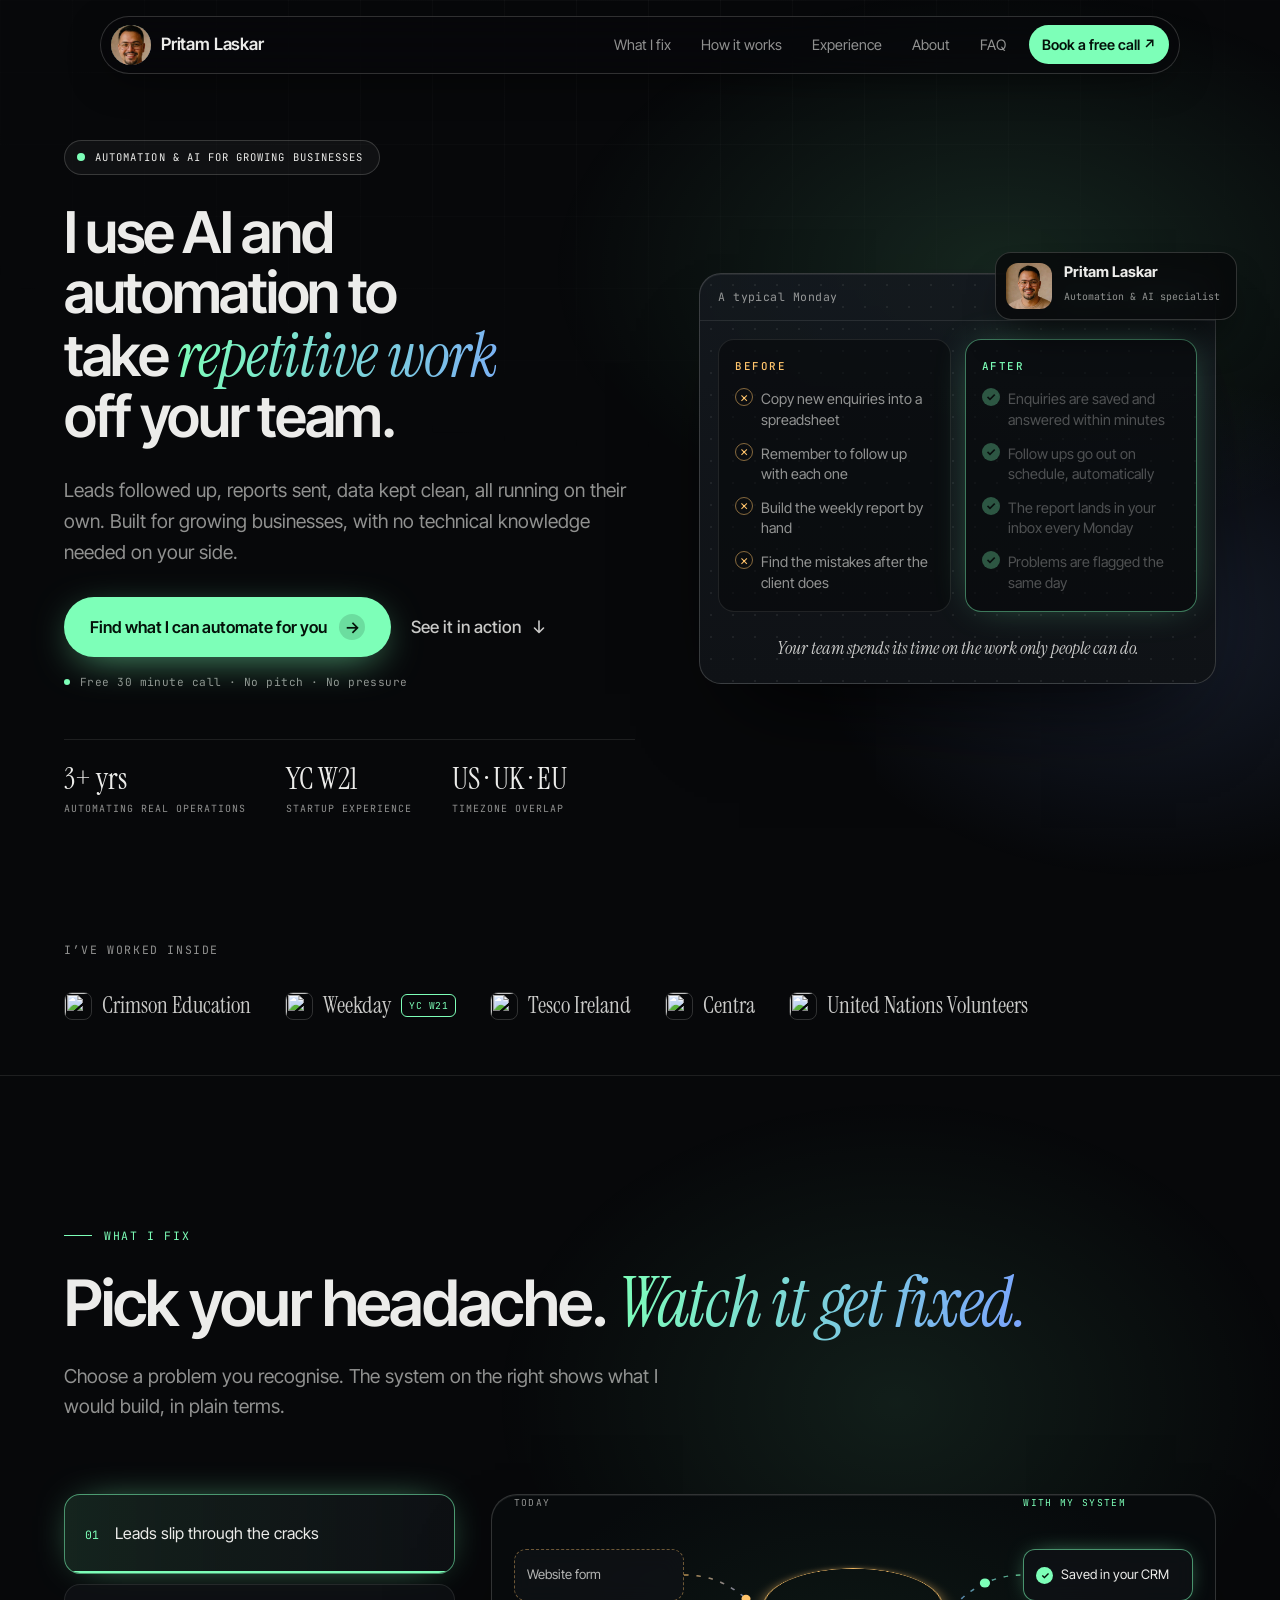
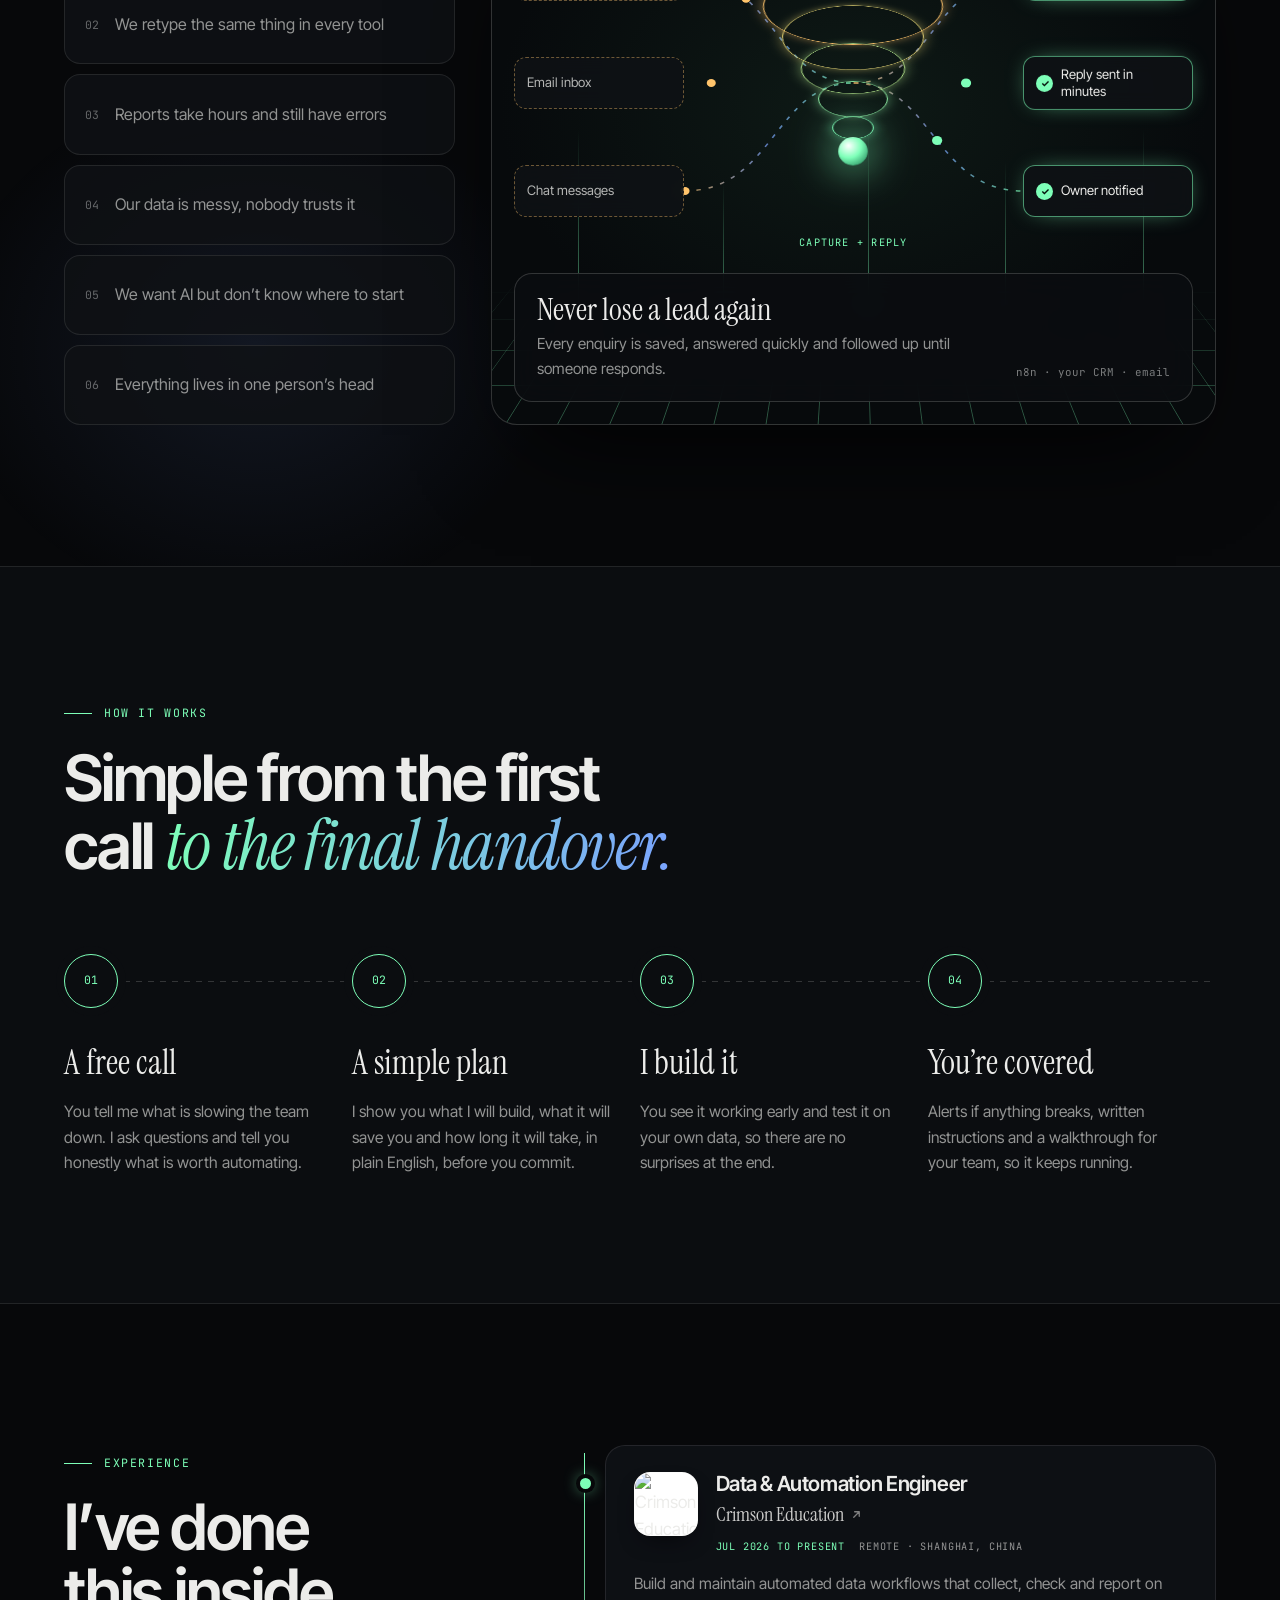
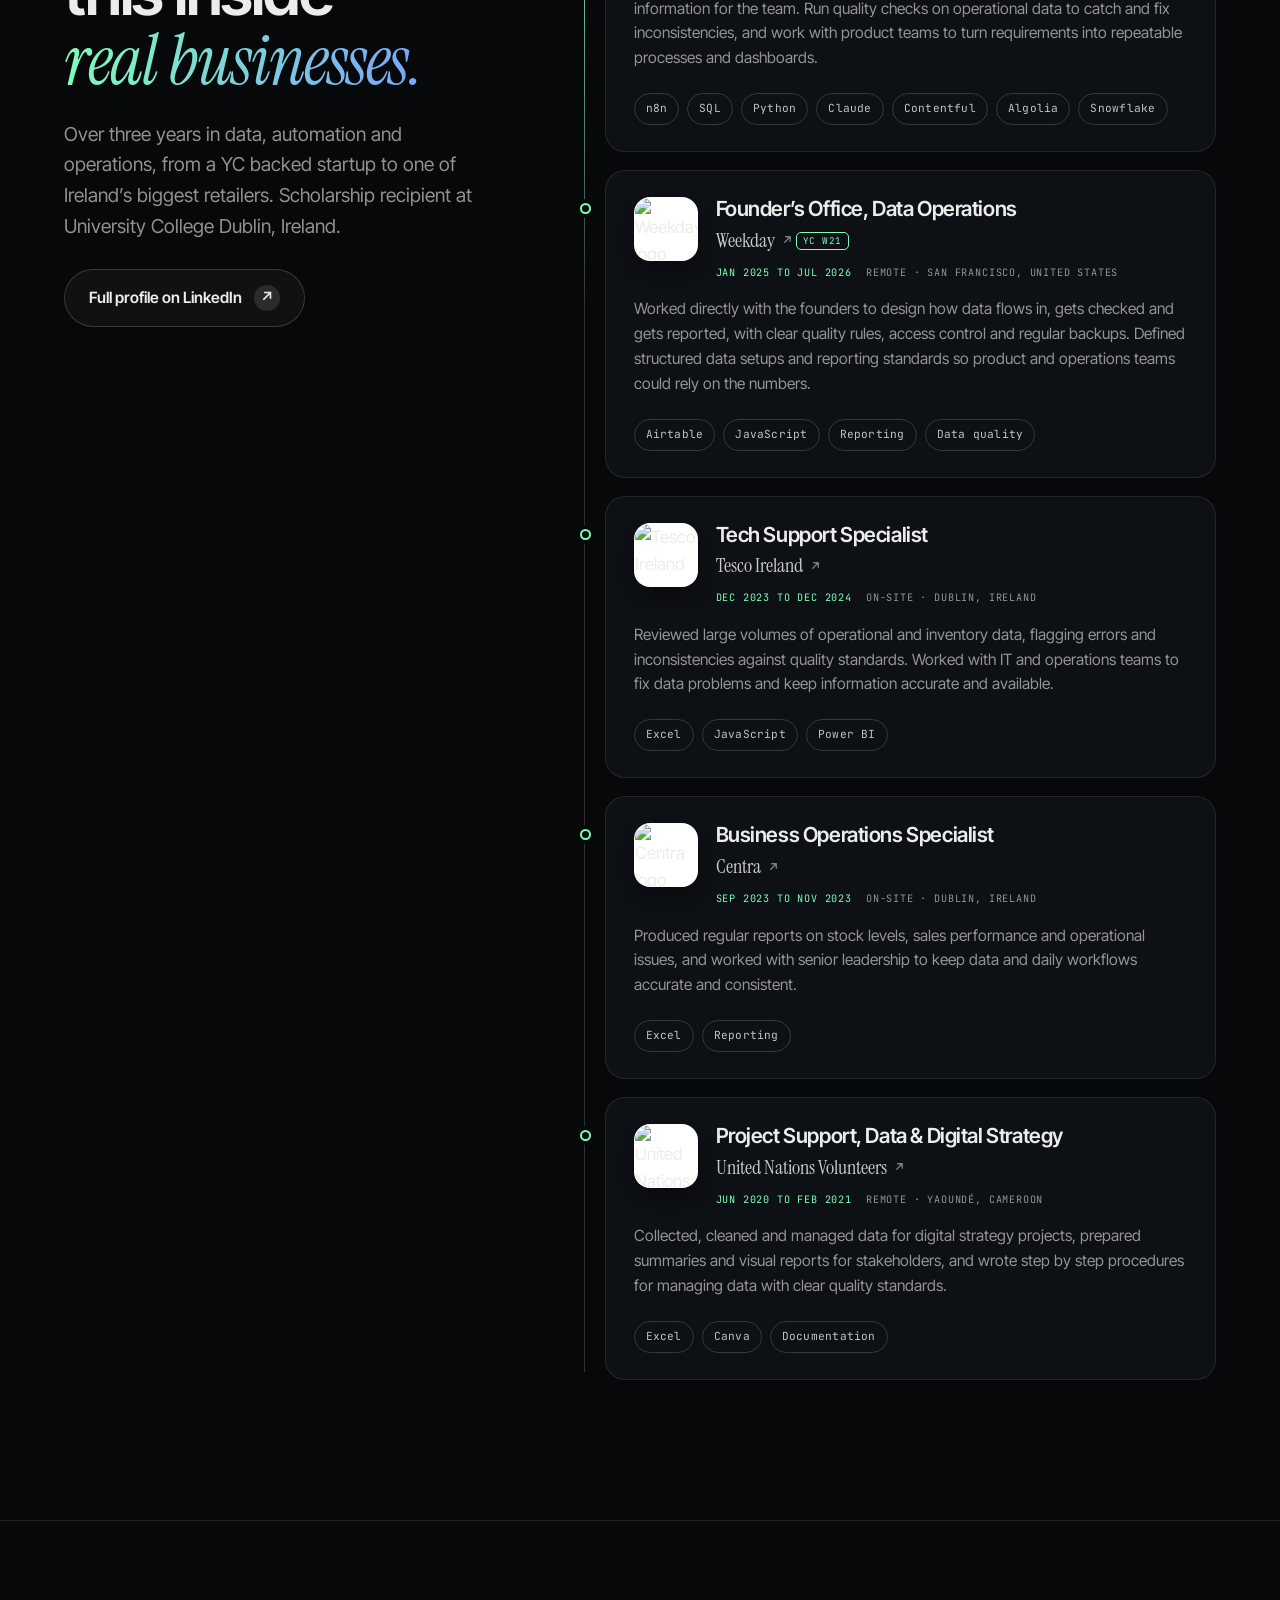
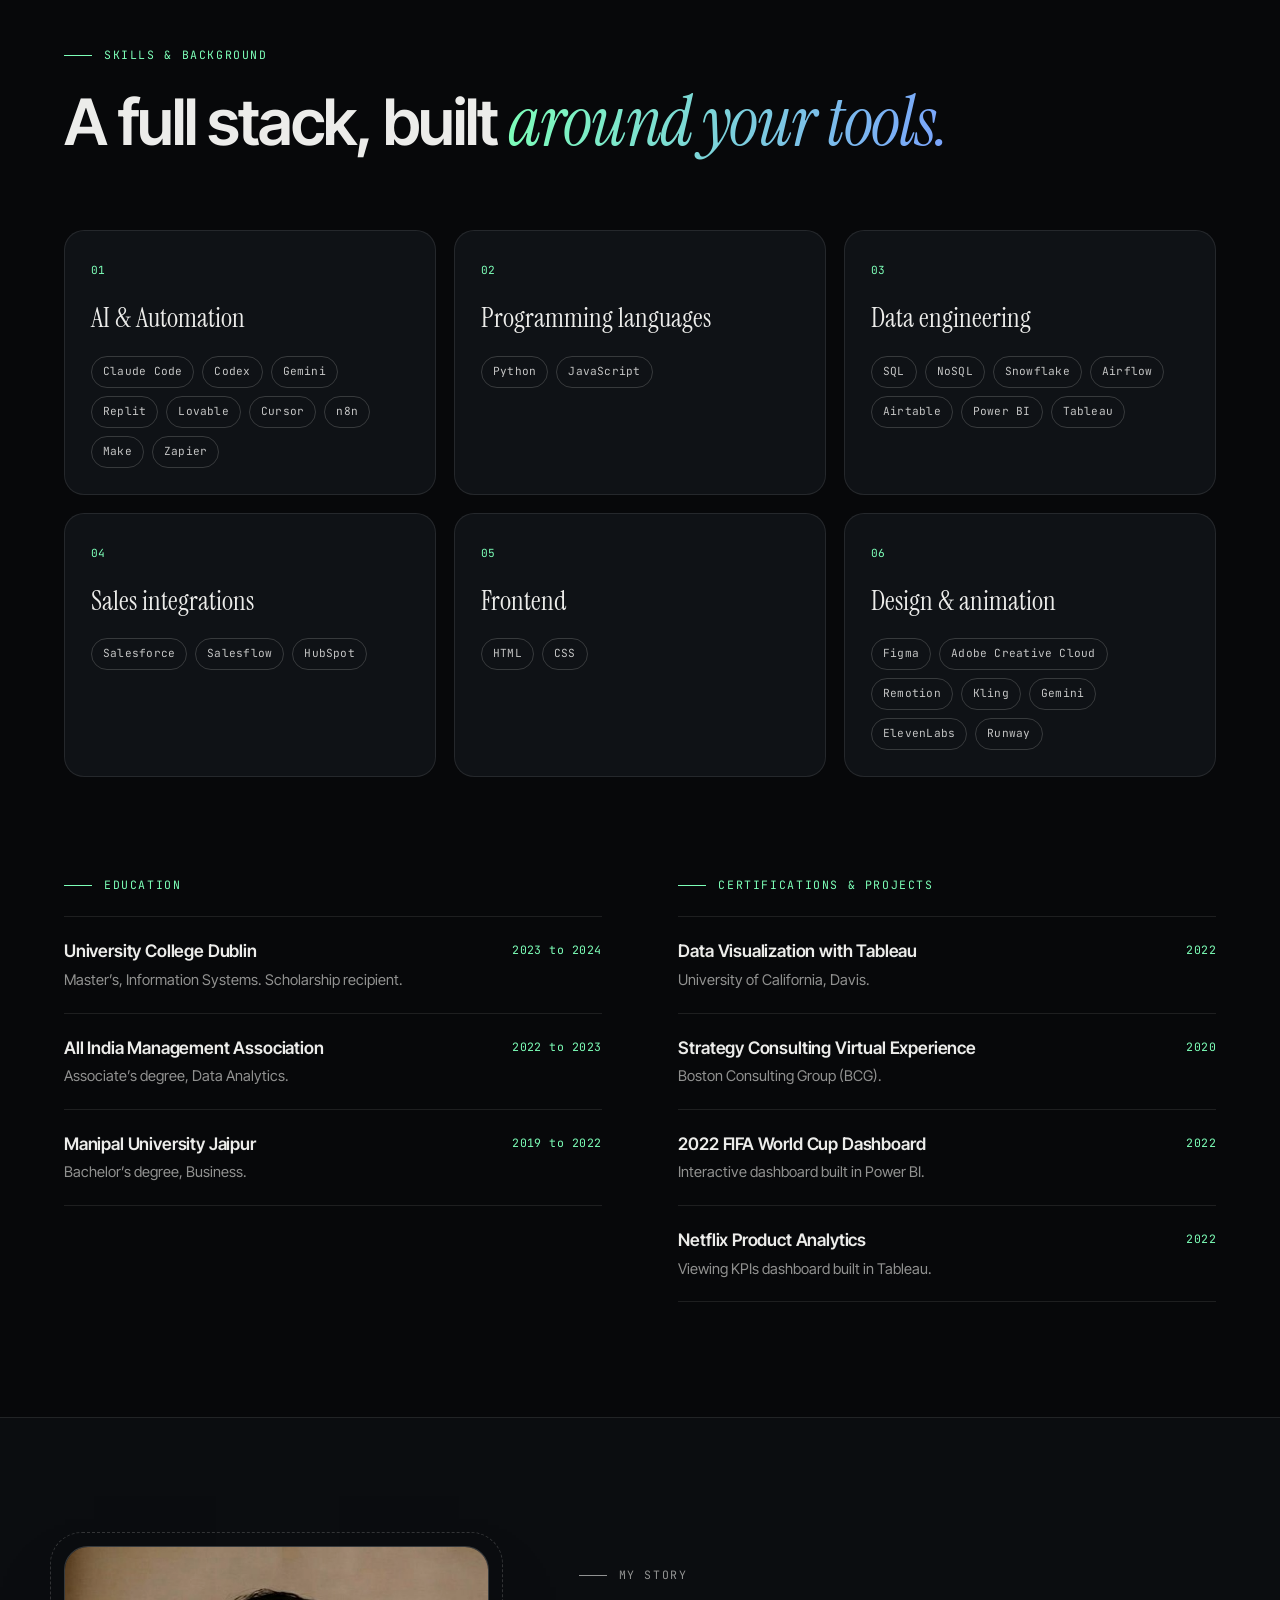
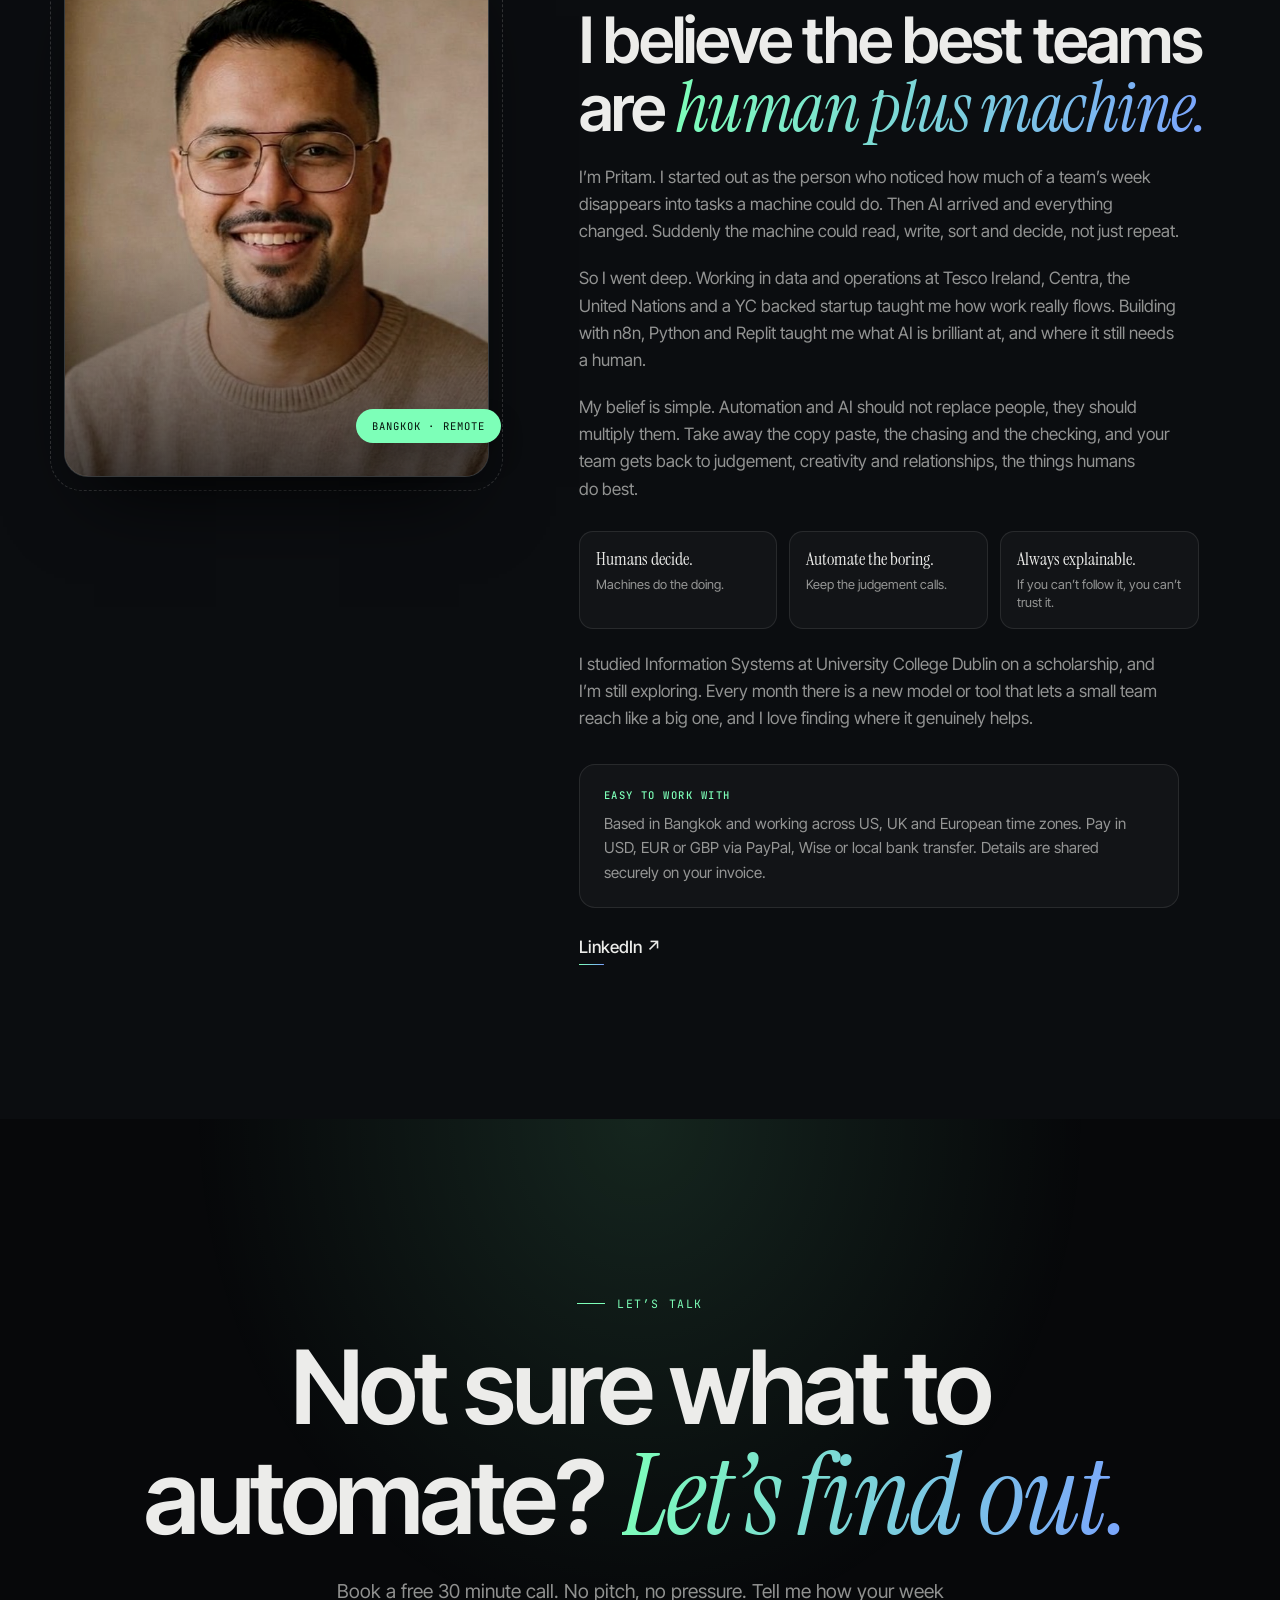
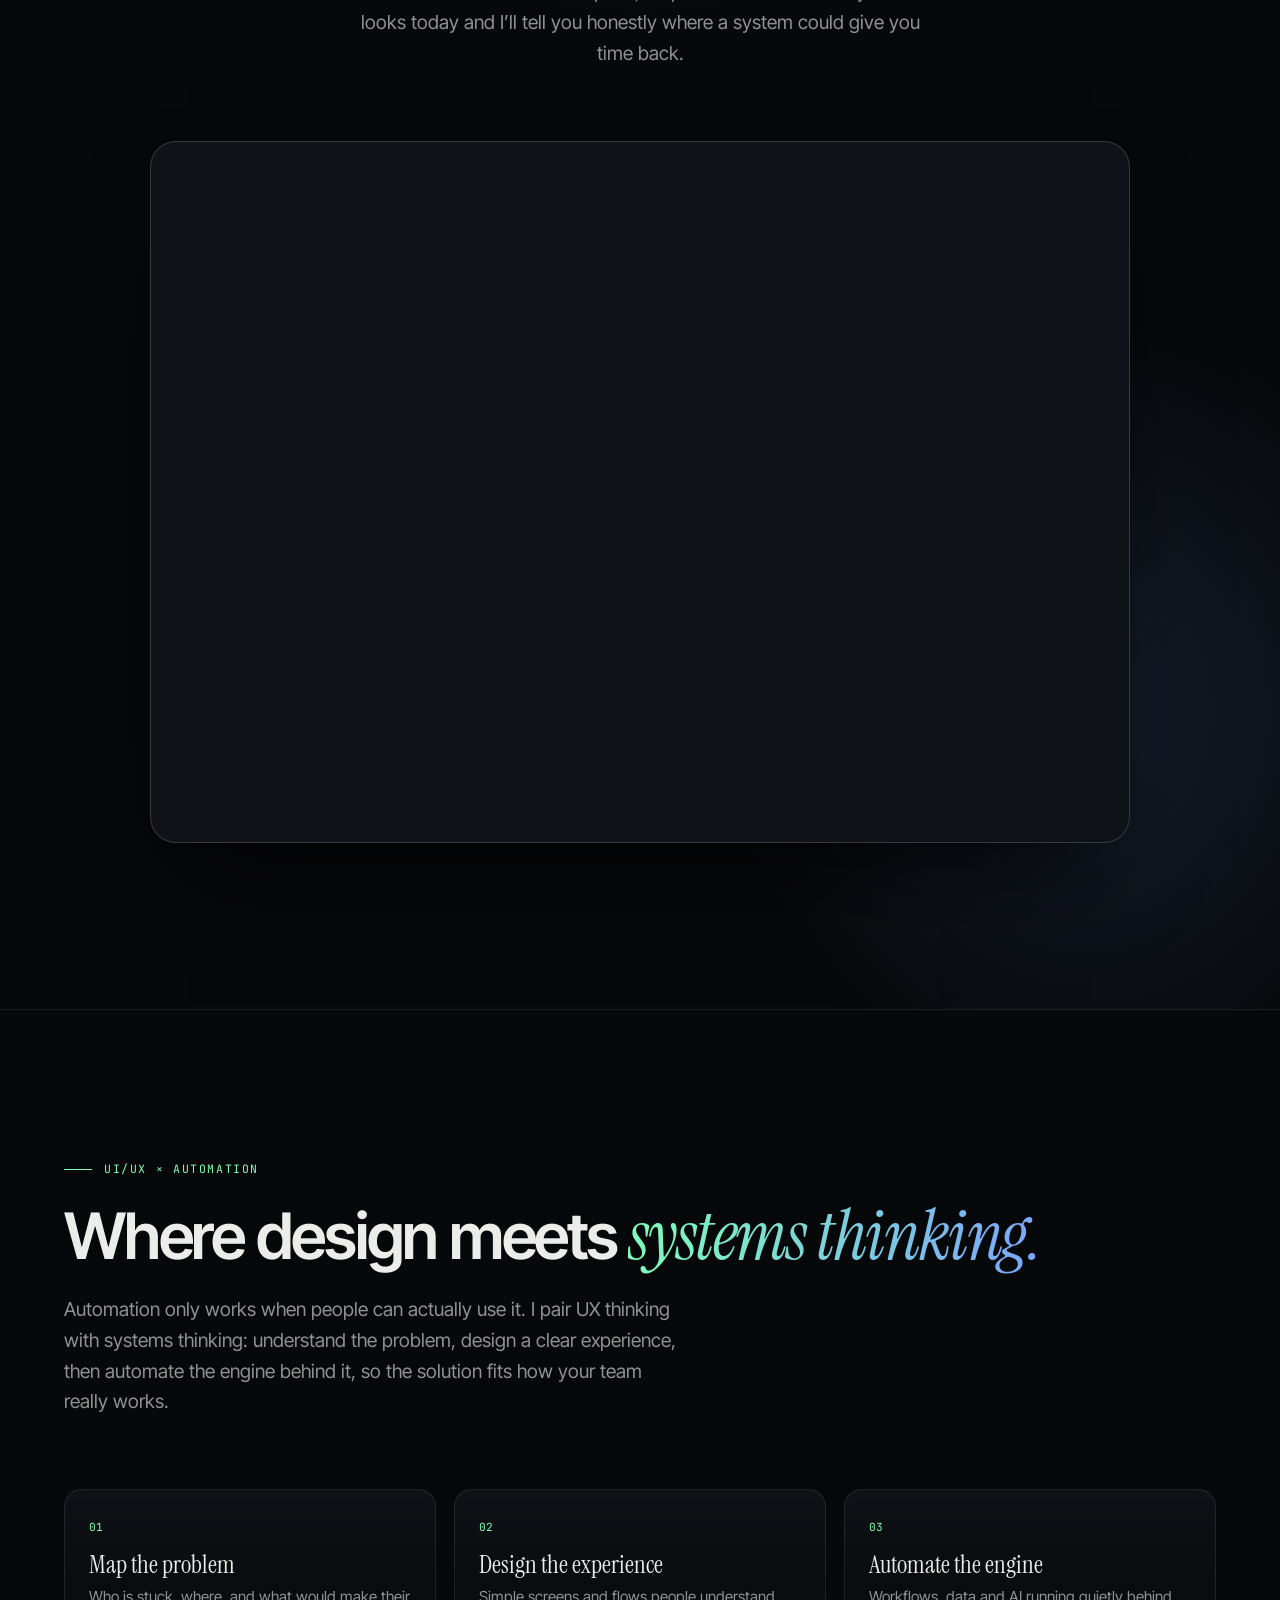
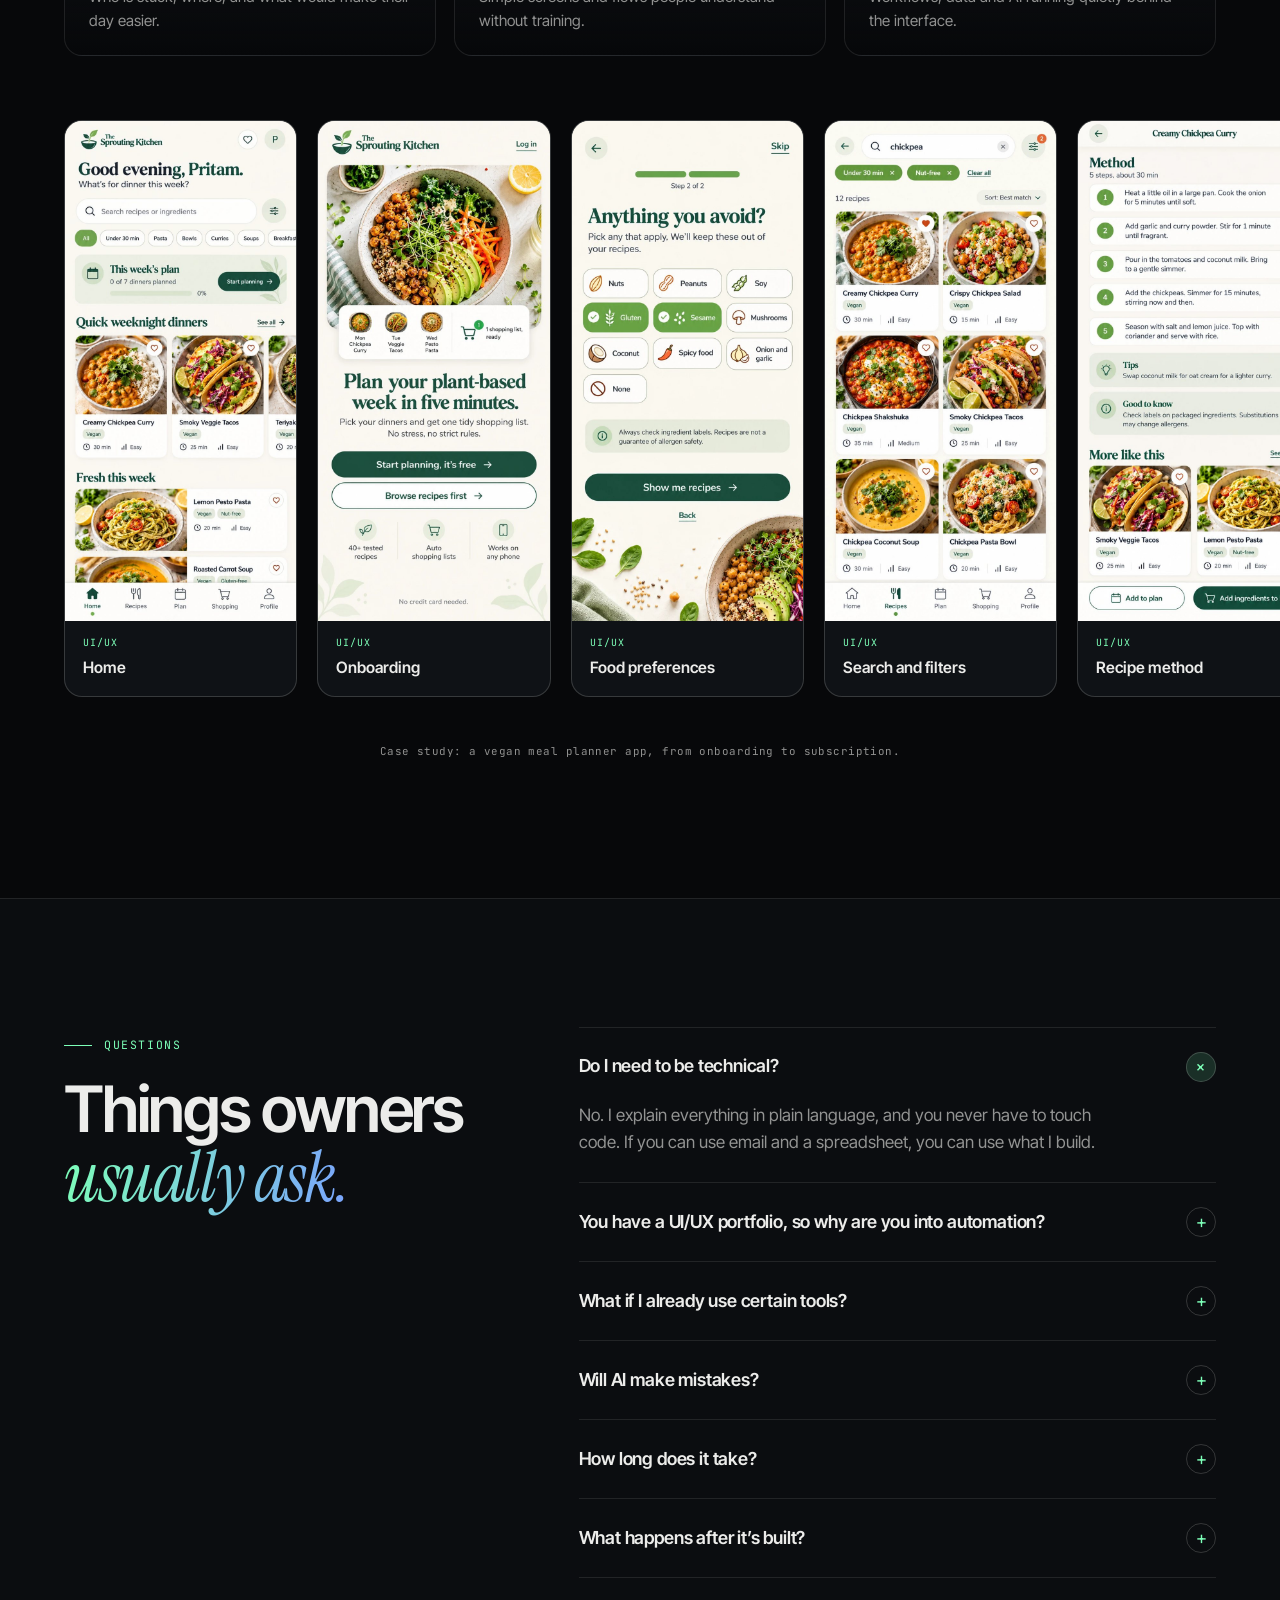
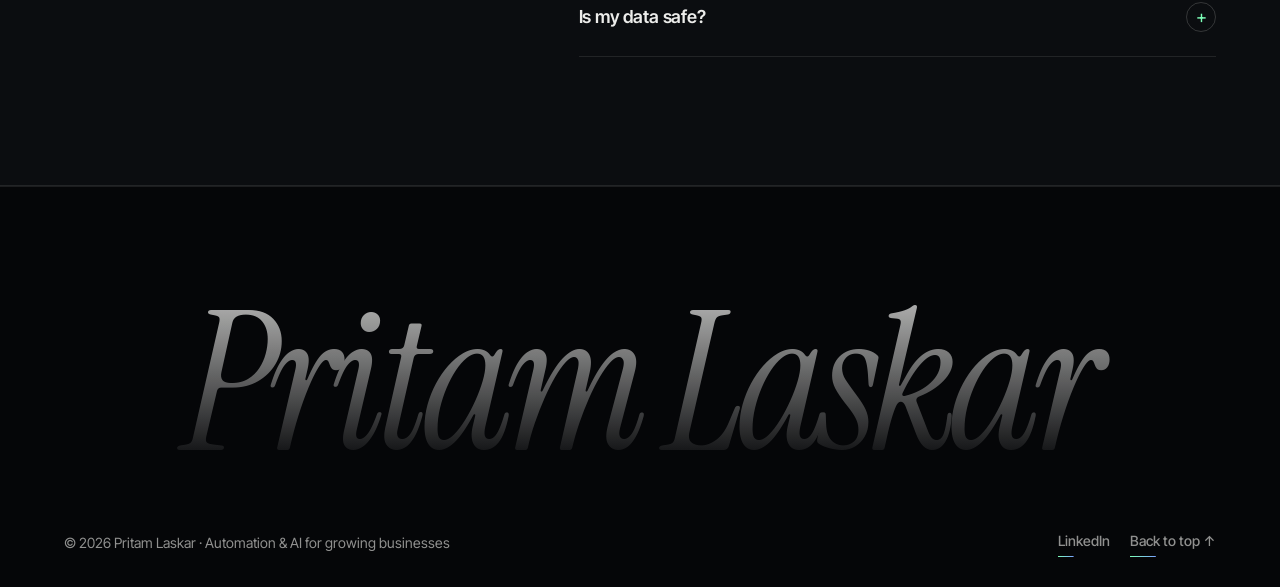
==== index.html @ dca5685d "Add files via upload Rebuild as AI & Automation portfolio" ====
<!DOCTYPE html>
<html lang="en">
<head>
<meta charset="UTF-8" />
<meta name="viewport" content="width=device-width, initial-scale=1.0" />
<title>Pritam Laskar | Automation & AI for Growing Businesses</title>
<meta name="description" content="I automate the repetitive work in your business so your team gets hours back every week. Leads followed up, reports sent on their own, data kept clean. No technical knowledge needed." />
<meta name="theme-color" content="#07080a" />
<meta property="og:type" content="website" />
<meta property="og:title" content="Pritam Laskar | Automation & AI for Growing Businesses" />
<meta property="og:description" content="Get hours back every week. I turn repetitive work into simple systems that run on their own." />
<meta property="og:image" content="https://pritamlaskar.github.io/facecard.jpeg" />
<meta name="twitter:card" content="summary" />
<link rel="icon" href="data:image/svg+xml,%3Csvg xmlns='http://www.w3.org/2000/svg' viewBox='0 0 64 64'%3E%3Crect width='64' height='64' rx='16' fill='%2307080a'/%3E%3Cpath d='M14 44V20h13a8 8 0 010 16H14' fill='none' stroke='%237dffb8' stroke-width='5' stroke-linecap='round' stroke-linejoin='round'/%3E%3Ccircle cx='46' cy='44' r='4' fill='%237dffb8'/%3E%3C/svg%3E" />
<link rel="preconnect" href="https://fonts.googleapis.com" />
<link rel="preconnect" href="https://fonts.gstatic.com" crossorigin />
<link href="https://fonts.googleapis.com/css2?family=Instrument+Serif:ital@0;1&family=Inter+Tight:wght@300;400;500;600;700&family=JetBrains+Mono:wght@400;500&display=swap" rel="stylesheet" />
<link rel="stylesheet" href="styles.css?v=ai6" />
</head>
<body>

<div class="grid-bg" aria-hidden="true"></div>
<div class="cursor-glow" aria-hidden="true"></div>
<div class="progress" aria-hidden="true"></div>

<!-- NAV -->
<header class="nav" id="nav">
  <a class="nav__logo" href="#top" aria-label="Pritam Laskar, home">
    <span class="nav__mark"><img src="facecard.jpeg" alt="" width="40" height="40" /></span>
    <span class="nav__name">Pritam Laskar</span>
  </a>
  <nav class="nav__links" id="navLinks" aria-label="Primary">
    <a href="#solutions">What I fix</a>
    <a href="#process">How it works</a>
    <a href="#experience">Experience</a>
    <a href="#about">About</a>
    <a href="#faq">FAQ</a>
    <a href="#book" class="nav__cta magnetic">Book a free call <span aria-hidden="true">↗</span></a>
  </nav>
  <button class="nav__toggle" id="navToggle" aria-label="Toggle menu" aria-expanded="false" aria-controls="navLinks"><span></span><span></span></button>
</header>

<main id="top">

<!-- HERO -->
<section class="hero" id="hero">
  <div class="hero__inner">
    <div class="hero__copy">
      <p class="eyebrow reveal"><span class="pip"></span> Automation &amp; AI for growing businesses</p>
      <h1 class="hero__h1" aria-label="I use AI and automation to take repetitive work off your team.">
        <span class="line"><span class="line__in">I use AI and automation to take <em>repetitive work</em> off your team.</span></span>
      </h1>
      <p class="hero__sub reveal d2">Leads followed up, reports sent, data kept clean, all running on their own. Built for growing businesses, with no technical knowledge needed on your side.</p>
      <div class="hero__actions reveal d3">
        <a href="#book" class="btn btn--solid btn--shine magnetic"><span>Find what I can automate for you</span><i aria-hidden="true">→</i></a>
        <a href="#solutions" class="link-arrow"><span>See it in action</span><svg viewBox="0 0 16 16" aria-hidden="true"><path d="M8 2v11M3.5 9L8 13.5 12.5 9" fill="none" stroke="currentColor" stroke-width="1.6" stroke-linecap="round" stroke-linejoin="round"/></svg></a>
      </div>
      <p class="hero__micro reveal d3"><span></span>Free 30 minute call · No pitch · No pressure</p>
      <dl class="hero__facts reveal d4">
        <div><dt>3+ yrs</dt><dd>automating real operations</dd></div>
        <div><dt>YC W21</dt><dd>startup experience</dd></div>
        <div><dt>US · UK · EU</dt><dd>timezone overlap</dd></div>
      </dl>
    </div>

    <div class="hero__stage" id="stage">
      <div class="stage__card">
        <div class="stage__bar">
          <span class="stage__title">A typical Monday</span>
          <span class="live"><i></i>after automation</span>
        </div>
        <div class="ba">
          <div class="ba__col ba__col--before">
            <h3>Before</h3>
            <ul>
              <li>Copy new enquiries into a spreadsheet</li>
              <li>Remember to follow up with each one</li>
              <li>Build the weekly report by hand</li>
              <li>Find the mistakes after the client does</li>
            </ul>
          </div>
          <div class="ba__col ba__col--after">
            <h3>After</h3>
            <ul>
              <li style="--i:0">Enquiries are saved and answered within minutes</li>
              <li style="--i:1">Follow ups go out on schedule, automatically</li>
              <li style="--i:2">The report lands in your inbox every Monday</li>
              <li style="--i:3">Problems are flagged the same day</li>
            </ul>
          </div>
        </div>
        <p class="ba__foot">Your team spends its time on the work only people can do.</p>
      </div>

      <div class="stage__id">
        <img src="facecard.jpeg" alt="Portrait of Pritam Laskar" width="52" height="52" />
        <div><strong>Pritam Laskar</strong><span>Automation &amp; AI specialist</span></div>
      </div>
    </div>
  </div>
</section>

<!-- TRUST -->
<section class="trust">
  <div class="wrap trust__in">
    <p class="mono reveal">I’ve worked inside</p>
    <ul class="trust__list reveal d1"><li><a href="https://www.crimsoneducation.org/" target="_blank" rel="noopener"><img src="assets/logos/crimson.jpg" alt="" width="28" height="28" />Crimson Education</a></li><li><a href="https://www.weekday.works/" target="_blank" rel="noopener"><img src="assets/logos/weekday.jpg" alt="" width="28" height="28" />Weekday <small>YC W21</small></a></li><li><a href="https://www.tesco.ie/" target="_blank" rel="noopener"><img src="assets/logos/tesco.jpg" alt="" width="28" height="28" />Tesco Ireland</a></li><li><a href="http://centra.ie/" target="_blank" rel="noopener"><img src="assets/logos/centra.jpg" alt="" width="28" height="28" />Centra</a></li><li><a href="https://www.unv.org/" target="_blank" rel="noopener"><img src="assets/logos/unv.svg" alt="" width="28" height="28" />United Nations Volunteers</a></li></ul>
  </div>
</section>

<!-- SOLUTIONS LAB -->
<section class="lab" id="solutions">
  <div class="wrap">
    <div class="head">
      <p class="kicker reveal">What I fix</p>
      <h2 class="h2 reveal d1">Pick your headache. <em>Watch it get fixed.</em></h2>
      <p class="lede reveal d2">Choose a problem you recognise. The system on the right shows what I would build, in plain terms.</p>
    </div>

    <div class="lab__grid">
      <div class="lab__list reveal" role="tablist" aria-label="Problems I solve">
        <button class="lab__item active" role="tab" aria-selected="true" data-i="0"><span class="lab__n">01</span><span class="lab__t">Leads slip through the cracks</span></button>
        <button class="lab__item" role="tab" aria-selected="false" data-i="1"><span class="lab__n">02</span><span class="lab__t">We retype the same thing in every tool</span></button>
        <button class="lab__item" role="tab" aria-selected="false" data-i="2"><span class="lab__n">03</span><span class="lab__t">Reports take hours and still have errors</span></button>
        <button class="lab__item" role="tab" aria-selected="false" data-i="3"><span class="lab__n">04</span><span class="lab__t">Our data is messy, nobody trusts it</span></button>
        <button class="lab__item" role="tab" aria-selected="false" data-i="4"><span class="lab__n">05</span><span class="lab__t">We want AI but don’t know where to start</span></button>
        <button class="lab__item" role="tab" aria-selected="false" data-i="5"><span class="lab__n">06</span><span class="lab__t">Everything lives in one person’s head</span></button>
      </div>

      <div class="lab__stage reveal d1" id="labStage" data-core="0" aria-live="polite">
        <div class="stage3d" aria-hidden="true">
          <div class="floor"></div>
          <div class="beams"><i></i><i></i><i></i><i></i><i></i></div>
        </div>

        <div class="diagram">
        <svg class="wires3" viewBox="0 0 600 340" preserveAspectRatio="none" aria-hidden="true">
          <defs><linearGradient id="lg" x1="0" x2="1"><stop offset="0" stop-color="#ffc46b"/><stop offset=".5" stop-color="#7aa2ff"/><stop offset="1" stop-color="#7dffb8"/></linearGradient></defs>
          <g fill="none" stroke="url(#lg)" stroke-width="1.5" stroke-dasharray="4 7" opacity=".7" class="wg">
            <path id="la" d="M150 62 C 230 62, 230 170, 300 170"/>
            <path id="lb" d="M150 170 L 300 170"/>
            <path id="lc" d="M150 278 C 230 278, 230 170, 300 170"/>
            <path id="ra" d="M300 170 C 370 170, 370 62, 450 62"/>
            <path id="rb" d="M300 170 L 450 170"/>
            <path id="rc" d="M300 170 C 370 170, 370 278, 450 278"/>
          </g>
          <g class="pl">
            <circle r="4" fill="#ffc46b"><animateMotion dur="3.2s" repeatCount="indefinite" begin="0s"><mpath href="#la"/></animateMotion></circle>
            <circle r="4" fill="#ffc46b"><animateMotion dur="3.2s" repeatCount="indefinite" begin=".5s"><mpath href="#lb"/></animateMotion></circle>
            <circle r="4" fill="#ffc46b"><animateMotion dur="3.2s" repeatCount="indefinite" begin="1s"><mpath href="#lc"/></animateMotion></circle>
            <circle r="4.5" fill="#7dffb8"><animateMotion dur="3.2s" repeatCount="indefinite" begin="1.6s"><mpath href="#ra"/></animateMotion></circle>
            <circle r="4.5" fill="#7dffb8"><animateMotion dur="3.2s" repeatCount="indefinite" begin="2.1s"><mpath href="#rb"/></animateMotion></circle>
            <circle r="4.5" fill="#7dffb8"><animateMotion dur="3.2s" repeatCount="indefinite" begin="2.6s"><mpath href="#rc"/></animateMotion></circle>
          </g>
        </svg>

        <div class="col col--in">
          <span class="colh">Today</span>
          <span class="pchip pchip--in" style="--y:18.2%;--k:0"></span>
          <span class="pchip pchip--in" style="--y:50%;--k:1"></span>
          <span class="pchip pchip--in" style="--y:81.8%;--k:2"></span>
        </div>

        <div class="core" aria-hidden="true">
          <div class="coreg coreg--0"><div class="funnel"><i></i><i></i><i></i><i></i><i></i><b></b><b></b><b></b><em></em></div></div>
          <div class="coreg coreg--1"><span class="hub__core"></span><div class="hub"></div></div>
          <div class="coreg coreg--2"><div class="bars3d"></div></div>
          <div class="coreg coreg--3"><div class="cube"><i></i><i></i><i></i><i></i><i></i><i></i><u></u></div></div>
          <div class="coreg coreg--4"><svg class="neural" viewBox="0 0 220 170"></svg></div>
          <div class="coreg coreg--5"><div class="sheets"><i style="--z:0px"></i><i style="--z:34px"></i><i style="--z:68px"><b>✓</b></i></div></div>
        </div>
        <p class="core__label" id="coreLabel">Capture + reply</p>

        <div class="col col--out">
          <span class="colh">With my system</span>
          <span class="pchip pchip--out" style="--y:18.2%;--k:0"></span>
          <span class="pchip pchip--out" style="--y:50%;--k:1"></span>
          <span class="pchip pchip--out" style="--y:81.8%;--k:2"></span>
        </div>

        </div>

        <div class="lab__result">
          <div>
            <h3 id="resTitle">Never lose a lead again</h3>
            <p id="resText">Every enquiry is saved, answered quickly and followed up until someone responds.</p>
          </div>
          <p class="lab__tools" id="resTools">n8n · your CRM · email</p>
        </div>
      </div>
    </div>
  </div>
</section>

<!-- PROCESS -->
<section class="process" id="process">
  <div class="wrap">
    <div class="head">
      <p class="kicker reveal">How it works</p>
      <h2 class="h2 reveal d1">Simple from the first call <em>to the final handover.</em></h2>
    </div>
    <ol class="steps">
      <li class="step reveal"><span class="step__n">01</span><h3>A free call</h3><p>You tell me what is slowing the team down. I ask questions and tell you honestly what is worth automating.</p></li>
      <li class="step reveal d1"><span class="step__n">02</span><h3>A simple plan</h3><p>I show you what I will build, what it will save you and how long it will take, in plain English, before you commit.</p></li>
      <li class="step reveal d2"><span class="step__n">03</span><h3>I build it</h3><p>You see it working early and test it on your own data, so there are no surprises at the end.</p></li>
      <li class="step reveal d3"><span class="step__n">04</span><h3>You’re covered</h3><p>Alerts if anything breaks, written instructions and a walkthrough for your team, so it keeps running.</p></li>
    </ol>
  </div>
</section>

<!-- EXPERIENCE -->
<section class="experience" id="experience">
  <div class="wrap exp__grid">
    <div class="exp__side">
      <p class="kicker reveal">Experience</p>
      <h2 class="h2 reveal d1">I’ve done this inside <em>real businesses.</em></h2>
      <p class="lede reveal d2">Over three years in data, automation and operations, from a YC backed startup to one of Ireland’s biggest retailers. Scholarship recipient at University College Dublin, Ireland.</p>
      <a href="https://www.linkedin.com/in/pritamlaskar/" target="_blank" rel="noopener" class="btn btn--ghost magnetic reveal d3"><span>Full profile on LinkedIn</span><i aria-hidden="true">↗</i></a>
    </div>
    <ol class="timeline">
      <li class="job reveal">
        <div class="job__head">
          <a class="logo" href="https://www.crimsoneducation.org/" target="_blank" rel="noopener" aria-label="Visit Crimson Education website" title="Visit Crimson Education"><img src="assets/logos/crimson.jpg" alt="Crimson Education logo" width="64" height="64" loading="lazy" /></a>
          <div class="job__id">
            <h3>Data &amp; Automation Engineer</h3>
            <p class="job__org"><a href="https://www.crimsoneducation.org/" target="_blank" rel="noopener">Crimson Education<svg class="ext" viewBox="0 0 12 12" aria-hidden="true"><path d="M3 9L9 3M4 3h5v5" fill="none" stroke="currentColor" stroke-width="1.4" stroke-linecap="round" stroke-linejoin="round"/></svg></a></p>
            <div class="job__meta"><span class="job__when">Jul 2026 to Present</span><span class="job__where">Remote · Shanghai, China</span></div>
          </div>
        </div>
        <p>Build and maintain automated data workflows that collect, check and report on information for the team. Run quality checks on operational data to catch and fix inconsistencies, and work with product teams to turn requirements into repeatable processes and dashboards.</p>
        <ul class="chips"><li>n8n</li><li>SQL</li><li>Python</li><li>Claude</li><li>Contentful</li><li>Algolia</li><li>Snowflake</li></ul>
      </li>
      <li class="job reveal">
        <div class="job__head">
          <a class="logo" href="https://www.weekday.works/" target="_blank" rel="noopener" aria-label="Visit Weekday website" title="Visit Weekday"><img src="assets/logos/weekday.jpg" alt="Weekday logo" width="64" height="64" loading="lazy" /></a>
          <div class="job__id">
            <h3>Founder’s Office, Data Operations</h3>
            <p class="job__org"><a href="https://www.weekday.works/" target="_blank" rel="noopener">Weekday<svg class="ext" viewBox="0 0 12 12" aria-hidden="true"><path d="M3 9L9 3M4 3h5v5" fill="none" stroke="currentColor" stroke-width="1.4" stroke-linecap="round" stroke-linejoin="round"/></svg></a> <small>YC W21</small></p>
            <div class="job__meta"><span class="job__when">Jan 2025 to Jul 2026</span><span class="job__where">Remote · San Francisco, United States</span></div>
          </div>
        </div>
        <p>Worked directly with the founders to design how data flows in, gets checked and gets reported, with clear quality rules, access control and regular backups. Defined structured data setups and reporting standards so product and operations teams could rely on the numbers.</p>
        <ul class="chips"><li>Airtable</li><li>JavaScript</li><li>Reporting</li><li>Data quality</li></ul>
      </li>
      <li class="job reveal">
        <div class="job__head">
          <a class="logo" href="https://www.tesco.ie/" target="_blank" rel="noopener" aria-label="Visit Tesco Ireland website" title="Visit Tesco Ireland"><img src="assets/logos/tesco.jpg" alt="Tesco Ireland logo" width="64" height="64" loading="lazy" /></a>
          <div class="job__id">
            <h3>Tech Support Specialist</h3>
            <p class="job__org"><a href="https://www.tesco.ie/" target="_blank" rel="noopener">Tesco Ireland<svg class="ext" viewBox="0 0 12 12" aria-hidden="true"><path d="M3 9L9 3M4 3h5v5" fill="none" stroke="currentColor" stroke-width="1.4" stroke-linecap="round" stroke-linejoin="round"/></svg></a></p>
            <div class="job__meta"><span class="job__when">Dec 2023 to Dec 2024</span><span class="job__where">On-site · Dublin, Ireland</span></div>
          </div>
        </div>
        <p>Reviewed large volumes of operational and inventory data, flagging errors and inconsistencies against quality standards. Worked with IT and operations teams to fix data problems and keep information accurate and available.</p>
        <ul class="chips"><li>Excel</li><li>JavaScript</li><li>Power BI</li></ul>
      </li>
      <li class="job reveal">
        <div class="job__head">
          <a class="logo" href="http://centra.ie/" target="_blank" rel="noopener" aria-label="Visit Centra website" title="Visit Centra"><img src="assets/logos/centra.jpg" alt="Centra logo" width="64" height="64" loading="lazy" /></a>
          <div class="job__id">
            <h3>Business Operations Specialist</h3>
            <p class="job__org"><a href="http://centra.ie/" target="_blank" rel="noopener">Centra<svg class="ext" viewBox="0 0 12 12" aria-hidden="true"><path d="M3 9L9 3M4 3h5v5" fill="none" stroke="currentColor" stroke-width="1.4" stroke-linecap="round" stroke-linejoin="round"/></svg></a></p>
            <div class="job__meta"><span class="job__when">Sep 2023 to Nov 2023</span><span class="job__where">On-site · Dublin, Ireland</span></div>
          </div>
        </div>
        <p>Produced regular reports on stock levels, sales performance and operational issues, and worked with senior leadership to keep data and daily workflows accurate and consistent.</p>
        <ul class="chips"><li>Excel</li><li>Reporting</li></ul>
      </li>
      <li class="job reveal">
        <div class="job__head">
          <a class="logo" href="https://www.unv.org/" target="_blank" rel="noopener" aria-label="Visit United Nations Volunteers website" title="Visit United Nations Volunteers"><img src="assets/logos/unv.svg" alt="United Nations Volunteers logo" width="64" height="64" loading="lazy" /></a>
          <div class="job__id">
            <h3>Project Support, Data &amp; Digital Strategy</h3>
            <p class="job__org"><a href="https://www.unv.org/" target="_blank" rel="noopener">United Nations Volunteers<svg class="ext" viewBox="0 0 12 12" aria-hidden="true"><path d="M3 9L9 3M4 3h5v5" fill="none" stroke="currentColor" stroke-width="1.4" stroke-linecap="round" stroke-linejoin="round"/></svg></a></p>
            <div class="job__meta"><span class="job__when">Jun 2020 to Feb 2021</span><span class="job__where">Remote · Yaoundé, Cameroon</span></div>
          </div>
        </div>
        <p>Collected, cleaned and managed data for digital strategy projects, prepared summaries and visual reports for stakeholders, and wrote step by step procedures for managing data with clear quality standards.</p>
        <ul class="chips"><li>Excel</li><li>Canva</li><li>Documentation</li></ul>
      </li>
    </ol>
  </div>
</section>

<!-- STACK + CREDENTIALS -->
<section class="cred" id="stack">
  <div class="wrap">
    <div class="head">
      <p class="kicker reveal">Skills &amp; background</p>
      <h2 class="h2 reveal d1">A full stack, built <em>around your tools.</em></h2>
    </div>
    <div class="stack__grid">
      <div class="stack__box reveal"><span class="stack__n">01</span><h4>AI &amp; Automation</h4><ul class="chips"><li>Claude Code</li><li>Codex</li><li>Gemini</li><li>Replit</li><li>Lovable</li><li>Cursor</li><li>n8n</li><li>Make</li><li>Zapier</li></ul></div>
      <div class="stack__box reveal d1"><span class="stack__n">02</span><h4>Programming languages</h4><ul class="chips"><li>Python</li><li>JavaScript</li></ul></div>
      <div class="stack__box reveal d2"><span class="stack__n">03</span><h4>Data engineering</h4><ul class="chips"><li>SQL</li><li>NoSQL</li><li>Snowflake</li><li>Airflow</li><li>Airtable</li><li>Power BI</li><li>Tableau</li></ul></div>
      <div class="stack__box reveal"><span class="stack__n">04</span><h4>Sales integrations</h4><ul class="chips"><li>Salesforce</li><li>Salesflow</li><li>HubSpot</li></ul></div>
      <div class="stack__box reveal d1"><span class="stack__n">05</span><h4>Frontend</h4><ul class="chips"><li>HTML</li><li>CSS</li></ul></div>
      <div class="stack__box reveal d2"><span class="stack__n">06</span><h4>Design &amp; animation</h4><ul class="chips"><li>Figma</li><li>Adobe Creative Cloud</li><li>Remotion</li><li>Kling</li><li>Gemini</li><li>ElevenLabs</li><li>Runway</li></ul></div>
    </div>

    <div class="cred__grid">
      <div>
        <p class="kicker reveal">Education</p>
        <ul class="plist plist--edu">
          <li class="reveal"><div><h3>University College Dublin</h3><p>Master’s, Information Systems. Scholarship recipient.</p></div><span>2023 to 2024</span></li>
          <li class="reveal d1"><div><h3>All India Management Association</h3><p>Associate’s degree, Data Analytics.</p></div><span>2022 to 2023</span></li>
          <li class="reveal d1"><div><h3>Manipal University Jaipur</h3><p>Bachelor’s degree, Business.</p></div><span>2019 to 2022</span></li>
        </ul>
      </div>
      <div>
        <p class="kicker reveal">Certifications &amp; projects</p>
        <ul class="plist">
          <li class="reveal"><div><h3>Data Visualization with Tableau</h3><p>University of California, Davis.</p></div><span>2022</span></li>
          <li class="reveal d1"><div><h3>Strategy Consulting Virtual Experience</h3><p>Boston Consulting Group (BCG).</p></div><span>2020</span></li>
          <li class="reveal d1"><div><h3>2022 FIFA World Cup Dashboard</h3><p>Interactive dashboard built in Power BI.</p></div><span>2022</span></li>
          <li class="reveal d2"><div><h3>Netflix Product Analytics</h3><p>Viewing KPIs dashboard built in Tableau.</p></div><span>2022</span></li>
        </ul>
      </div>
    </div>
  </div>
</section>

<!-- ABOUT -->
<section class="about" id="about">
  <div class="wrap about__grid">
    <div class="about__photo reveal">
      <div class="about__frame"><img src="facecard.jpeg" alt="Pritam Laskar" loading="lazy" /></div>
      <span class="about__tag">Bangkok · Remote</span>
    </div>
    <div class="about__copy">
      <p class="kicker reveal">My story</p>
      <h2 class="h2 reveal d1">I believe the best teams are <em>human plus machine.</em></h2>
      <p class="reveal d2">I’m Pritam. I started out as the person who noticed how much of a team’s week disappears into tasks a machine could do. Then AI arrived and everything changed. Suddenly the machine could read, write, sort and decide, not just repeat.</p>
      <p class="reveal d3">So I went deep. Working in data and operations at Tesco Ireland, Centra, the United Nations and a YC backed startup taught me how work really flows. Building with n8n, Python and Replit taught me what AI is brilliant at, and where it still needs a human.</p>
      <p class="reveal d3">My belief is simple. Automation and AI should not replace people, they should multiply them. Take away the copy paste, the chasing and the checking, and your team gets back to judgement, creativity and relationships, the things humans do best.</p>
      <div class="principles reveal d4">
        <div><b>Humans decide.</b><span>Machines do the doing.</span></div>
        <div><b>Automate the boring.</b><span>Keep the judgement calls.</span></div>
        <div><b>Always explainable.</b><span>If you can’t follow it, you can’t trust it.</span></div>
      </div>
      <p class="reveal d4">I studied Information Systems at University College Dublin on a scholarship, and I’m still exploring. Every month there is a new model or tool that lets a small team reach like a big one, and I love finding where it genuinely helps.</p>
      <div class="about__note reveal d4">
        <h4>Easy to work with</h4>
        <p>Based in Bangkok and working across US, UK and European time zones. Pay in USD, EUR or GBP via PayPal, Wise or local bank transfer. Details are shared securely on your invoice.</p>
      </div>
      <div class="socials reveal d4">
        <a href="https://www.linkedin.com/in/pritamlaskar/" target="_blank" rel="noopener">LinkedIn ↗</a>
      </div>
    </div>
  </div>
</section>

<!-- BOOK -->
<section class="book" id="book">
  <div class="wrap">
    <div class="head center">
      <p class="kicker reveal">Let’s talk</p>
      <h2 class="h2 h2--xl reveal d1">Not sure what to automate? <em>Let’s find out.</em></h2>
      <p class="lede reveal d2">Book a free 30 minute call. No pitch, no pressure. Tell me how your week looks today and I’ll tell you honestly where a system could give you time back.</p>
    </div>
    <div class="cal reveal d2">
      <div class="calendly-inline-widget" data-url="https://calendly.com/itspmlaskar/get-to-know-call?hide_gdpr_banner=1&background_color=0d0f12&text_color=ececea&primary_color=7dffb8" style="min-width:320px;height:700px;"></div>
    </div>
  </div>
</section>

<!-- DESIGN (UI/UX) -->
<section class="design" id="design">
  <div class="wrap">
    <div class="head">
      <p class="kicker reveal">UI/UX × automation</p>
      <h2 class="h2 reveal d1">Where design meets <em>systems thinking.</em></h2>
      <p class="lede reveal d2">Automation only works when people can actually use it. I pair UX thinking with systems thinking: understand the problem, design a clear experience, then automate the engine behind it, so the solution fits how your team really works.</p>
    </div>
    <ol class="trio">
      <li class="reveal"><span>01</span><h3>Map the problem</h3><p>Who is stuck, where, and what would make their day easier.</p></li>
      <li class="reveal d1"><span>02</span><h3>Design the experience</h3><p>Simple screens and flows people understand without training.</p></li>
      <li class="reveal d2"><span>03</span><h3>Automate the engine</h3><p>Workflows, data and AI running quietly behind the interface.</p></li>
    </ol>
  </div>
  <div class="slider" tabindex="0" aria-label="UI/UX case study screens, scroll horizontally">
    <figure class="slide slide--ui"><img src="assets/ui-ux/home.jpg" alt="Vegan Meal Planner app screen: Home" loading="lazy" /><figcaption><span>UI/UX</span>Home</figcaption></figure>
    <figure class="slide slide--ui"><img src="assets/ui-ux/onboarding.jpg" alt="Vegan Meal Planner app screen: Onboarding" loading="lazy" /><figcaption><span>UI/UX</span>Onboarding</figcaption></figure>
    <figure class="slide slide--ui"><img src="assets/ui-ux/preferences.jpg" alt="Vegan Meal Planner app screen: Food preferences" loading="lazy" /><figcaption><span>UI/UX</span>Food preferences</figcaption></figure>
    <figure class="slide slide--ui"><img src="assets/ui-ux/search.jpg" alt="Vegan Meal Planner app screen: Search and filters" loading="lazy" /><figcaption><span>UI/UX</span>Search and filters</figcaption></figure>
    <figure class="slide slide--ui"><img src="assets/ui-ux/recipe-method.jpg" alt="Vegan Meal Planner app screen: Recipe method" loading="lazy" /><figcaption><span>UI/UX</span>Recipe method</figcaption></figure>
    <figure class="slide slide--ui"><img src="assets/ui-ux/add-to-plan.jpg" alt="Vegan Meal Planner app screen: Add to plan" loading="lazy" /><figcaption><span>UI/UX</span>Add to plan</figcaption></figure>
    <figure class="slide slide--ui"><img src="assets/ui-ux/weekly-plan.jpg" alt="Vegan Meal Planner app screen: Weekly plan" loading="lazy" /><figcaption><span>UI/UX</span>Weekly plan</figcaption></figure>
    <figure class="slide slide--ui"><img src="assets/ui-ux/shopping-list.jpg" alt="Vegan Meal Planner app screen: Shopping list" loading="lazy" /><figcaption><span>UI/UX</span>Shopping list</figcaption></figure>
    <figure class="slide slide--ui"><img src="assets/ui-ux/profile.jpg" alt="Vegan Meal Planner app screen: Profile and settings" loading="lazy" /><figcaption><span>UI/UX</span>Profile and settings</figcaption></figure>
    <figure class="slide slide--ui"><img src="assets/ui-ux/premium.jpg" alt="Vegan Meal Planner app screen: Premium upsell" loading="lazy" /><figcaption><span>UI/UX</span>Premium upsell</figcaption></figure>
    <figure class="slide slide--ui"><img src="assets/ui-ux/subscription.jpg" alt="Vegan Meal Planner app screen: Subscription" loading="lazy" /><figcaption><span>UI/UX</span>Subscription</figcaption></figure>
    <figure class="slide slide--ui"><img src="assets/ui-ux/splash.jpg" alt="Vegan Meal Planner app screen: Splash screen" loading="lazy" /><figcaption><span>UI/UX</span>Splash screen</figcaption></figure>
  </div>
  <p class="wrap fine center">Case study: a vegan meal planner app, from onboarding to subscription.</p>
</section>

<!-- FAQ -->
<section class="faq" id="faq">
  <div class="wrap faq__grid">
    <div>
      <p class="kicker reveal">Questions</p>
      <h2 class="h2 reveal d1">Things owners <em>usually ask.</em></h2>
    </div>
    <div class="faq__list">
      <details class="reveal" open><summary>Do I need to be technical?</summary><p>No. I explain everything in plain language, and you never have to touch code. If you can use email and a spreadsheet, you can use what I build.</p></details>
      <details class="reveal d1"><summary>You have a UI/UX portfolio, so why are you into automation?</summary><p>Because they solve the same problem from two ends. UI/UX taught me to start with the person who is stuck. Automation lets me remove the friction behind the screen, not just make it look better. Together I can design the experience and build the engine, so the whole solution actually works for your team.</p></details>
      <details class="reveal d1"><summary>What if I already use certain tools?</summary><p>That’s the usual case. I connect the tools you already have, such as your CRM, spreadsheets, email, website and chat, rather than asking you to switch.</p></details>
      <details class="reveal d1"><summary>Will AI make mistakes?</summary><p>Sometimes, which is why I design every AI step with checks and a person approving anything important. You get the speed without the risk.</p></details>
      <details class="reveal d2"><summary>How long does it take?</summary><p>It depends on the size of the job. After our first call I give you a clear timeline and scope in writing, so you know what to expect before you commit.</p></details>
      <details class="reveal d2"><summary>What happens after it’s built?</summary><p>You get written instructions, a walkthrough for your team and alerts if anything stops working, so it doesn’t depend on me being around.</p></details>
      <details class="reveal d3"><summary>Is my data safe?</summary><p>I work with the access you give me and no more, follow clear data handling rules and keep backups. I’m happy to sign an NDA before we start.</p></details>
    </div>
  </div>
</section>

</main>

<footer class="footer">
  <div class="wrap footer__in">
    <div class="footer__big" aria-hidden="true">Pritam&nbsp;Laskar</div>
    <div class="footer__row">
      <span>© <span id="year">2026</span> Pritam Laskar · Automation &amp; AI for growing businesses</span>
      <span class="socials">
        <a href="https://www.linkedin.com/in/pritamlaskar/" target="_blank" rel="noopener">LinkedIn</a>
        <a href="#top">Back to top ↑</a>
      </span>
    </div>
  </div>
</footer>

<script src="https://assets.calendly.com/assets/external/widget.js" async></script>
<script src="main.js?v=ai6" defer></script>
</body>
</html>
---- styles.css ----
/* ==========================================================================
   Pritam Laskar | AI & Automation Specialist
   Precision / signal theme
   ========================================================================== */

@property --angle { syntax: "<angle>"; initial-value: 0deg; inherits: false; }

:root {
  --bg:      #07080a;
  --bg-2:    #0b0d10;
  --panel:   #0f1216;
  --panel-2: #151a20;
  --text:    #ececea;
  --muted:   color-mix(in oklab, var(--text) 60%, transparent);
  --line:    color-mix(in oklab, var(--text) 10%, transparent);
  --line-2:  color-mix(in oklab, var(--text) 18%, transparent);
  --accent:  #7dffb8;
  --blue:    #7aa2ff;
  --warn:    #ffc46b;

  --serif: "Instrument Serif", "Times New Roman", serif;
  --sans:  "Inter Tight", system-ui, -apple-system, "Segoe UI", sans-serif;
  --mono:  "JetBrains Mono", ui-monospace, Menlo, monospace;

  --gutter: clamp(20px, 5vw, 64px);
  --max: 1240px;
  --ease: cubic-bezier(.2,.8,.2,1);
}

*, *::before, *::after { box-sizing: border-box; }
html { overflow-x: clip; scroll-behavior: smooth; scroll-padding-top: 84px; -webkit-text-size-adjust: 100%; }
body { margin: 0; background: var(--bg); color: var(--text); font-family: var(--sans); font-size: 17px; line-height: 1.6; overflow-x: hidden; -webkit-font-smoothing: antialiased; text-rendering: optimizeLegibility; }
img { max-width: 100%; display: block; }
a { color: inherit; text-decoration: none; }
h1, h2, h3, h4, p, ol, ul, dl, dd, figure { margin: 0; padding: 0; }
ul, ol { list-style: none; }
em { font-family: var(--serif); font-style: italic; font-weight: 400; }
::selection { background: var(--accent); color: #04120a; }
:focus-visible { outline: 2px solid var(--accent); outline-offset: 4px; border-radius: 6px; }
.wrap { width: min(100% - 2 * var(--gutter), var(--max)); margin-inline: auto; }
.center { text-align: center; }
.mono, .kicker, .eyebrow, .card__n, .step__n, .job__meta, .chips li, .flowchips span, .stage__bar, .stage__log, .fine, .plist span, .slide figcaption span, .about__tag { font-family: var(--mono); font-size: .72rem; letter-spacing: .04em; }

/* ----- background grid + glow ----- */
.grid-bg { position: fixed; inset: 0; z-index: -2; pointer-events: none;
  background-image: linear-gradient(var(--line) 1px, transparent 1px), linear-gradient(90deg, var(--line) 1px, transparent 1px);
  background-size: 72px 72px; opacity: .35;
  -webkit-mask-image: radial-gradient(70% 55% at 50% 0%, #000, transparent); mask-image: radial-gradient(70% 55% at 50% 0%, #000, transparent); }
.cursor-glow { position: fixed; top: 0; left: 0; z-index: -1; width: 600px; height: 600px; margin: -300px 0 0 -300px; border-radius: 50%; pointer-events: none; opacity: 0; transition: opacity .6s;
  background: radial-gradient(closest-side, color-mix(in oklab, var(--accent) 14%, transparent), transparent); filter: blur(30px); will-change: transform; }
body.has-pointer .cursor-glow { opacity: 1; }
.progress { position: fixed; top: 0; left: 0; height: 2px; width: 100%; z-index: 100; background: linear-gradient(90deg, var(--accent), var(--blue)); transform-origin: 0 50%; transform: scaleX(0); }
@supports (animation-timeline: scroll()) {
  .progress { animation: grow linear both; animation-timeline: scroll(root); }
  @keyframes grow { to { transform: scaleX(1); } }
}

/* ----- type helpers ----- */
.kicker { display: inline-flex; align-items: center; gap: 12px; color: var(--accent); text-transform: uppercase; letter-spacing: .14em; margin-bottom: 22px; }
.kicker::before { content: ""; width: 28px; height: 1px; background: currentColor; }
.h2 { font-weight: 600; font-size: clamp(2.1rem, 5vw, 4.2rem); line-height: 1.02; letter-spacing: -.035em; text-wrap: balance; }
.h2 em { font-size: 1.1em; letter-spacing: -.02em; background: linear-gradient(100deg, var(--accent), var(--blue)); -webkit-background-clip: text; background-clip: text; color: transparent; padding-right: .06em; }
.h2--xl { font-size: clamp(2.8rem, 8vw, 7rem); }
.lede { color: var(--muted); font-size: clamp(1.05rem, 1.5vw, 1.22rem); max-width: 58ch; margin-top: 22px; text-wrap: pretty; }
.head { margin-bottom: clamp(36px, 6vw, 72px); }
.head.center .lede { margin-inline: auto; }
.fine { color: var(--muted); font-size: .68rem; margin-bottom: 22px; }

/* ----- buttons ----- */
.btn { position: relative; display: inline-flex; align-items: center; gap: 12px; padding: 15px 24px; border-radius: 999px; font-weight: 600; font-size: .97rem; transition: transform .35s var(--ease), box-shadow .35s var(--ease), background .35s, border-color .35s; }
.btn i { font-style: normal; display: grid; place-items: center; width: 26px; height: 26px; border-radius: 50%; transition: transform .4s var(--ease); }
.btn:hover i { transform: rotate(45deg); }
.btn--solid { color: #04120a; background: var(--accent); box-shadow: 0 10px 40px -12px color-mix(in oklab, var(--accent) 70%, transparent); }
.btn--solid i { background: rgba(4,18,10,.14); }
.btn--solid:hover { box-shadow: 0 16px 52px -8px color-mix(in oklab, var(--accent) 80%, transparent); }
.btn--ghost { border: 1px solid var(--line-2); background: color-mix(in oklab, var(--text) 4%, transparent); backdrop-filter: blur(10px); }
.btn--ghost i { background: color-mix(in oklab, var(--text) 12%, transparent); }
.btn--ghost:hover { border-color: var(--accent); background: color-mix(in oklab, var(--accent) 8%, transparent); }
.magnetic { will-change: transform; }

/* ----- reveal ----- */
.reveal { opacity: 0; transform: translateY(28px); filter: blur(5px); transition: opacity .85s var(--ease), transform .85s var(--ease), filter .85s var(--ease); }
.reveal.in { opacity: 1; transform: none; filter: none; }
.d1 { transition-delay: .08s; } .d2 { transition-delay: .16s; } .d3 { transition-delay: .24s; } .d4 { transition-delay: .32s; }

/* ==========================================================================
   NAV
   ========================================================================== */
.nav { position: fixed; z-index: 80; top: 16px; left: 50%; translate: -50% 0; width: min(100% - 28px, 1080px); display: flex; align-items: center; justify-content: space-between; gap: 20px; padding: 8px 10px 8px 10px; border-radius: 999px;
  background: color-mix(in oklab, var(--bg) 62%, transparent); backdrop-filter: blur(18px) saturate(1.4); border: 1px solid var(--line-2); box-shadow: 0 10px 40px -12px rgba(0,0,0,.7); transition: transform .5s var(--ease); }
.nav.hide { transform: translateY(-140%); }
.nav__logo { display: flex; align-items: center; gap: 10px; font-weight: 600; letter-spacing: -.01em; }
.nav__mark { display: block; width: 40px; height: 40px; border-radius: 50%; overflow: hidden; padding: 2px; background: linear-gradient(135deg, var(--accent), var(--blue)); }
.nav__mark img { width: 100%; height: 100%; border-radius: 50%; object-fit: cover; object-position: 50% 20%; transform: scale(1.5); transform-origin: 50% 32%; background: var(--panel); }
.nav__links { display: flex; align-items: center; gap: 4px; }
.nav__links a { padding: 8px 13px; border-radius: 999px; font-size: .9rem; color: var(--muted); transition: color .3s, background .3s; }
.nav__links a:hover { color: var(--text); background: color-mix(in oklab, var(--text) 8%, transparent); }
.nav__links .nav__cta { color: #04120a; background: var(--accent); font-weight: 600; margin-left: 6px; }
.nav__links .nav__cta:hover { background: #fff; color: #04120a; }
.nav__toggle { display: none; width: 42px; height: 42px; border-radius: 50%; border: 1px solid var(--line-2); background: transparent; position: relative; cursor: pointer; }
.nav__toggle span { position: absolute; left: 12px; right: 12px; height: 2px; background: var(--text); transition: transform .35s var(--ease), top .35s var(--ease); }
.nav__toggle span:first-child { top: 17px; } .nav__toggle span:last-child { top: 23px; }
.nav__toggle[aria-expanded="true"] span:first-child { top: 20px; transform: rotate(45deg); }
.nav__toggle[aria-expanded="true"] span:last-child { top: 20px; transform: rotate(-45deg); }

/* ==========================================================================
   HERO
   ========================================================================== */
.hero { position: relative; padding: 140px 0 80px; overflow: clip; isolation: isolate; }
.hero::before { content: ""; position: absolute; z-index: -1; inset: 0; background:
  radial-gradient(50% 45% at 78% 30%, color-mix(in oklab, var(--accent) 12%, transparent), transparent 70%),
  radial-gradient(40% 40% at 90% 70%, color-mix(in oklab, var(--blue) 14%, transparent), transparent 70%); }
.hero__inner { width: min(100% - 2 * var(--gutter), var(--max)); margin-inline: auto; display: grid; grid-template-columns: 1.05fr .95fr; gap: clamp(28px, 5vw, 72px); align-items: center; }
.eyebrow { display: inline-flex; align-items: center; gap: 10px; padding: 8px 16px 8px 12px; border-radius: 999px; border: 1px solid var(--line-2); background: color-mix(in oklab, var(--text) 4%, transparent); text-transform: uppercase; letter-spacing: .1em; font-size: .66rem; }
.pip { width: 8px; height: 8px; border-radius: 50%; background: var(--accent); box-shadow: 0 0 0 0 var(--accent); animation: ping 2s infinite; }
@keyframes ping { 70% { box-shadow: 0 0 0 10px transparent; } 100% { box-shadow: 0 0 0 0 transparent; } }
.hero__h1 { font-weight: 600; font-size: clamp(2.2rem, 4.5vw, 4.3rem); line-height: 1.04; text-wrap: balance; letter-spacing: -.04em; margin: 28px 0; }
.hero__h1 .line { display: block; overflow: hidden; padding-bottom: .16em; margin-bottom: -.16em; }
.hero__h1 .line__in { display: block; transform: translateY(110%) rotate(2deg); transform-origin: 0 100%; animation: rise 1.1s var(--ease) forwards; }
.hero__h1 .line:nth-child(2) .line__in { animation-delay: .12s; }
@keyframes rise { to { transform: none; } }
.hero__h1 em { font-size: 1.08em; letter-spacing: -.02em; background: linear-gradient(100deg, var(--accent), var(--blue) 60%, var(--accent)); background-size: 200% 100%; -webkit-background-clip: text; background-clip: text; color: transparent; animation: shimmer 7s linear infinite; padding-right: .06em; }
@keyframes shimmer { to { background-position: -200% 0; } }
.hero__sub { color: var(--muted); font-size: clamp(1.05rem, 1.5vw, 1.25rem); max-width: 52ch; text-wrap: pretty; }
.hero__actions { display: flex; flex-wrap: wrap; gap: 14px; margin-top: 34px; }
.hero__facts { display: flex; flex-wrap: wrap; gap: 14px 40px; margin-top: 48px; padding-top: 24px; border-top: 1px solid var(--line); }
.hero__facts dt { font-family: var(--serif); font-size: 1.9rem; line-height: 1; }
.hero__facts dd { font-family: var(--mono); text-transform: uppercase; letter-spacing: .1em; font-size: .62rem; color: var(--muted); margin-top: 6px; }

/* stage: workflow canvas */
.hero__stage { position: relative; width: 100%; max-width: 560px; margin-inline: auto; }
.stage__card { position: relative; border-radius: 22px; border: 1px solid var(--line-2); background: linear-gradient(180deg, color-mix(in oklab, var(--panel-2) 90%, transparent), var(--panel));
  box-shadow: 0 50px 90px -40px rgba(0,0,0,.9), inset 0 1px 0 color-mix(in oklab, var(--text) 8%, transparent); overflow: hidden; }
.stage__card::before { content: ""; position: absolute; inset: 0; opacity: .5; pointer-events: none; background-image: radial-gradient(color-mix(in oklab, var(--text) 14%, transparent) 1px, transparent 1px); background-size: 22px 22px; }
.stage__bar { position: relative; display: flex; align-items: center; justify-content: space-between; gap: 12px; padding: 14px 18px; border-bottom: 1px solid var(--line); color: var(--muted); }
.dots { display: flex; gap: 6px; } .dots i { width: 9px; height: 9px; border-radius: 50%; background: var(--line-2); }
.live { display: inline-flex; align-items: center; gap: 8px; color: var(--accent); } .live i { width: 7px; height: 7px; border-radius: 50%; background: var(--accent); animation: blink 1.4s infinite; }
@keyframes blink { 50% { opacity: .25; } }
.stage__id { position: absolute; right: -4%; top: -5%; display: flex; align-items: center; gap: 12px; padding: 10px 16px 10px 10px; border-radius: 16px; background: color-mix(in oklab, var(--bg) 78%, transparent); border: 1px solid var(--line-2); backdrop-filter: blur(14px); box-shadow: 0 24px 40px -16px rgba(0,0,0,.8); animation: floaty 6s ease-in-out infinite; }
.stage__id img { width: 46px; height: 46px; border-radius: 12px; object-fit: cover; object-position: 50% 20%; }
.stage__id strong { display: block; font-size: .92rem; line-height: 1.2; } .stage__id span { font-family: var(--mono); font-size: .62rem; color: var(--muted); }
@keyframes floaty { 50% { transform: translateY(-10px); } }

/* ==========================================================================
   MARQUEE + TRUST
   ========================================================================== */
.marquee { overflow: hidden; border-block: 1px solid var(--line); background: var(--bg-2); padding: 22px 0; }
.marquee__track { display: flex; width: max-content; gap: 34px; align-items: center; animation: marquee 40s linear infinite; font-family: var(--mono); font-size: .95rem; letter-spacing: .04em; text-transform: uppercase; color: color-mix(in oklab, var(--text) 70%, transparent); white-space: nowrap; }
.marquee__track i { width: 5px; height: 5px; border-radius: 50%; background: var(--accent); }
.marquee:hover .marquee__track { animation-play-state: paused; }
@keyframes marquee { to { transform: translateX(-50%); } }
.trust { padding: 44px 0; border-bottom: 1px solid var(--line); }
.trust__in { display: flex; align-items: center; gap: 28px 44px; flex-wrap: wrap; }
.trust .mono { color: var(--muted); text-transform: uppercase; letter-spacing: .14em; }
.trust__list { display: flex; flex-wrap: wrap; gap: 14px 34px; font-family: var(--serif); font-size: clamp(1.15rem, 1.8vw, 1.5rem); color: color-mix(in oklab, var(--text) 85%, transparent); }
.trust__list a { display: inline-flex; align-items: center; gap: 10px; transition: color .3s; }
.trust__list a:hover { color: var(--accent); }
.trust__list img { width: 28px; height: 28px; border-radius: 8px; object-fit: cover; border: 1px solid var(--line-2); }
.trust__list small { font-family: var(--mono); font-size: .6rem; padding: 3px 7px; border-radius: 6px; border: 1px solid var(--accent); color: var(--accent); vertical-align: middle; letter-spacing: .06em; }

/* ==========================================================================
   STATEMENT
   ========================================================================== */
.statement { padding: clamp(90px, 13vw, 170px) 0; }
.statement__h { font-weight: 600; font-size: clamp(2.2rem, 6vw, 5rem); line-height: 1; letter-spacing: -.04em; max-width: 16ch; text-wrap: balance; }
.statement__h em { font-size: 1.1em; background: linear-gradient(100deg, var(--accent), var(--blue)); -webkit-background-clip: text; background-clip: text; color: transparent; }
.statement__cols { display: grid; grid-template-columns: 1fr 1fr; gap: clamp(24px, 6vw, 90px); margin-top: clamp(40px, 6vw, 76px); max-width: 960px; color: var(--muted); font-size: 1.08rem; }

/* ==========================================================================
   SERVICES BENTO
   ========================================================================== */
.services { padding: clamp(70px, 10vw, 140px) 0; background: linear-gradient(180deg, transparent, var(--bg-2) 20%, var(--bg-2) 80%, transparent); }
.bento { display: grid; grid-template-columns: repeat(3, 1fr); gap: 18px; }
.card { --mx: 50%; --my: 50%; position: relative; padding: 30px 28px 28px; border-radius: 22px; overflow: hidden; isolation: isolate; border: 1px solid var(--line); background: color-mix(in oklab, var(--panel) 90%, transparent); transition: border-color .4s, transform .25s ease-out, opacity .85s var(--ease), filter .85s var(--ease); transform-style: preserve-3d; }
.card::before { content: ""; position: absolute; inset: 0; z-index: -1; opacity: 0; transition: opacity .4s; background: radial-gradient(380px circle at var(--mx) var(--my), color-mix(in oklab, var(--accent) 16%, transparent), transparent 70%); }
.card:hover::before { opacity: 1; }
.card:hover { border-color: color-mix(in oklab, var(--accent) 40%, var(--line)); }
.card__n { color: var(--accent); }
.card h3 { font-family: var(--serif); font-weight: 400; font-size: clamp(1.7rem, 2.3vw, 2.15rem); line-height: 1.05; margin: 36px 0 12px; letter-spacing: -.01em; }
.card p { color: var(--muted); font-size: .98rem; max-width: 52ch; }
.chips { display: flex; flex-wrap: wrap; gap: 8px; margin-top: 22px; }
.chips li { padding: 6px 11px; border-radius: 999px; border: 1px solid var(--line-2); color: color-mix(in oklab, var(--text) 82%, transparent); text-transform: none; letter-spacing: .02em; font-size: .7rem; transition: background .3s, color .3s, border-color .3s, transform .3s var(--ease); }
.chips li:hover { background: var(--accent); color: #04120a; border-color: var(--accent); transform: translateY(-2px); }

/* ==========================================================================
   EXAMPLES
   ========================================================================== */
.examples { padding: clamp(70px, 10vw, 140px) 0; }
.ex-grid { display: grid; grid-template-columns: repeat(3, 1fr); gap: 18px; }
.ex { padding: 26px; border-radius: 20px; border: 1px solid var(--line); background: linear-gradient(180deg, var(--panel), transparent); transition: border-color .4s, transform .5s var(--ease), opacity .85s var(--ease), filter .85s var(--ease); }
.ex:hover { border-color: color-mix(in oklab, var(--blue) 50%, var(--line)); transform: translateY(-4px); }
.ex h3 { font-weight: 600; font-size: 1.12rem; letter-spacing: -.01em; }
.flowchips { display: flex; flex-wrap: wrap; align-items: center; gap: 6px; margin: 18px 0; }
.flowchips span { padding: 6px 10px; border-radius: 8px; background: var(--panel-2); border: 1px solid var(--line-2); }
.flowchips span.ai { border-color: color-mix(in oklab, var(--accent) 55%, transparent); color: var(--accent); }
.flowchips b { color: color-mix(in oklab, var(--text) 40%, transparent); font-weight: 400; }
.ex p { color: var(--muted); font-size: .95rem; }

/* ==========================================================================
   PROCESS
   ========================================================================== */
.process { padding: clamp(70px, 10vw, 140px) 0; background: var(--bg-2); border-block: 1px solid var(--line); }
.steps { display: grid; grid-template-columns: repeat(4, 1fr); gap: 0; position: relative; }
.steps::before { content: ""; position: absolute; left: 0; right: 0; top: 27px; height: 1px; background: repeating-linear-gradient(90deg, var(--line-2) 0 6px, transparent 6px 12px); }
.step { position: relative; padding-right: 28px; }
.step__n { display: grid; place-items: center; width: 54px; height: 54px; border-radius: 50%; background: var(--bg-2); border: 1px solid var(--accent); color: var(--accent); position: relative; box-shadow: 0 0 0 8px var(--bg-2); }
.step h3 { font-family: var(--serif); font-weight: 400; font-size: 2.1rem; margin: 28px 0 10px; }
.step p { color: var(--muted); font-size: .98rem; }


/* before / after panel */
.stage__card { padding-bottom: 20px; }
.ba { position: relative; display: grid; grid-template-columns: 1fr 1fr; gap: 14px; padding: 18px; }
.ba__col { padding: 18px 16px; border-radius: 16px; border: 1px solid var(--line); background: color-mix(in oklab, var(--bg) 55%, transparent); }
.ba__col h3 { font-family: var(--mono); font-weight: 500; font-size: .68rem; text-transform: uppercase; letter-spacing: .14em; margin-bottom: 14px; }
.ba__col--before h3 { color: var(--warn); }
.ba__col--after { border-color: color-mix(in oklab, var(--accent) 45%, transparent); box-shadow: 0 0 40px -14px color-mix(in oklab, var(--accent) 45%, transparent); }
.ba__col--after h3 { color: var(--accent); }
.ba__col li { position: relative; padding-left: 26px; font-size: .9rem; line-height: 1.4; margin-bottom: 14px; }
.ba__col li:last-child { margin-bottom: 0; }
.ba__col--before li { color: var(--muted); }
.ba__col--before li::before { content: "×"; position: absolute; left: 0; top: -1px; width: 18px; height: 18px; border-radius: 50%; display: grid; place-items: center; font-size: .85rem; line-height: 1; color: var(--warn); border: 1px solid color-mix(in oklab, var(--warn) 50%, transparent); }
.ba__col--after li { color: var(--text); opacity: .3; animation: tick 9s infinite; animation-delay: calc(var(--i) * .8s); }
.ba__col--after li::before { content: "✓"; position: absolute; left: 0; top: -1px; width: 18px; height: 18px; border-radius: 50%; display: grid; place-items: center; font-size: .72rem; font-weight: 700; color: #04120a; background: var(--accent); }
@keyframes tick { 0%, 4% { opacity: .3; transform: translateX(-6px); } 12%, 90% { opacity: 1; transform: none; } 97%, 100% { opacity: .3; } }
.ba__foot { position: relative; padding: 4px 20px 0; text-align: center; font-family: var(--serif); font-style: italic; font-size: 1.15rem; color: color-mix(in oklab, var(--text) 85%, transparent); }

/* problems */
.problems { padding: clamp(80px, 11vw, 150px) 0 clamp(50px, 7vw, 90px); }
.pains { display: grid; grid-template-columns: repeat(3, 1fr); gap: 18px; }
.pain { padding: 28px; border-radius: 20px; border: 1px solid var(--line); background: linear-gradient(180deg, var(--panel), transparent); transition: border-color .4s, transform .5s var(--ease), opacity .85s var(--ease), filter .85s var(--ease); }
.pain:hover { border-color: color-mix(in oklab, var(--accent) 40%, var(--line)); transform: translateY(-4px); }
.pain__q { font-family: var(--serif); font-size: clamp(1.35rem, 1.9vw, 1.6rem); line-height: 1.2; color: var(--text); }
.pain__a { margin-top: 18px; padding-top: 18px; border-top: 1px dashed var(--line-2); color: var(--muted); font-size: .97rem; }
.pain__a span { display: block; font-family: var(--mono); text-transform: uppercase; letter-spacing: .12em; font-size: .64rem; color: var(--accent); margin-bottom: 6px; }

/* outcome cards */
.card__tools { margin-top: 22px !important; font-family: var(--mono); font-size: .68rem !important; letter-spacing: .02em; color: color-mix(in oklab, var(--text) 45%, transparent) !important; }
.ex__flow { margin-top: 12px; }

/* faq */
.faq { padding: clamp(70px, 10vw, 140px) 0; background: var(--bg-2); border-block: 1px solid var(--line); }
.faq__grid { display: grid; grid-template-columns: .8fr 1.2fr; gap: clamp(30px, 7vw, 100px); align-items: start; }
.faq__grid > div:first-child { position: sticky; top: 120px; }
.faq__list details { border-bottom: 1px solid var(--line); padding: 4px 0; }
.faq__list details:first-child { border-top: 1px solid var(--line); }
.faq__list summary { cursor: pointer; list-style: none; display: flex; justify-content: space-between; align-items: center; gap: 20px; padding: 20px 0; font-weight: 600; font-size: 1.12rem; letter-spacing: -.01em; }
.faq__list summary::-webkit-details-marker { display: none; }
.faq__list summary::after { content: "+"; flex: none; width: 30px; height: 30px; border-radius: 50%; display: grid; place-items: center; border: 1px solid var(--line-2); color: var(--accent); font-weight: 400; transition: transform .35s var(--ease), background .3s; }
.faq__list details[open] summary::after { transform: rotate(45deg); background: color-mix(in oklab, var(--accent) 14%, transparent); }
.faq__list p { color: var(--muted); padding: 0 50px 22px 0; max-width: 60ch; }

/* tools + credentials block */
.cred .stack__grid { margin-bottom: clamp(50px, 7vw, 90px); }


/* hero CTA */
.hero__h1 { max-width: 14ch; }
.btn--shine { position: relative; overflow: hidden; padding: 17px 26px; font-size: 1.02rem; }
.btn--shine::after { content: ""; position: absolute; inset: 0; background: linear-gradient(110deg, transparent 35%, rgba(255,255,255,.55) 50%, transparent 65%); transform: translateX(-120%); animation: shine 4.5s ease-in-out infinite; }
@keyframes shine { 0%, 55% { transform: translateX(-120%); } 85%, 100% { transform: translateX(120%); } }
.btn--shine:hover i { transform: translateX(4px); }
.link-arrow { display: inline-flex; align-items: center; gap: 10px; padding: 12px 6px; font-weight: 500; color: color-mix(in oklab, var(--text) 85%, transparent); transition: color .3s; }
.link-arrow svg { width: 16px; height: 16px; animation: bob 1.8s ease-in-out infinite; }
.link-arrow:hover { color: var(--accent); }
@keyframes bob { 50% { transform: translateY(4px); } }
.hero__micro { display: flex; align-items: center; gap: 10px; margin-top: 16px; font-family: var(--mono); font-size: .7rem; letter-spacing: .04em; color: var(--muted); }
.hero__micro span { width: 6px; height: 6px; border-radius: 50%; background: var(--accent); }
.hero__actions { align-items: center; margin-top: 30px; }

/* solutions lab */
.lab { position: relative; padding: clamp(80px, 11vw, 150px) 0; overflow: hidden; }
.lab::before { content: ""; position: absolute; inset: 0; z-index: -1; background: radial-gradient(45% 40% at 70% 30%, color-mix(in oklab, var(--accent) 9%, transparent), transparent 70%), radial-gradient(35% 35% at 20% 80%, color-mix(in oklab, var(--blue) 10%, transparent), transparent 70%); }
.lab__grid { display: grid; grid-template-columns: .7fr 1.3fr; gap: clamp(18px, 3vw, 36px); align-items: stretch; }
.lab__list { display: flex; flex-direction: column; gap: 10px; }
.lab__item { position: relative; overflow: hidden; flex: 1; display: flex; align-items: center; gap: 16px; text-align: left; padding: 18px 20px; border-radius: 16px; border: 1px solid var(--line); background: color-mix(in oklab, var(--panel) 80%, transparent); color: var(--muted); font: inherit; font-size: 1rem; line-height: 1.35; cursor: pointer; transition: color .3s, border-color .3s, background .3s, transform .3s var(--ease); }
.lab__item:hover { color: var(--text); transform: translateX(4px); }
.lab__n { font-family: var(--mono); font-size: .72rem; color: color-mix(in oklab, var(--text) 40%, transparent); transition: color .3s; }
.lab__item.active { color: var(--text); border-color: color-mix(in oklab, var(--accent) 55%, transparent); background: linear-gradient(90deg, color-mix(in oklab, var(--accent) 12%, transparent), color-mix(in oklab, var(--panel) 85%, transparent)); box-shadow: 0 0 44px -20px var(--accent); }
.lab__item.active .lab__n { color: var(--accent); }
.lab__item::after { content: ""; position: absolute; left: 0; bottom: 0; height: 2px; width: 0; background: var(--accent); }
.lab__item.active.playing::after { animation: fill var(--dur, 6s) linear forwards; }
@keyframes fill { to { width: 100%; } }

.lab__stage { --tx: 0px; --ty: 0px; position: relative; display: flex; flex-direction: column; border-radius: 26px; border: 1px solid var(--line-2); overflow: hidden; background: radial-gradient(70% 70% at 50% 40%, #0e1a16, #070a0c 70%); box-shadow: 0 50px 100px -40px rgba(0,0,0,.9), inset 0 1px 0 color-mix(in oklab, var(--text) 8%, transparent); }
.stage3d { position: absolute; inset: 0; perspective: 600px; pointer-events: none; }
.floor { position: absolute; left: -25%; right: -25%; bottom: -8%; height: 62%; transform-origin: 50% 100%; transform: rotateX(64deg) translate3d(calc(var(--tx) * -1), 0, 0);
  background-image: linear-gradient(color-mix(in oklab, var(--accent) 35%, transparent) 1px, transparent 1px), linear-gradient(90deg, color-mix(in oklab, var(--accent) 35%, transparent) 1px, transparent 1px);
  background-size: 56px 56px; animation: floor 3s linear infinite; -webkit-mask-image: linear-gradient(to top, #000 10%, transparent 90%); mask-image: linear-gradient(to top, #000 10%, transparent 90%); }
@keyframes floor { to { background-position: 0 56px; } }
.beams i { position: absolute; bottom: 20%; width: 1px; height: 36%; background: linear-gradient(to top, var(--accent), transparent); opacity: .5; animation: beam 4s ease-in-out infinite; }
.beams i:nth-child(1) { left: 12%; animation-delay: 0s; } .beams i:nth-child(2) { left: 32%; animation-delay: -1s; height: 26%; } .beams i:nth-child(3) { left: 52%; animation-delay: -2s; } .beams i:nth-child(4) { left: 71%; animation-delay: -.5s; height: 30%; } .beams i:nth-child(5) { left: 90%; animation-delay: -3s; }
@keyframes beam { 0%, 100% { opacity: .1; transform: scaleY(.6); transform-origin: bottom; } 50% { opacity: .6; transform: scaleY(1); } }

.diagram { position: relative; height: 340px; margin: 18px 22px 0; perspective: 900px; z-index: 1; }
.wires3 { position: absolute; inset: 0; width: 100%; height: 100%; }
.wg path { animation: dash 12s linear infinite; }
.col { position: absolute; top: 0; bottom: 0; width: 25%; }
.col--in { left: 0; } .col--out { right: 0; }
.colh { position: absolute; top: -18px; left: 0; right: 0; font-family: var(--mono); font-size: .6rem; text-transform: uppercase; letter-spacing: .14em; color: var(--muted); }
.col--out .colh { color: var(--accent); }
.pchip { position: absolute; left: 0; right: 0; top: var(--y); transform: translateY(-50%); display: flex; align-items: center; min-height: 52px; padding: 9px 12px; border-radius: 12px; font-size: .82rem; line-height: 1.3; backdrop-filter: blur(10px); background: color-mix(in oklab, #0f1216 85%, transparent); border: 1px solid var(--line-2); }
.pchip--in { color: color-mix(in oklab, var(--text) 75%, transparent); border-color: color-mix(in oklab, var(--warn) 40%, transparent); border-style: dashed; }
.pchip--out { color: var(--text); border-color: color-mix(in oklab, var(--accent) 55%, transparent); box-shadow: 0 0 26px -12px var(--accent); }
.pchip--out::before { content: "✓"; flex: none; width: 17px; height: 17px; margin-right: 8px; border-radius: 50%; display: grid; place-items: center; font-size: .62rem; font-weight: 700; color: #04120a; background: var(--accent); }
.pchip.pop { animation: pop .55s var(--ease) both; animation-delay: calc(var(--k) * 90ms); }
@keyframes pop { from { opacity: 0; transform: translateY(-50%) scale(.9); filter: blur(4px); } }

.core { position: absolute; left: 50%; top: 50%; width: 0; height: 0; transform-style: preserve-3d; transform: translate3d(var(--tx), var(--ty), 0); }
.core__orb { position: absolute; inset: 0; border-radius: 50%; background: radial-gradient(circle at 34% 30%, #ffffff, var(--accent) 30%, #1d7a52 68%, #04120a); box-shadow: 0 0 60px 6px color-mix(in oklab, var(--accent) 55%, transparent), inset -8px -10px 20px rgba(0,0,0,.45); animation: orb 3s ease-in-out infinite; }
@keyframes orb { 50% { transform: scale(1.08); } }
.core__ring { position: absolute; inset: -34px; border-radius: 50%; border: 1.5px solid color-mix(in oklab, var(--accent) 80%, transparent); box-shadow: 0 0 12px color-mix(in oklab, var(--accent) 40%, transparent); }
.core__ring.r1 { animation: spin1 7s linear infinite; }
.core__ring.r2 { inset: -52px; border-color: color-mix(in oklab, var(--blue) 80%, transparent); box-shadow: 0 0 12px color-mix(in oklab, var(--blue) 40%, transparent); animation: spin2 9s linear infinite; }
.core__ring.r3 { inset: -70px; border-style: dashed; border-color: color-mix(in oklab, var(--text) 35%, transparent); box-shadow: none; animation: spin3 14s linear infinite; }
@keyframes spin1 { from { transform: rotateX(72deg) rotateZ(0); } to { transform: rotateX(72deg) rotateZ(360deg); } }
@keyframes spin2 { from { transform: rotateY(72deg) rotateZ(0); } to { transform: rotateY(72deg) rotateZ(-360deg); } }
@keyframes spin3 { from { transform: rotateX(58deg) rotateY(30deg) rotateZ(0); } to { transform: rotateX(58deg) rotateY(30deg) rotateZ(360deg); } }
.core__label { position: absolute; left: 50%; bottom: 14px; transform: translateX(-50%); z-index: 2; font-family: var(--mono); font-size: .64rem; text-transform: uppercase; letter-spacing: .12em; color: var(--accent); white-space: nowrap; }
.diagram .core__label { bottom: 2px; }

.lab__result { position: relative; z-index: 2; margin: 20px 22px 22px; padding: 20px 22px; display: flex; flex-wrap: wrap; justify-content: space-between; align-items: flex-end; gap: 12px 24px; border-radius: 18px; border: 1px solid var(--line-2); background: color-mix(in oklab, #0b0d10 88%, transparent); backdrop-filter: blur(14px); }
.lab__result h3 { font-family: var(--serif); font-weight: 400; font-size: clamp(1.5rem, 2.4vw, 2rem); line-height: 1.05; }
.lab__result p { color: var(--muted); font-size: .95rem; margin-top: 6px; max-width: 46ch; }
.lab__result .lab__tools { margin: 0; font-family: var(--mono); font-size: .68rem; color: color-mix(in oklab, var(--text) 50%, transparent); }
.lab__result.swap > div, .lab__result.swap > .lab__tools { animation: fadeup .5s var(--ease); }
@keyframes fadeup { from { opacity: 0; transform: translateY(8px); } }

/* about principles */
.principles { display: grid; grid-template-columns: repeat(3, 1fr); gap: 12px; margin: 28px 0 8px; max-width: 62ch; }
.principles div { padding: 16px; border-radius: 14px; border: 1px solid var(--line); background: color-mix(in oklab, var(--text) 3%, transparent); }
.principles b { display: block; font-family: var(--serif); font-weight: 400; font-size: 1.15rem; color: var(--text); line-height: 1.2; }
.principles span { display: block; margin-top: 6px; font-size: .8rem; color: var(--muted); line-height: 1.4; }
.about__copy .principles + p { margin-top: 22px; }


/* six core graphics, one per problem */
.coreg { position: absolute; left: 0; top: 0; width: 0; height: 0; transform-style: preserve-3d; opacity: 0; transform: scale(.55); transition: opacity .45s, transform .7s var(--ease); pointer-events: none; }
.lab__stage[data-core="0"] .coreg--0, .lab__stage[data-core="1"] .coreg--1, .lab__stage[data-core="2"] .coreg--2, .lab__stage[data-core="3"] .coreg--3, .lab__stage[data-core="4"] .coreg--4, .lab__stage[data-core="5"] .coreg--5 { opacity: 1; transform: none; }

/* 01 funnel: leads get caught and sorted */
.funnel { position: absolute; left: 0; top: 0; transform-style: preserve-3d; transform: rotateX(-12deg); animation: fsway 7s ease-in-out infinite alternate; }
@keyframes fsway { to { transform: rotateX(-12deg) rotateY(24deg); } }
.funnel i { position: absolute; left: calc(var(--w) / -2); top: calc(var(--y) - var(--w) / 2); width: var(--w); height: var(--w); border-radius: 50%; border: 1.5px solid var(--c); transform: rotateX(72deg); box-shadow: 0 0 14px color-mix(in oklab, var(--c) 45%, transparent); }
.funnel i:nth-child(1) { --w: 176px; --y: -80px; --c: #ffc46b; } .funnel i:nth-child(2) { --w: 140px; --y: -48px; --c: #e2d273; } .funnel i:nth-child(3) { --w: 104px; --y: -16px; --c: #b4e58c; } .funnel i:nth-child(4) { --w: 70px; --y: 16px; --c: #90f0a6; } .funnel i:nth-child(5) { --w: 42px; --y: 46px; --c: #7dffb8; }
.funnel b { position: absolute; left: 0; top: -92px; width: 9px; height: 9px; margin-left: var(--x); border-radius: 50%; background: #ffc46b; box-shadow: 0 0 10px #ffc46b; animation: drop 2.6s ease-in infinite; animation-delay: var(--d); opacity: 0; }
.funnel b:nth-of-type(1) { --x: -52px; --d: 0s; } .funnel b:nth-of-type(2) { --x: 6px; --d: .9s; } .funnel b:nth-of-type(3) { --x: 48px; --d: 1.7s; }
@keyframes drop { 0% { opacity: 0; transform: translate(0, 0); } 12% { opacity: 1; } 85% { opacity: 1; background: #7dffb8; box-shadow: 0 0 12px #7dffb8; transform: translate(calc(var(--x) * -1), 138px) scale(.7); } 100% { opacity: 0; transform: translate(calc(var(--x) * -1), 150px) scale(.4); } }
.funnel em { position: absolute; left: -15px; top: 56px; width: 30px; height: 30px; border-radius: 50%; background: radial-gradient(circle at 35% 30%, #fff, var(--accent) 45%, #14724a); box-shadow: 0 0 40px 6px color-mix(in oklab, var(--accent) 60%, transparent); animation: orb 2.2s ease-in-out infinite; }

/* 02 hub: tools connected into one network */
.hub { position: absolute; left: 0; top: 0; transform-style: preserve-3d; animation: hspin 16s linear infinite; }
@keyframes hspin { from { transform: rotateX(58deg) rotateZ(0); } to { transform: rotateX(58deg) rotateZ(360deg); } }
.hub .spoke { position: absolute; left: 0; top: 0; width: 86px; height: 1.5px; transform-origin: 0 50%; transform: rotate(var(--a)); background: linear-gradient(90deg, var(--accent), color-mix(in oklab, var(--blue) 70%, transparent)); opacity: .8; }
.hub .sat { position: absolute; left: -9px; top: -9px; width: 18px; height: 18px; border-radius: 50%; background: var(--blue); border: 2px solid #0b0d10; box-shadow: 0 0 16px var(--blue); transform: rotate(var(--a)) translateX(86px) rotate(calc(var(--a) * -1)); animation: satp 2.4s ease-in-out infinite; animation-delay: var(--d); }
@keyframes satp { 50% { background: var(--accent); box-shadow: 0 0 22px var(--accent); } }
.hub__core { position: absolute; left: -22px; top: -22px; width: 44px; height: 44px; border-radius: 50%; background: radial-gradient(circle at 34% 30%, #fff, var(--accent) 32%, #1d7a52 70%, #04120a); box-shadow: 0 0 50px 4px color-mix(in oklab, var(--accent) 55%, transparent); animation: orb 3s ease-in-out infinite; z-index: 3; }

/* 03 bars: reports that build themselves */
.bars3d { position: absolute; left: 0; top: -34px; transform-style: preserve-3d; transform: rotateX(-22deg) rotateY(-32deg); animation: bspin 9s ease-in-out infinite alternate; }
@keyframes bspin { to { transform: rotateX(-22deg) rotateY(14deg); } }
.bars3d .plate { position: absolute; left: -92px; top: 26px; width: 184px; height: 120px; border: 1px solid color-mix(in oklab, var(--accent) 50%, transparent); background-image: linear-gradient(color-mix(in oklab, var(--accent) 22%, transparent) 1px, transparent 1px), linear-gradient(90deg, color-mix(in oklab, var(--accent) 22%, transparent) 1px, transparent 1px); background-size: 20px 20px; transform: rotateX(90deg); }
.bars3d .bar { position: absolute; left: calc(var(--x) - 11px); top: calc(86px - var(--h)); width: 22px; height: var(--h); transform-style: preserve-3d; transform-origin: 50% 100%; animation: grow 3.2s ease-in-out infinite alternate; animation-delay: var(--d); }
@keyframes grow { from { transform: scaleY(.3); } to { transform: scaleY(1); } }
.bars3d .bar > i { position: absolute; display: block; }
.bars3d .f, .bars3d .k { left: 0; top: 0; width: 22px; height: 100%; }
.bars3d .f { transform: translateZ(11px); background: linear-gradient(180deg, var(--accent), #1c8a5c); }
.bars3d .k { transform: translateZ(-11px) rotateY(180deg); background: #14724a; }
.bars3d .l, .bars3d .r { top: 0; width: 22px; height: 100%; }
.bars3d .l { left: -11px; transform: rotateY(-90deg); background: #1a9a68; }
.bars3d .r { left: 11px; transform: rotateY(90deg); background: #17835a; }
.bars3d .t { left: 0; top: -11px; width: 22px; height: 22px; transform: rotateX(90deg); background: #b8ffd9; box-shadow: 0 0 14px var(--accent); }

/* 04 cube: data scanned and cleaned */
.cube { position: absolute; left: -48px; top: -48px; width: 96px; height: 96px; transform-style: preserve-3d; animation: cspin 12s linear infinite; }
@keyframes cspin { from { transform: rotateX(-24deg) rotateY(0); } to { transform: rotateX(-24deg) rotateY(360deg); } }
.cube i { position: absolute; inset: 0; border: 1.5px solid color-mix(in oklab, var(--accent) 75%, transparent); background: color-mix(in oklab, var(--accent) 6%, transparent); }
.cube i:nth-child(1) { transform: translateZ(48px); } .cube i:nth-child(2) { transform: rotateY(180deg) translateZ(48px); } .cube i:nth-child(3) { transform: rotateY(90deg) translateZ(48px); } .cube i:nth-child(4) { transform: rotateY(-90deg) translateZ(48px); } .cube i:nth-child(5) { transform: rotateX(90deg) translateZ(48px); } .cube i:nth-child(6) { transform: rotateX(-90deg) translateZ(48px); }
.cube u { position: absolute; inset: -6px; border-radius: 6px; background: linear-gradient(color-mix(in oklab, var(--accent) 40%, transparent), color-mix(in oklab, var(--accent) 10%, transparent)); border: 1.5px solid var(--accent); box-shadow: 0 0 24px var(--accent); transform: rotateX(90deg) translateZ(-48px); animation: scan 3s ease-in-out infinite alternate; }
@keyframes scan { from { transform: rotateX(90deg) translateZ(-48px); } to { transform: rotateX(90deg) translateZ(48px); } }

/* 05 neural net: AI with a human in the loop */
.neural { position: absolute; left: -110px; top: -85px; width: 220px; height: 170px; overflow: visible; transform: rotateY(-16deg) rotateX(8deg); }
.neural line { stroke: color-mix(in oklab, var(--accent) 45%, transparent); stroke-width: 1; stroke-dasharray: 3 5; animation: dash 9s linear infinite; }
.neural circle { fill: #0b1210; stroke: var(--accent); stroke-width: 1.6; animation: nodep 2.4s ease-in-out infinite; animation-delay: var(--d); }
@keyframes nodep { 50% { fill: var(--accent); filter: drop-shadow(0 0 8px var(--accent)); } }
.neural .human { stroke: var(--warn); }

/* 06 sheets: process written down */
.sheets { position: absolute; left: 0; top: 0; transform-style: preserve-3d; transform: rotateX(58deg) rotateZ(-32deg); animation: shfloat 5s ease-in-out infinite alternate; }
@keyframes shfloat { to { transform: rotateX(58deg) rotateZ(-14deg) translateZ(10px); } }
.sheets i { position: absolute; left: -56px; top: -72px; width: 112px; height: 144px; border-radius: 8px; font-style: normal; border: 1.5px solid color-mix(in oklab, var(--accent) 65%, transparent); background: repeating-linear-gradient(transparent 0 16px, color-mix(in oklab, var(--text) 16%, transparent) 16px 17px), #0d1412; box-shadow: 0 0 22px color-mix(in oklab, var(--accent) 22%, transparent); transform: translateZ(var(--z)); }
.sheets i b { position: absolute; right: -12px; top: -12px; width: 34px; height: 34px; border-radius: 50%; display: grid; place-items: center; background: var(--accent); color: #04120a; font-weight: 700; box-shadow: 0 0 20px var(--accent); }

/* ui/ux x automation */
.trio { display: grid; grid-template-columns: repeat(3, 1fr); gap: 18px; margin: 0 0 clamp(36px, 5vw, 56px); counter-reset: t; }
.trio li { padding: 22px 24px; border-radius: 18px; border: 1px solid var(--line); background: linear-gradient(180deg, var(--panel), transparent); }
.trio span { font-family: var(--mono); font-size: .7rem; color: var(--accent); }
.trio h3 { font-family: var(--serif); font-weight: 400; font-size: 1.55rem; margin: 12px 0 6px; line-height: 1.1; }
.trio p { color: var(--muted); font-size: .95rem; }
.design { border-top: 1px solid var(--line); }

/* ==========================================================================
   EXPERIENCE
   ========================================================================== */
.experience { padding: clamp(80px, 11vw, 160px) 0; }
.exp__grid { display: grid; grid-template-columns: .8fr 1.2fr; gap: clamp(30px, 7vw, 100px); align-items: start; }
.exp__side { position: sticky; top: 120px; }
.exp__side .btn { margin-top: 28px; }
.timeline { position: relative; display: grid; gap: 18px; padding-left: 26px; }
.timeline::before { content: ""; position: absolute; left: 5px; top: 8px; bottom: 8px; width: 1px; background: linear-gradient(180deg, var(--accent), var(--line-2) 30%, var(--line-2)); }
.job { position: relative; padding: 26px 28px; border-radius: 20px; border: 1px solid var(--line); background: color-mix(in oklab, var(--panel) 88%, transparent); transition: border-color .4s, opacity .85s var(--ease), transform .85s var(--ease), filter .85s var(--ease); }
.job::before { content: ""; position: absolute; left: -26px; top: 32px; width: 11px; height: 11px; border-radius: 50%; background: var(--bg); border: 2px solid var(--accent); box-shadow: 0 0 0 4px var(--bg); }
.job:first-child::before { background: var(--accent); box-shadow: 0 0 0 4px var(--bg), 0 0 16px var(--accent); }
.job:hover { border-color: color-mix(in oklab, var(--accent) 35%, var(--line)); }
.job__meta { display: flex; flex-wrap: wrap; gap: 4px 14px; margin-top: 8px; color: var(--muted); text-transform: uppercase; letter-spacing: .08em; font-size: .64rem; }
.job__when { color: var(--accent); }
.job__head { display: flex; gap: 18px; align-items: flex-start; margin-bottom: 16px; }
.logo { position: relative; flex: none; width: 64px; height: 64px; border-radius: 16px; overflow: hidden; border: 1px solid var(--line-2); background: #fff; box-shadow: 0 10px 24px -12px rgba(0,0,0,.8); transition: transform .35s var(--ease), box-shadow .35s var(--ease), border-color .35s; }
.logo img { width: 100%; height: 100%; object-fit: cover; }
.logo:hover { transform: translateY(-3px) rotate(-2deg); border-color: var(--accent); box-shadow: 0 0 0 4px color-mix(in oklab, var(--accent) 18%, transparent), 0 16px 30px -12px rgba(0,0,0,.9); }
.job__id { min-width: 0; }
.job h3 { font-weight: 600; font-size: 1.3rem; letter-spacing: -.02em; line-height: 1.2; }
.job__org { font-family: var(--serif); font-size: 1.25rem; color: color-mix(in oklab, var(--text) 85%, transparent); margin: 2px 0 0; }
.job__org a { display: inline-flex; align-items: center; gap: 7px; border-bottom: 1px solid transparent; transition: color .3s, border-color .3s; }
.job__org a:hover { color: var(--accent); border-color: var(--accent); }
.ext { width: 11px; height: 11px; opacity: .6; transition: transform .3s var(--ease), opacity .3s; }
.job__org a:hover .ext { transform: translate(2px,-2px); opacity: 1; }
.job__org small { font-family: var(--mono); font-size: .58rem; padding: 2px 6px; border-radius: 5px; border: 1px solid var(--accent); color: var(--accent); vertical-align: middle; letter-spacing: .06em; }
.job > p { color: var(--muted); font-size: .97rem; }

/* ==========================================================================
   STACK
   ========================================================================== */
.stack { padding: clamp(70px, 10vw, 130px) 0; background: var(--bg-2); border-block: 1px solid var(--line); }
.stack__grid { display: grid; grid-template-columns: repeat(3, 1fr); gap: 18px; }
.stack__n { font-family: var(--mono); font-size: .7rem; color: var(--accent); }
.stack__box { position: relative; padding: 24px 26px 26px; border-radius: 20px; border: 1px solid var(--line); background: var(--panel); transition: border-color .4s, transform .5s var(--ease), opacity .85s var(--ease), filter .85s var(--ease); }
.stack__box:hover { border-color: color-mix(in oklab, var(--accent) 40%, var(--line)); transform: translateY(-4px); }
.stack__box h4 { font-family: var(--serif); font-weight: 400; font-size: 1.7rem; margin-top: 14px; }
.stack__box .chips { margin-top: 16px; }

/* ==========================================================================
   DESIGN SLIDER
   ========================================================================== */
.design { padding: clamp(80px, 11vw, 150px) 0 clamp(70px, 9vw, 120px); overflow: hidden; }
.slider { display: flex; gap: 20px; overflow-x: auto; padding: 8px var(--gutter) 40px; scroll-snap-type: x proximity; scrollbar-width: thin; scrollbar-color: var(--accent) transparent; cursor: grab; }
.slider.drag { cursor: grabbing; scroll-snap-type: none; }
.slide { flex: 0 0 auto; scroll-snap-align: center; border-radius: 18px; overflow: hidden; border: 1px solid var(--line-2); background: var(--panel); transition: transform .5s var(--ease), border-color .4s; }
.slide:hover { transform: translateY(-8px); border-color: var(--accent); }
.slide img { height: min(62vh, 500px); width: auto; user-select: none; -webkit-user-drag: none; object-fit: cover; }
.slide--ui img { object-fit: contain; background: #f3efe6; }
.slide--web img { height: min(62vh, 500px); aspect-ratio: 16 / 10; object-position: top; }
.slide figcaption { padding: 14px 18px 16px; font-weight: 600; font-size: .98rem; }
.slide figcaption span { display: block; color: var(--accent); margin-bottom: 4px; font-weight: 400; text-transform: uppercase; letter-spacing: .1em; font-size: .62rem; }
.design .center { margin-top: 6px; }

/* ==========================================================================
   CREDENTIALS
   ========================================================================== */
.cred { padding: clamp(60px, 9vw, 120px) 0; border-top: 1px solid var(--line); }
.cred__grid { display: grid; grid-template-columns: 1fr 1fr; gap: clamp(30px, 6vw, 90px); }
.plist li { display: flex; justify-content: space-between; align-items: flex-start; gap: 20px; padding: 20px 0; border-bottom: 1px solid var(--line); }
.plist li:first-child { border-top: 1px solid var(--line); }
.plist h3 { font-weight: 600; font-size: 1.08rem; letter-spacing: -.01em; }
.plist p { color: var(--muted); font-size: .92rem; margin-top: 4px; }
.plist span { flex: none; color: var(--accent); padding-top: 4px; white-space: nowrap; }

/* ==========================================================================
   ABOUT
   ========================================================================== */
.about { padding: clamp(70px, 10vw, 140px) 0 clamp(90px, 12vw, 180px); background: var(--bg-2); border-top: 1px solid var(--line); }
.about__grid { display: grid; grid-template-columns: .8fr 1.2fr; gap: clamp(30px, 7vw, 110px); align-items: start; }
.about__photo { position: sticky; top: 110px; align-self: start; max-width: 440px; }
.about__frame { position: relative; border-radius: 24px; overflow: hidden; aspect-ratio: 4 / 5; border: 1px solid var(--line-2); background: var(--panel); box-shadow: 0 40px 80px -30px rgba(0,0,0,.9); }
.about__frame img { width: 100%; height: 100%; object-fit: cover; object-position: 50% 20%; filter: grayscale(.25) contrast(1.05); transition: filter .8s var(--ease); }
.about__frame:hover img { filter: none; }
.about__frame::after { content: ""; position: absolute; inset: 0; background: linear-gradient(180deg, transparent 55%, color-mix(in oklab, var(--bg) 70%, transparent)); pointer-events: none; }
.about__photo::before { content: ""; position: absolute; inset: -14px; border-radius: 32px; border: 1px dashed var(--line-2); z-index: -1; }
.about__tag { position: absolute; right: -12px; bottom: 34px; padding: 9px 16px; border-radius: 999px; background: var(--accent); color: #04120a; text-transform: uppercase; letter-spacing: .1em; font-size: .66rem; box-shadow: 0 14px 30px -10px rgba(0,0,0,.7); }
.about__copy p { color: var(--muted); margin-top: 20px; max-width: 60ch; text-wrap: pretty; }
.about__note { margin-top: 32px; padding: 22px 24px; border-radius: 16px; border: 1px solid var(--line); background: color-mix(in oklab, var(--text) 3%, transparent); max-width: 60ch; }
.about__note h4 { font-family: var(--mono); font-weight: 500; text-transform: uppercase; letter-spacing: .14em; font-size: .66rem; color: var(--accent); }
.about__note p { margin-top: 8px; font-size: .95rem; }
.socials { display: flex; gap: 22px; margin-top: 26px; flex-wrap: wrap; }
.socials a { position: relative; font-weight: 500; padding-bottom: 4px; }
.socials a::after { content: ""; position: absolute; left: 0; right: 0; bottom: 0; height: 1px; background: linear-gradient(90deg, var(--accent), var(--blue)); transform: scaleX(.3); transform-origin: left; transition: transform .4s var(--ease); }
.socials a:hover::after { transform: scaleX(1); }

/* ==========================================================================
   BOOK + FOOTER
   ========================================================================== */
.book { position: relative; padding: clamp(100px, 13vw, 180px) 0; text-align: center; isolation: isolate; overflow: hidden; }
.book::before { content: ""; position: absolute; z-index: -1; inset: 0; background: radial-gradient(50% 50% at 50% 0%, color-mix(in oklab, var(--accent) 12%, transparent), transparent 70%), radial-gradient(40% 40% at 85% 80%, color-mix(in oklab, var(--blue) 14%, transparent), transparent 70%); }
.book .kicker { justify-content: center; }
.cal { margin: clamp(36px, 6vw, 64px) auto 0; max-width: 980px; border-radius: 26px; overflow: hidden; border: 1px solid var(--line-2); background: var(--panel); box-shadow: 0 50px 100px -40px rgba(0,0,0,.9); }
.footer { background: #050608; padding: clamp(50px, 8vw, 100px) 0 30px; overflow: hidden; border-top: 1px solid var(--line); }
.footer__big { font-family: var(--serif); font-style: italic; font-size: clamp(3.2rem, 15vw, 14rem); line-height: .85; letter-spacing: -.04em; white-space: nowrap; text-align: center; background: linear-gradient(180deg, color-mix(in oklab, var(--text) 80%, transparent), transparent 85%); -webkit-background-clip: text; background-clip: text; color: transparent; margin-bottom: 30px; padding: .08em .05em .18em; }
.footer__row { display: flex; justify-content: space-between; align-items: center; flex-wrap: wrap; gap: 14px; color: var(--muted); font-size: .88rem; }
.footer__row .socials { margin: 0; gap: 20px; }

/* ==========================================================================
   RESPONSIVE
   ========================================================================== */
@media (max-width: 1000px) {
  .hero__inner { grid-template-columns: 1fr; }
  .hero__stage { max-width: 500px; margin-top: 20px; }
  .stage__id { right: 0; }
  .bento, .pains { grid-template-columns: repeat(2, 1fr); }
  .faq__grid { grid-template-columns: 1fr; } .faq__grid > div:first-child { position: static; }
  .ex-grid { grid-template-columns: repeat(2, 1fr); }
  .steps { grid-template-columns: repeat(2, 1fr); row-gap: 48px; } .steps::before { display: none; }
  .exp__grid, .about__grid, .cred__grid { grid-template-columns: 1fr; }
  .exp__side { position: static; }
  .stack__grid { grid-template-columns: repeat(2, 1fr); }
  .about__photo { max-width: 360px; position: relative; top: 0; }
}
@media (max-width: 1100px) {
  .nav { border-radius: 26px; flex-wrap: wrap; }
  .nav__toggle { display: block; }
  .nav__links { display: none; width: 100%; flex-direction: column; align-items: stretch; padding: 10px 0 8px; gap: 2px; }
  .nav__links.open { display: flex; }
  .nav__links a { padding: 14px 16px; font-size: 1.05rem; }
  .nav__links .nav__cta { margin: 6px 0 0; text-align: center; }
}
@media (max-width: 1000px) { .lab__grid { grid-template-columns: 1fr; } .lab__list { display: grid; grid-template-columns: 1fr 1fr; } }
@media (max-width: 760px) {
  body { font-size: 16px; }
  .lab__list { grid-template-columns: 1fr; } .diagram { margin-inline: 12px; height: 320px; } .pchip { font-size: .68rem; padding: 6px 7px; min-height: 46px; } .pchip--out::before { display: none; } .colh { font-size: .52rem; } .lab__result { margin-inline: 12px; } .principles { grid-template-columns: 1fr; }
  .hero { padding-top: 110px; }
  .bento, .pains, .ex-grid, .stack__grid, .steps, .ba, .trio { grid-template-columns: 1fr; }
  .stage__id { top: -3%; }
  .plist li { flex-direction: column; gap: 6px; }
  .cursor-glow { display: none; }
  .timeline { padding-left: 18px; } .job::before { left: -18px; }
  .logo { width: 52px; height: 52px; border-radius: 13px; } .job__head { gap: 14px; }
  .faq__list p { padding-right: 0; }
}
@media (prefers-reduced-motion: reduce) {
  html { scroll-behavior: auto; }
  *, *::before, *::after { animation-duration: .001ms !important; animation-iteration-count: 1 !important; transition-duration: .001ms !important; }
  .reveal { opacity: 1; transform: none; filter: none; }
  .hero__h1 .line__in { transform: none; }
  .ba__col--after li { opacity: 1; }
}
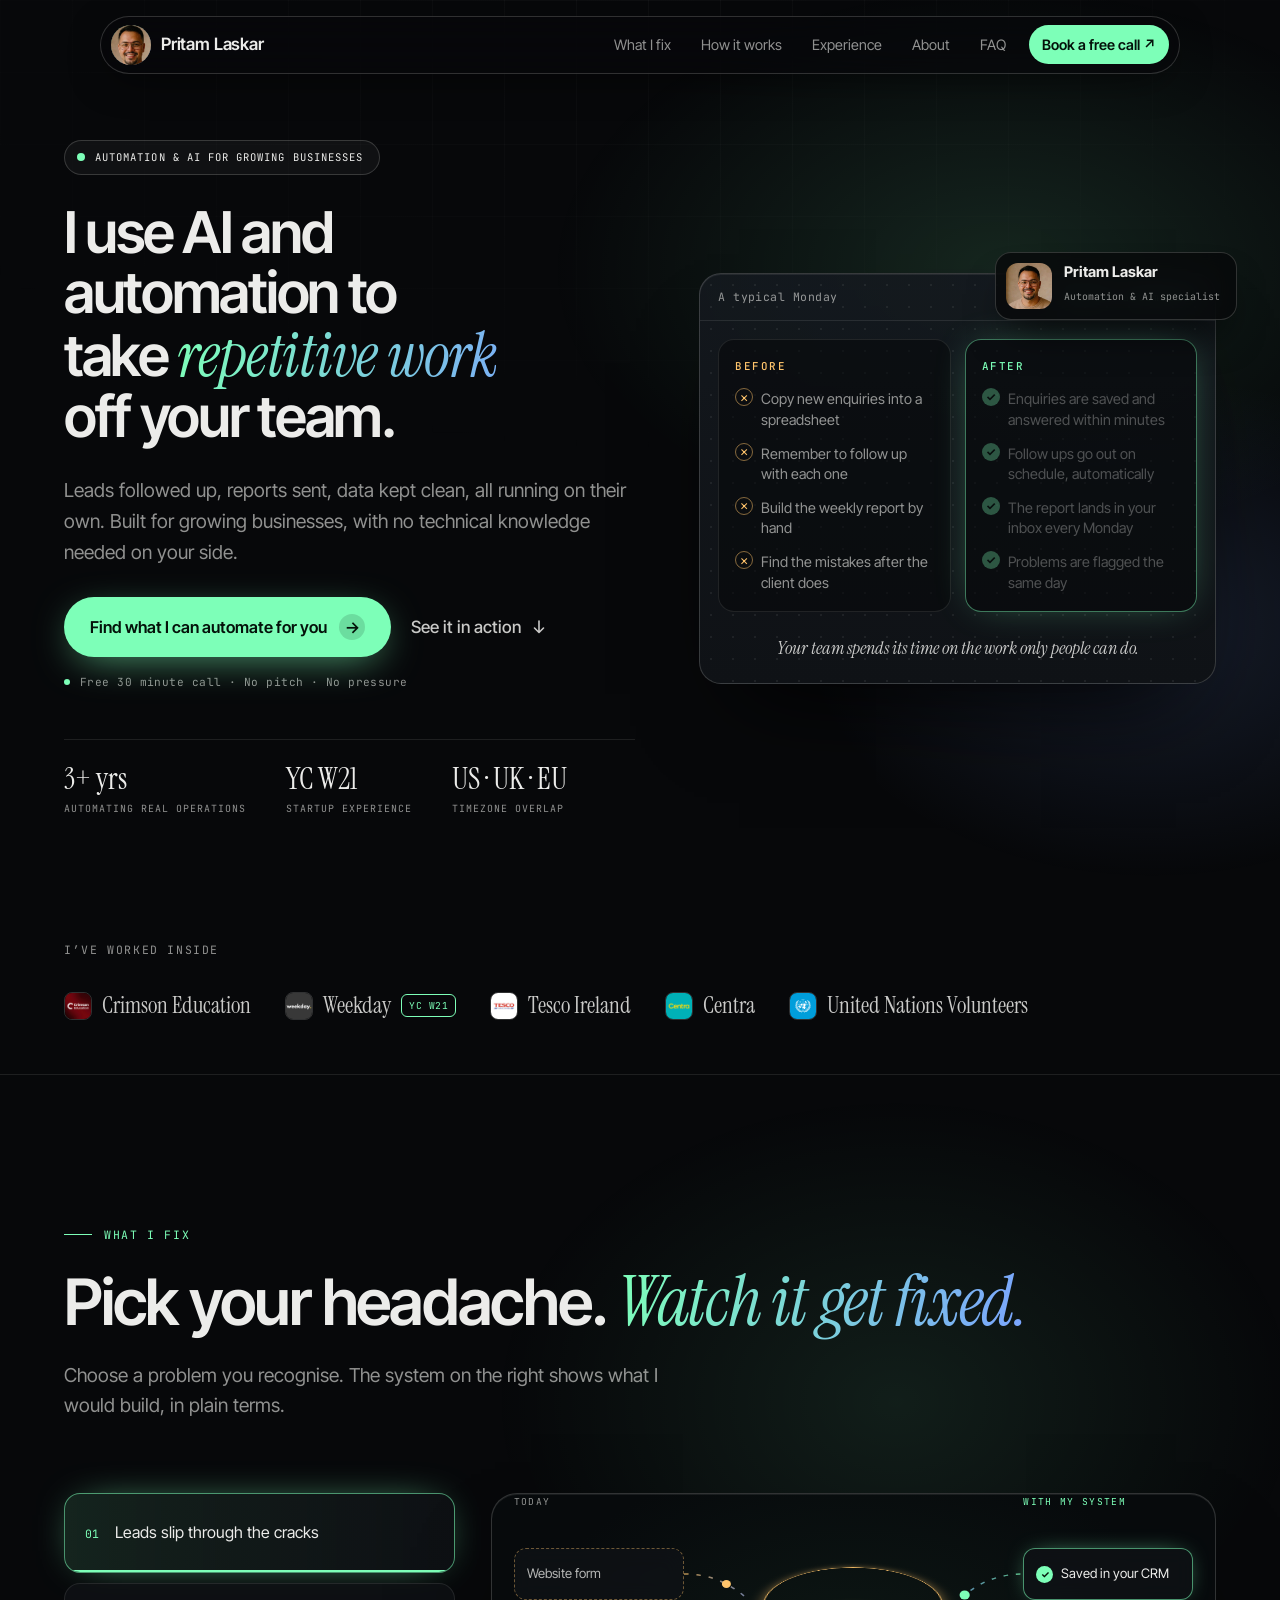
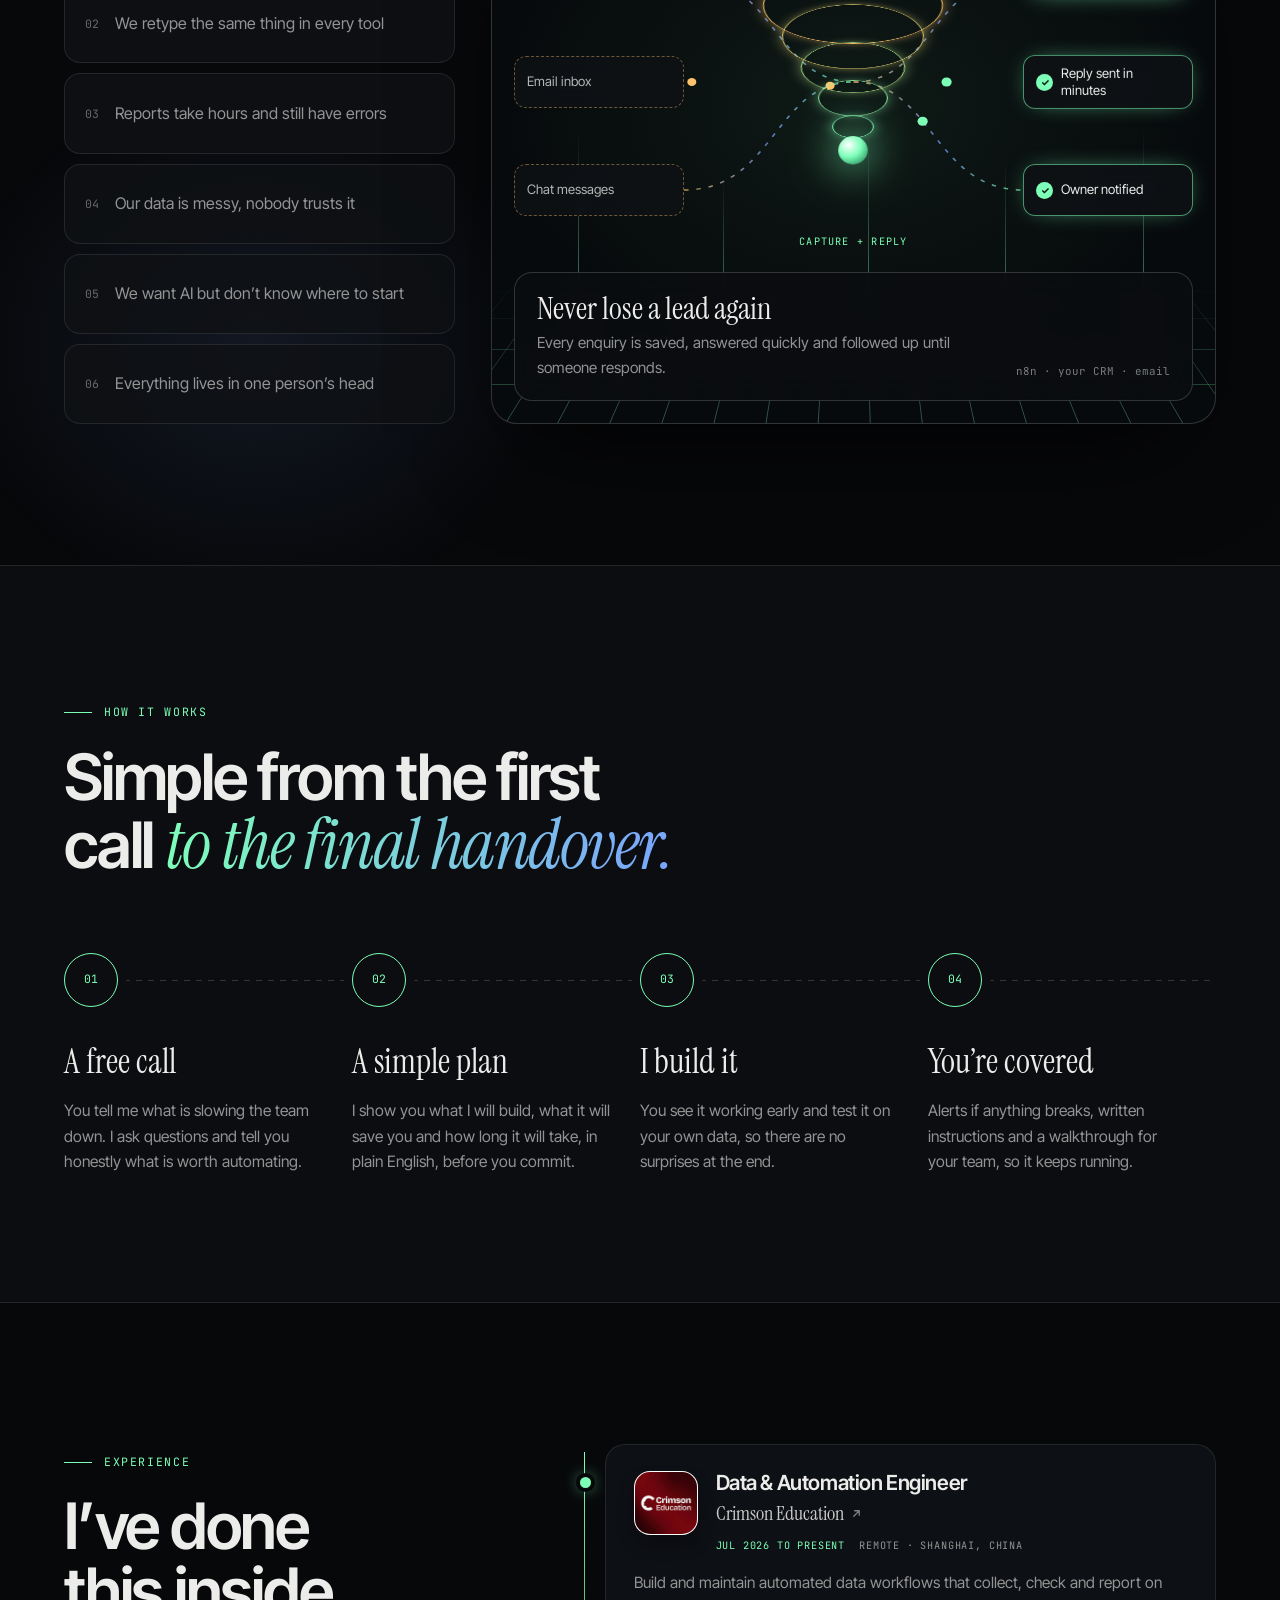
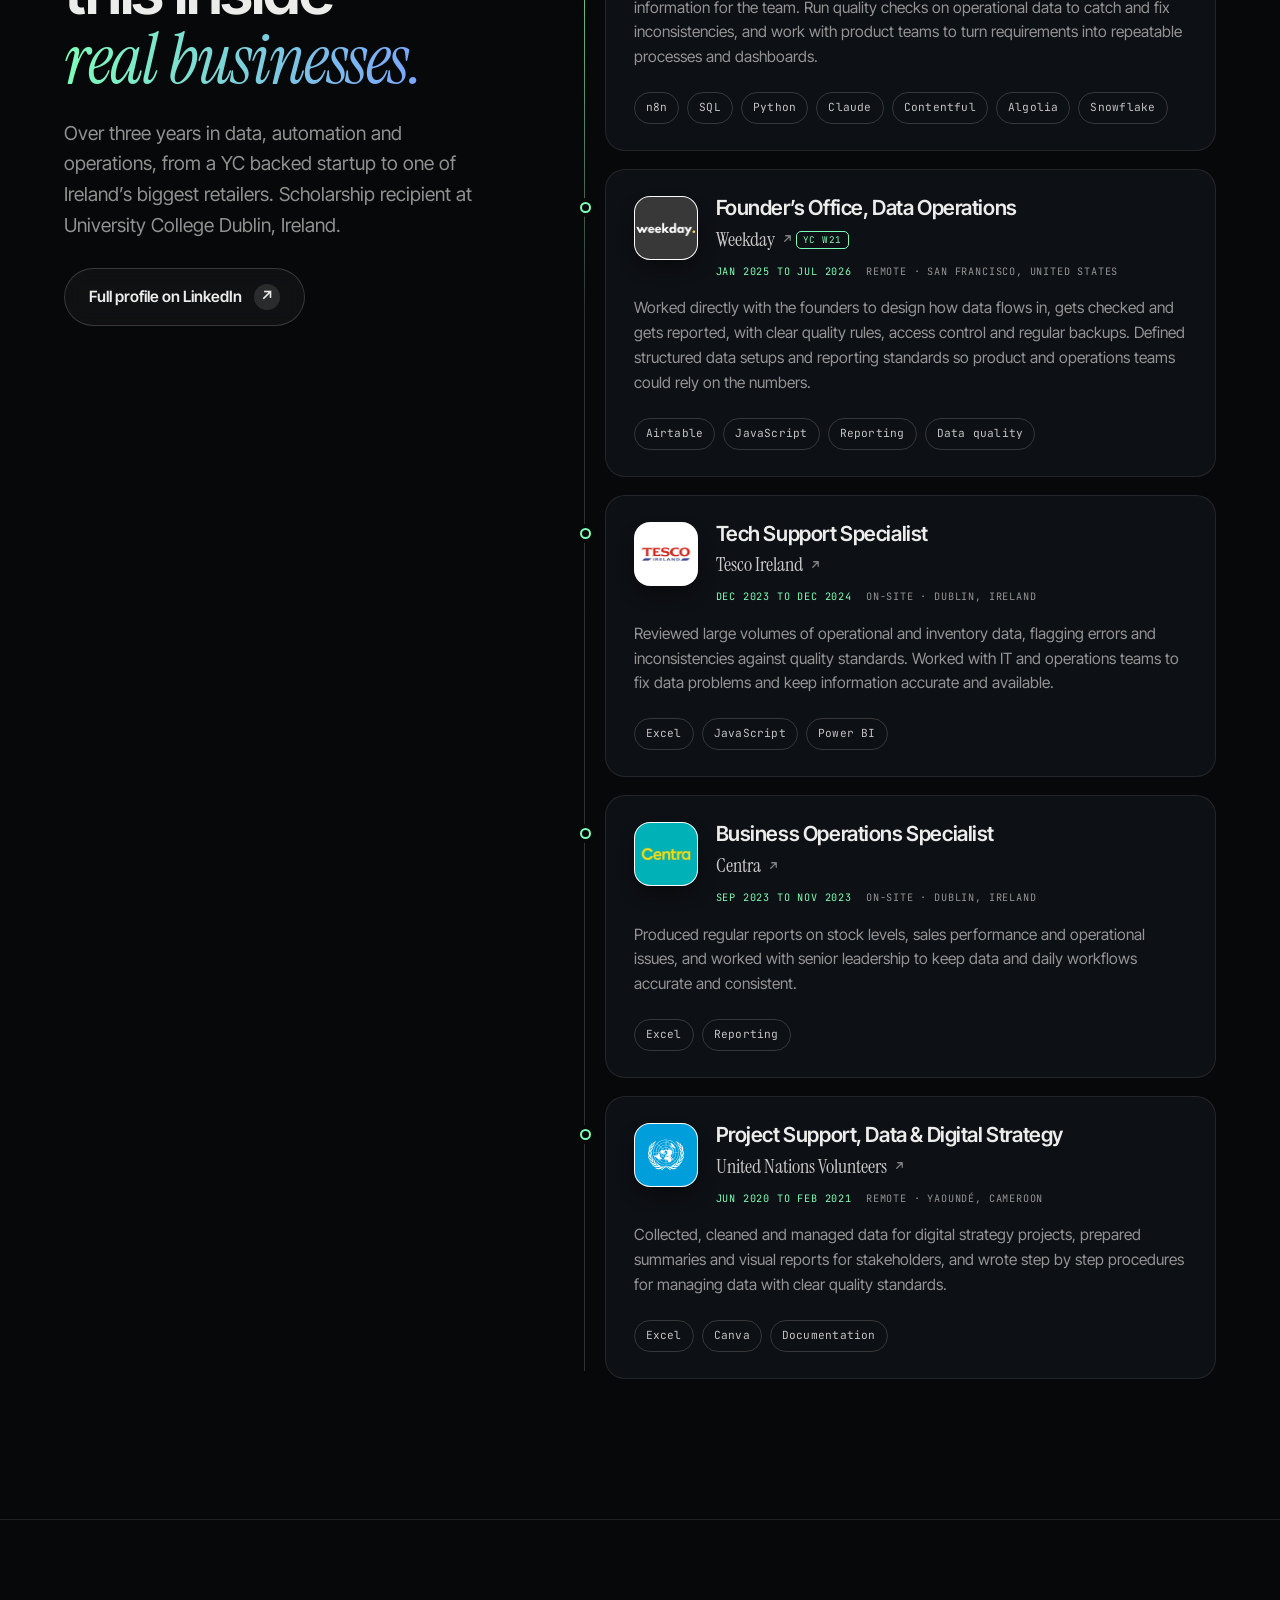
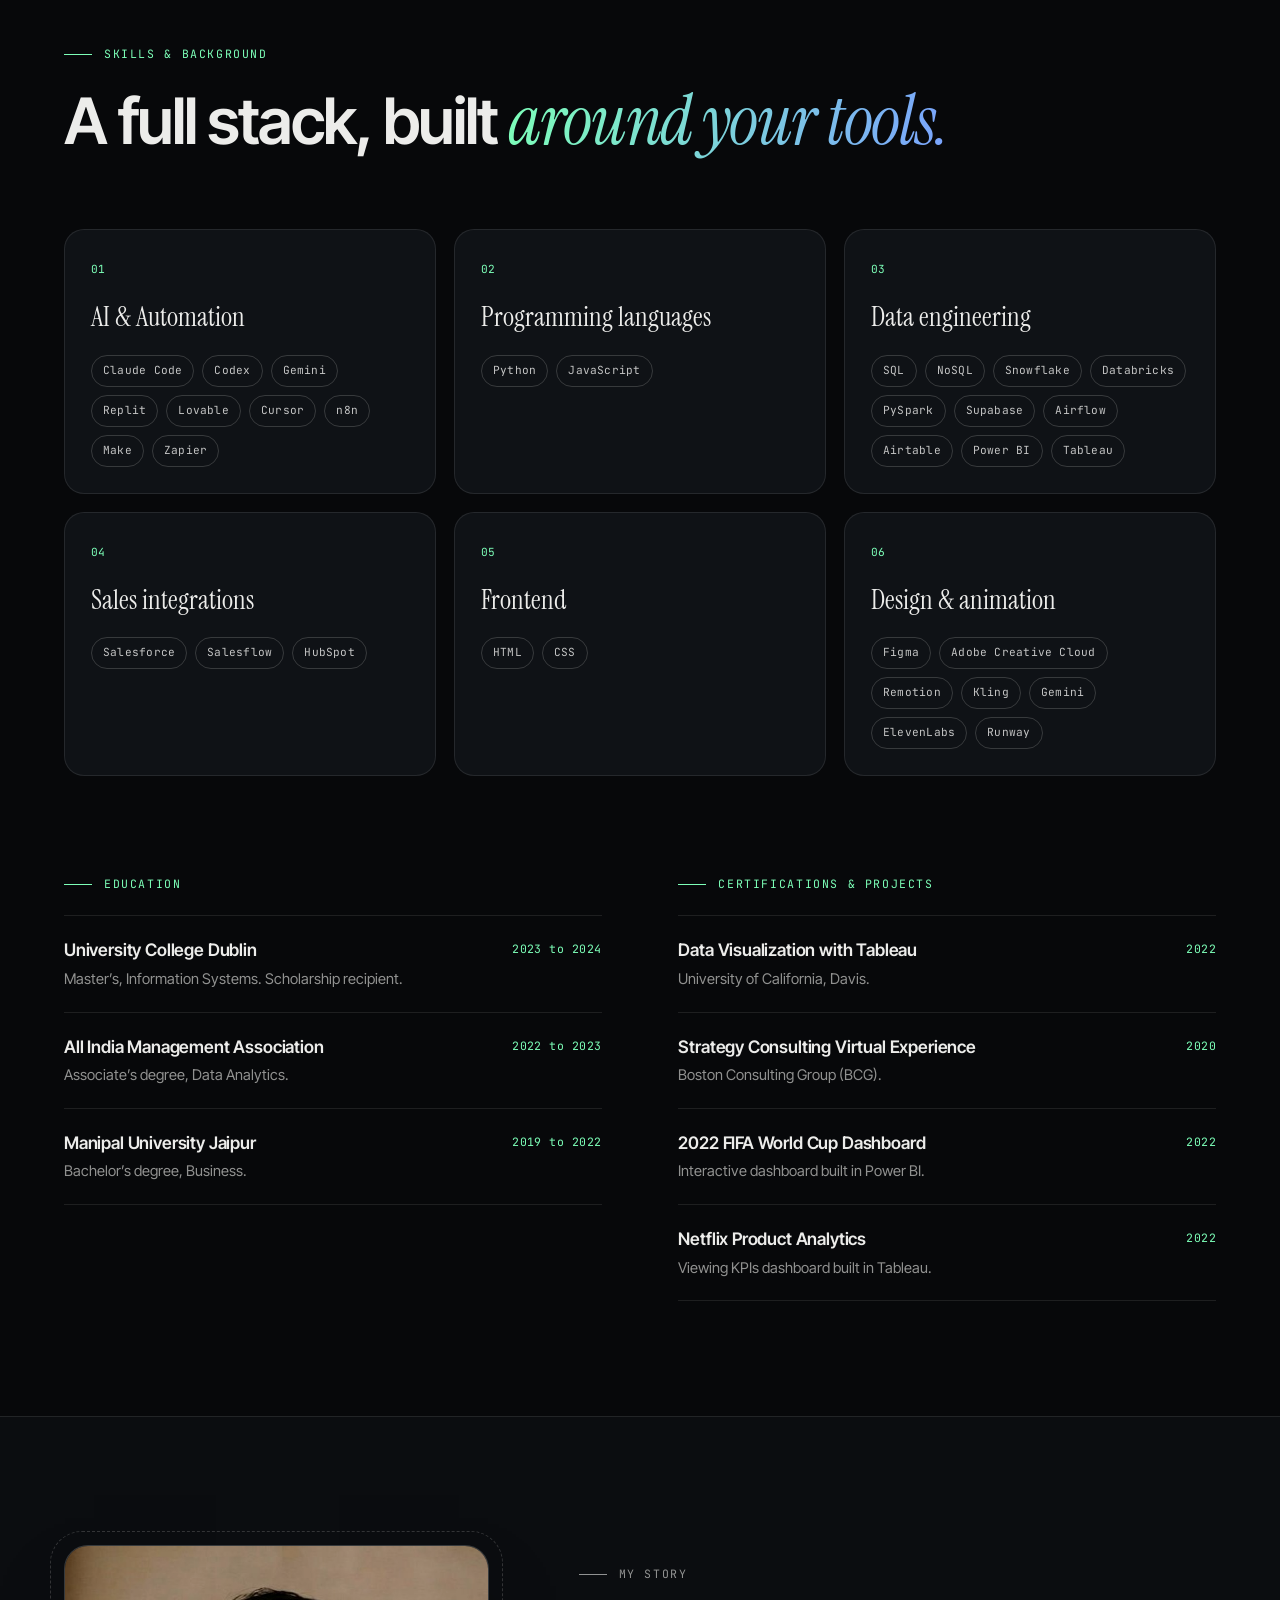
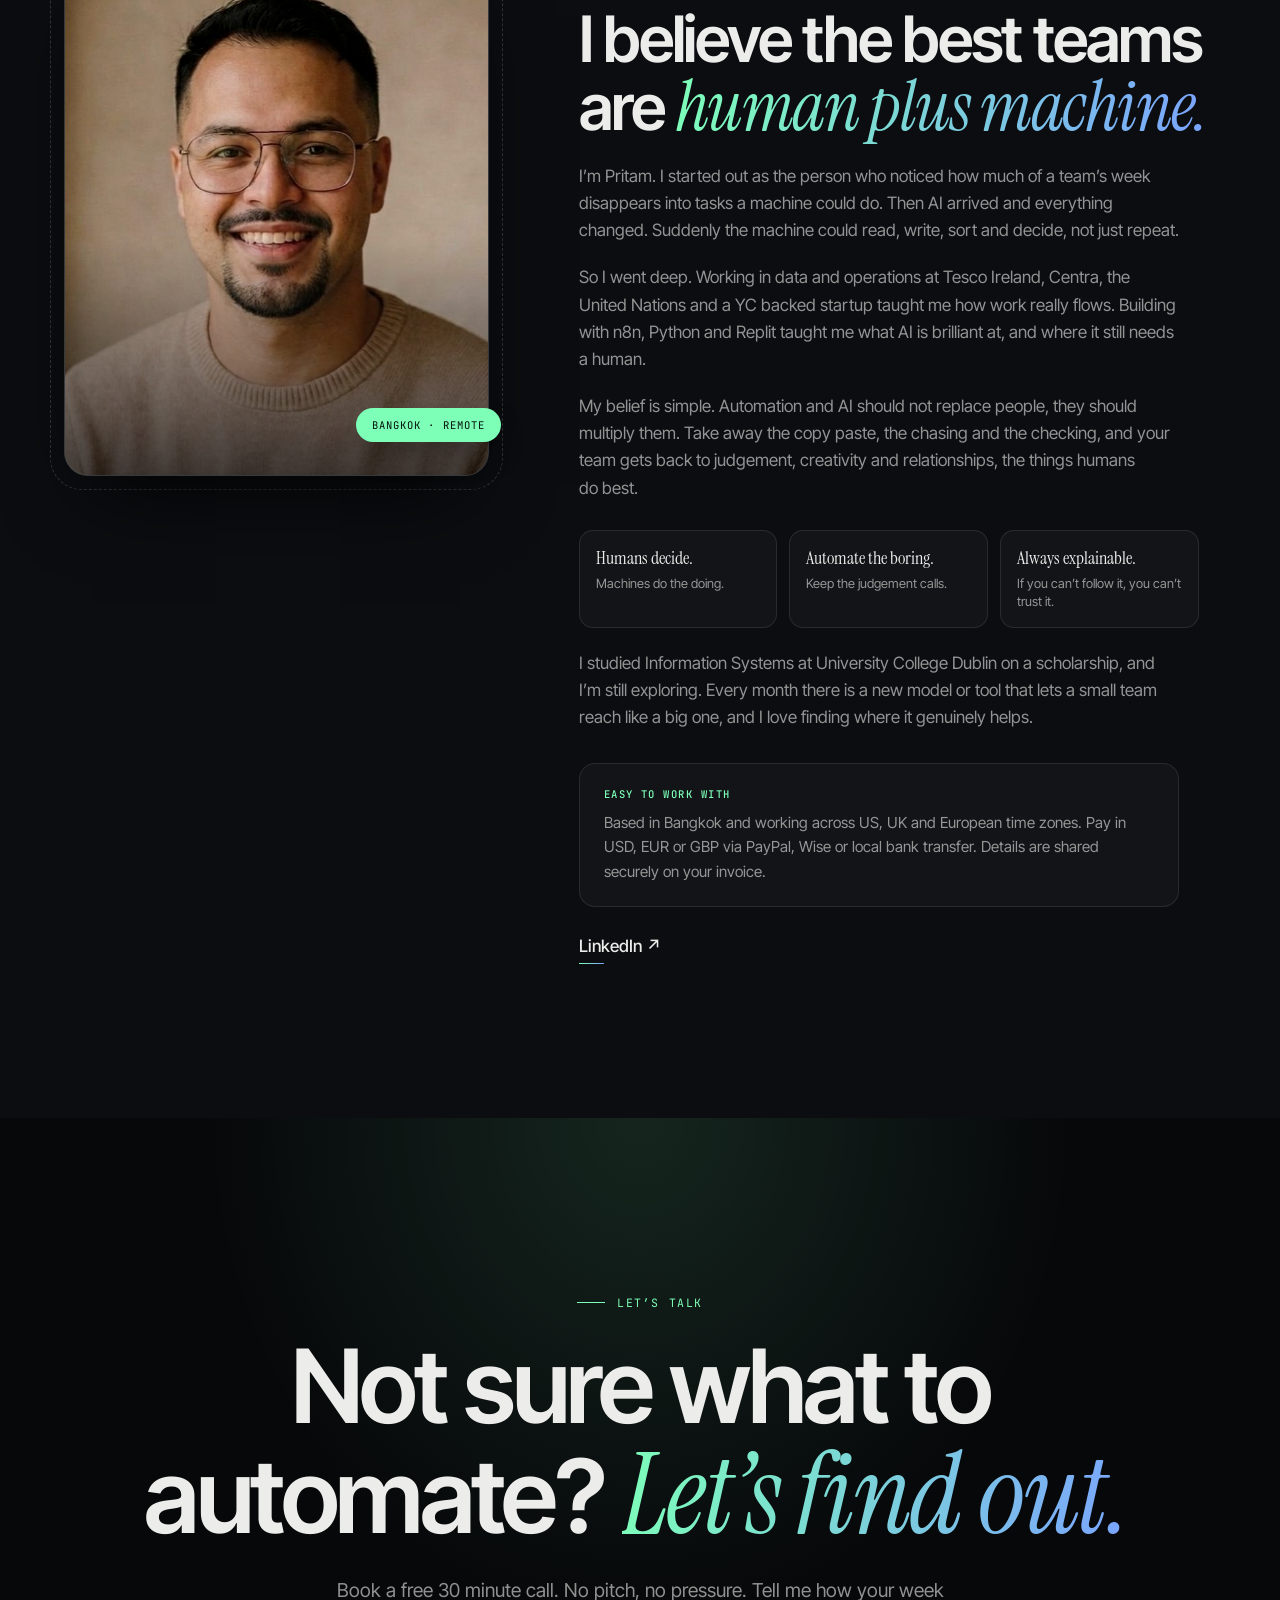
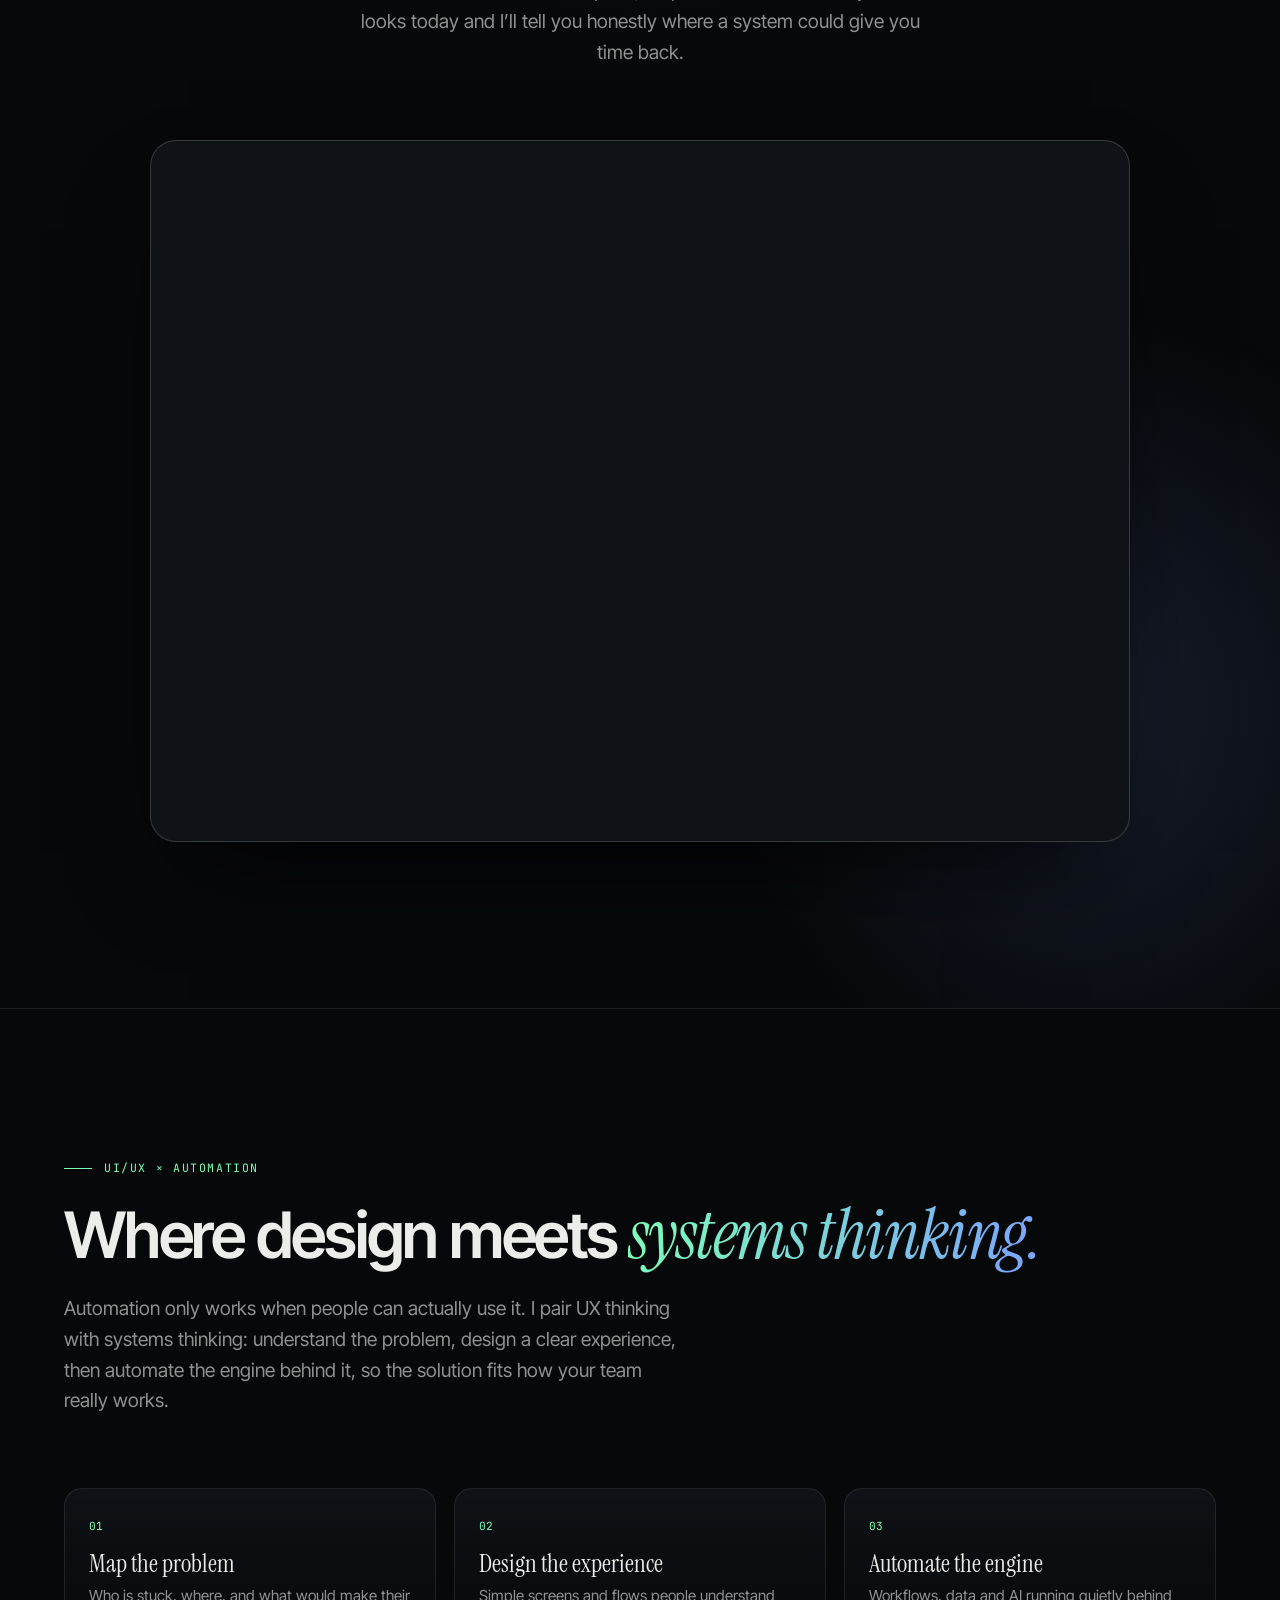
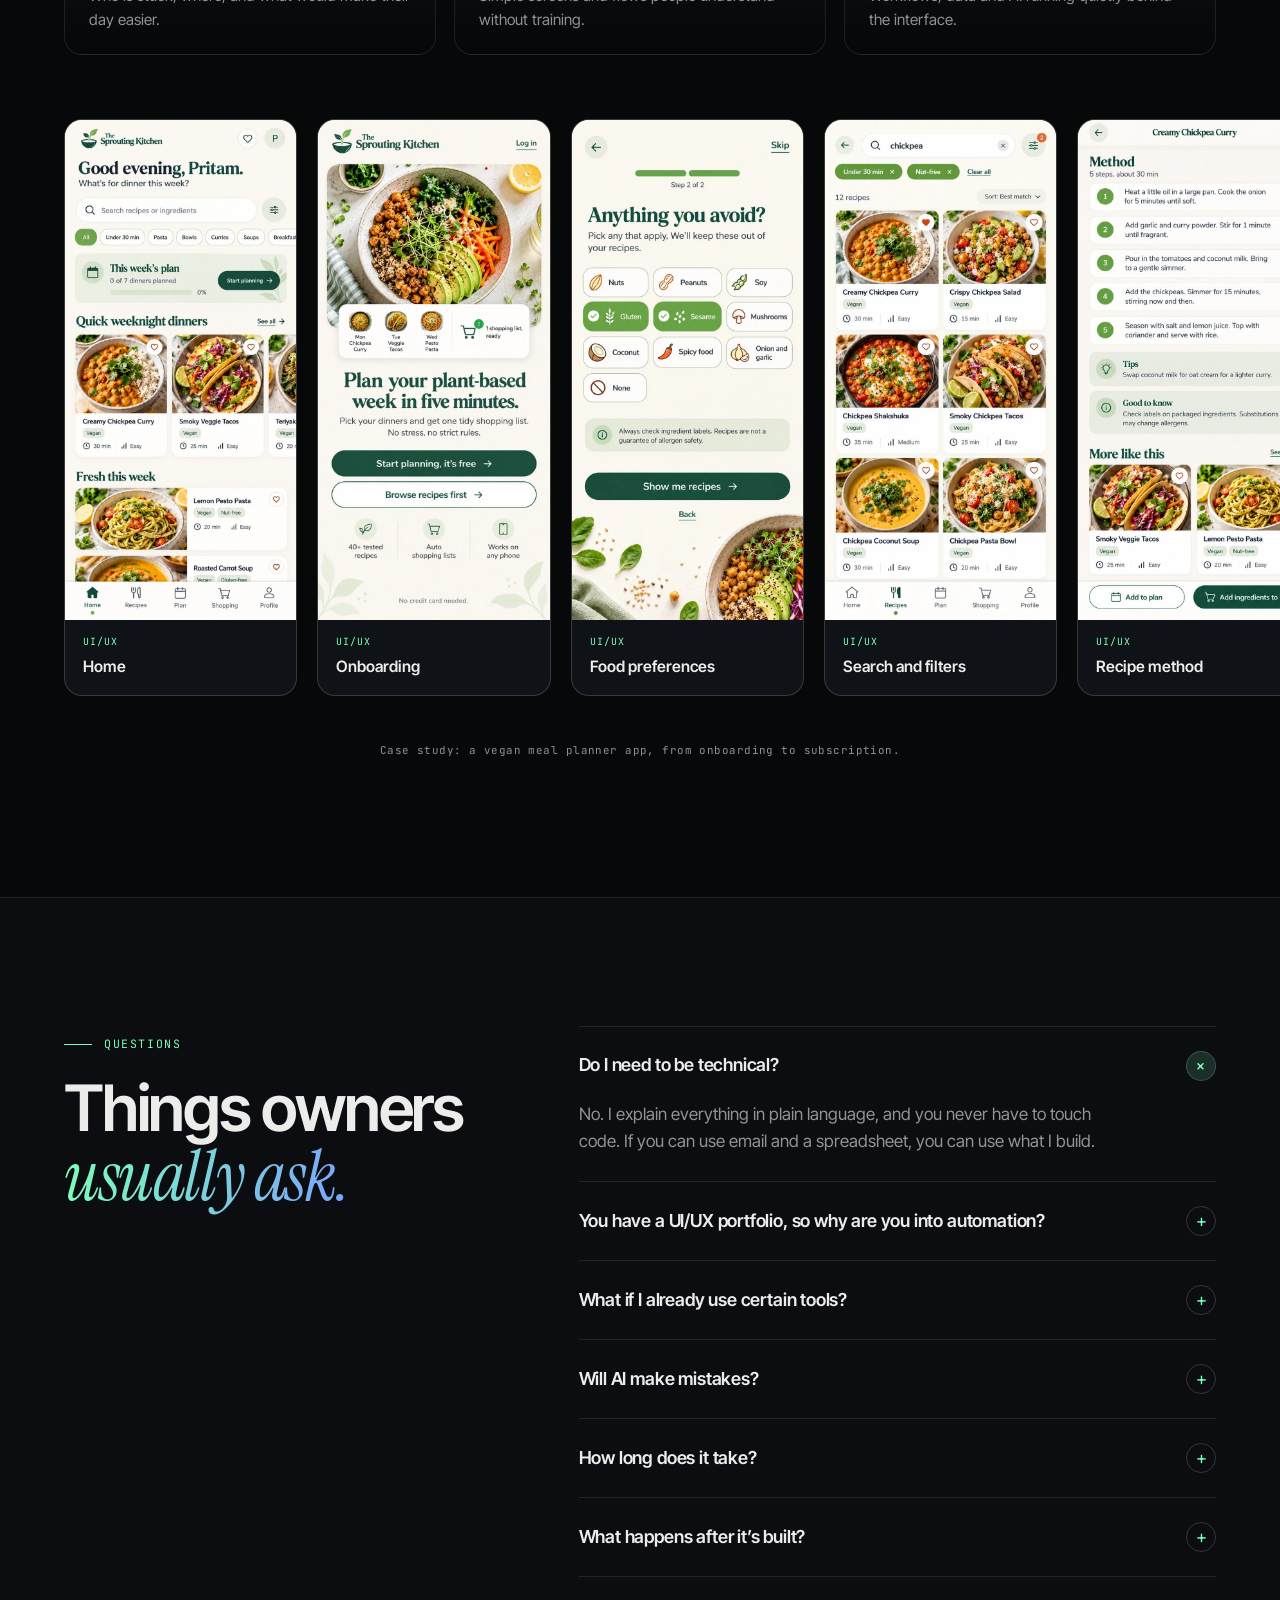
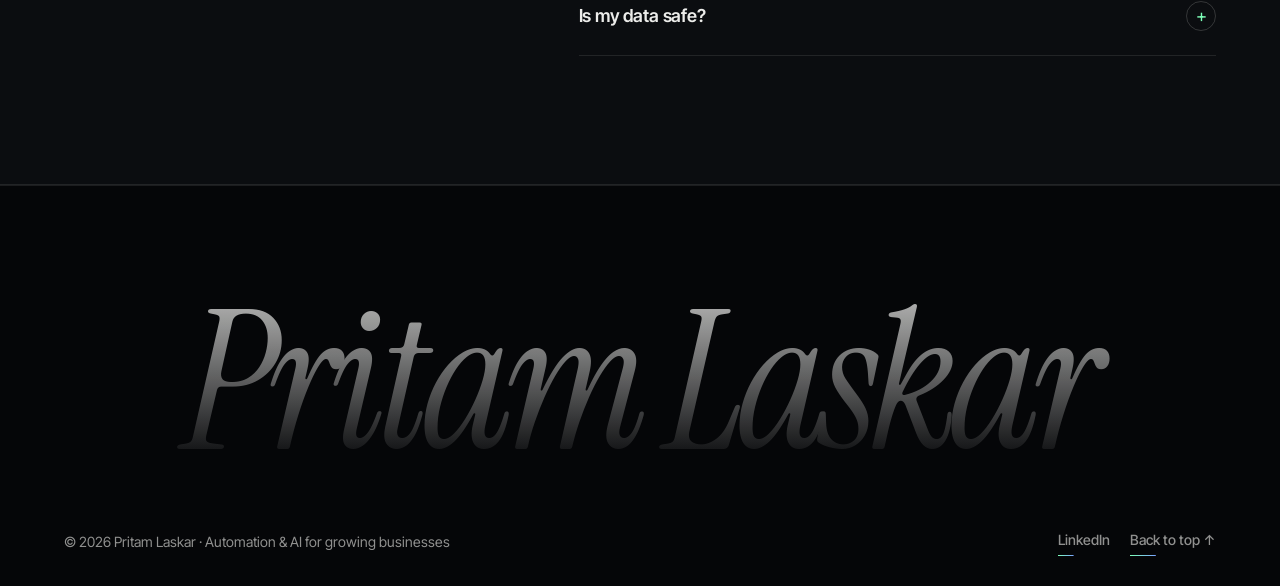
==== commit c38cdfcf: "Add Databricks, PySpark and Supabase to Data engineering skills Co-Authored-By: Claude Sonnet 5.5 <n" ====
--- a/index.html
+++ b/index.html
@@ -292,7 +292,7 @@
     <div class="stack__grid">
       <div class="stack__box reveal"><span class="stack__n">01</span><h4>AI &amp; Automation</h4><ul class="chips"><li>Claude Code</li><li>Codex</li><li>Gemini</li><li>Replit</li><li>Lovable</li><li>Cursor</li><li>n8n</li><li>Make</li><li>Zapier</li></ul></div>
       <div class="stack__box reveal d1"><span class="stack__n">02</span><h4>Programming languages</h4><ul class="chips"><li>Python</li><li>JavaScript</li></ul></div>
-      <div class="stack__box reveal d2"><span class="stack__n">03</span><h4>Data engineering</h4><ul class="chips"><li>SQL</li><li>NoSQL</li><li>Snowflake</li><li>Airflow</li><li>Airtable</li><li>Power BI</li><li>Tableau</li></ul></div>
+      <div class="stack__box reveal d2"><span class="stack__n">03</span><h4>Data engineering</h4><ul class="chips"><li>SQL</li><li>NoSQL</li><li>Snowflake</li><li>Databricks</li><li>PySpark</li><li>Supabase</li><li>Airflow</li><li>Airtable</li><li>Power BI</li><li>Tableau</li></ul></div>
       <div class="stack__box reveal"><span class="stack__n">04</span><h4>Sales integrations</h4><ul class="chips"><li>Salesforce</li><li>Salesflow</li><li>HubSpot</li></ul></div>
       <div class="stack__box reveal d1"><span class="stack__n">05</span><h4>Frontend</h4><ul class="chips"><li>HTML</li><li>CSS</li></ul></div>
       <div class="stack__box reveal d2"><span class="stack__n">06</span><h4>Design &amp; animation</h4><ul class="chips"><li>Figma</li><li>Adobe Creative Cloud</li><li>Remotion</li><li>Kling</li><li>Gemini</li><li>ElevenLabs</li><li>Runway</li></ul></div>
--- a/styles.css
+++ b/styles.css
@@ -529,7 +529,8 @@
   .lab__list { grid-template-columns: 1fr; } .diagram { margin-inline: 12px; height: 320px; } .pchip { font-size: .68rem; padding: 6px 7px; min-height: 46px; } .pchip--out::before { display: none; } .colh { font-size: .52rem; } .lab__result { margin-inline: 12px; } .principles { grid-template-columns: 1fr; }
   .hero { padding-top: 110px; }
   .bento, .pains, .ex-grid, .stack__grid, .steps, .ba, .trio { grid-template-columns: 1fr; }
-  .stage__id { top: -3%; }
+  .hero__stage { display: flex; flex-direction: column; }
+  .stage__id { position: static; order: -1; align-self: flex-start; margin-bottom: 14px; animation: none; }
   .plist li { flex-direction: column; gap: 6px; }
   .cursor-glow { display: none; }
   .timeline { padding-left: 18px; } .job::before { left: -18px; }
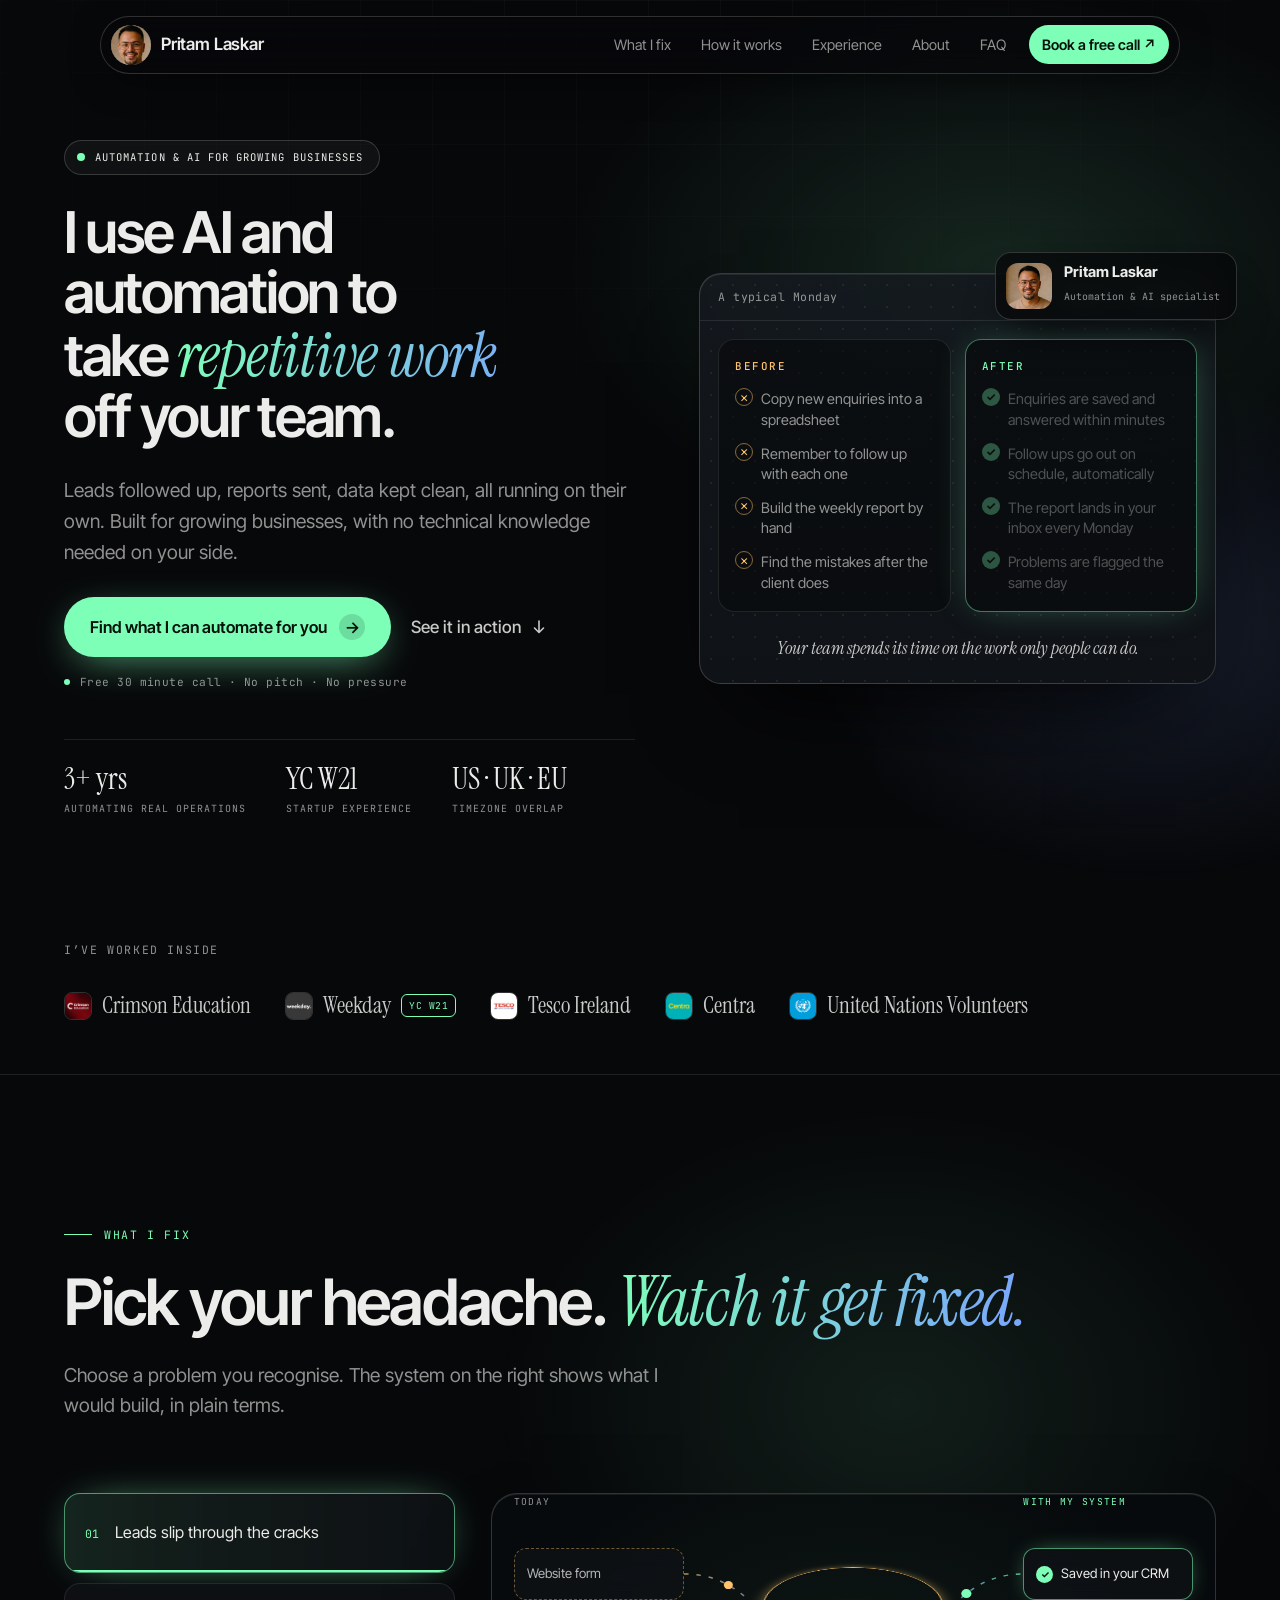
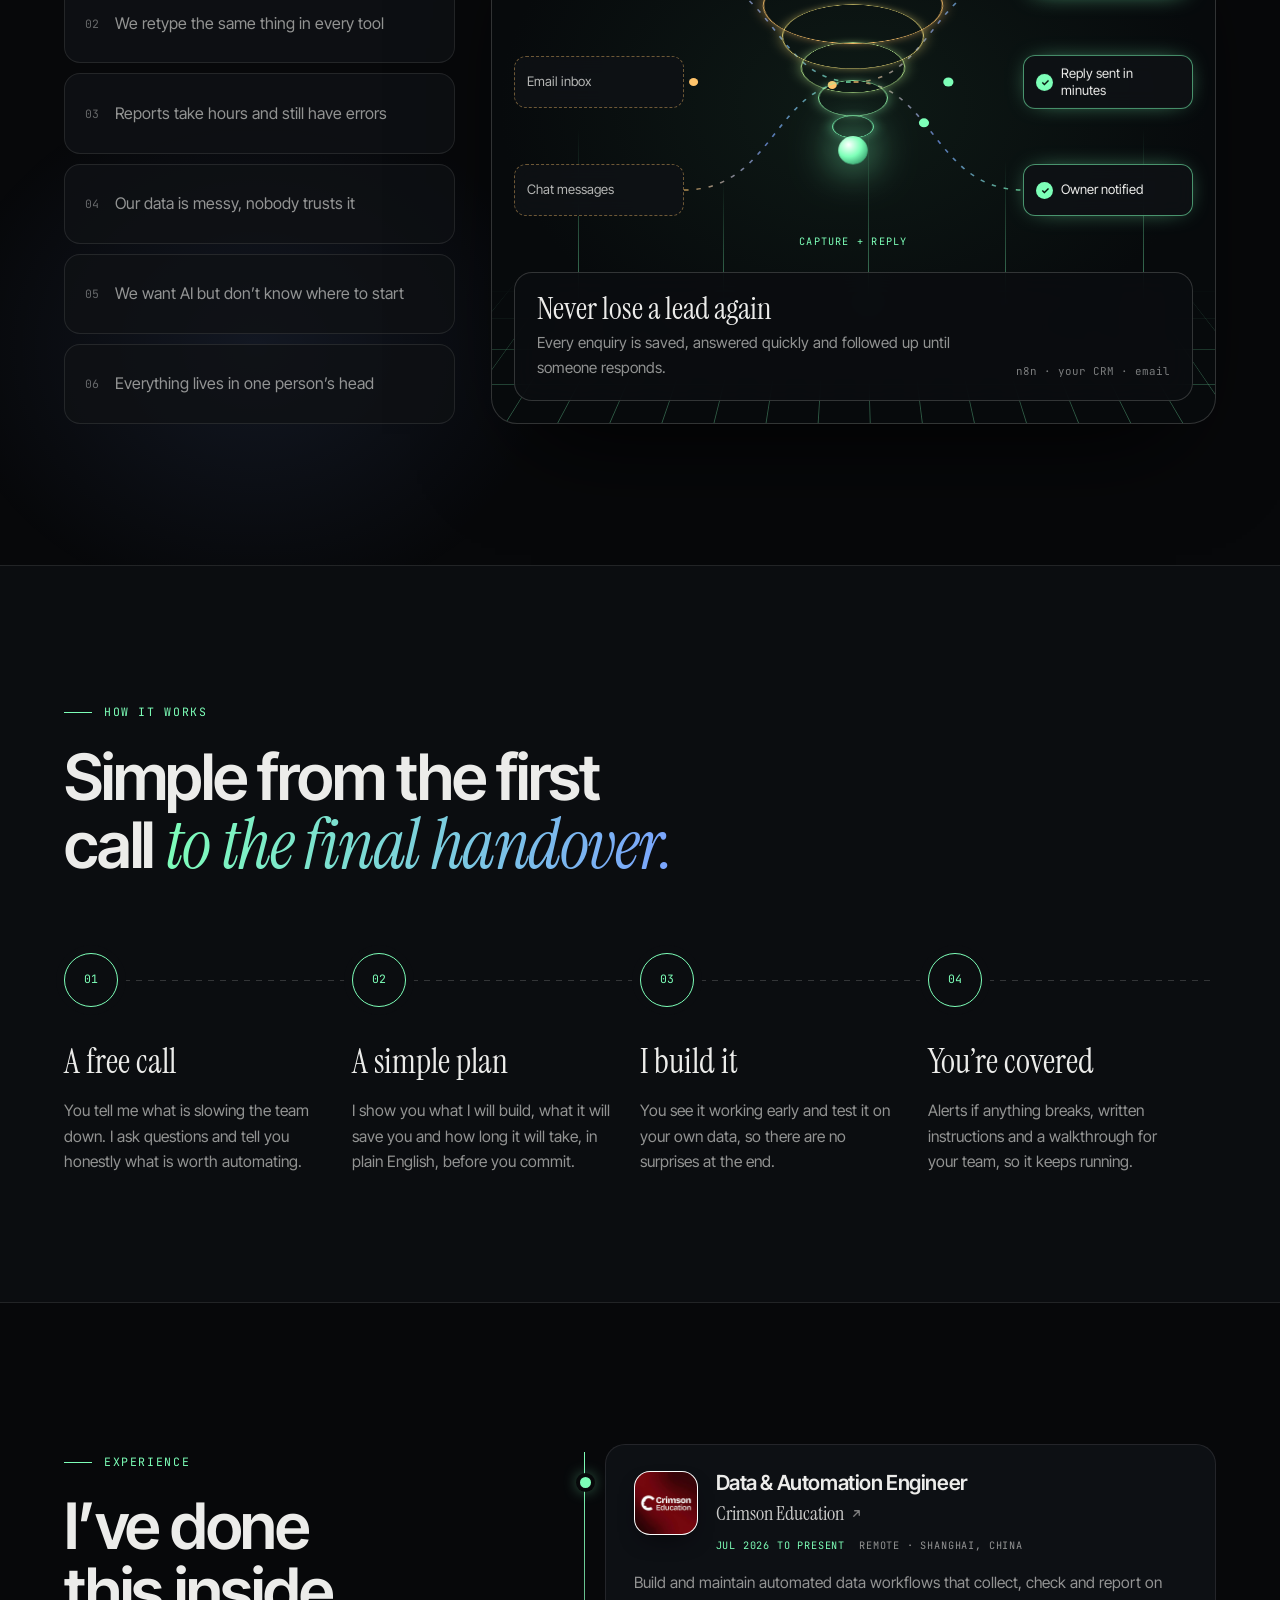
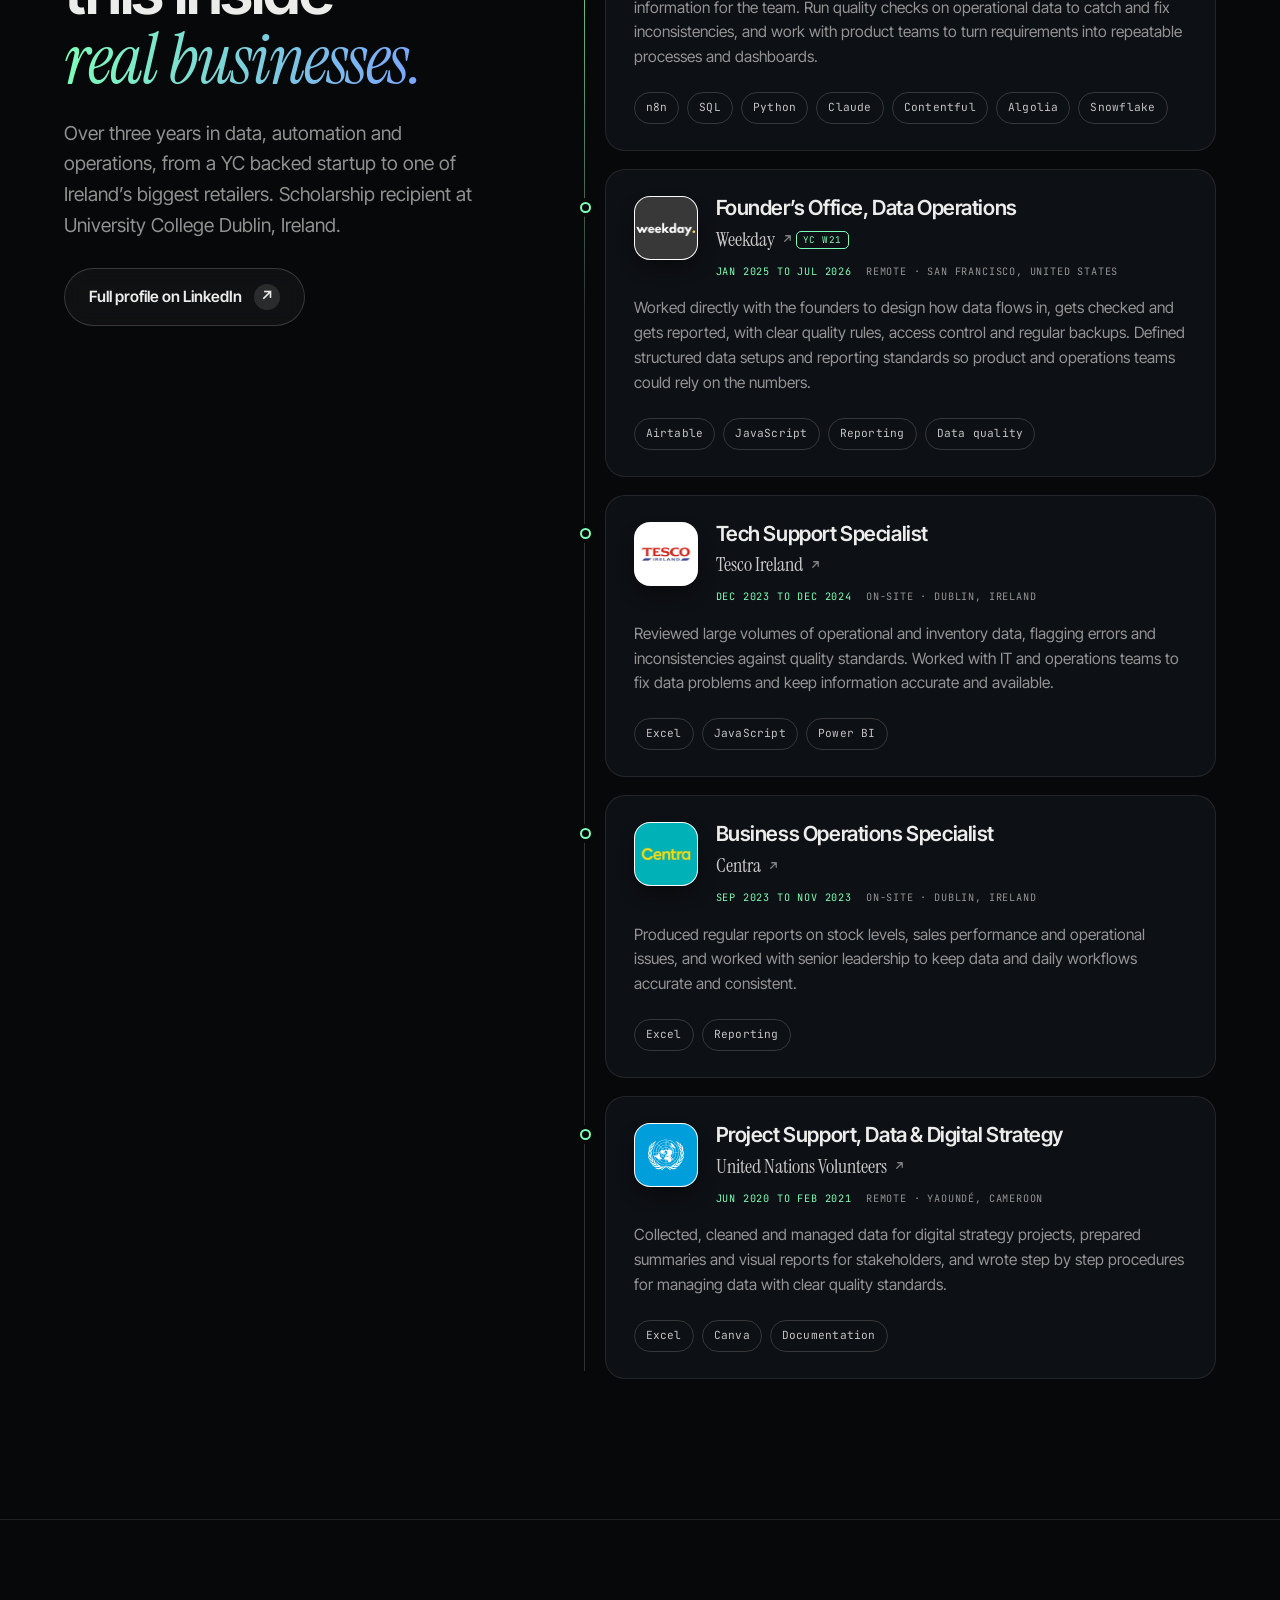
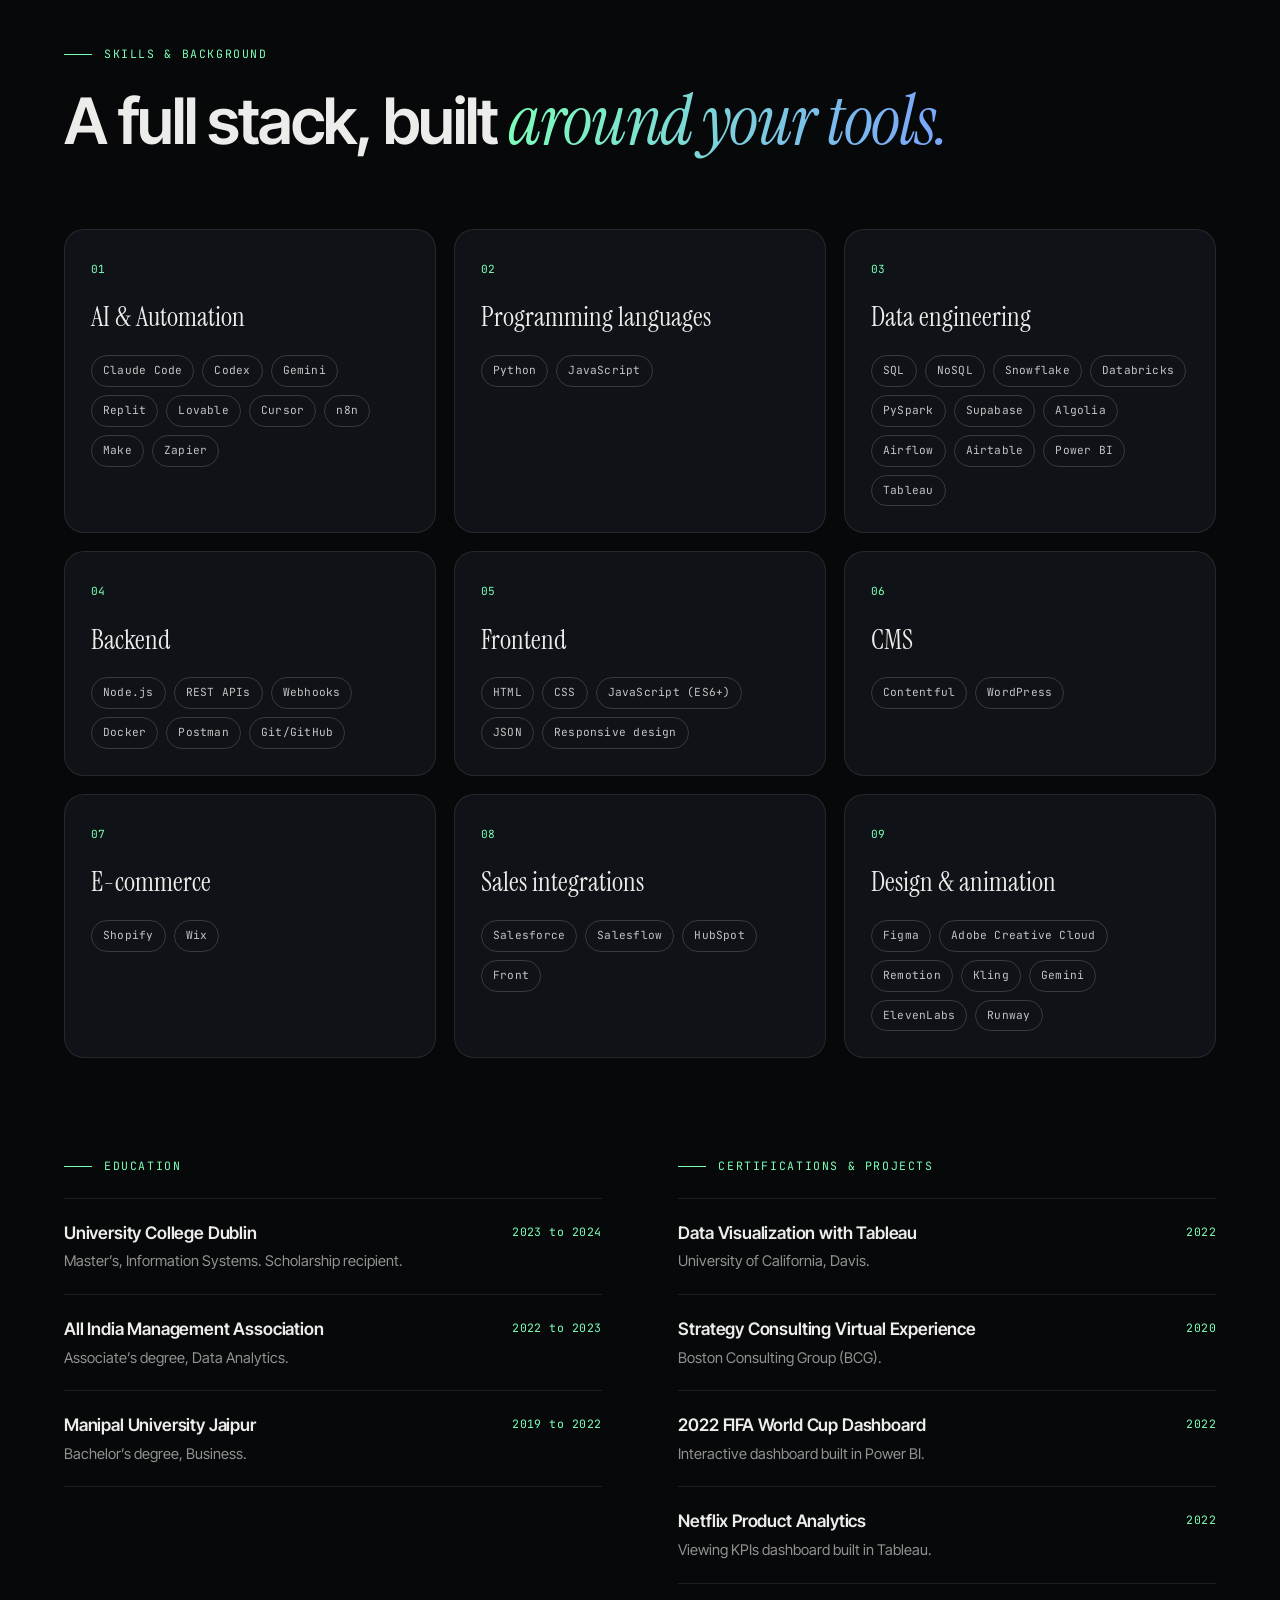
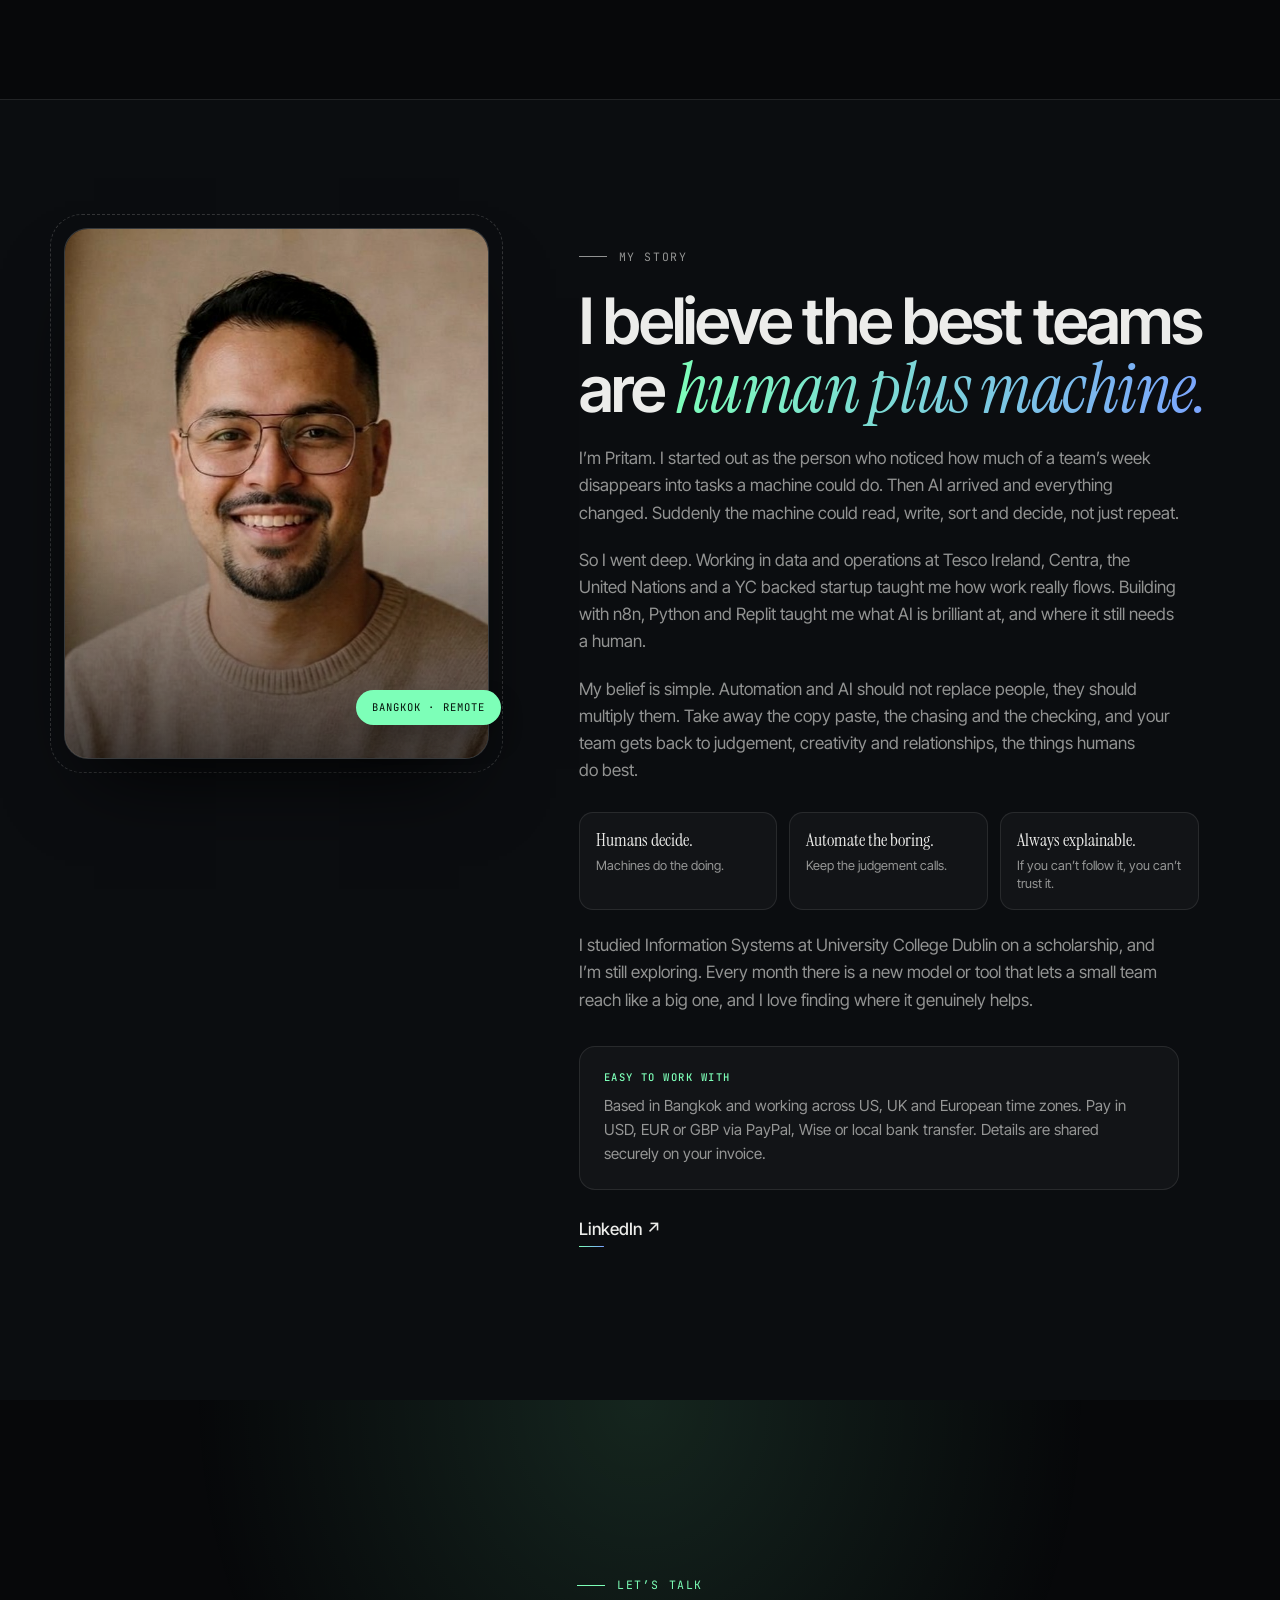
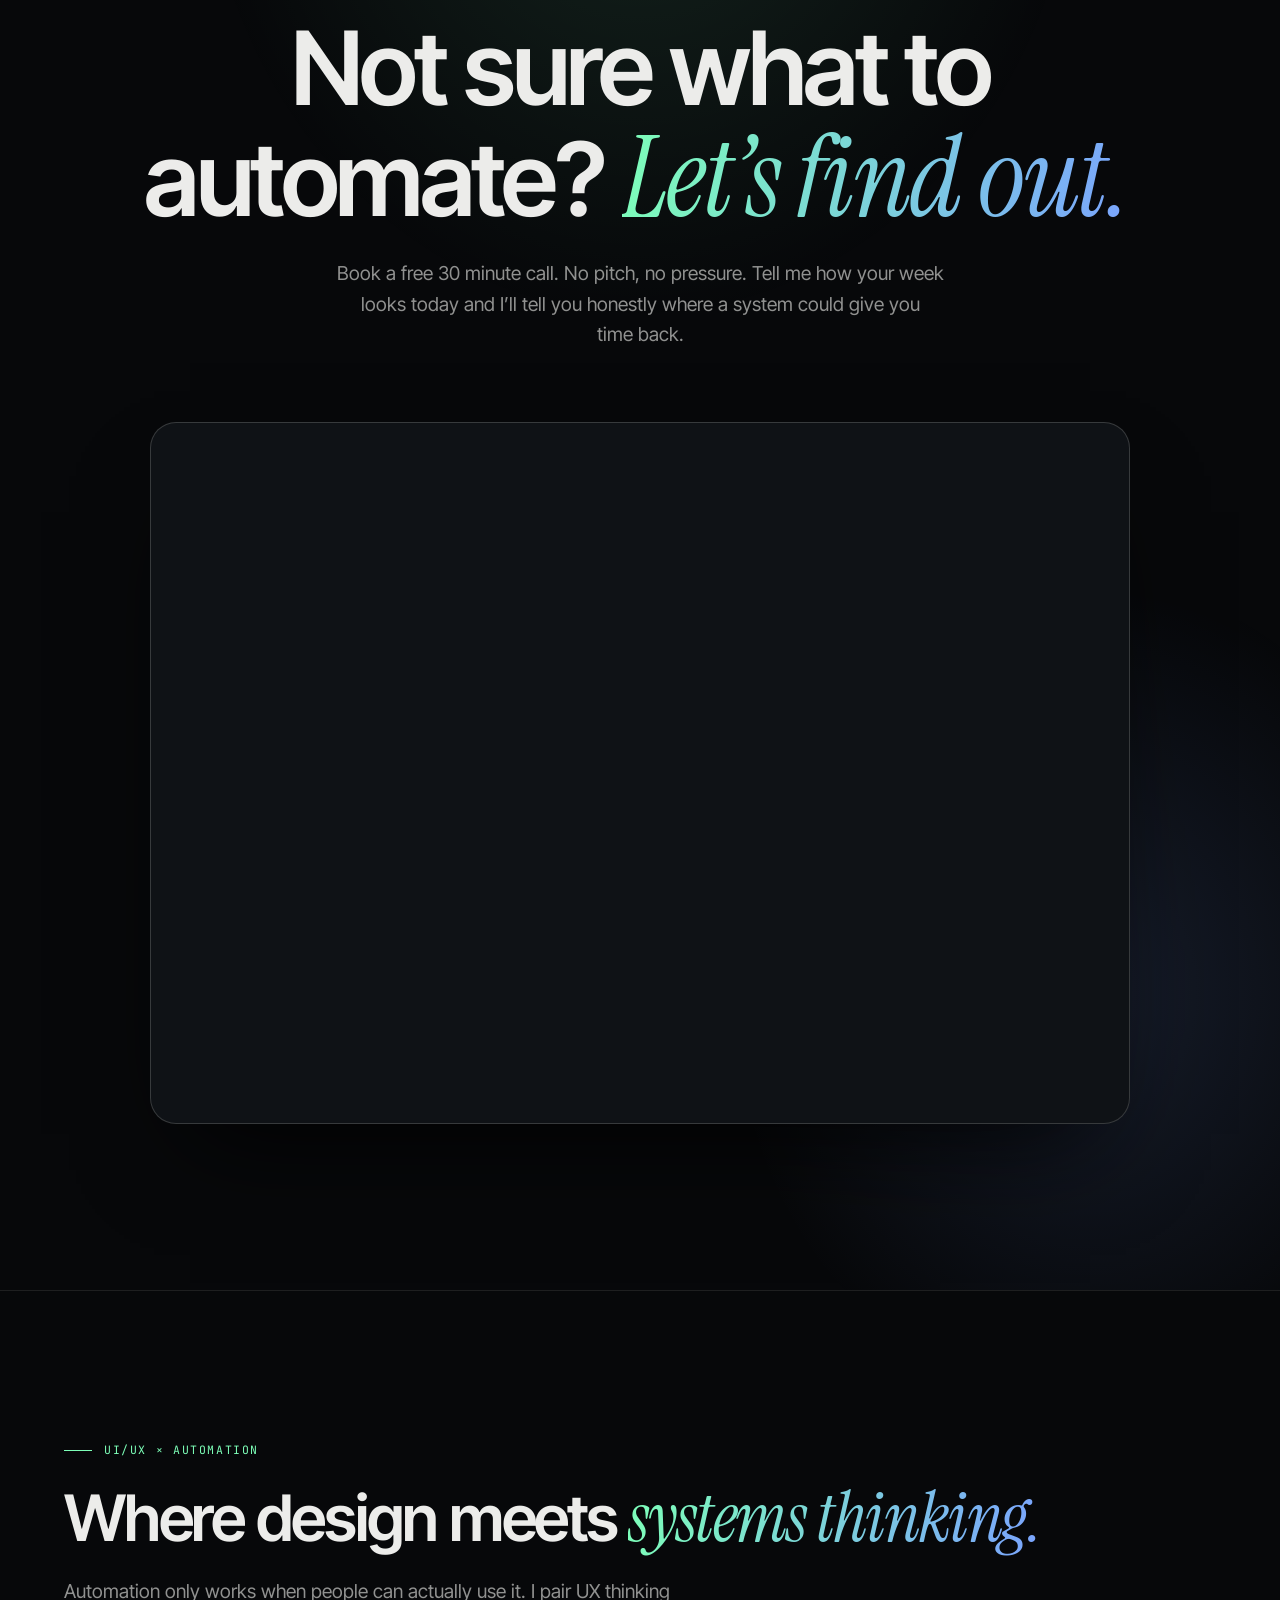
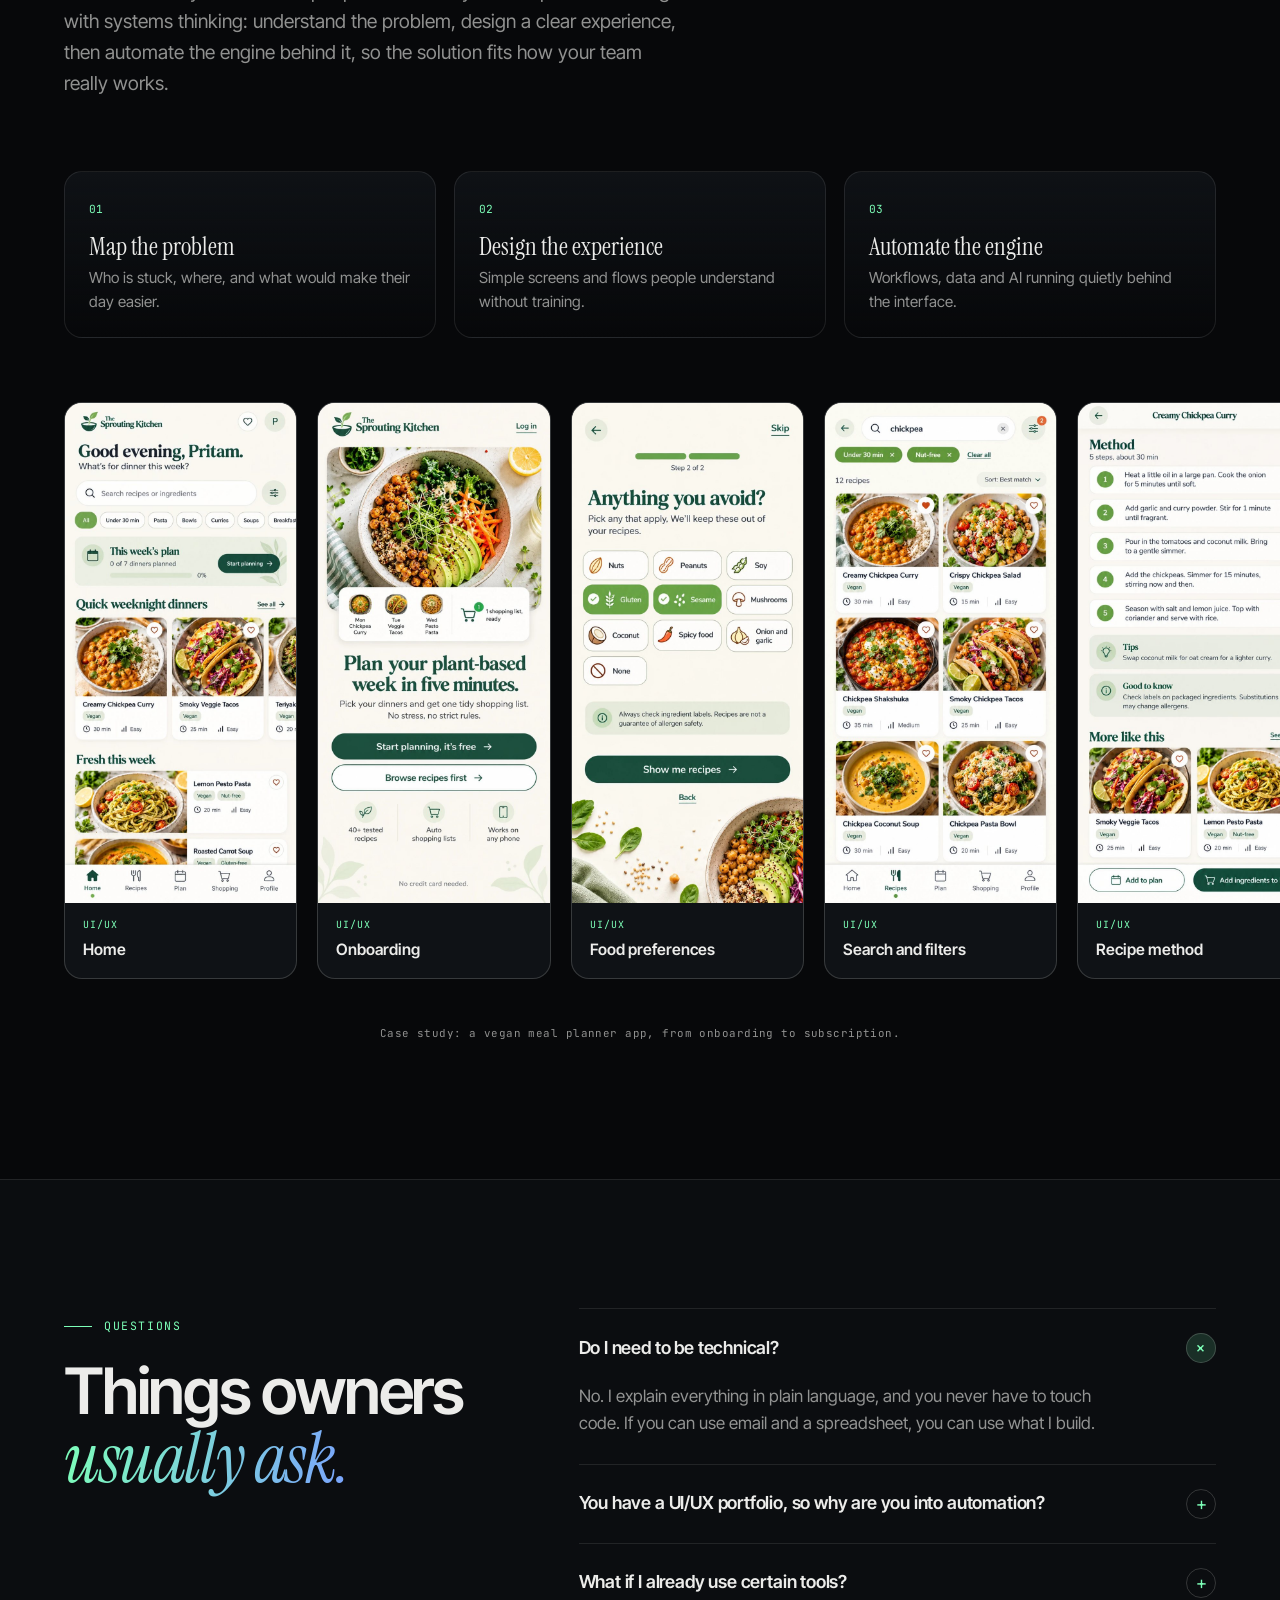
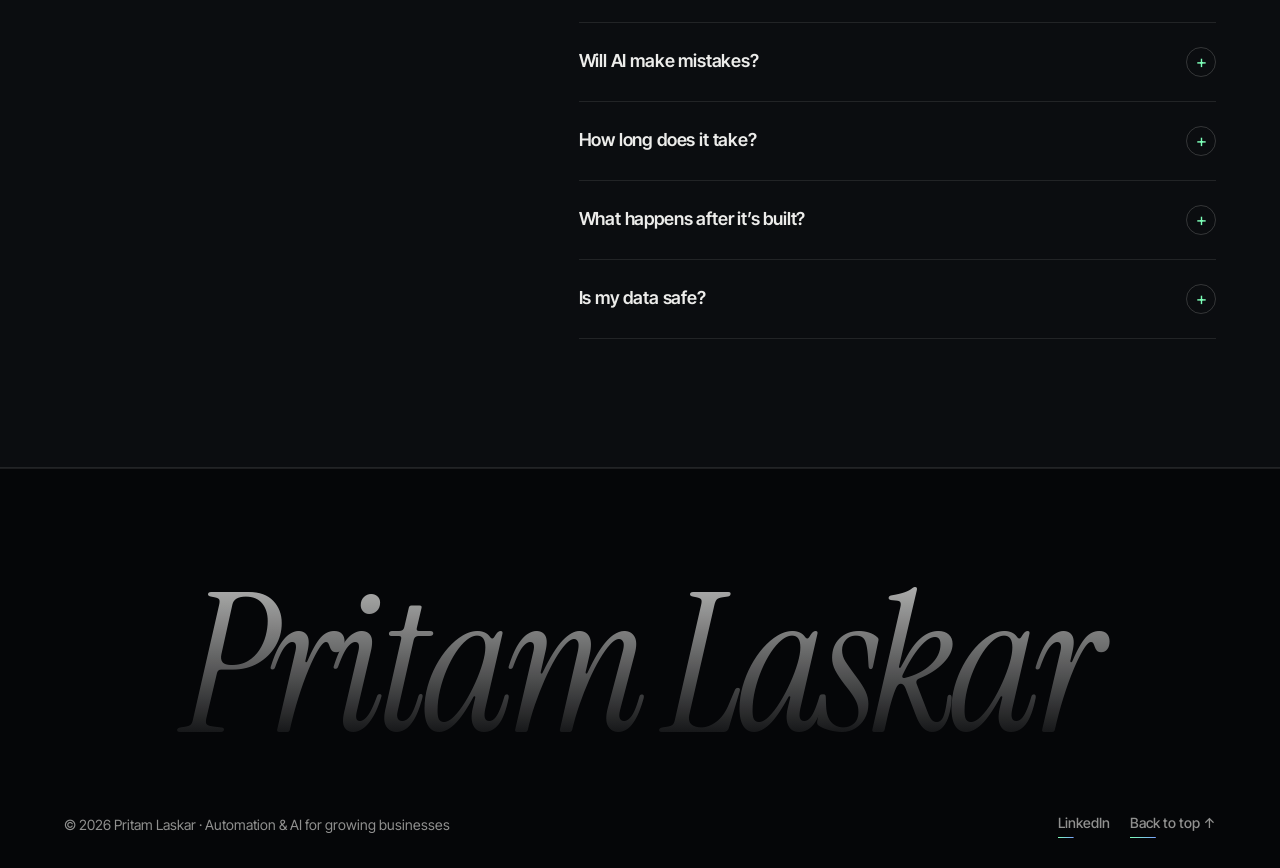
==== commit b1bcc583: "Add Backend, CMS and E-commerce stack boxes, expand Frontend, data and sales skills Co-Authored-By: " ====
--- a/index.html
+++ b/index.html
@@ -292,10 +292,13 @@
     <div class="stack__grid">
       <div class="stack__box reveal"><span class="stack__n">01</span><h4>AI &amp; Automation</h4><ul class="chips"><li>Claude Code</li><li>Codex</li><li>Gemini</li><li>Replit</li><li>Lovable</li><li>Cursor</li><li>n8n</li><li>Make</li><li>Zapier</li></ul></div>
       <div class="stack__box reveal d1"><span class="stack__n">02</span><h4>Programming languages</h4><ul class="chips"><li>Python</li><li>JavaScript</li></ul></div>
-      <div class="stack__box reveal d2"><span class="stack__n">03</span><h4>Data engineering</h4><ul class="chips"><li>SQL</li><li>NoSQL</li><li>Snowflake</li><li>Databricks</li><li>PySpark</li><li>Supabase</li><li>Airflow</li><li>Airtable</li><li>Power BI</li><li>Tableau</li></ul></div>
-      <div class="stack__box reveal"><span class="stack__n">04</span><h4>Sales integrations</h4><ul class="chips"><li>Salesforce</li><li>Salesflow</li><li>HubSpot</li></ul></div>
-      <div class="stack__box reveal d1"><span class="stack__n">05</span><h4>Frontend</h4><ul class="chips"><li>HTML</li><li>CSS</li></ul></div>
-      <div class="stack__box reveal d2"><span class="stack__n">06</span><h4>Design &amp; animation</h4><ul class="chips"><li>Figma</li><li>Adobe Creative Cloud</li><li>Remotion</li><li>Kling</li><li>Gemini</li><li>ElevenLabs</li><li>Runway</li></ul></div>
+      <div class="stack__box reveal d2"><span class="stack__n">03</span><h4>Data engineering</h4><ul class="chips"><li>SQL</li><li>NoSQL</li><li>Snowflake</li><li>Databricks</li><li>PySpark</li><li>Supabase</li><li>Algolia</li><li>Airflow</li><li>Airtable</li><li>Power BI</li><li>Tableau</li></ul></div>
+      <div class="stack__box reveal"><span class="stack__n">04</span><h4>Backend</h4><ul class="chips"><li>Node.js</li><li>REST APIs</li><li>Webhooks</li><li>Docker</li><li>Postman</li><li>Git/GitHub</li></ul></div>
+      <div class="stack__box reveal d1"><span class="stack__n">05</span><h4>Frontend</h4><ul class="chips"><li>HTML</li><li>CSS</li><li>JavaScript (ES6+)</li><li>JSON</li><li>Responsive design</li></ul></div>
+      <div class="stack__box reveal d2"><span class="stack__n">06</span><h4>CMS</h4><ul class="chips"><li>Contentful</li><li>WordPress</li></ul></div>
+      <div class="stack__box reveal"><span class="stack__n">07</span><h4>E-commerce</h4><ul class="chips"><li>Shopify</li><li>Wix</li></ul></div>
+      <div class="stack__box reveal d1"><span class="stack__n">08</span><h4>Sales integrations</h4><ul class="chips"><li>Salesforce</li><li>Salesflow</li><li>HubSpot</li><li>Front</li></ul></div>
+      <div class="stack__box reveal d2"><span class="stack__n">09</span><h4>Design &amp; animation</h4><ul class="chips"><li>Figma</li><li>Adobe Creative Cloud</li><li>Remotion</li><li>Kling</li><li>Gemini</li><li>ElevenLabs</li><li>Runway</li></ul></div>
     </div>
 
     <div class="cred__grid">
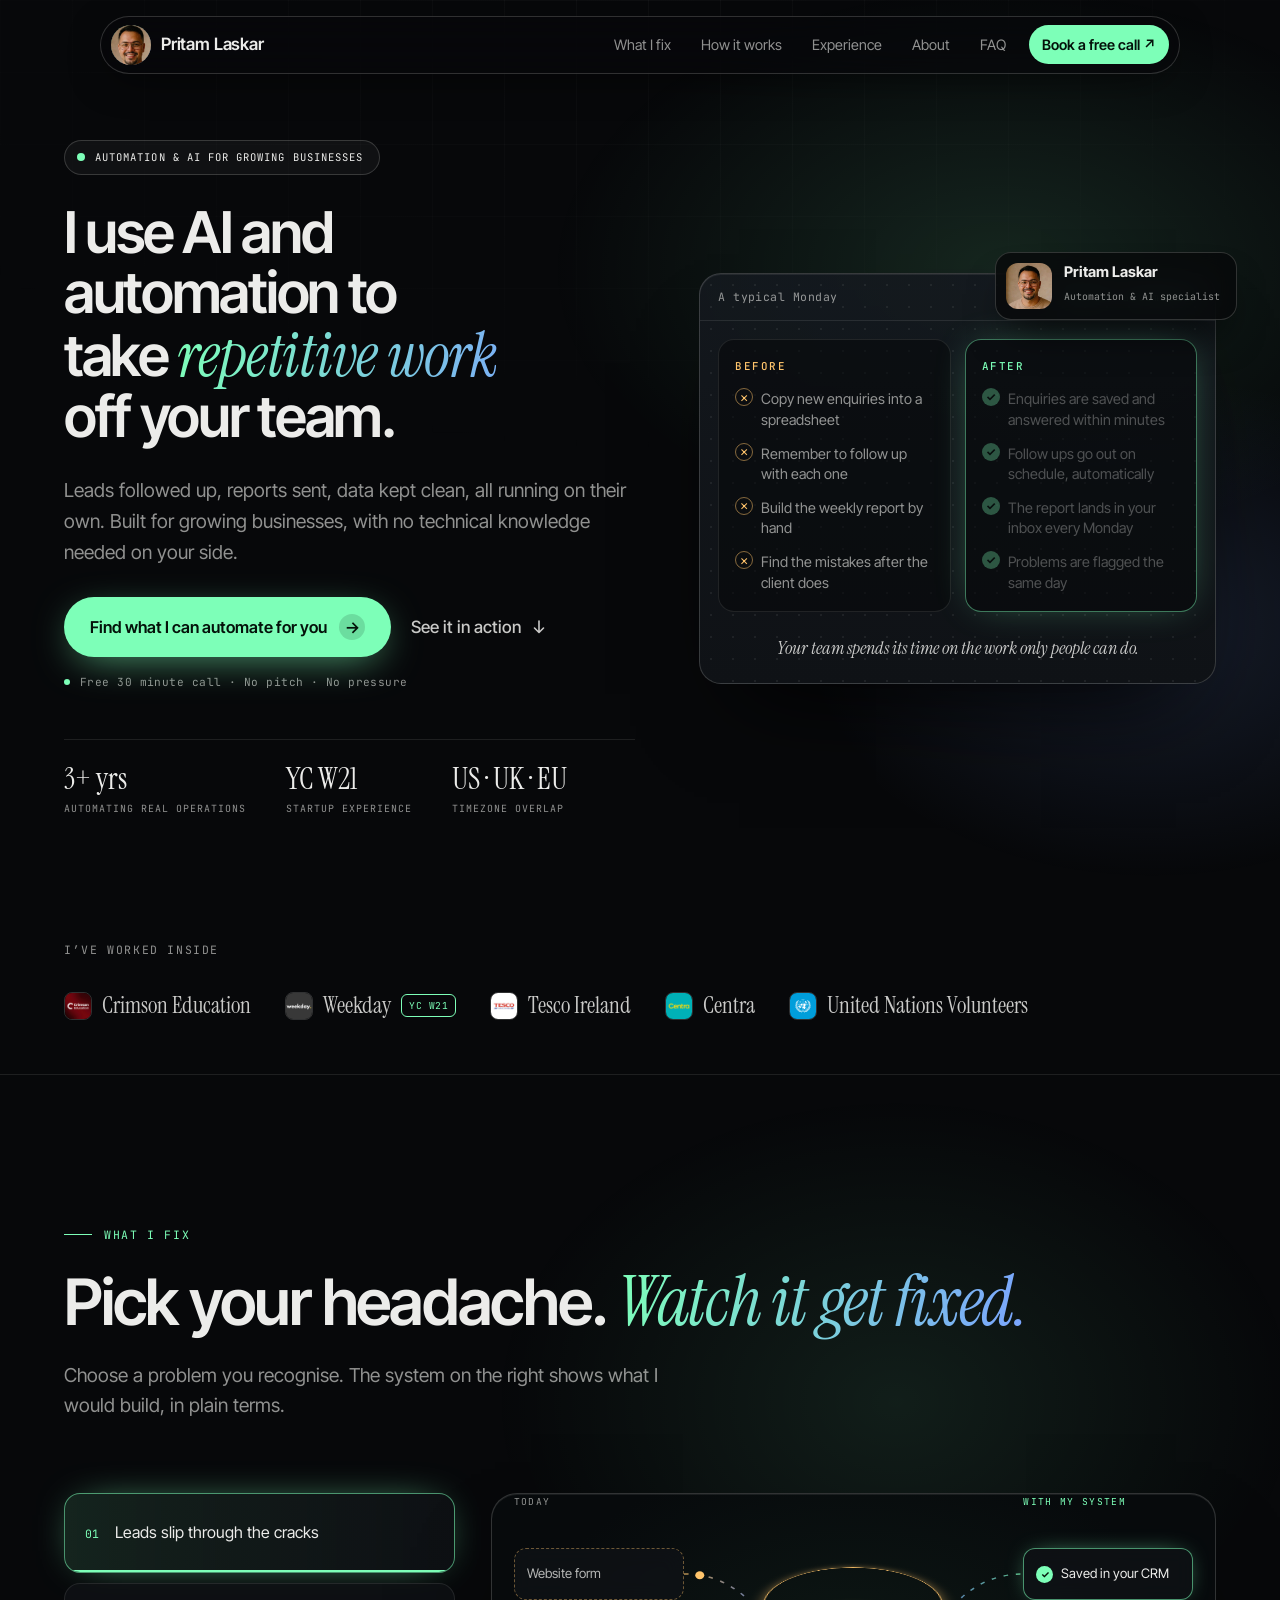
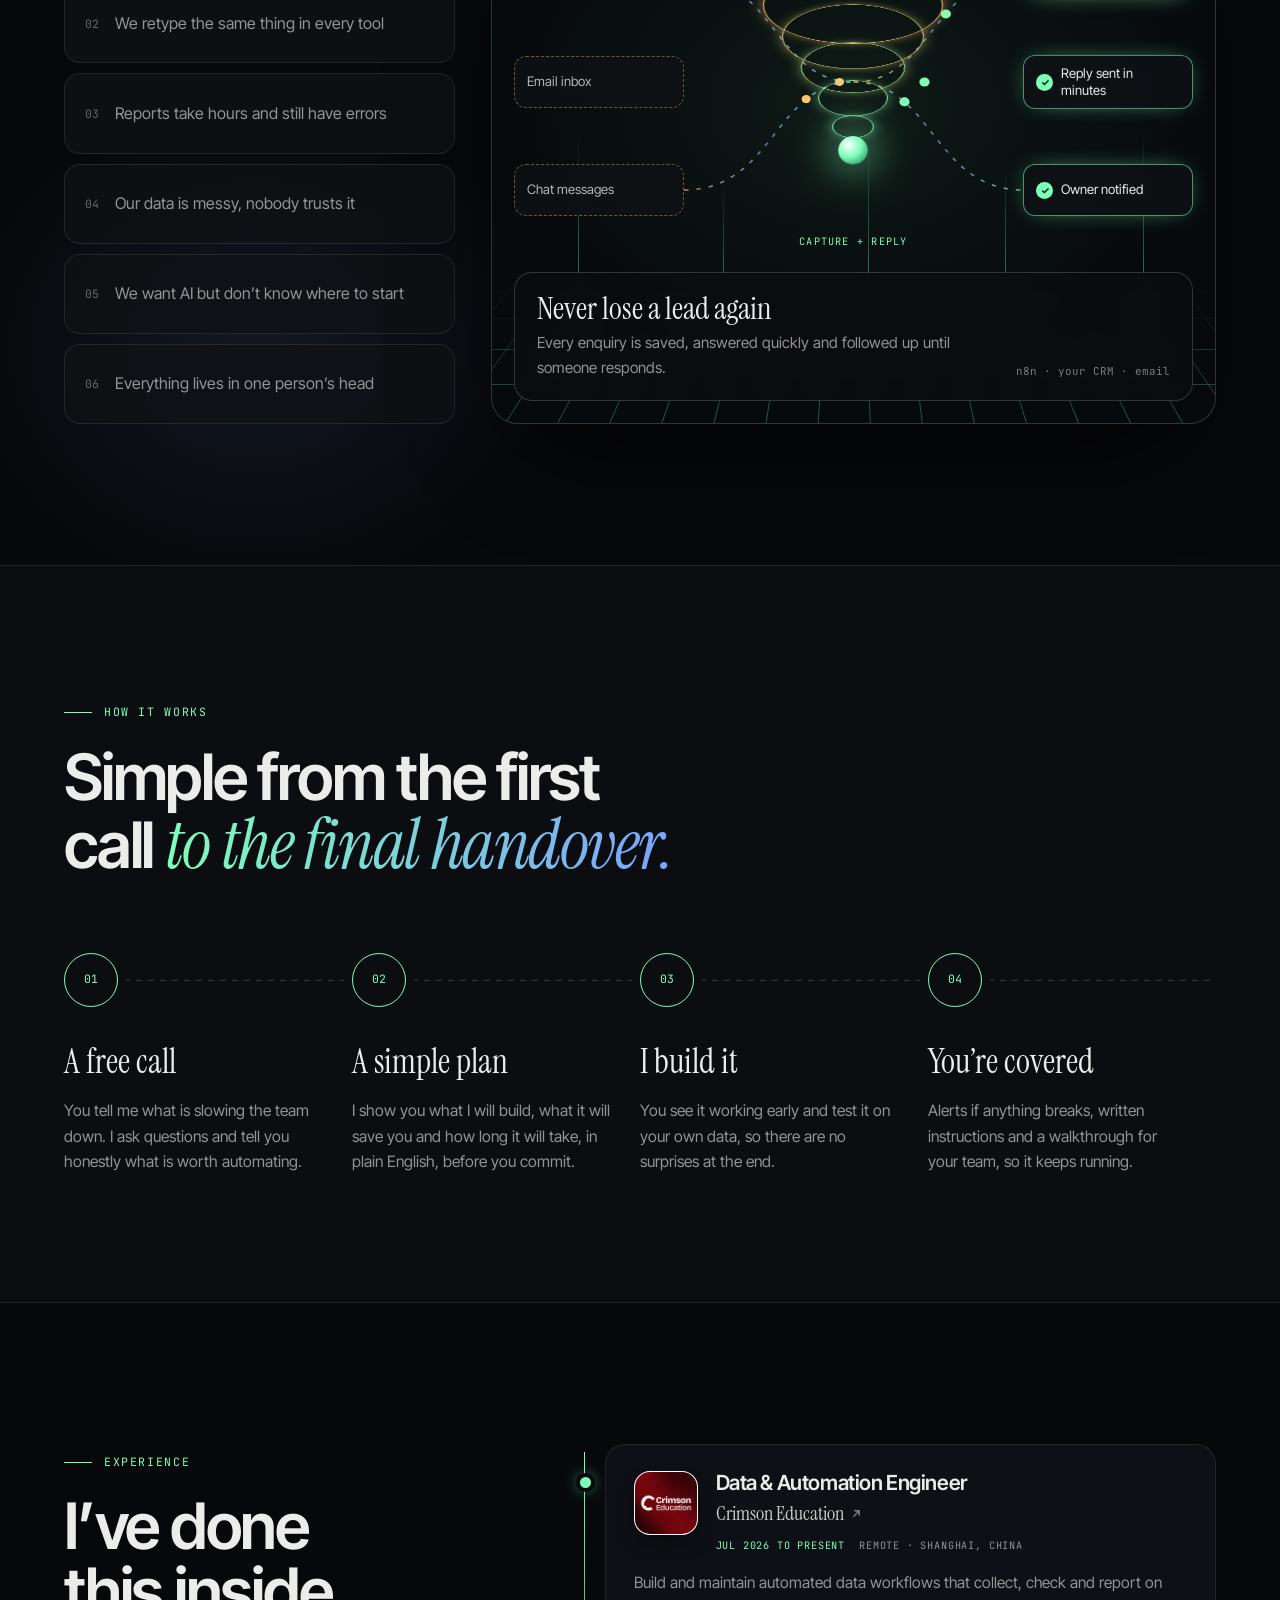
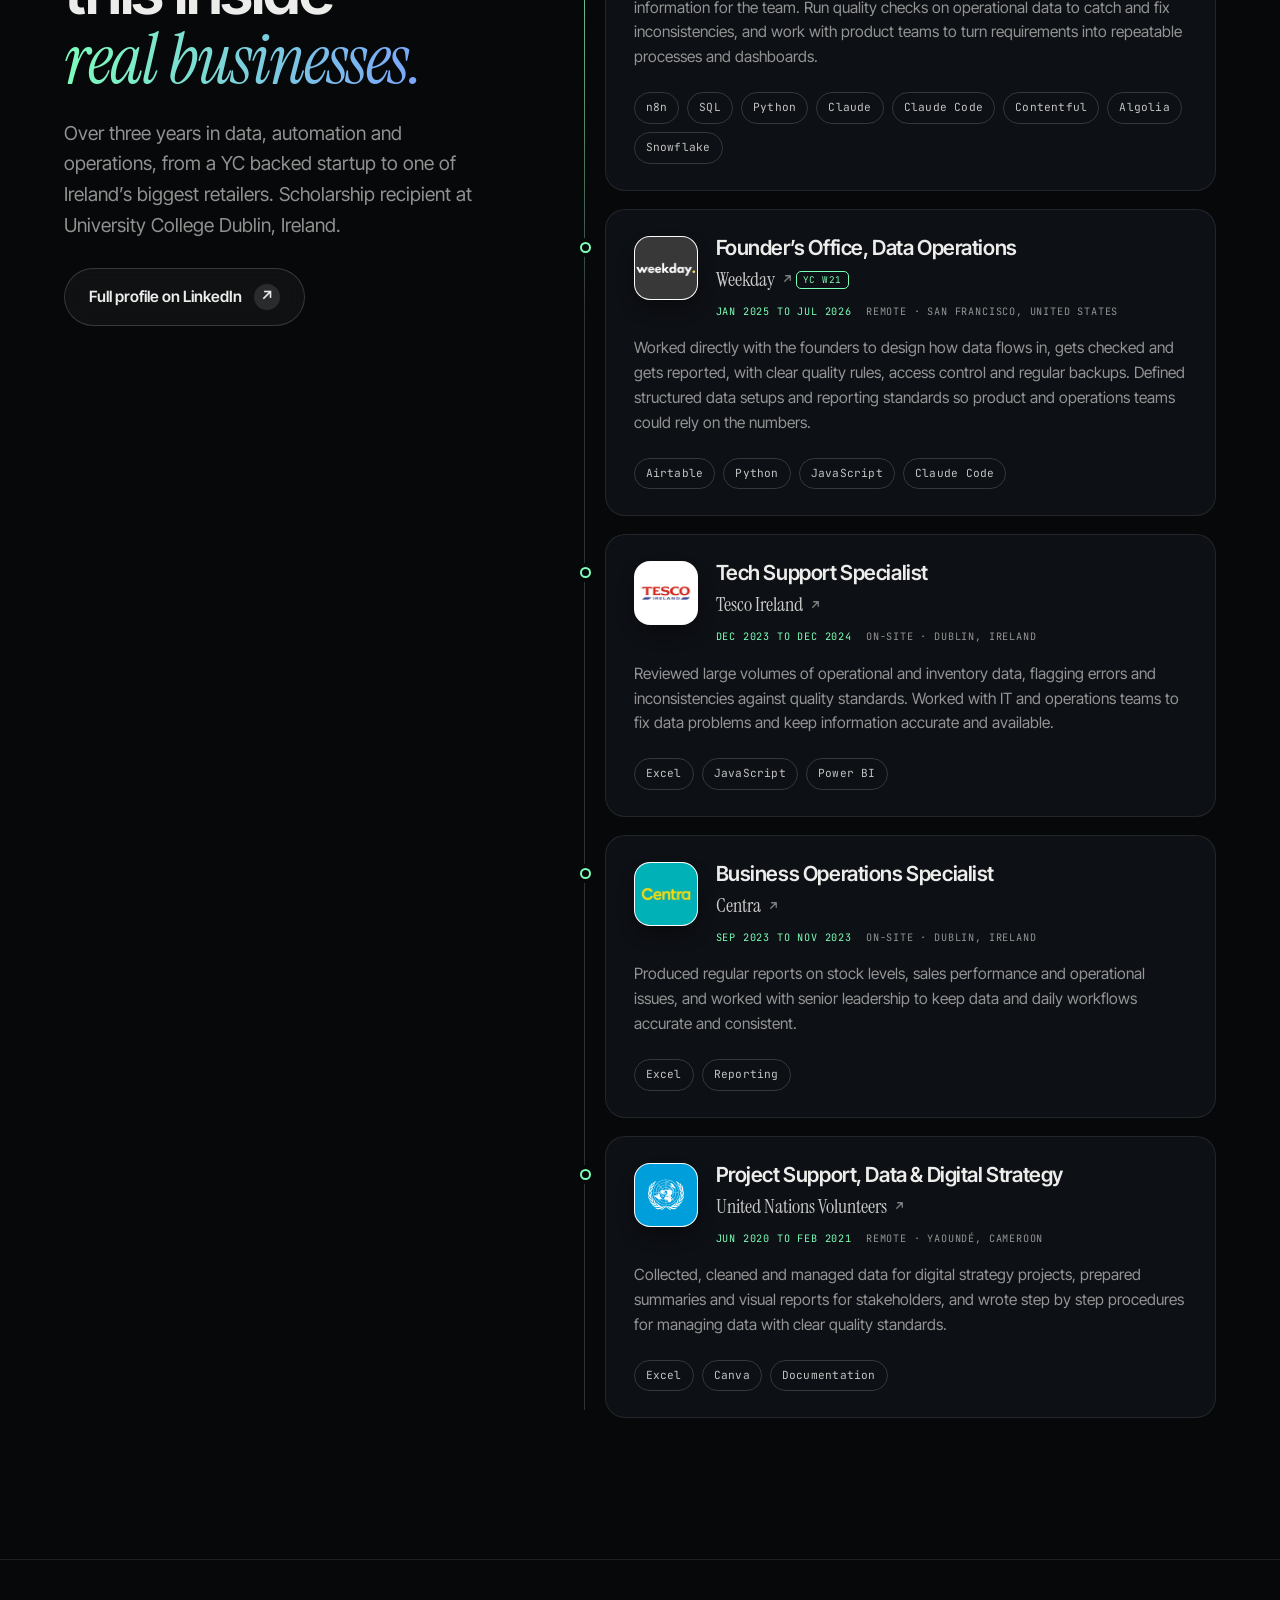
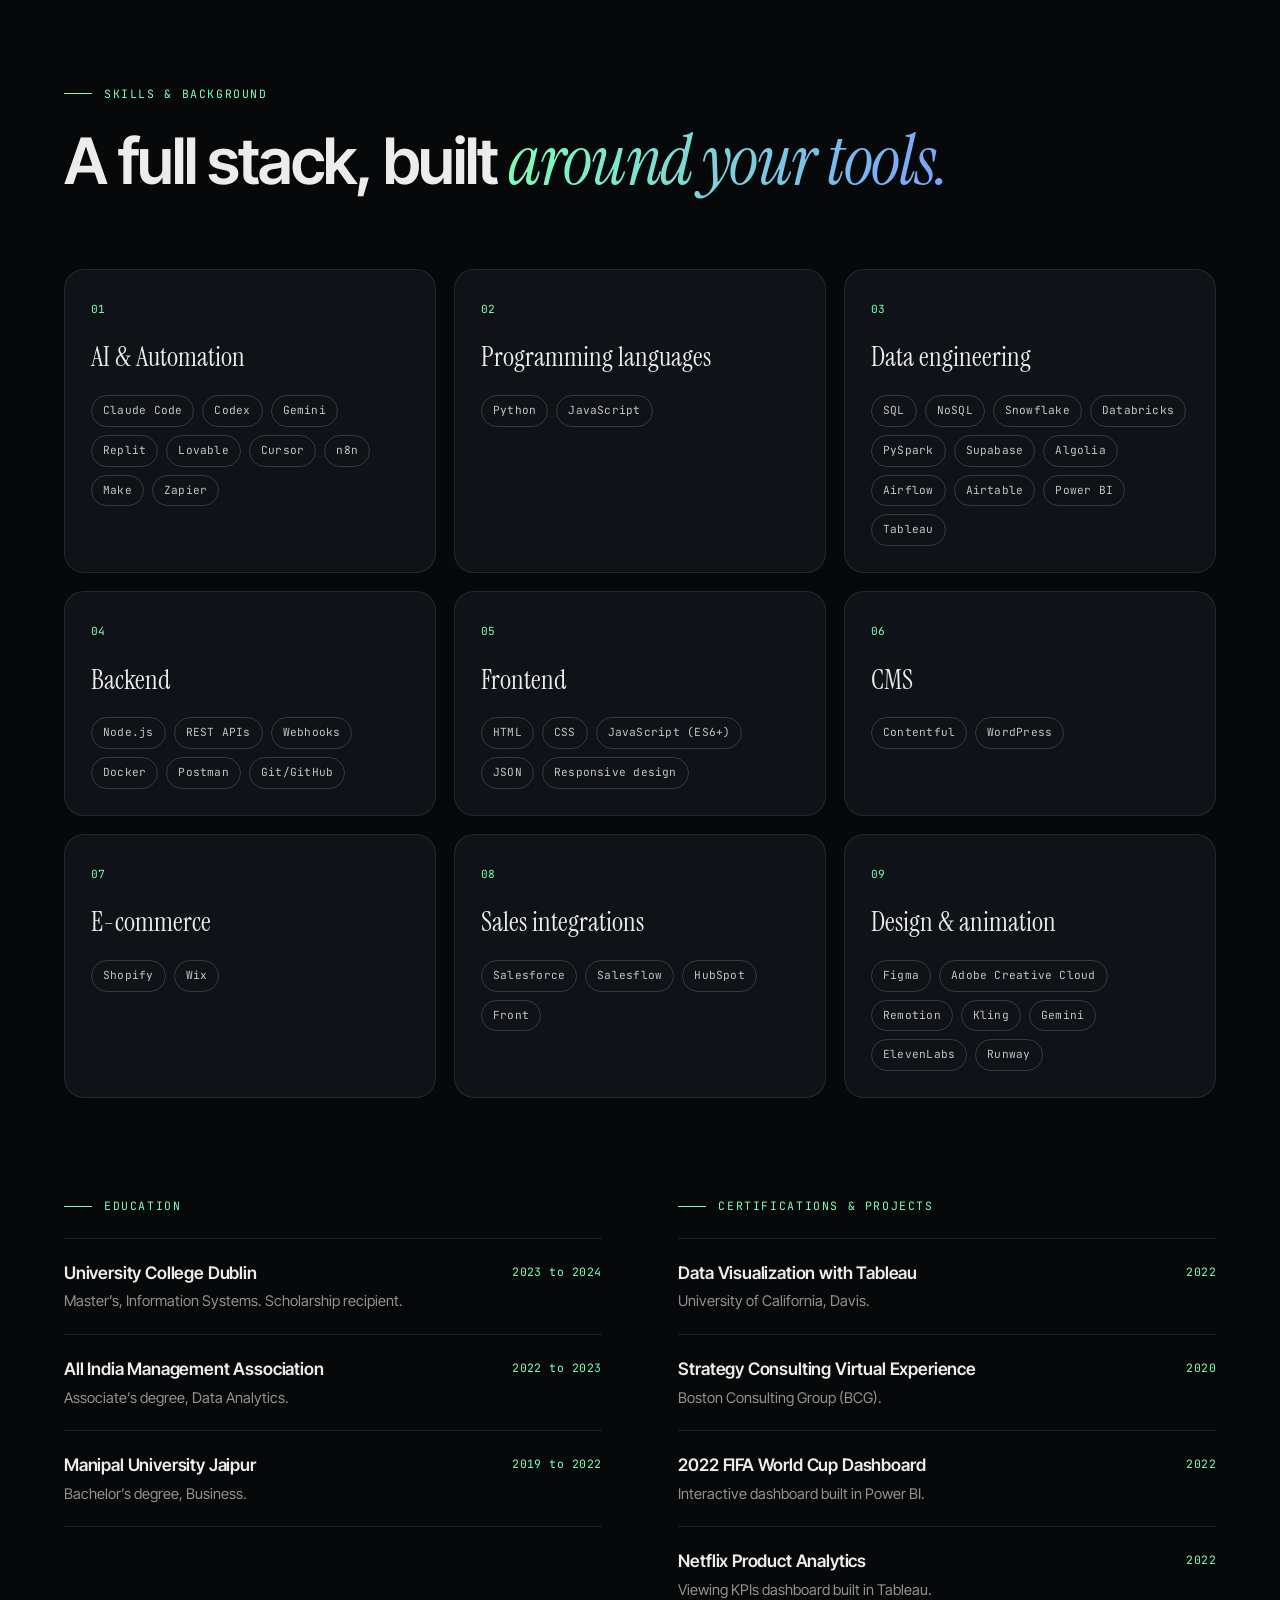
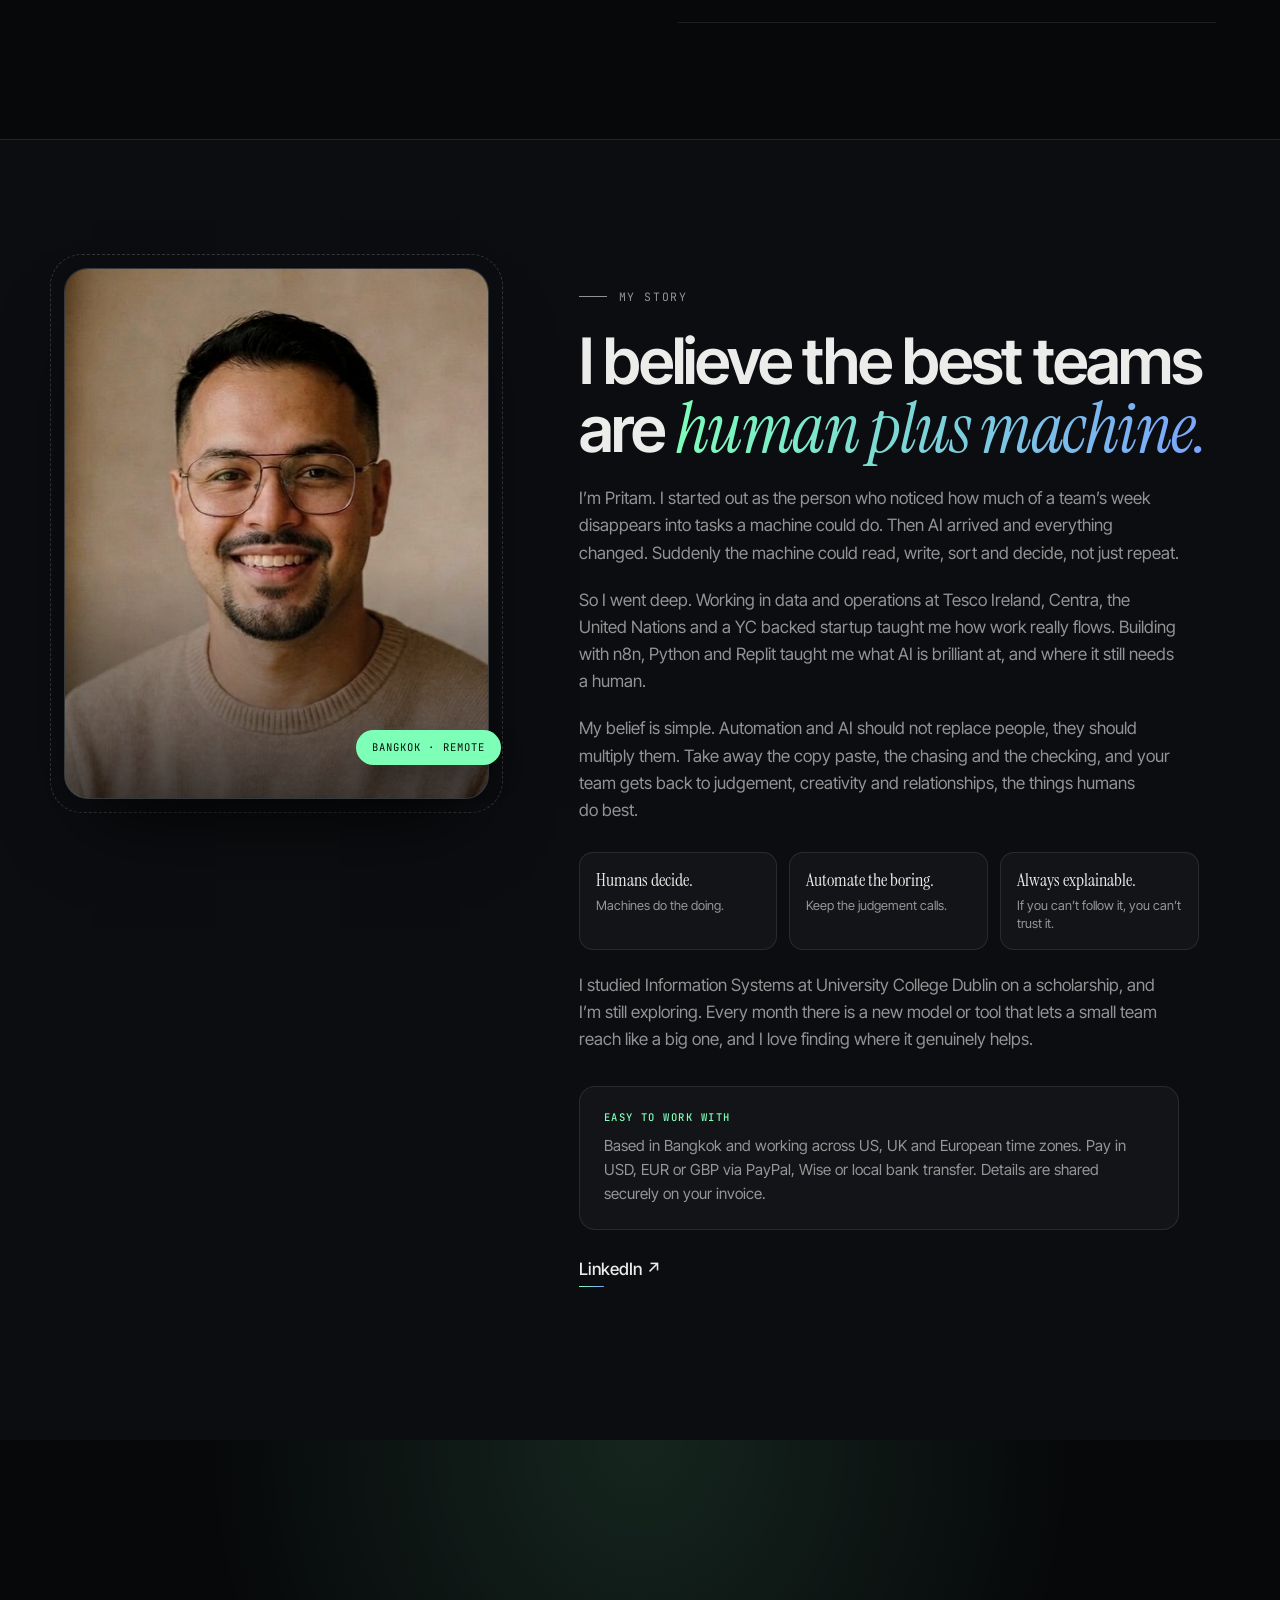
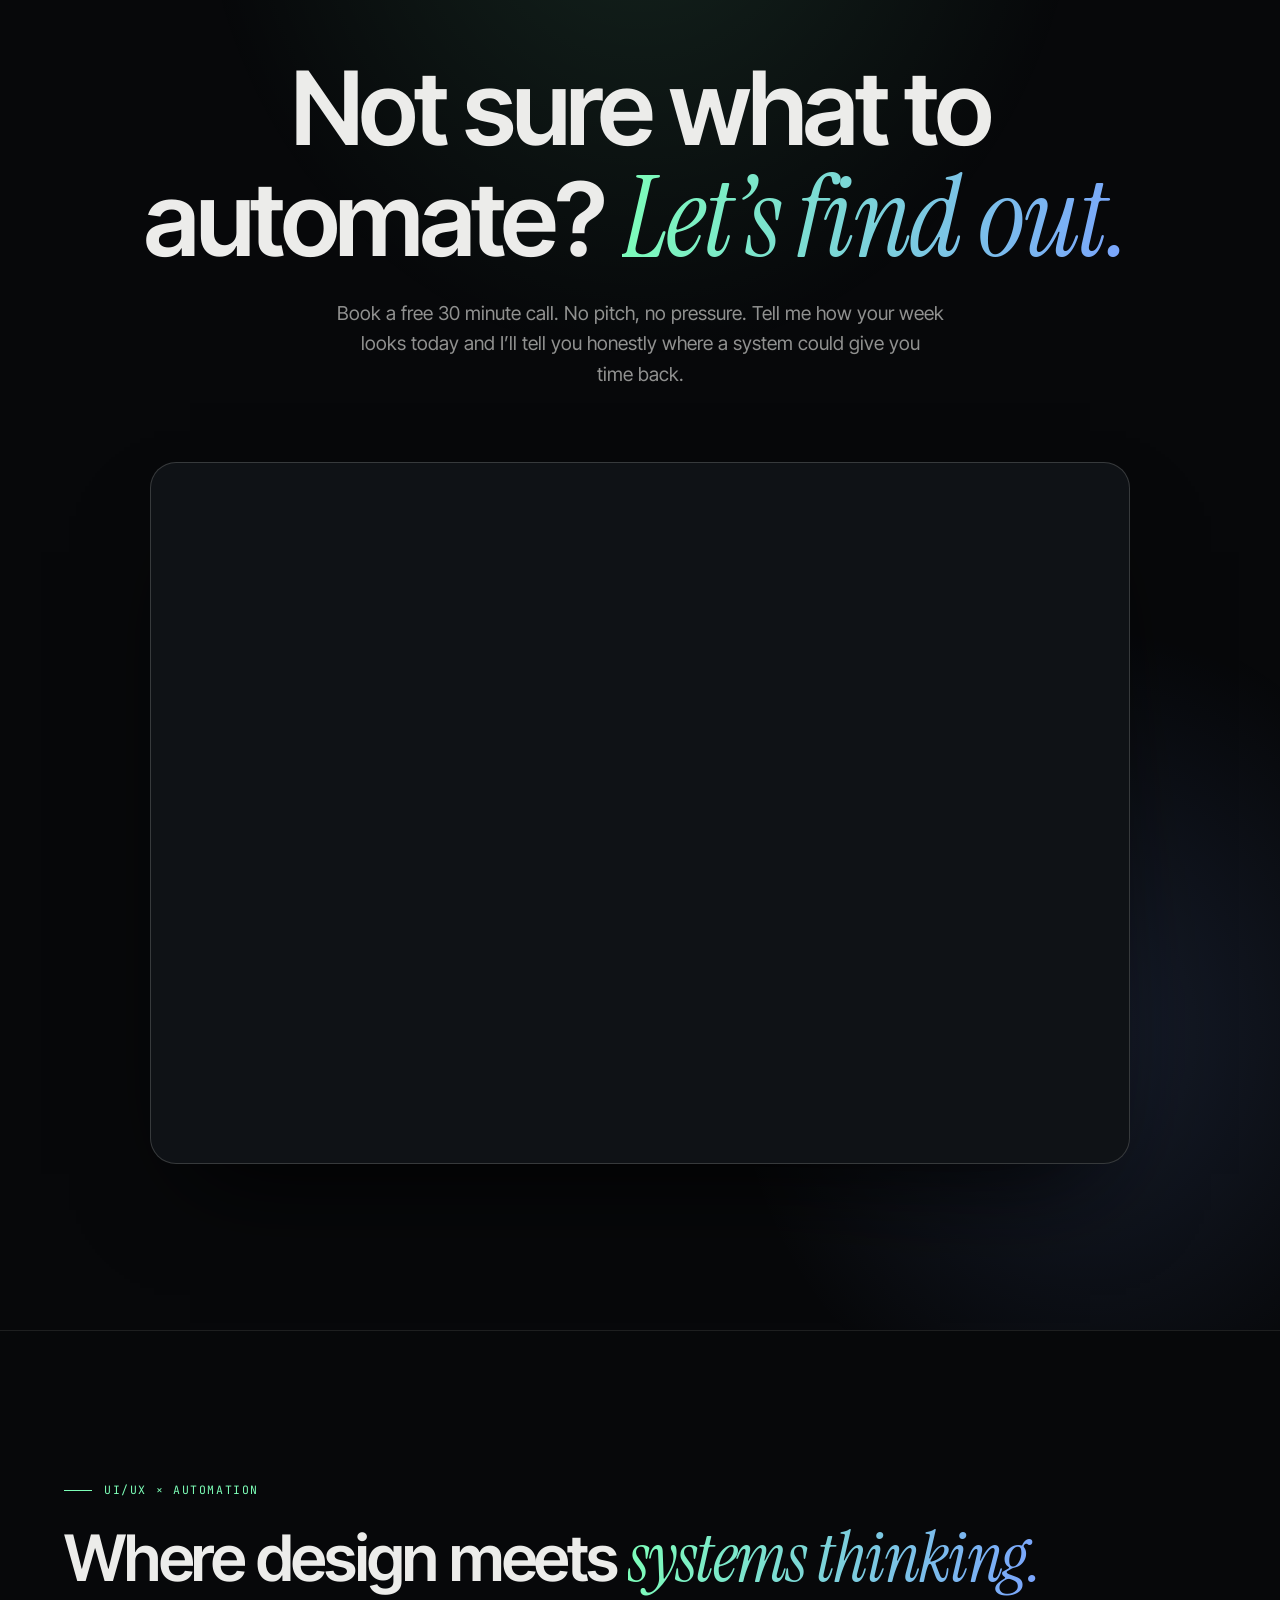
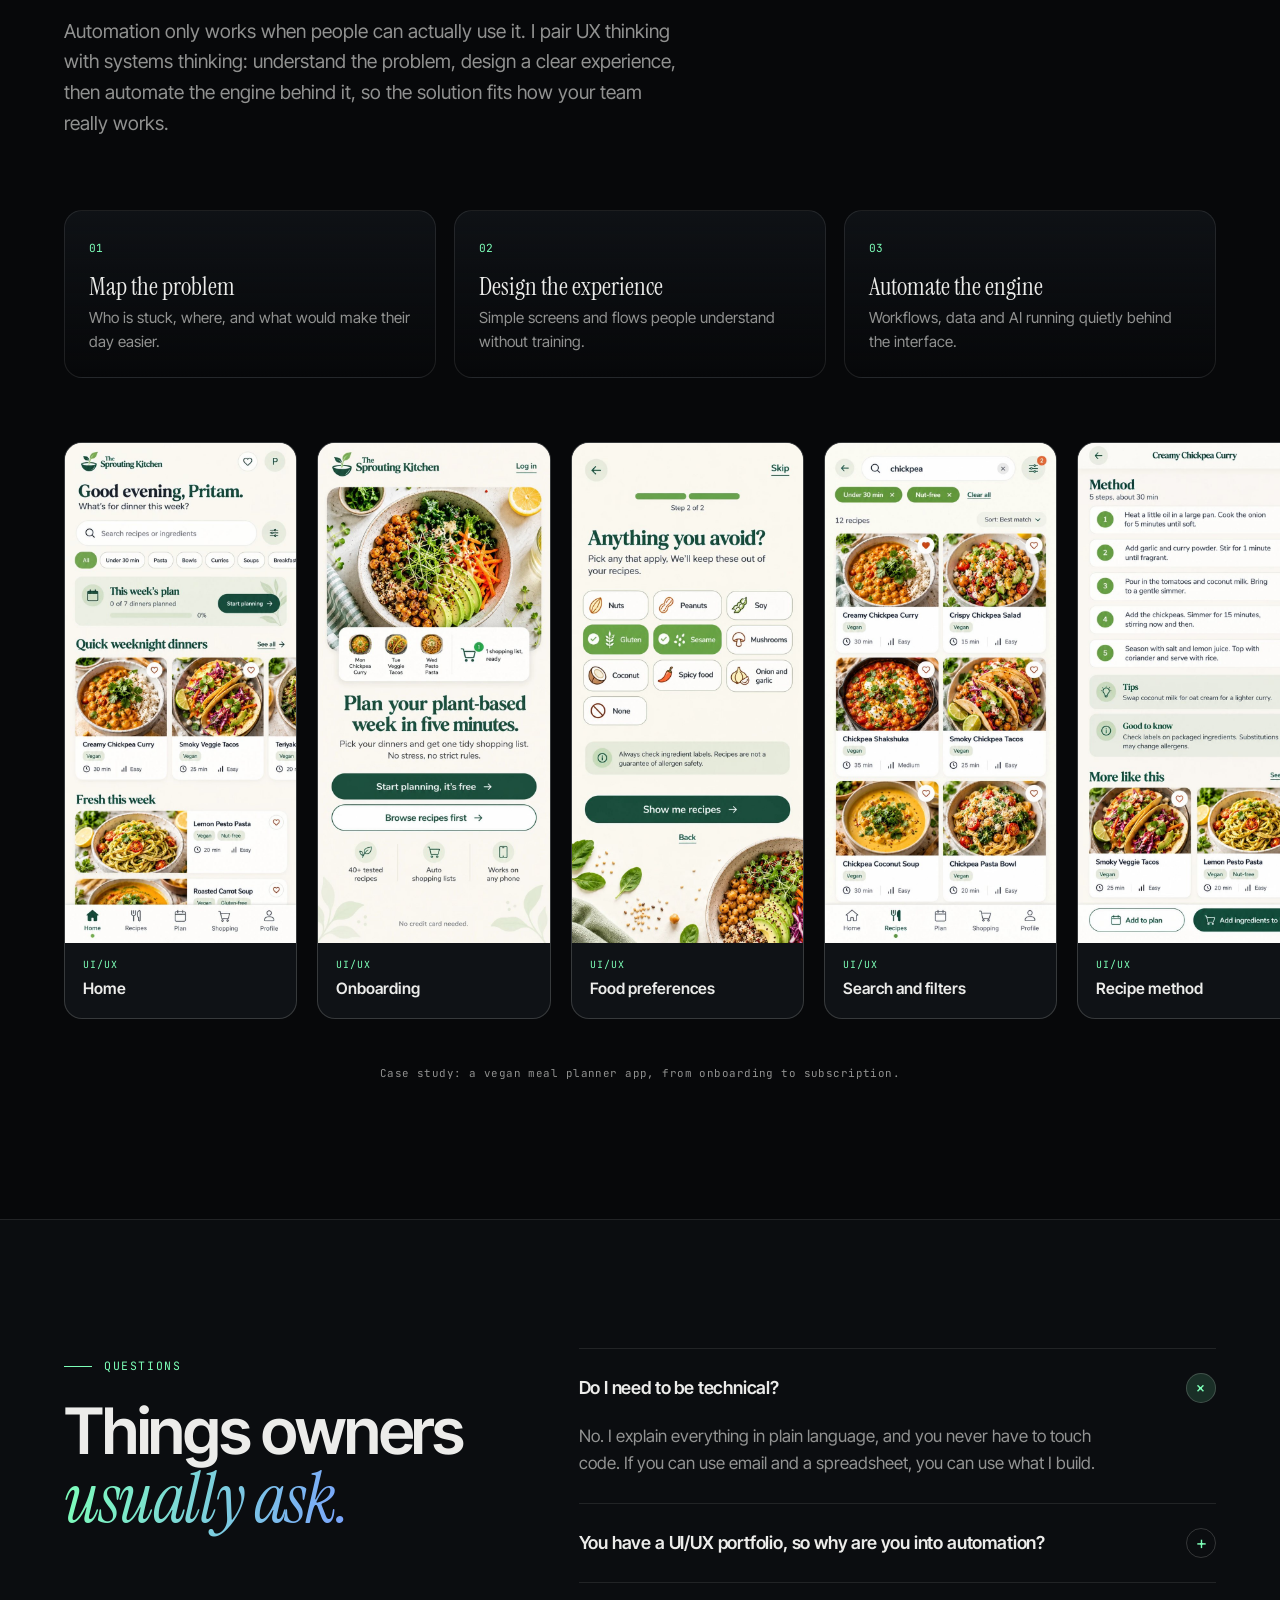
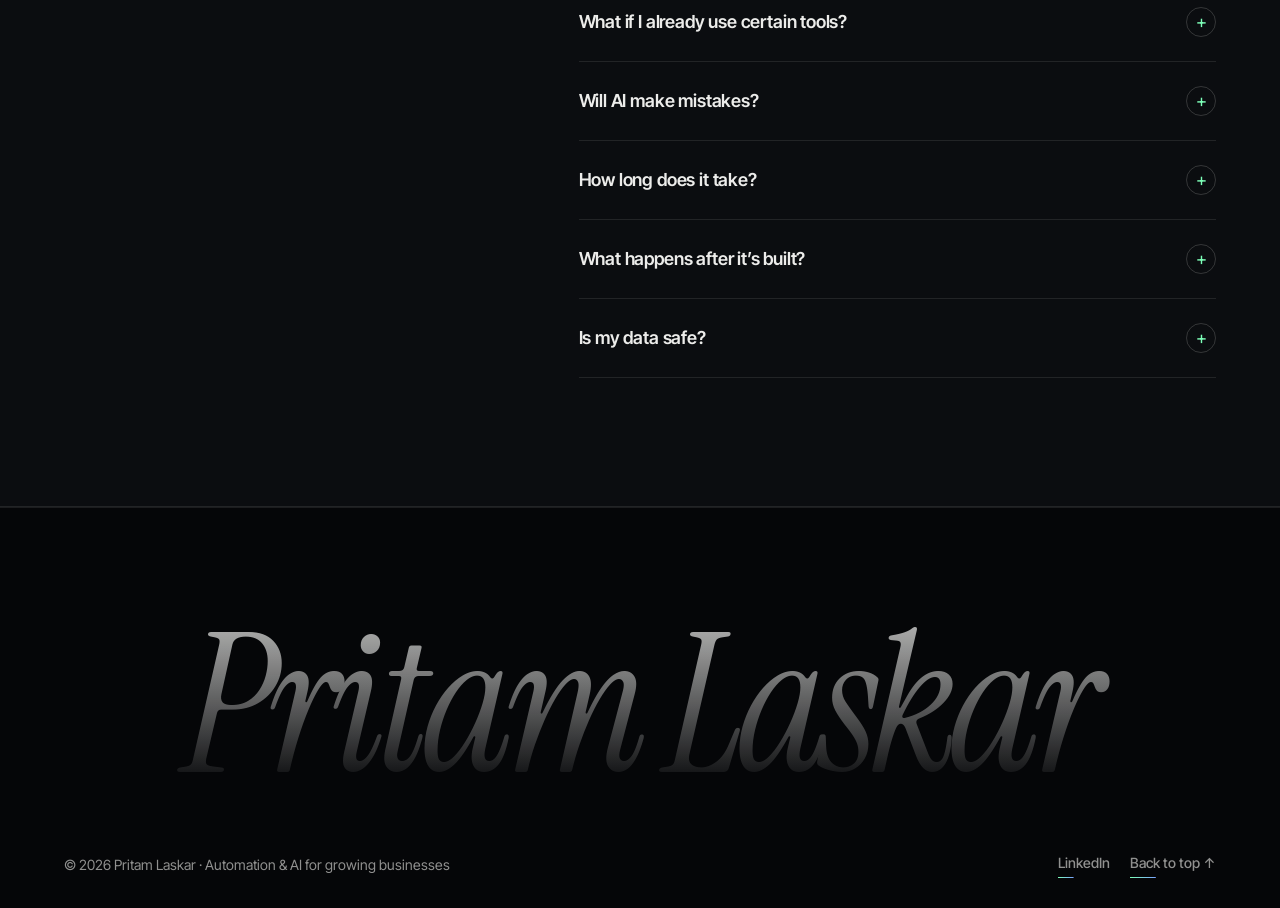
==== commit 173395e7: "Update Weekday and Crimson experience skills Co-Authored-By: Claude Sonnet 5.5 <noreply@anthropic.co" ====
--- a/index.html
+++ b/index.html
@@ -228,7 +228,7 @@
           </div>
         </div>
         <p>Build and maintain automated data workflows that collect, check and report on information for the team. Run quality checks on operational data to catch and fix inconsistencies, and work with product teams to turn requirements into repeatable processes and dashboards.</p>
-        <ul class="chips"><li>n8n</li><li>SQL</li><li>Python</li><li>Claude</li><li>Contentful</li><li>Algolia</li><li>Snowflake</li></ul>
+        <ul class="chips"><li>n8n</li><li>SQL</li><li>Python</li><li>Claude</li><li>Claude Code</li><li>Contentful</li><li>Algolia</li><li>Snowflake</li></ul>
       </li>
       <li class="job reveal">
         <div class="job__head">
@@ -240,7 +240,7 @@
           </div>
         </div>
         <p>Worked directly with the founders to design how data flows in, gets checked and gets reported, with clear quality rules, access control and regular backups. Defined structured data setups and reporting standards so product and operations teams could rely on the numbers.</p>
-        <ul class="chips"><li>Airtable</li><li>JavaScript</li><li>Reporting</li><li>Data quality</li></ul>
+        <ul class="chips"><li>Airtable</li><li>Python</li><li>JavaScript</li><li>Claude Code</li></ul>
       </li>
       <li class="job reveal">
         <div class="job__head">
--- a/styles.css
+++ b/styles.css
@@ -529,8 +529,7 @@
   .lab__list { grid-template-columns: 1fr; } .diagram { margin-inline: 12px; height: 320px; } .pchip { font-size: .68rem; padding: 6px 7px; min-height: 46px; } .pchip--out::before { display: none; } .colh { font-size: .52rem; } .lab__result { margin-inline: 12px; } .principles { grid-template-columns: 1fr; }
   .hero { padding-top: 110px; }
   .bento, .pains, .ex-grid, .stack__grid, .steps, .ba, .trio { grid-template-columns: 1fr; }
-  .hero__stage { display: flex; flex-direction: column; }
-  .stage__id { position: static; order: -1; align-self: flex-start; margin-bottom: 14px; animation: none; }
+  .stage__id { display: none; }
   .plist li { flex-direction: column; gap: 6px; }
   .cursor-glow { display: none; }
   .timeline { padding-left: 18px; } .job::before { left: -18px; }
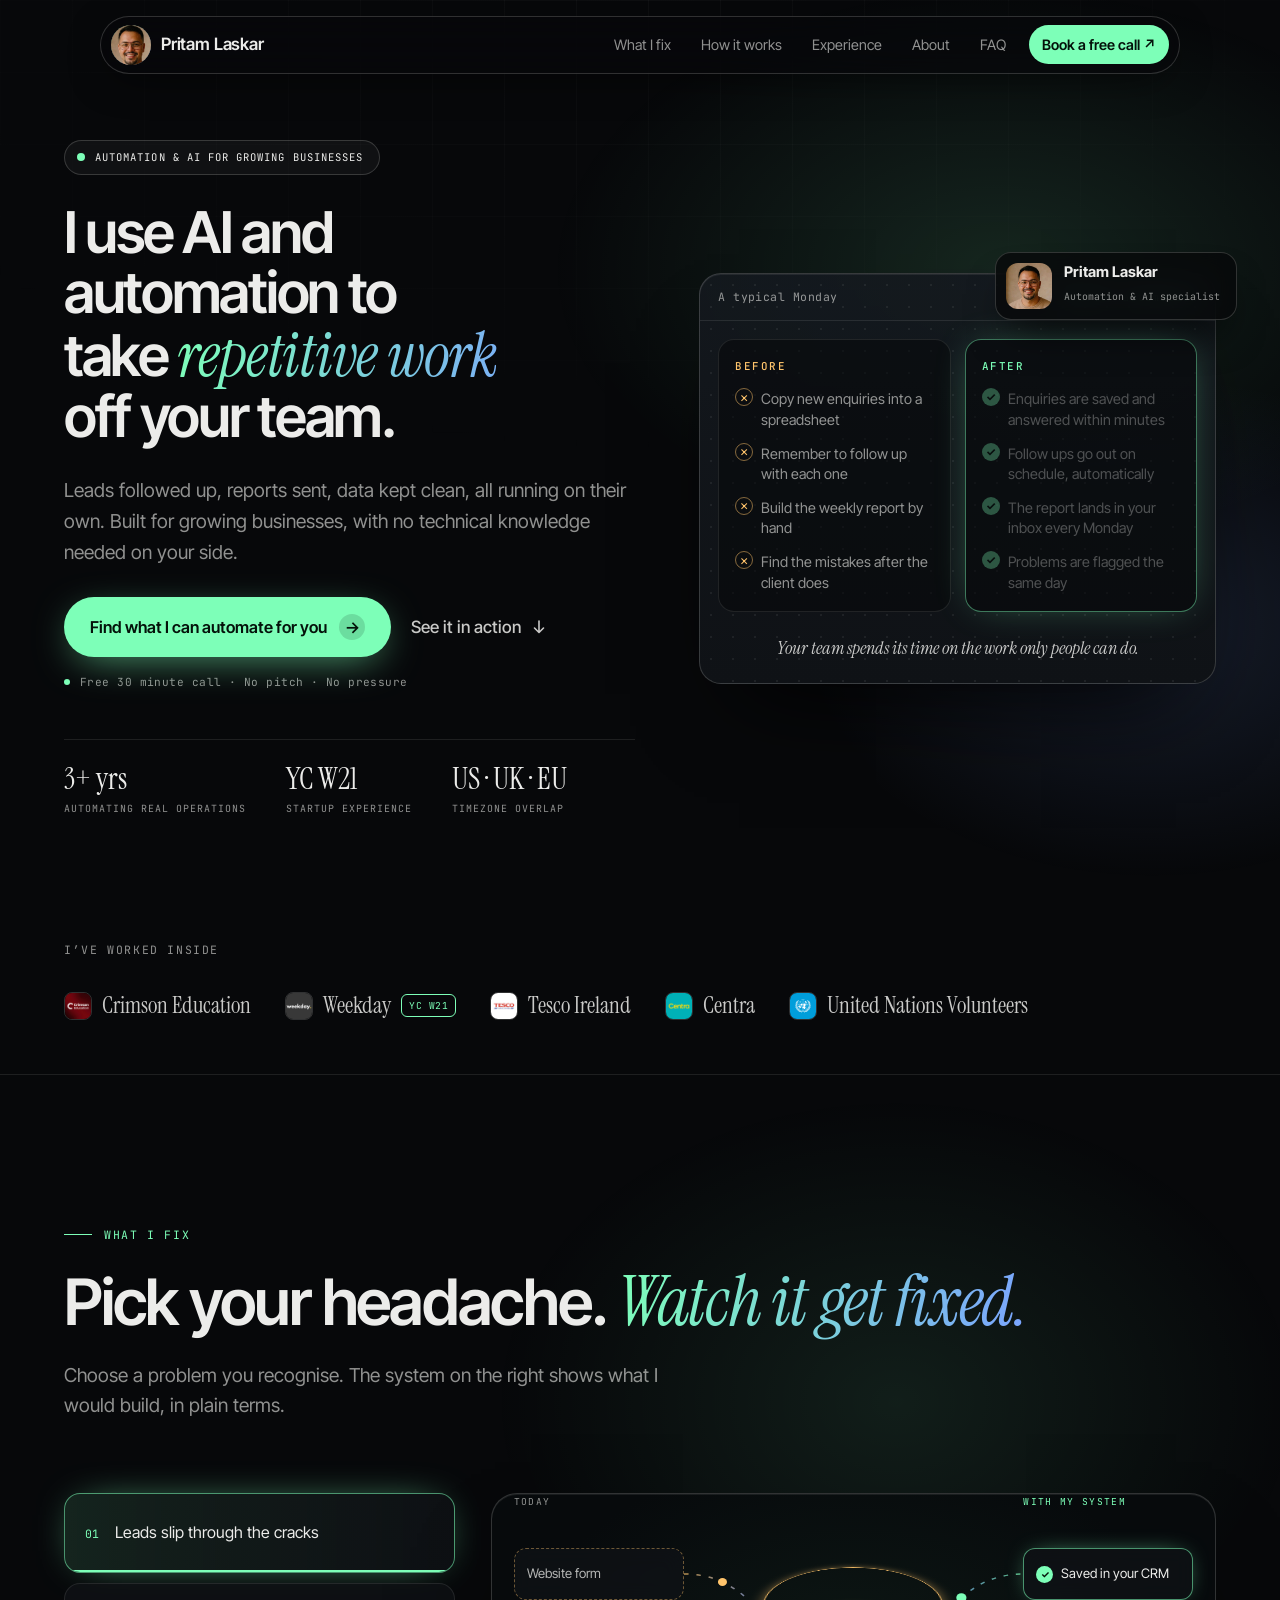
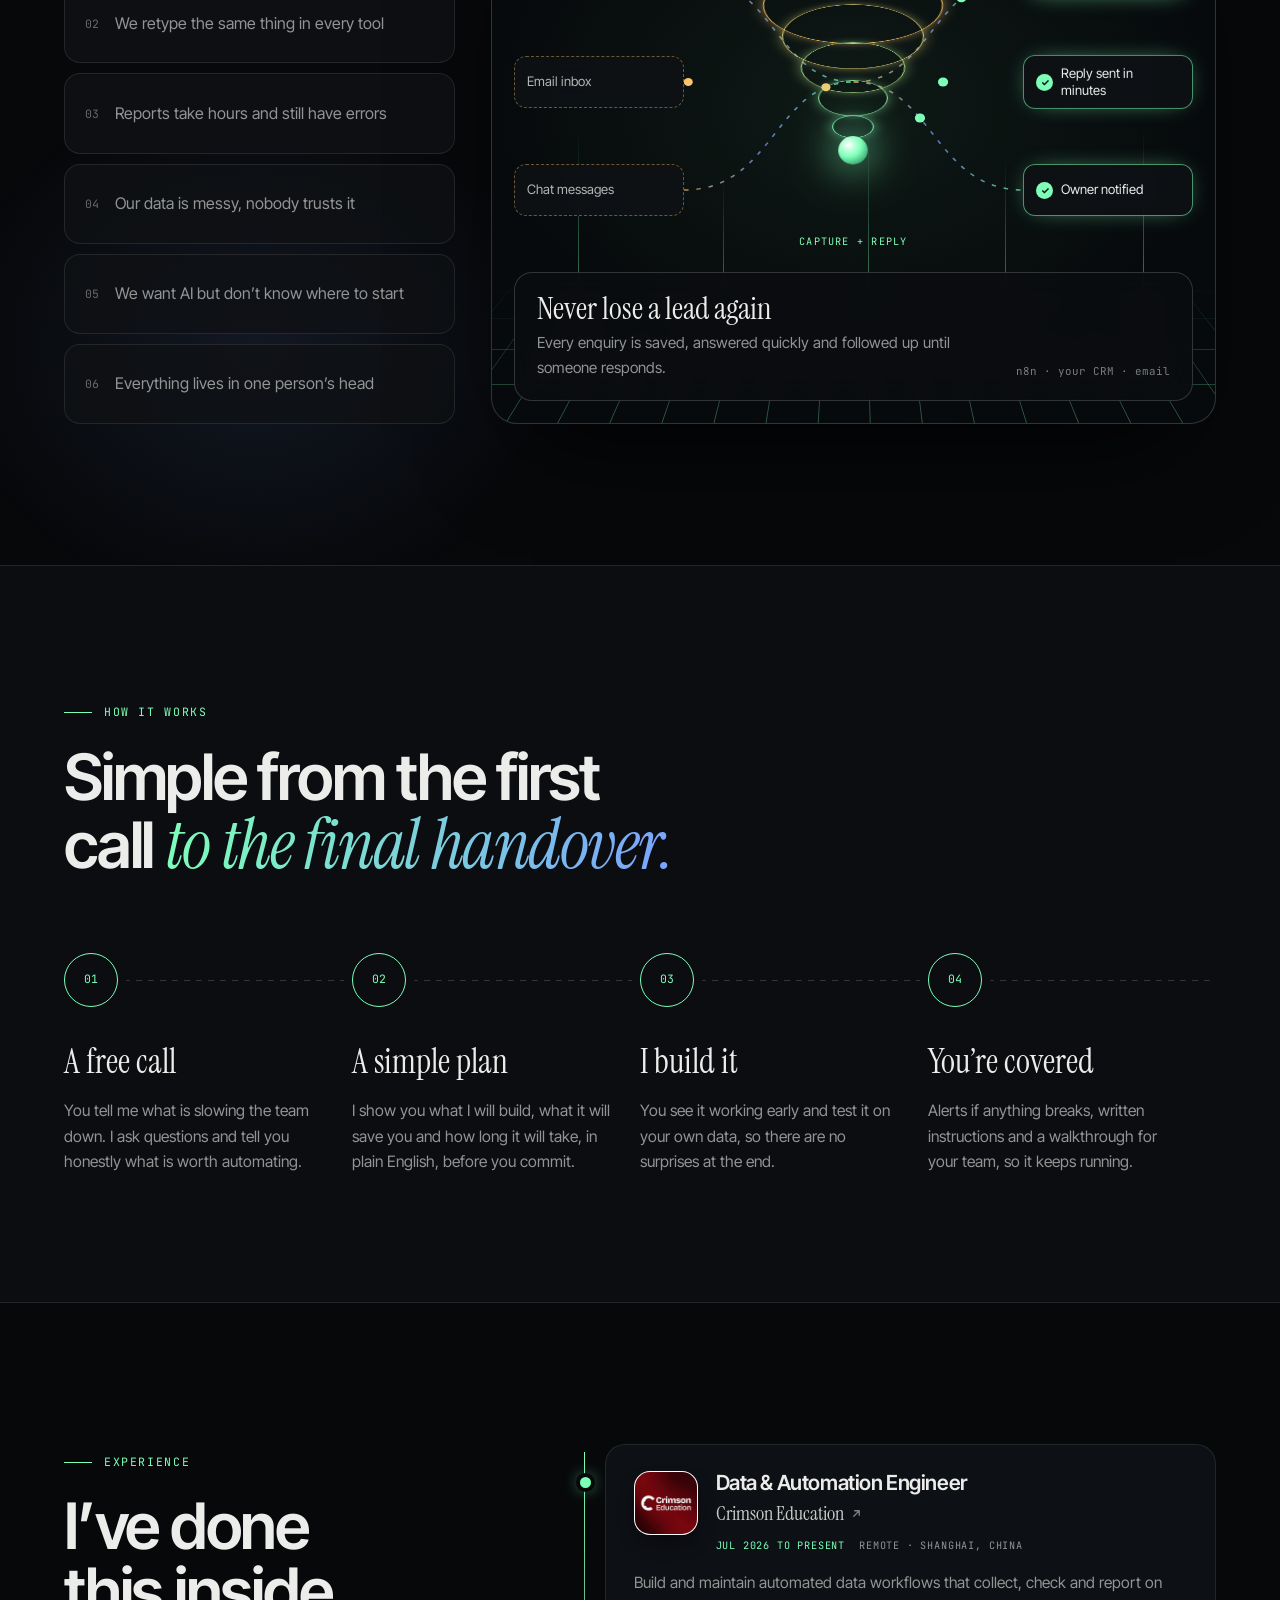
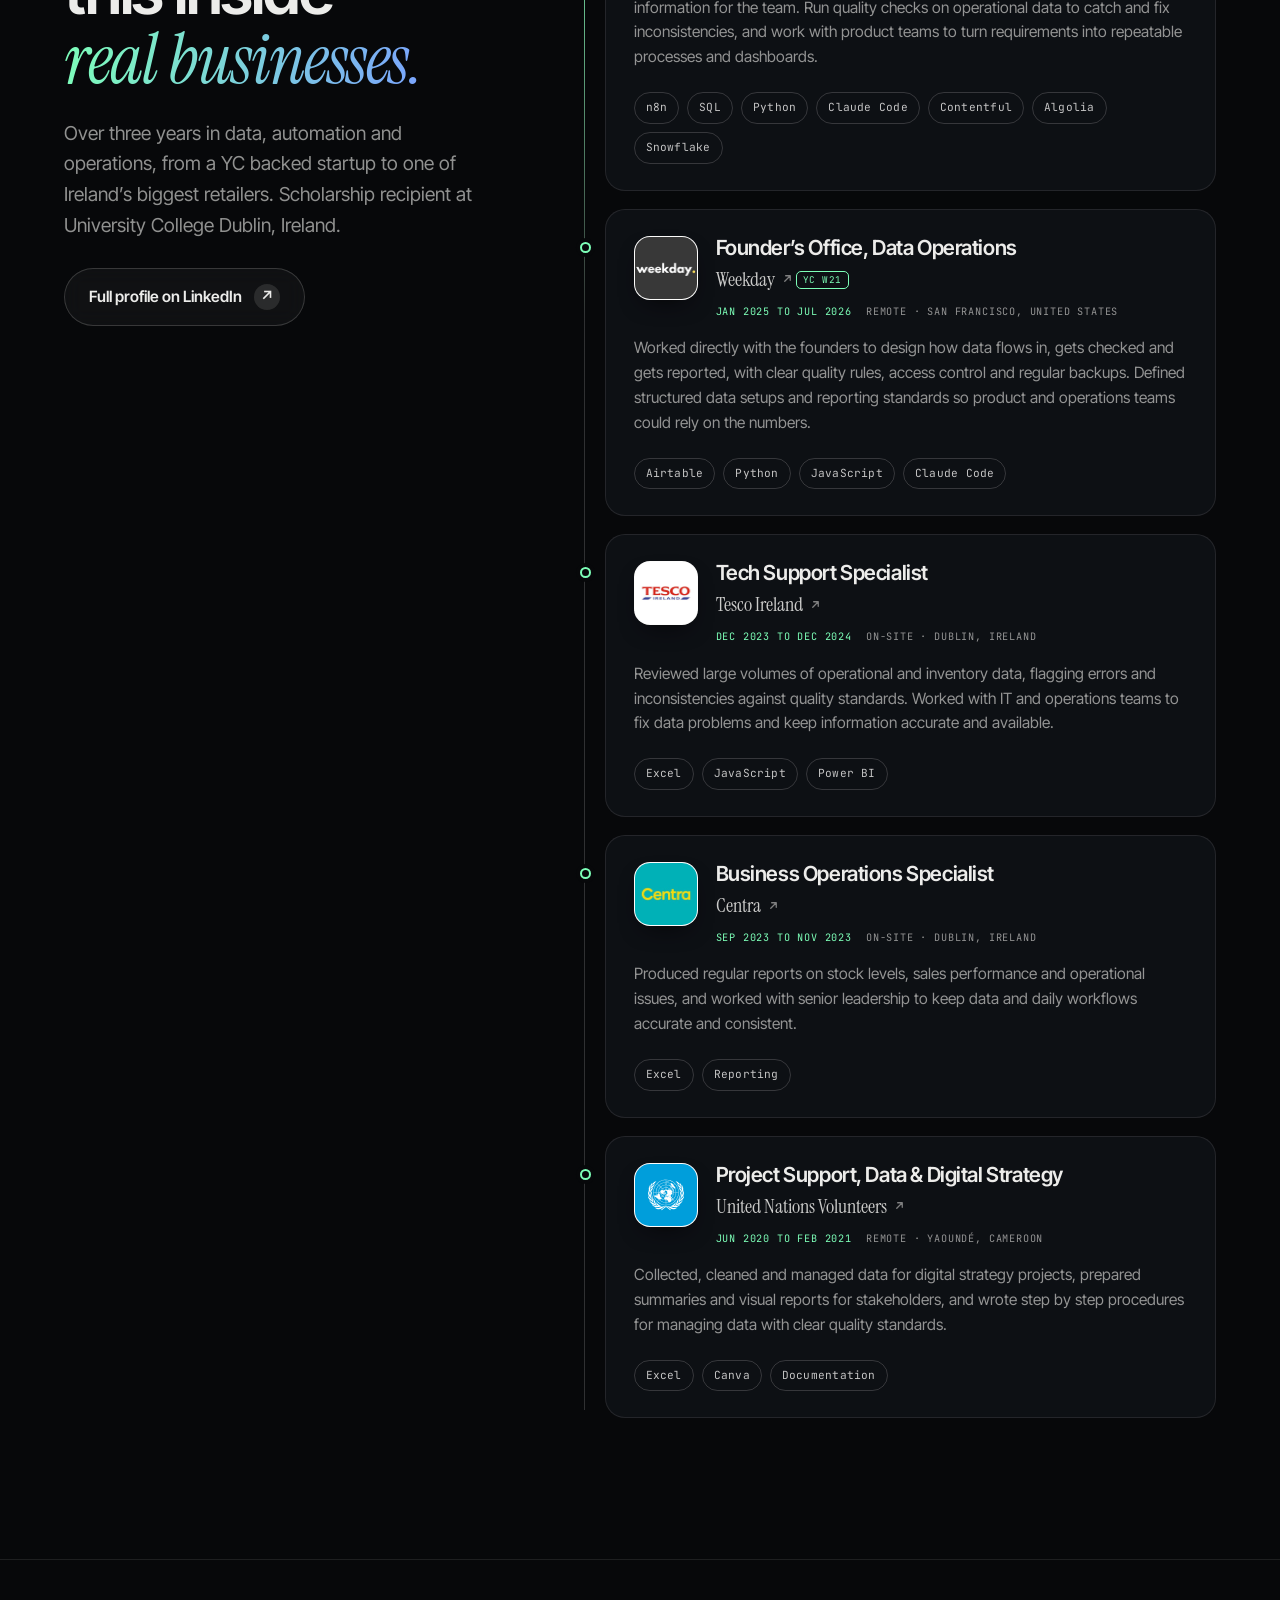
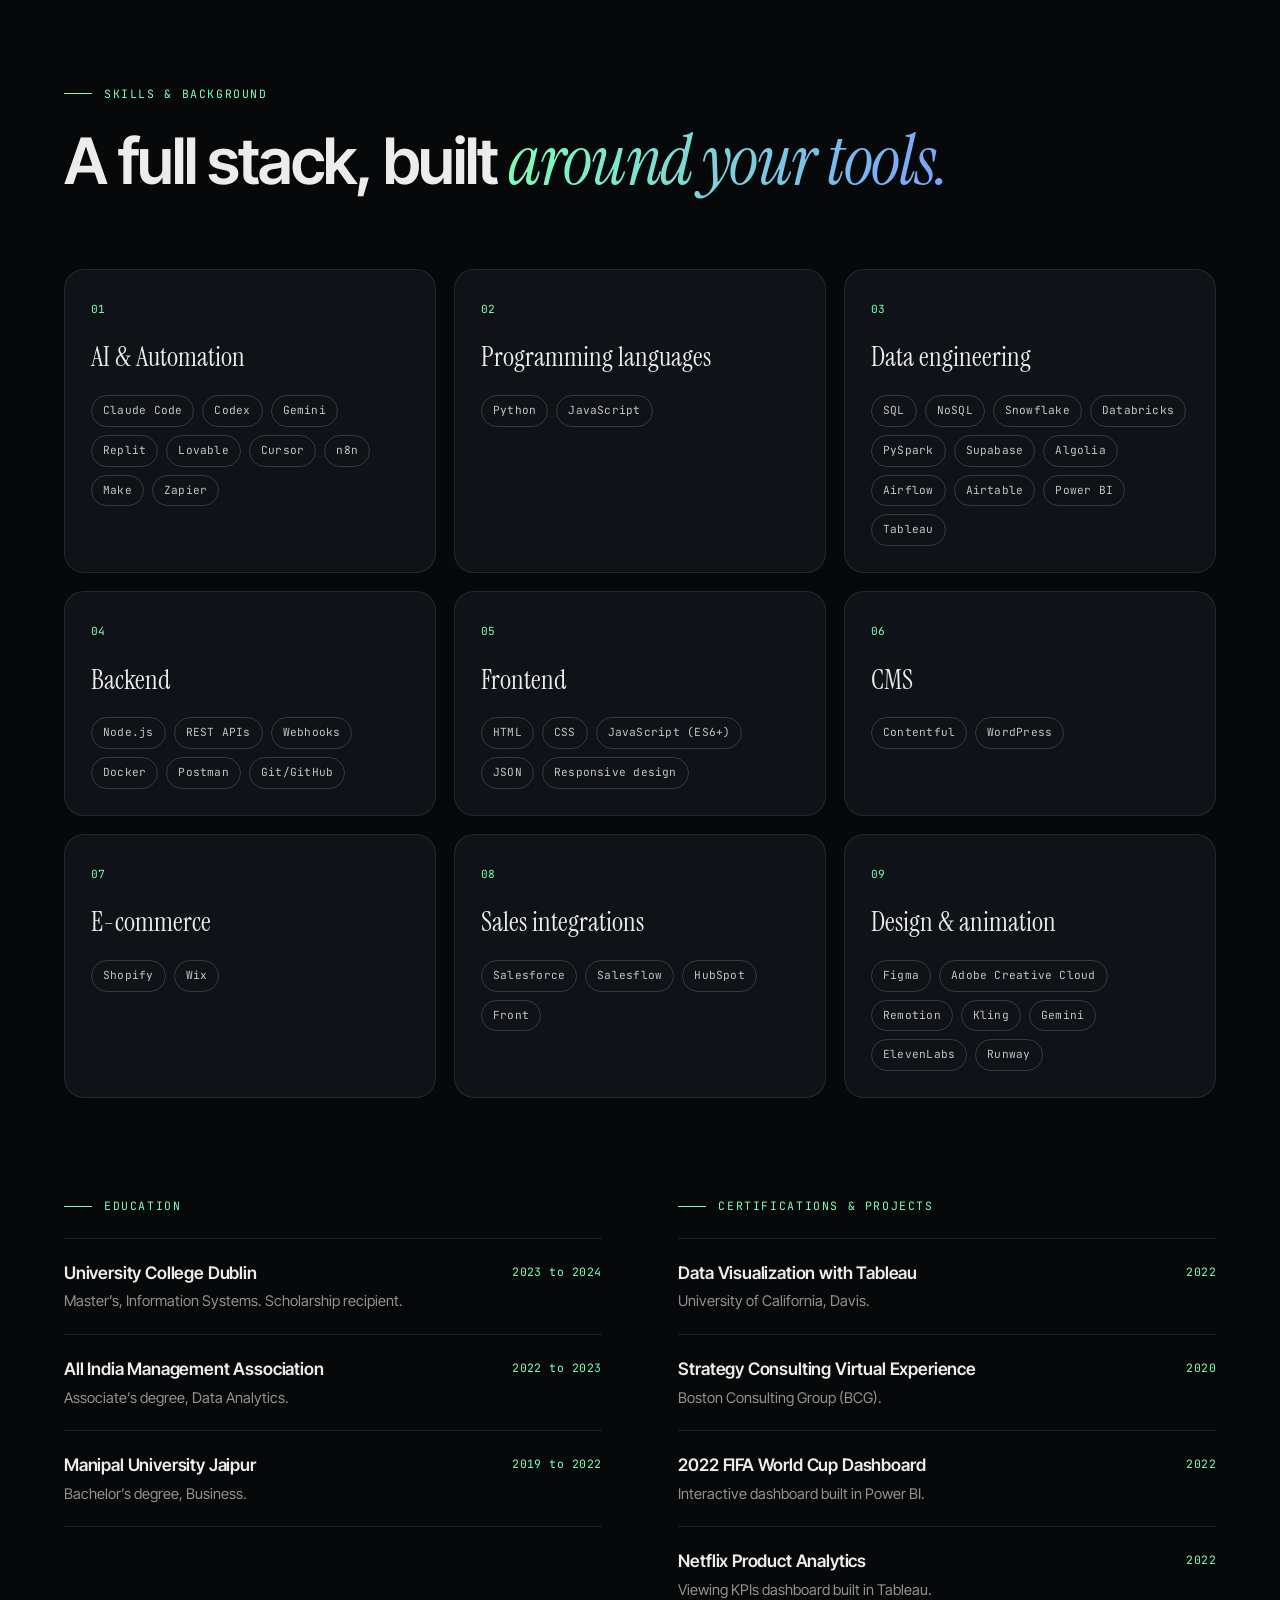
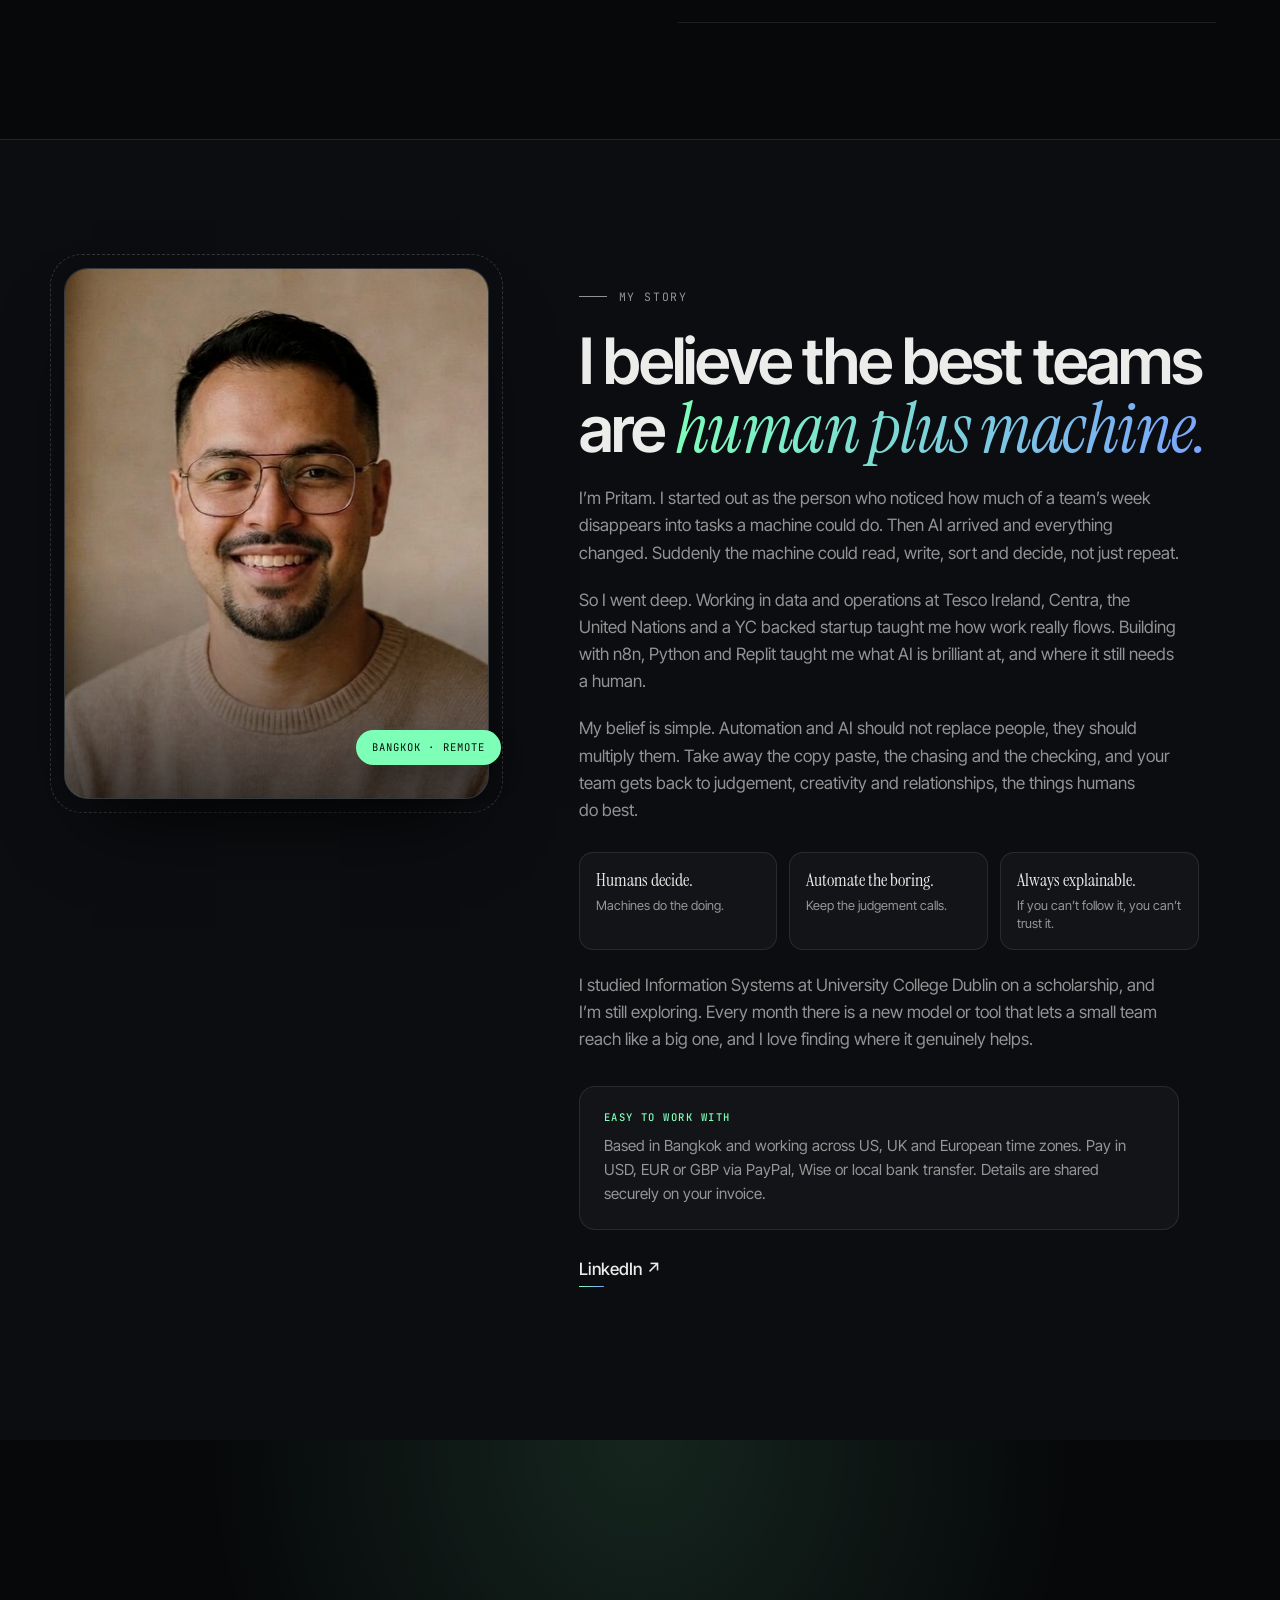
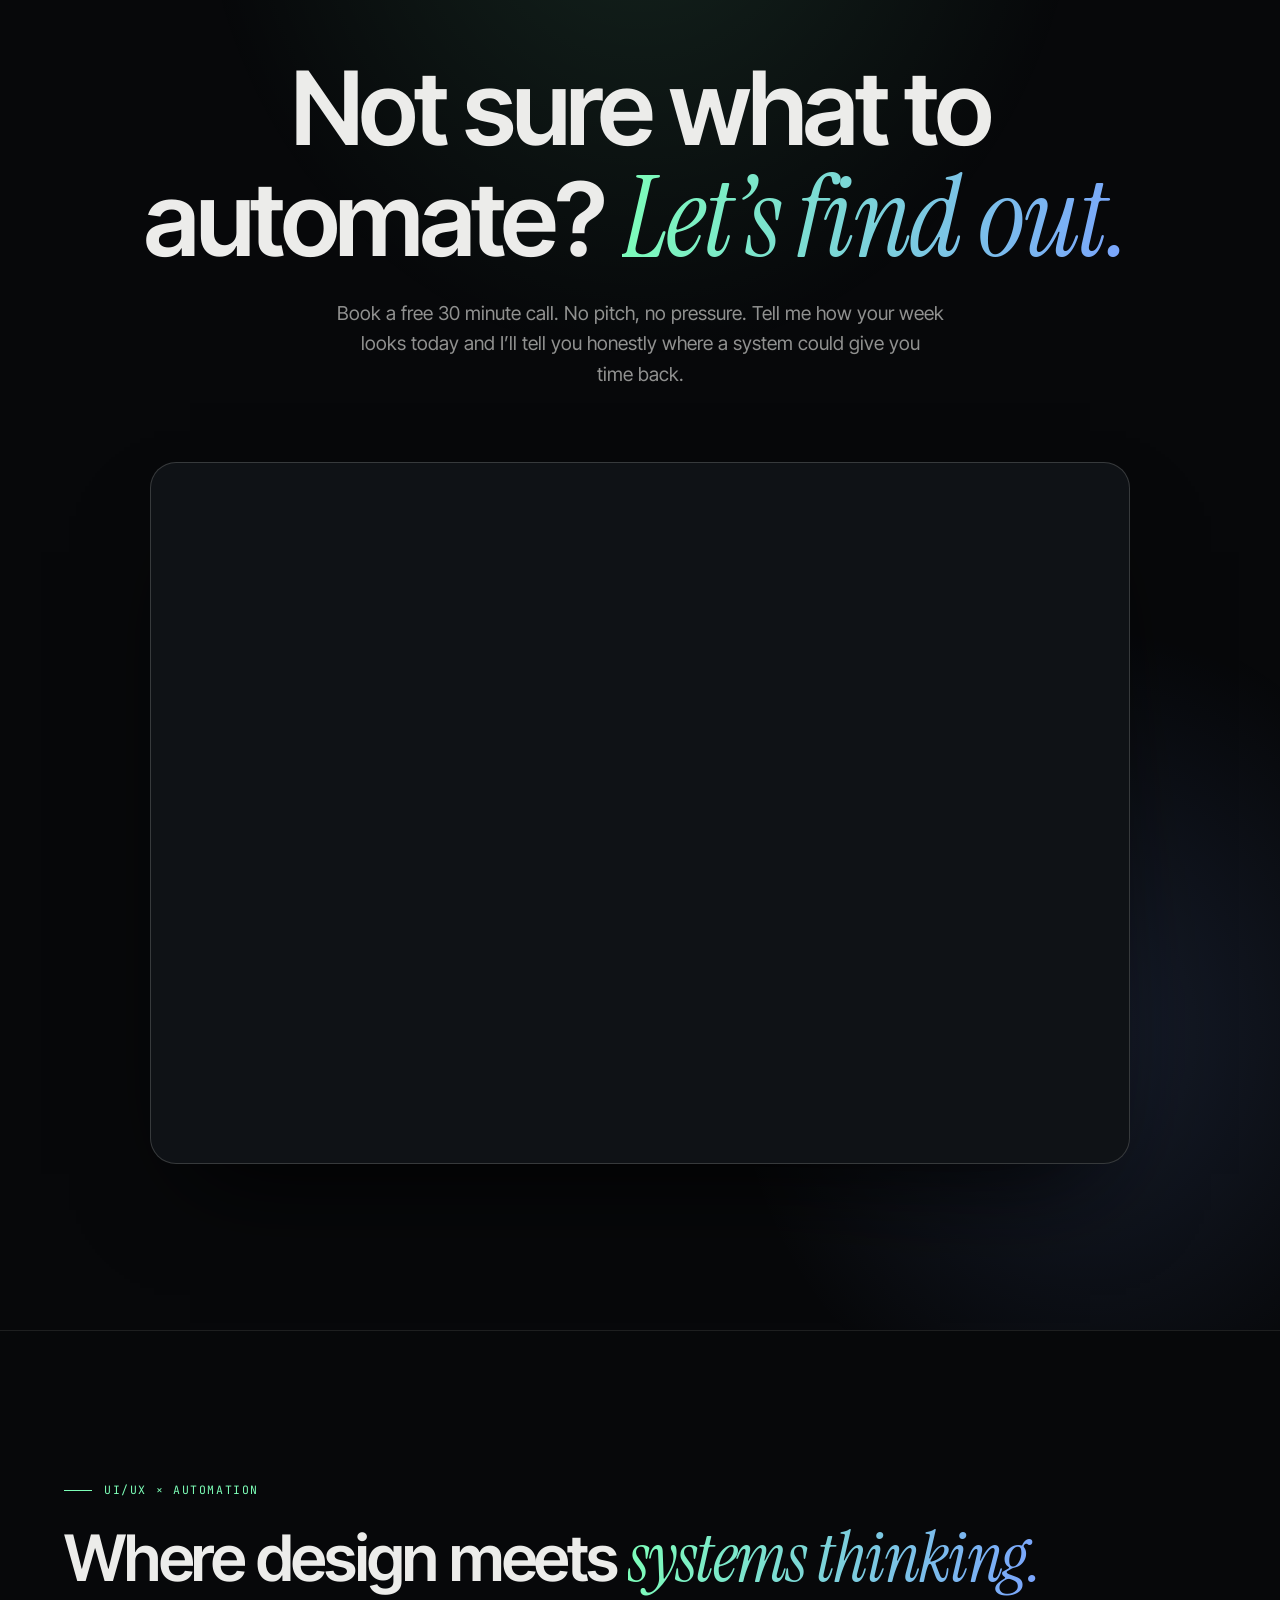
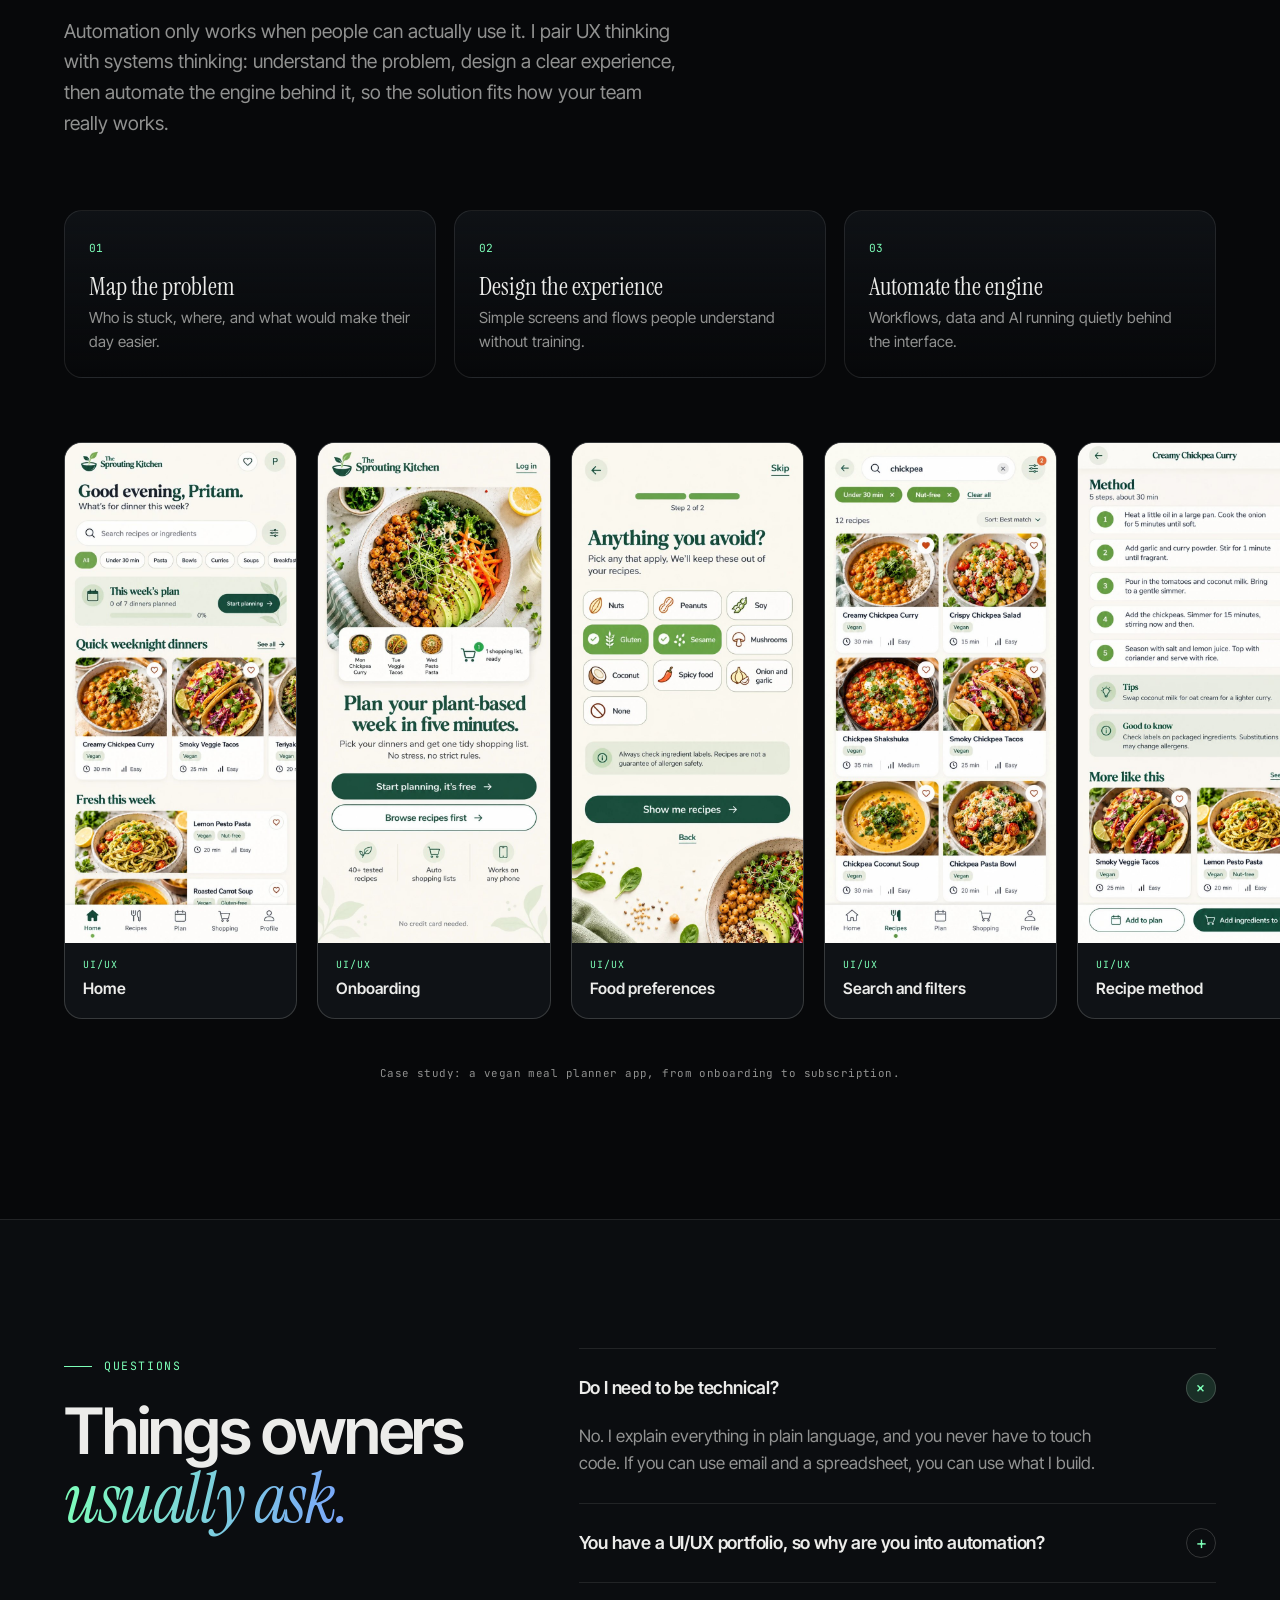
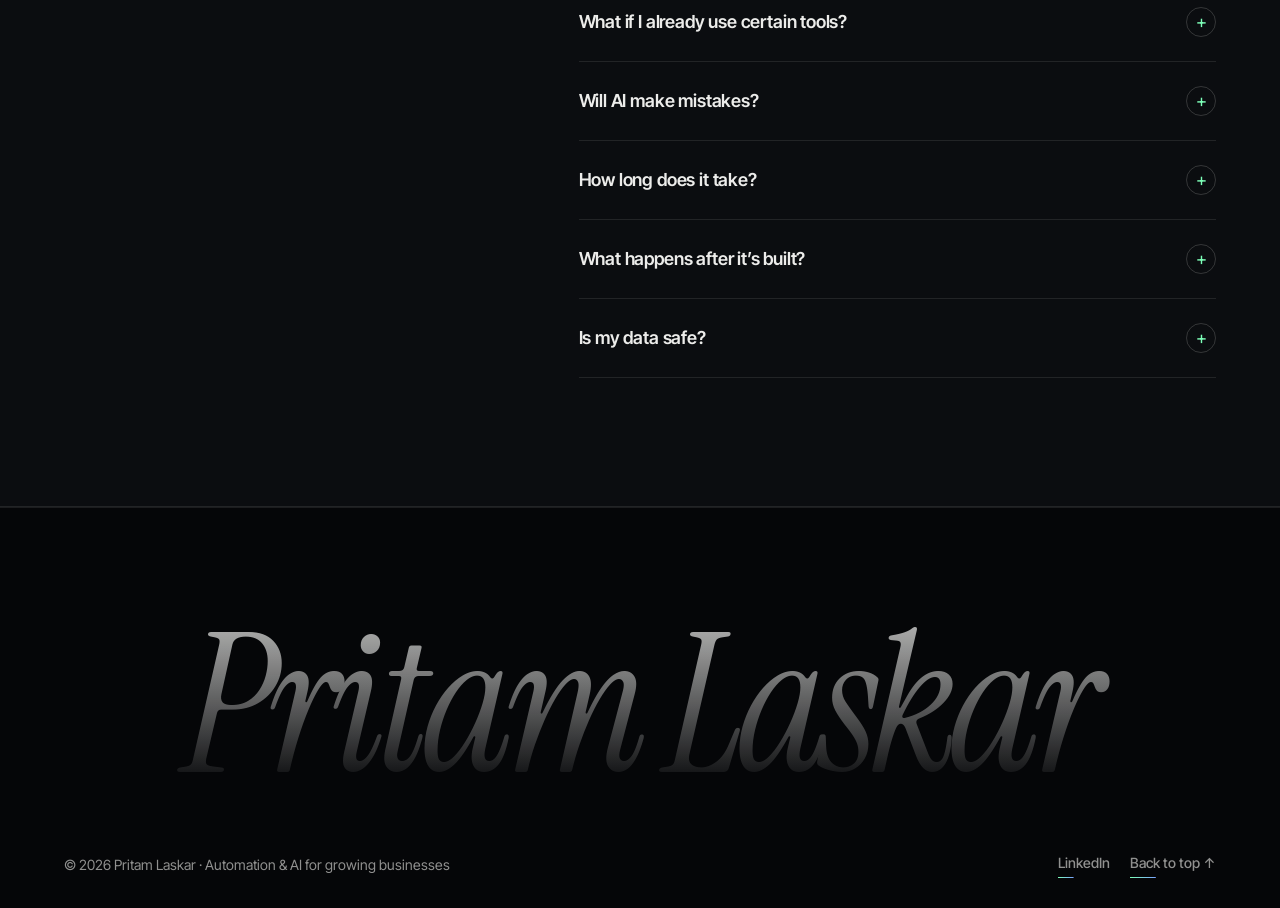
==== commit b5328691: "Remove duplicate Claude chip from Crimson experience Co-Authored-By: Claude Sonnet 5.5 <noreply@anth" ====
--- a/index.html
+++ b/index.html
@@ -228,7 +228,7 @@
           </div>
         </div>
         <p>Build and maintain automated data workflows that collect, check and report on information for the team. Run quality checks on operational data to catch and fix inconsistencies, and work with product teams to turn requirements into repeatable processes and dashboards.</p>
-        <ul class="chips"><li>n8n</li><li>SQL</li><li>Python</li><li>Claude</li><li>Claude Code</li><li>Contentful</li><li>Algolia</li><li>Snowflake</li></ul>
+        <ul class="chips"><li>n8n</li><li>SQL</li><li>Python</li><li>Claude Code</li><li>Contentful</li><li>Algolia</li><li>Snowflake</li></ul>
       </li>
       <li class="job reveal">
         <div class="job__head">
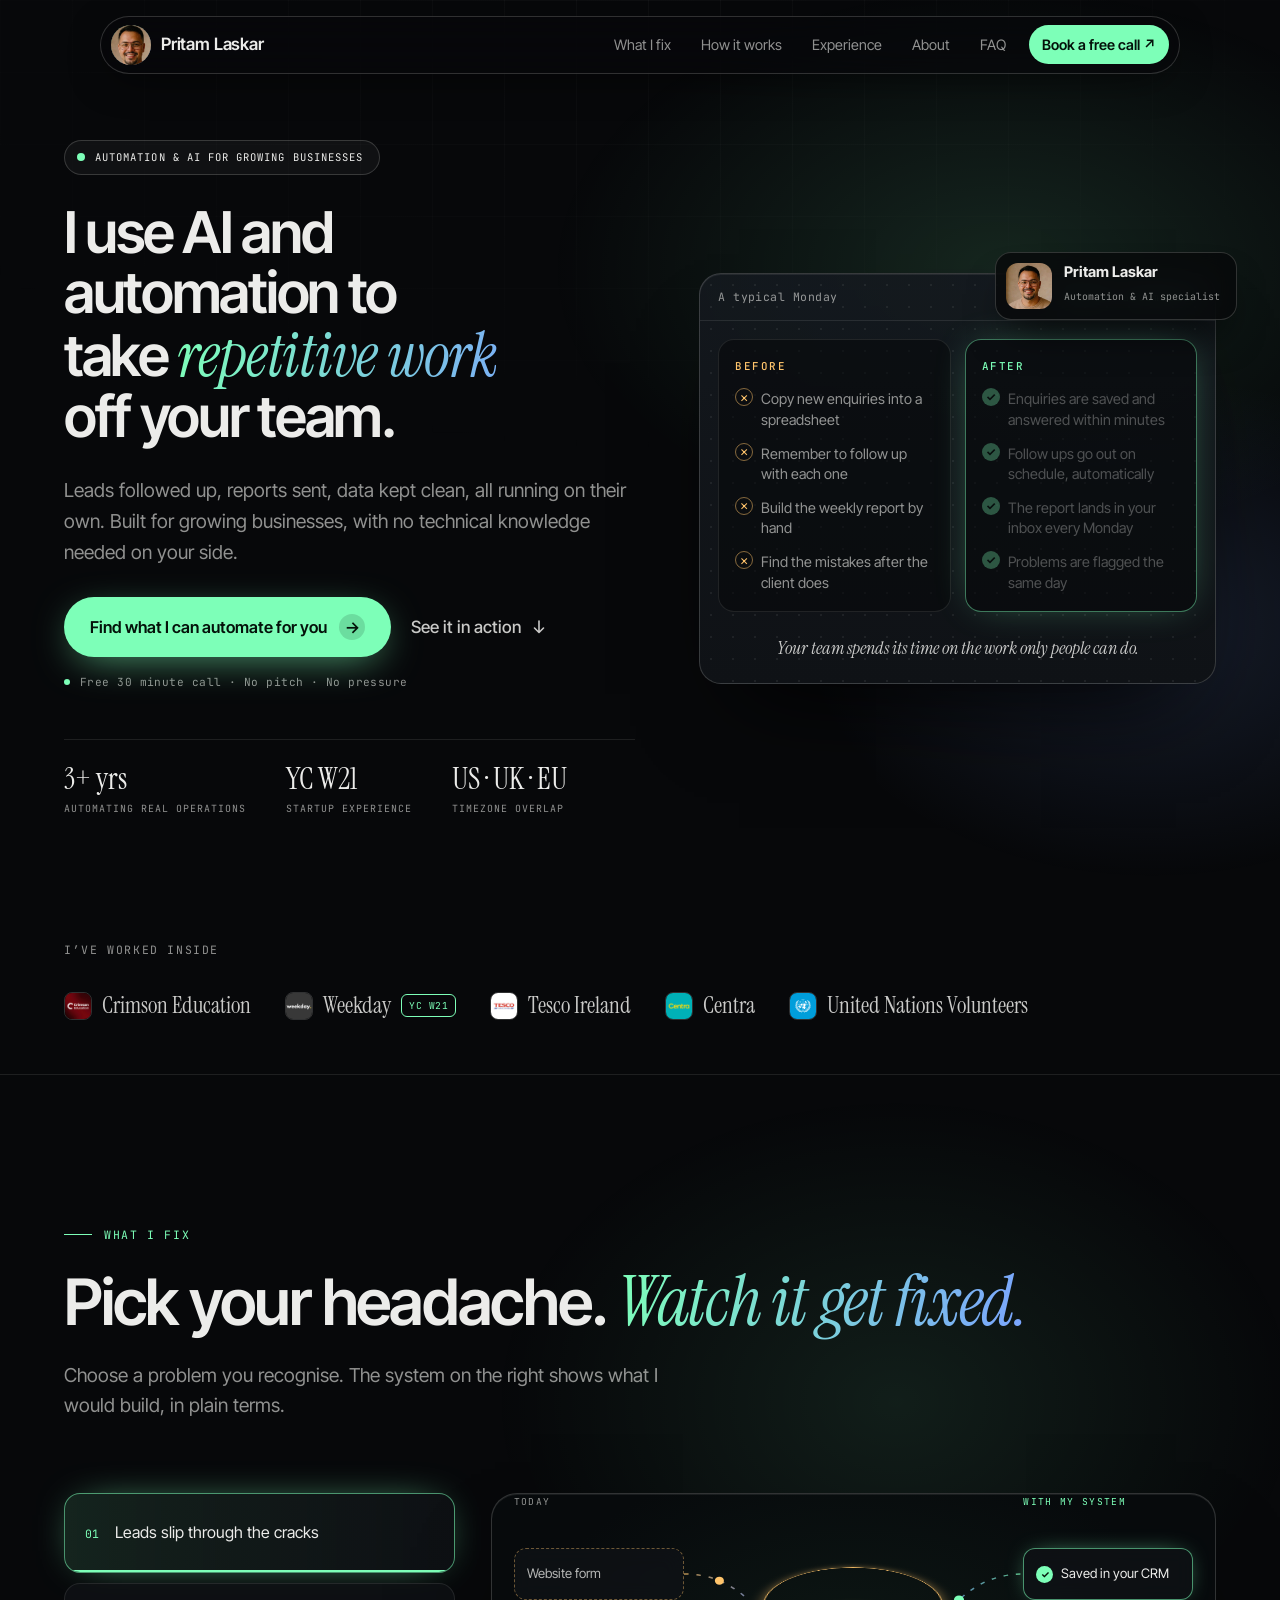
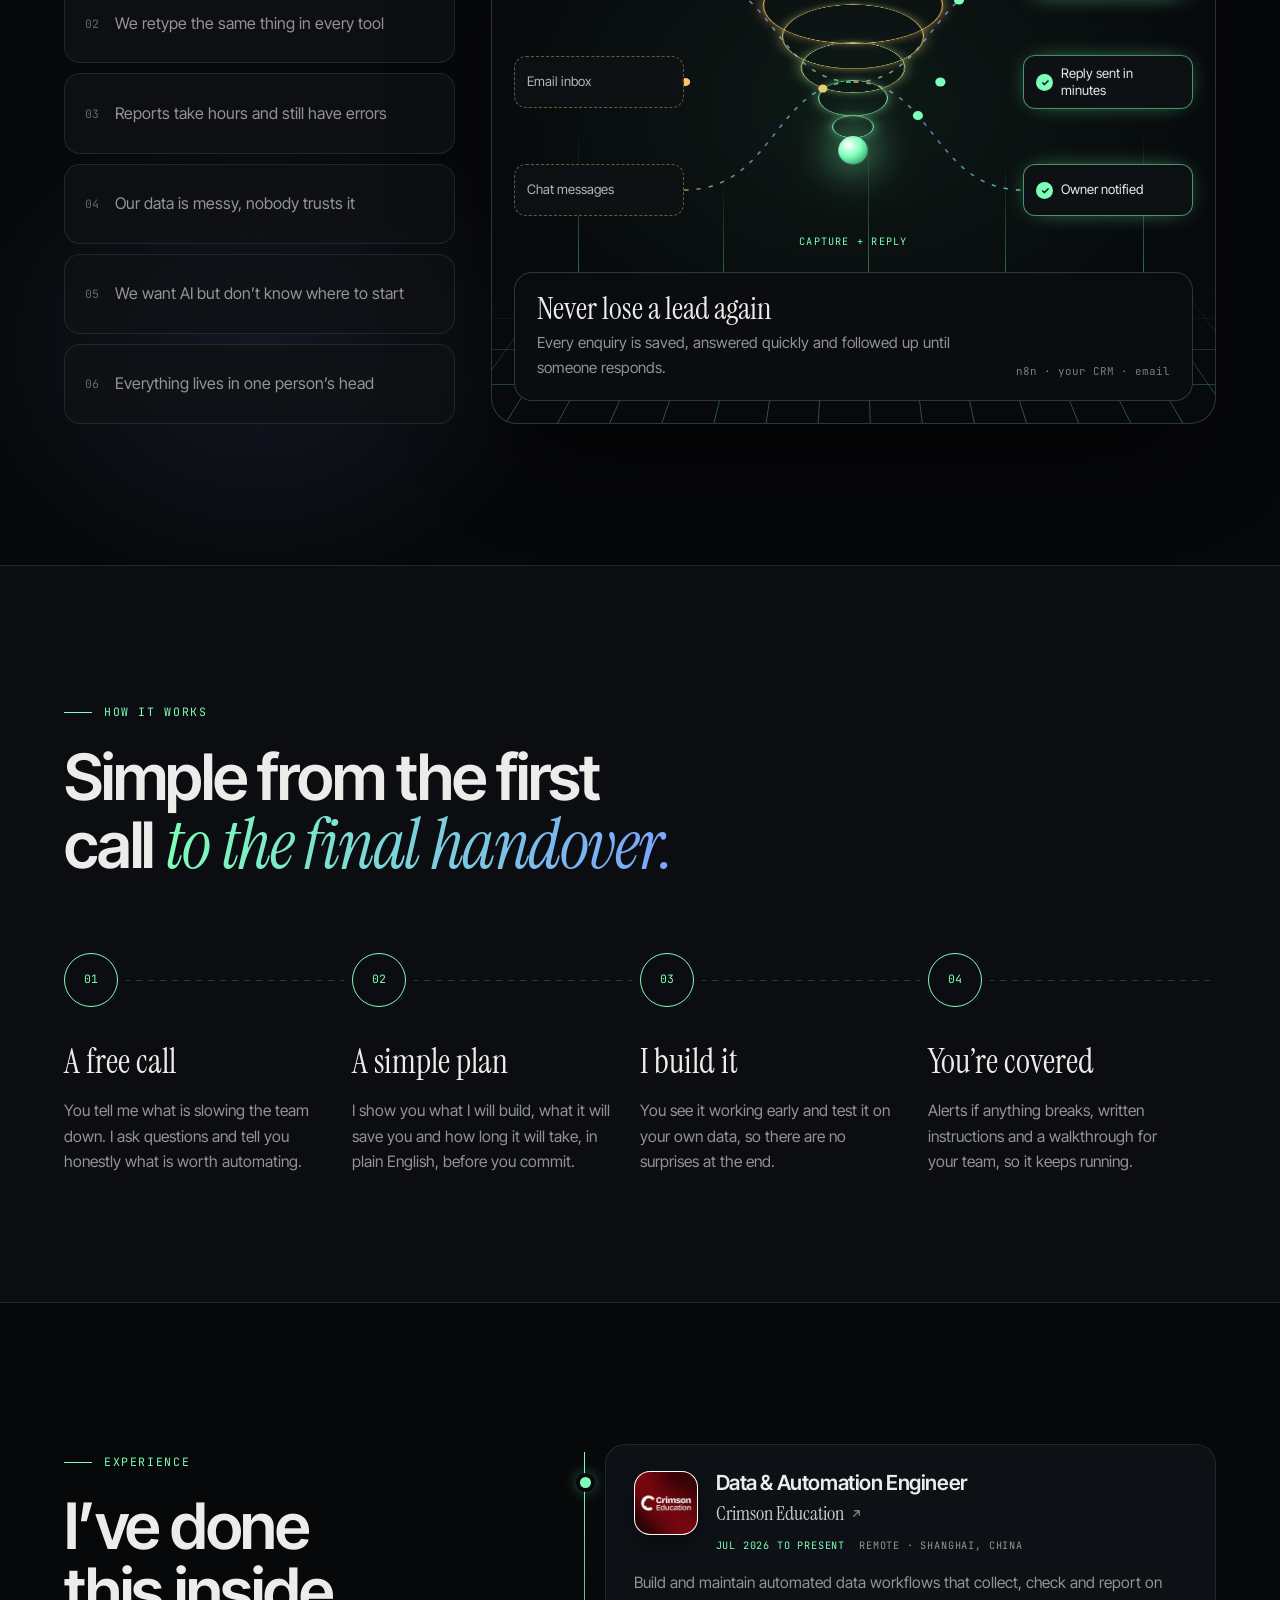
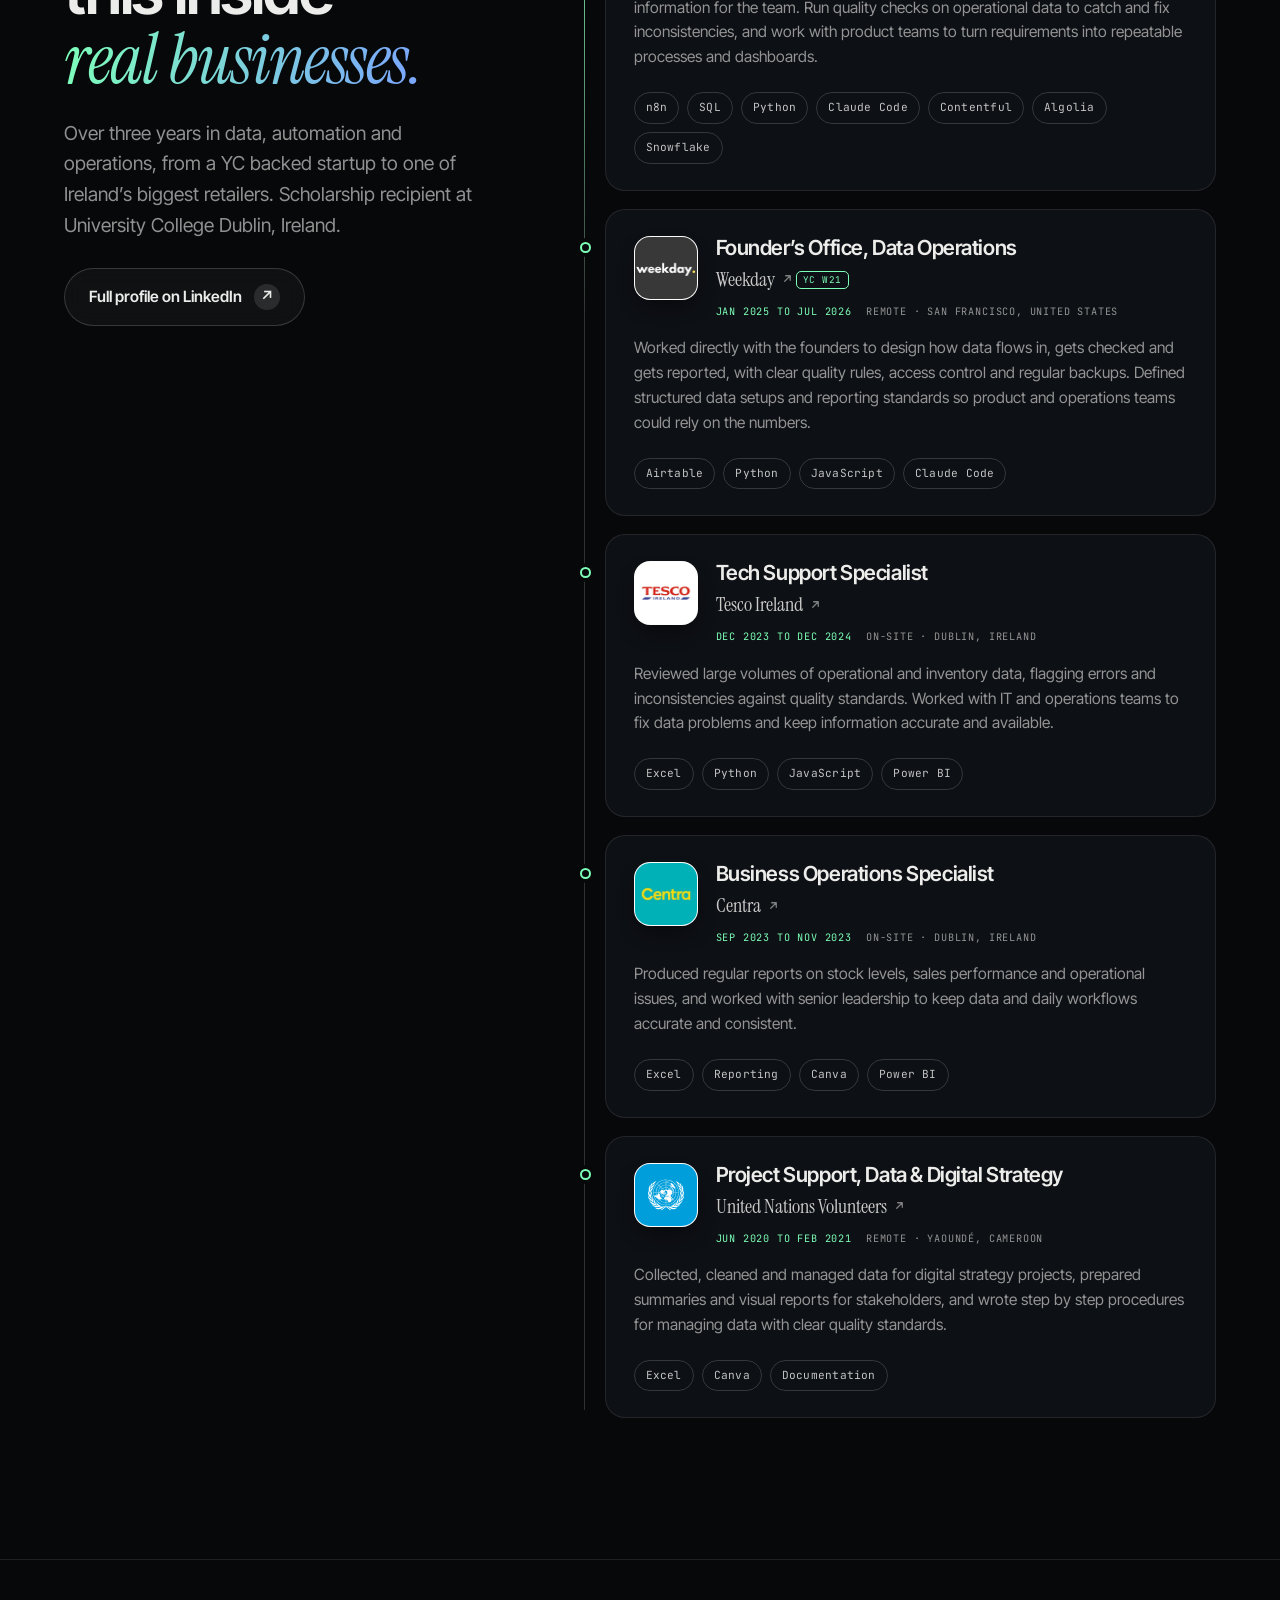
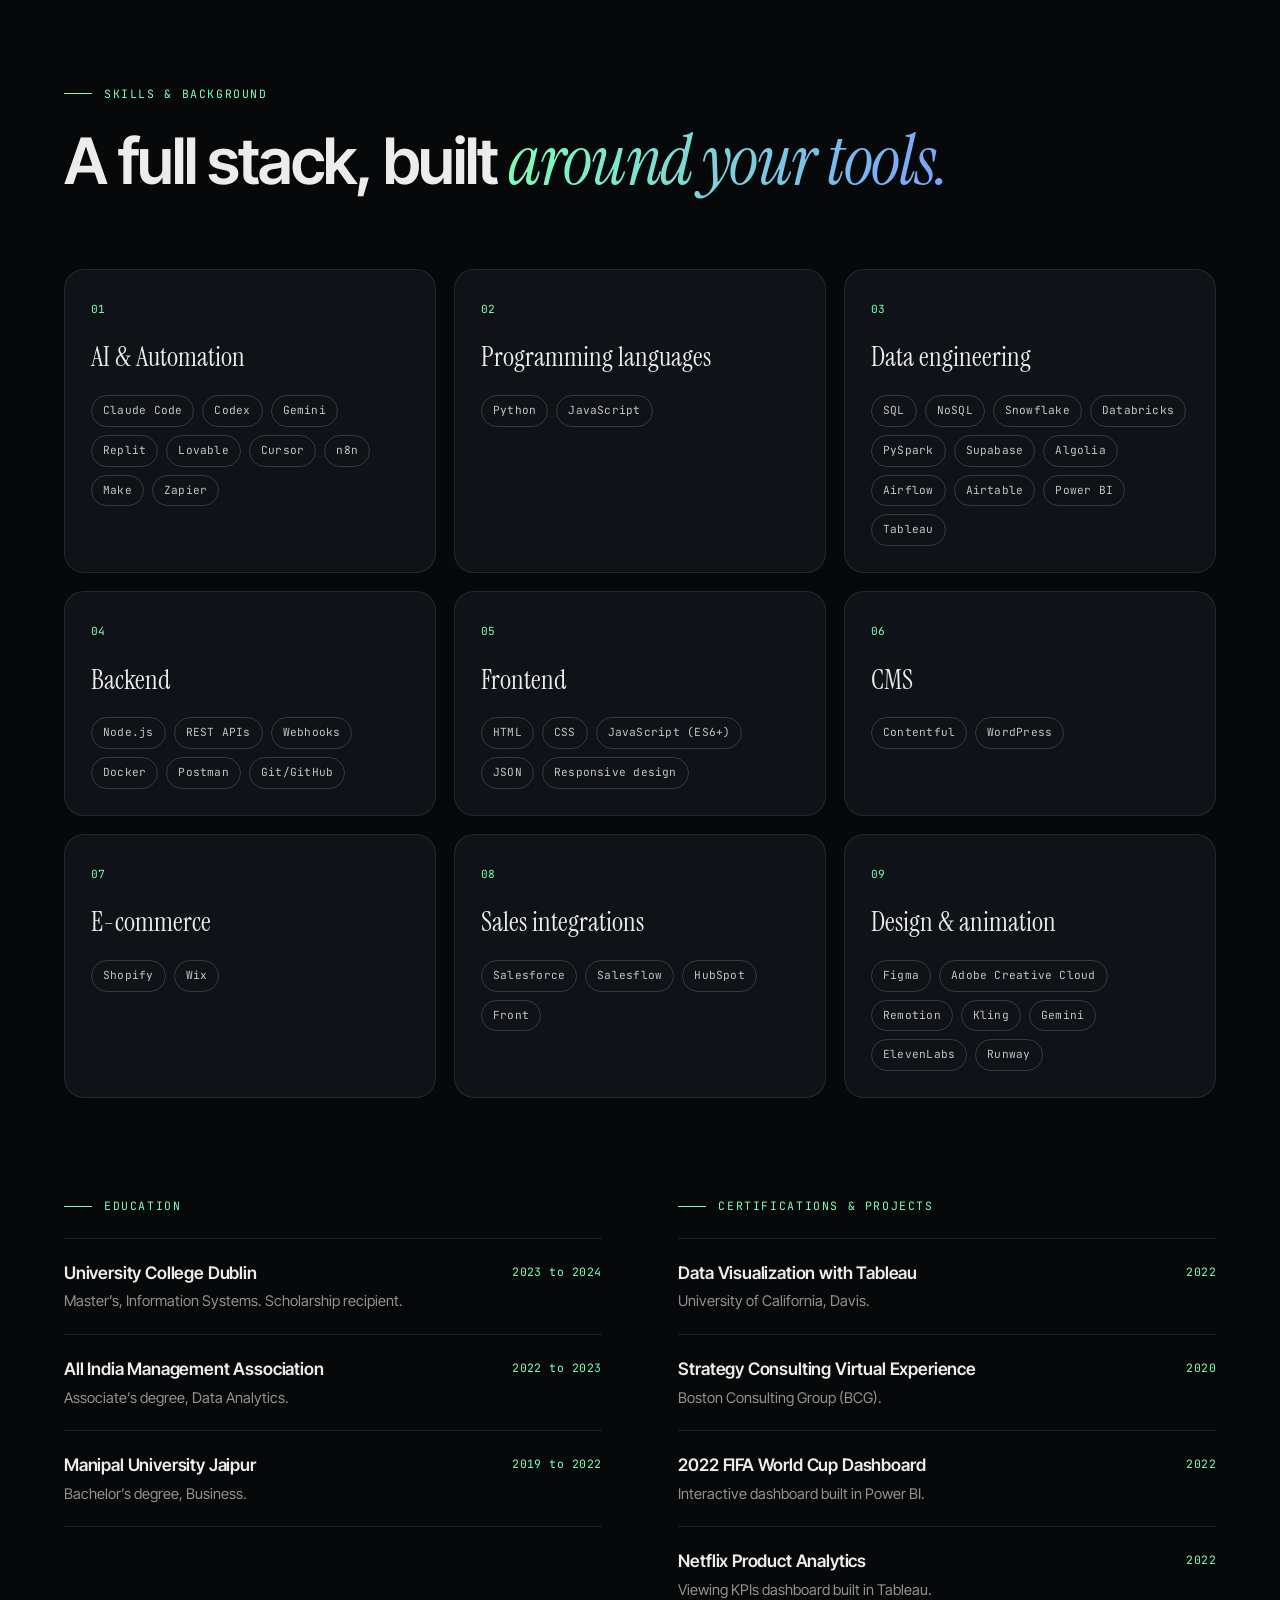
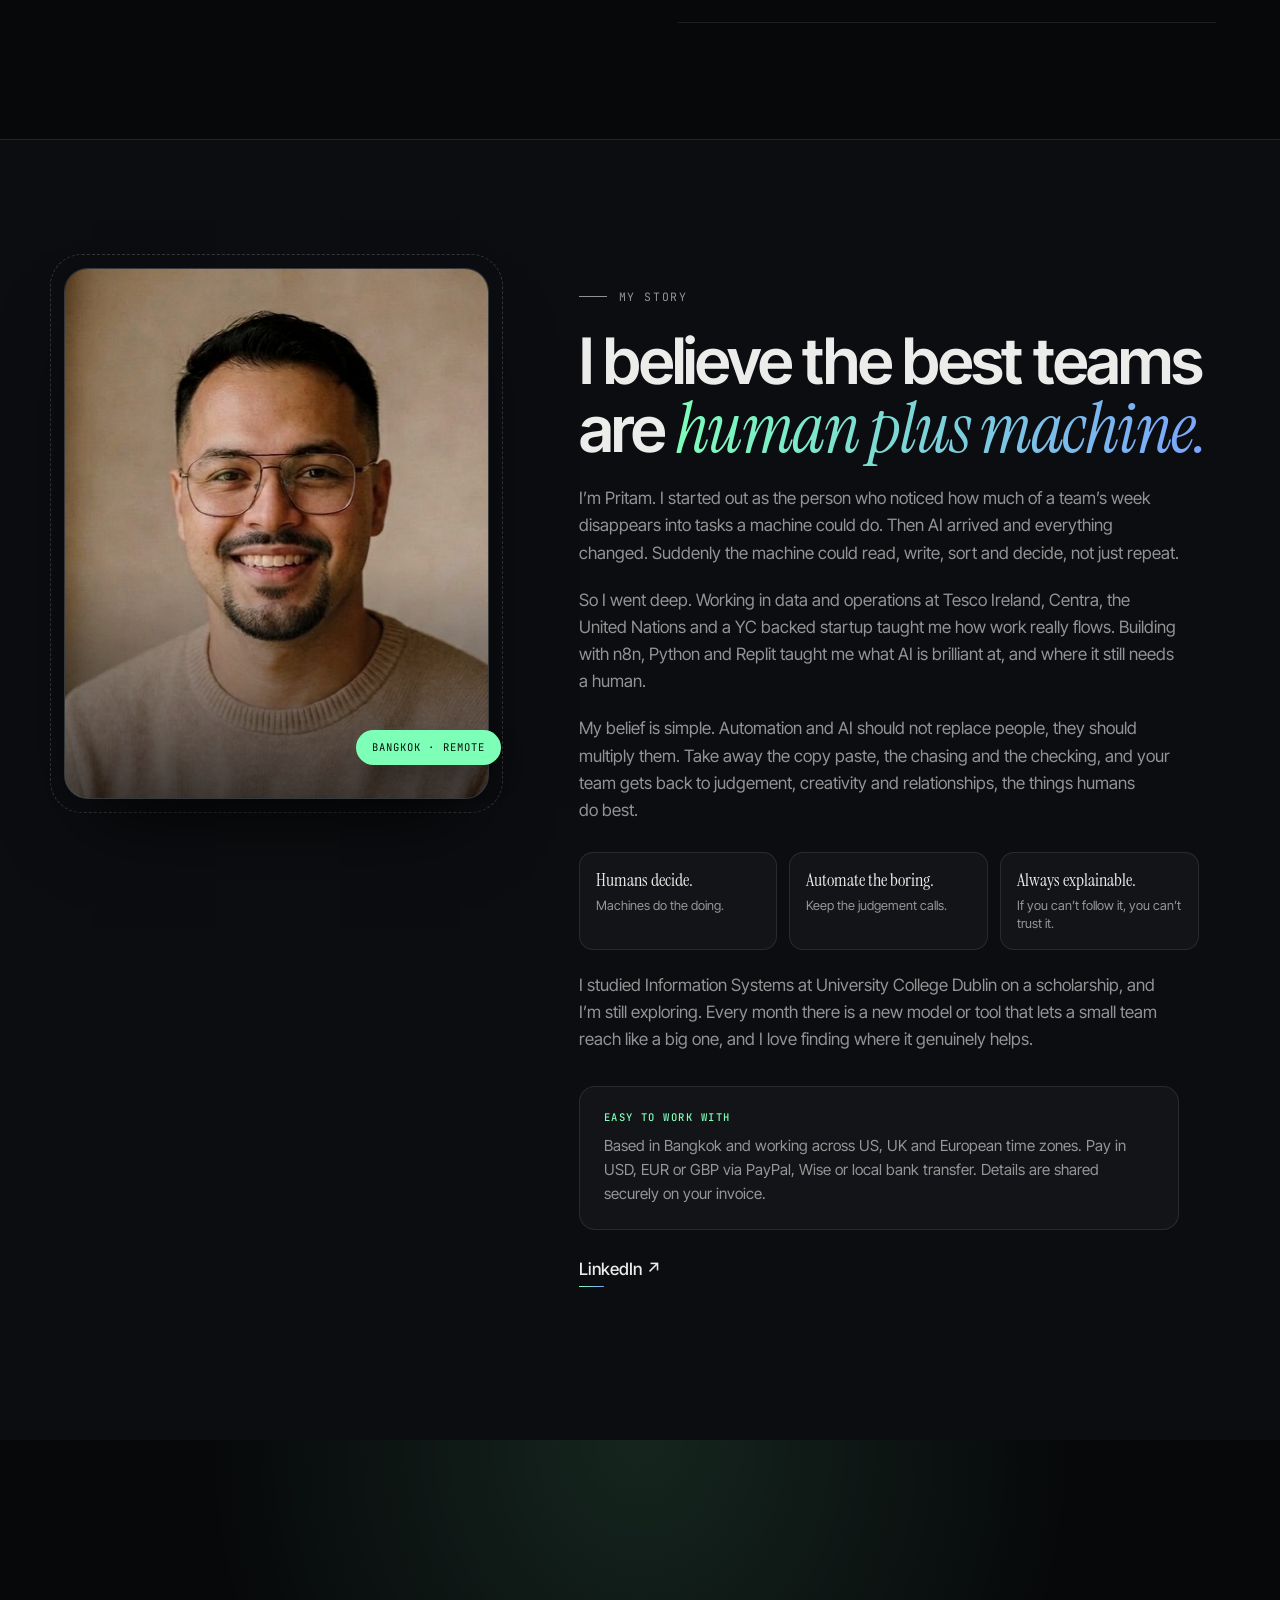
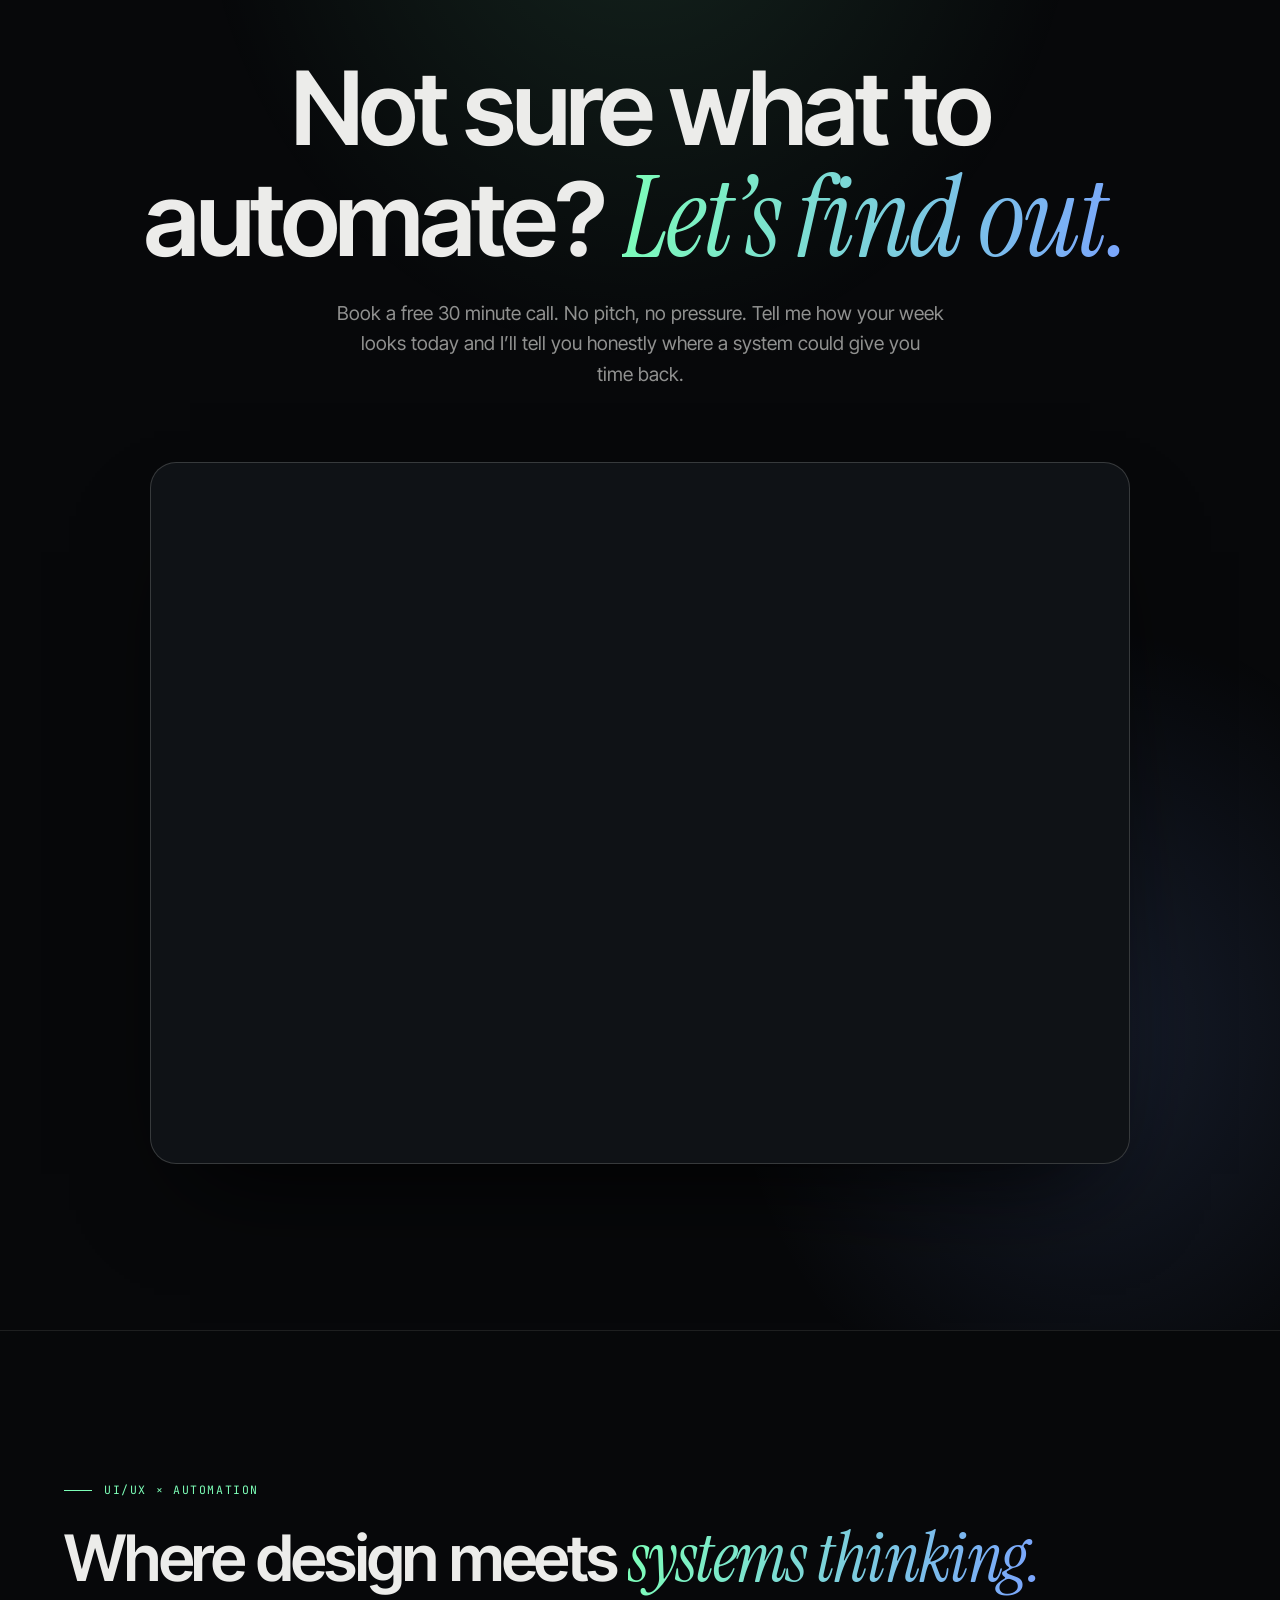
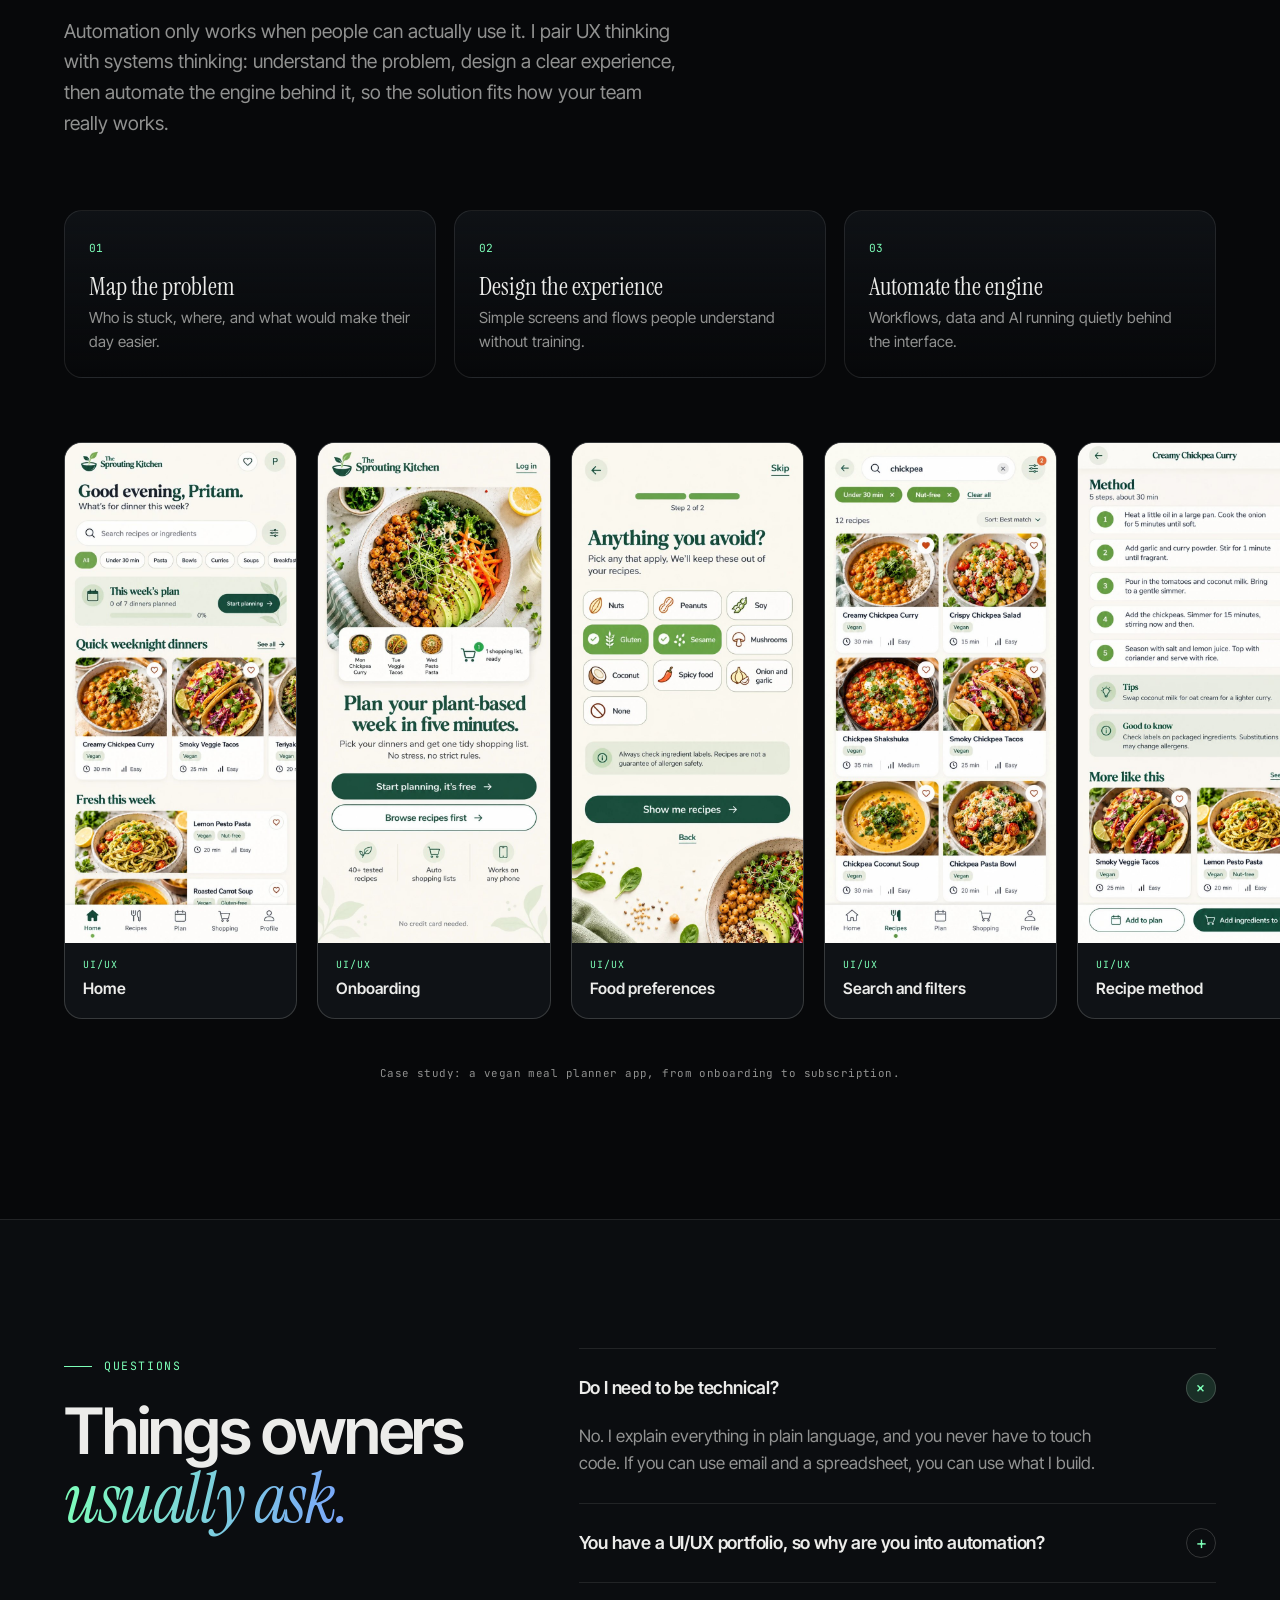
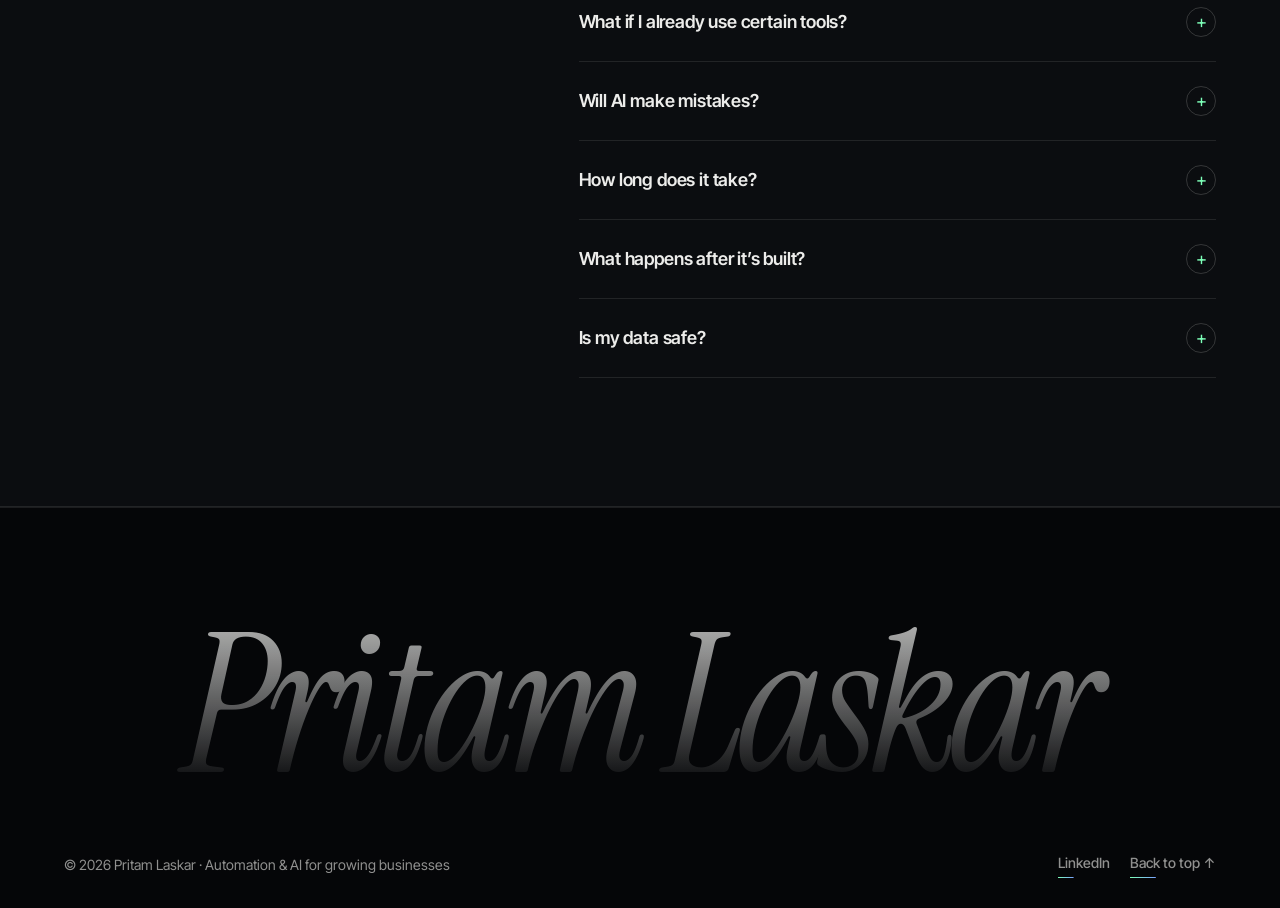
==== commit 9fff68f5: "Update Tesco and Centra experience skills Co-Authored-By: Claude Sonnet 5.5 <noreply@anthropic.com>" ====
--- a/index.html
+++ b/index.html
@@ -252,7 +252,7 @@
           </div>
         </div>
         <p>Reviewed large volumes of operational and inventory data, flagging errors and inconsistencies against quality standards. Worked with IT and operations teams to fix data problems and keep information accurate and available.</p>
-        <ul class="chips"><li>Excel</li><li>JavaScript</li><li>Power BI</li></ul>
+        <ul class="chips"><li>Excel</li><li>Python</li><li>JavaScript</li><li>Power BI</li></ul>
       </li>
       <li class="job reveal">
         <div class="job__head">
@@ -264,7 +264,7 @@
           </div>
         </div>
         <p>Produced regular reports on stock levels, sales performance and operational issues, and worked with senior leadership to keep data and daily workflows accurate and consistent.</p>
-        <ul class="chips"><li>Excel</li><li>Reporting</li></ul>
+        <ul class="chips"><li>Excel</li><li>Reporting</li><li>Canva</li><li>Power BI</li></ul>
       </li>
       <li class="job reveal">
         <div class="job__head">
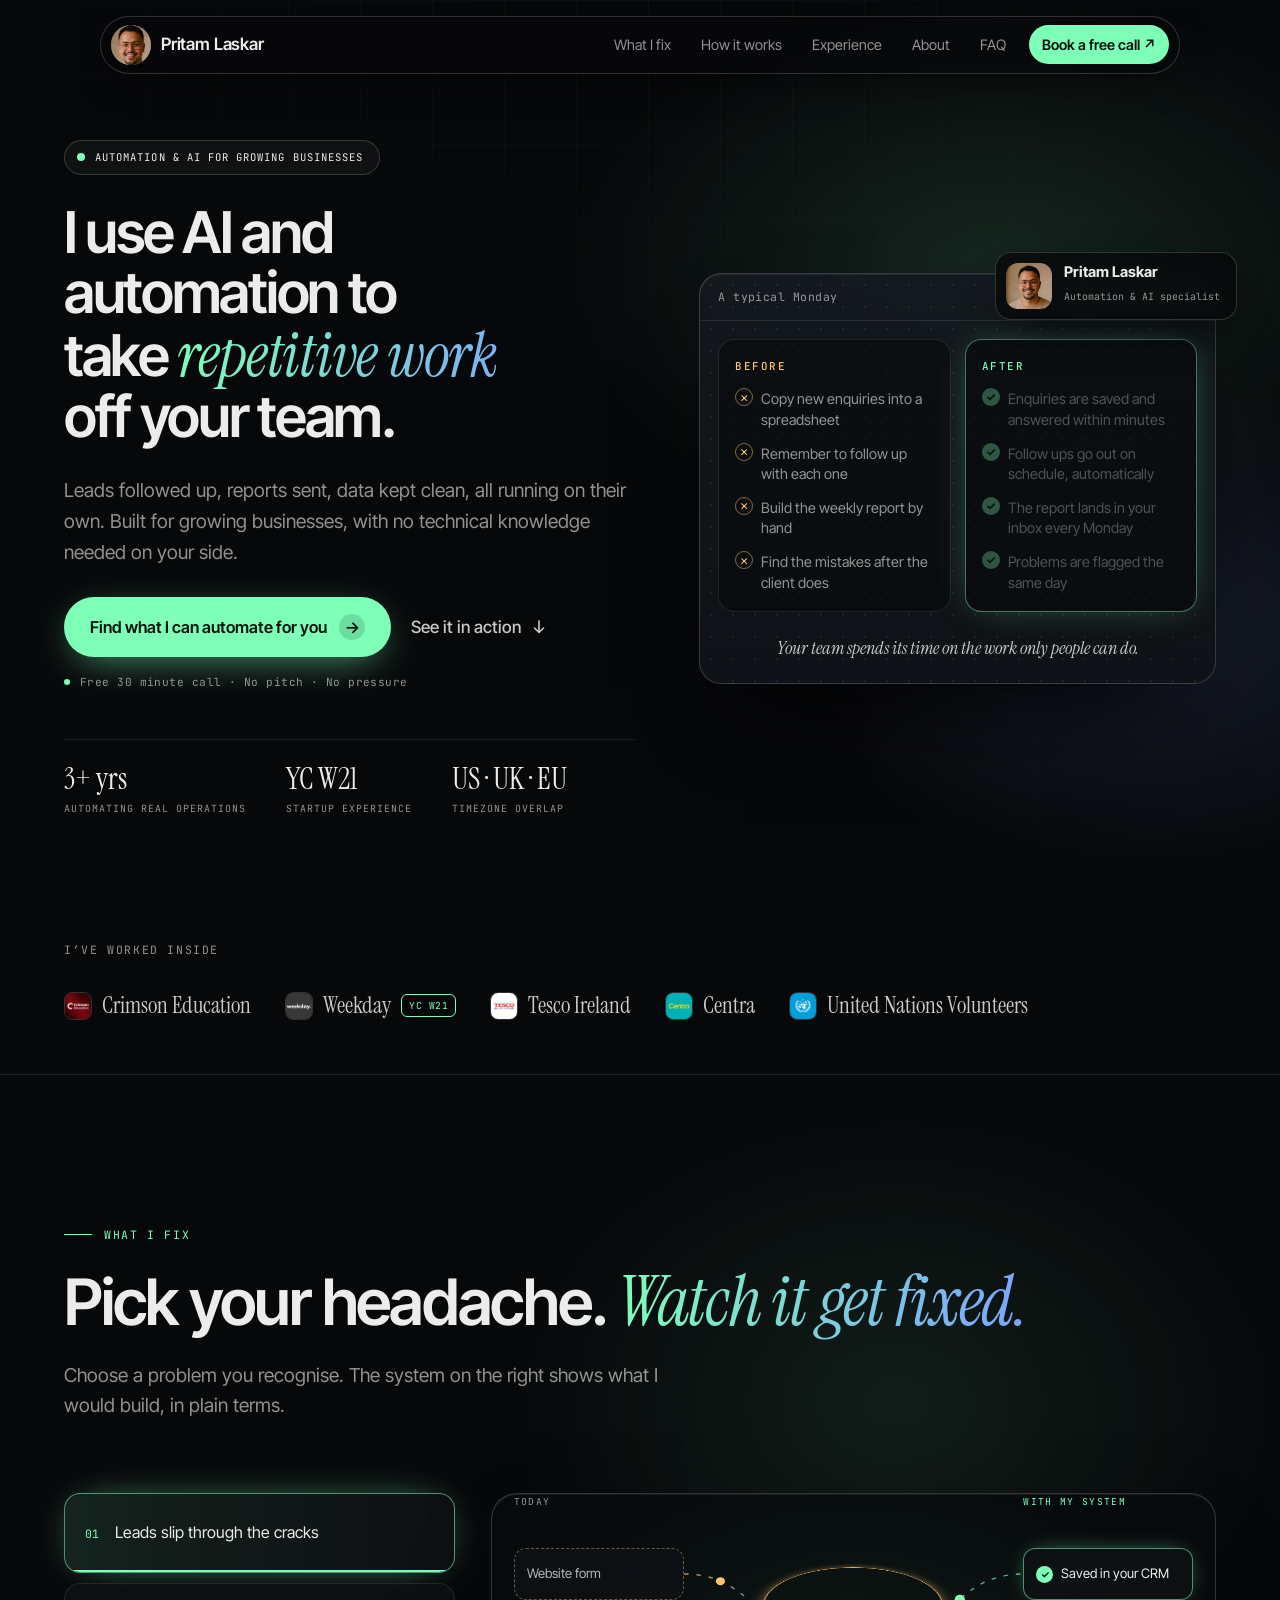
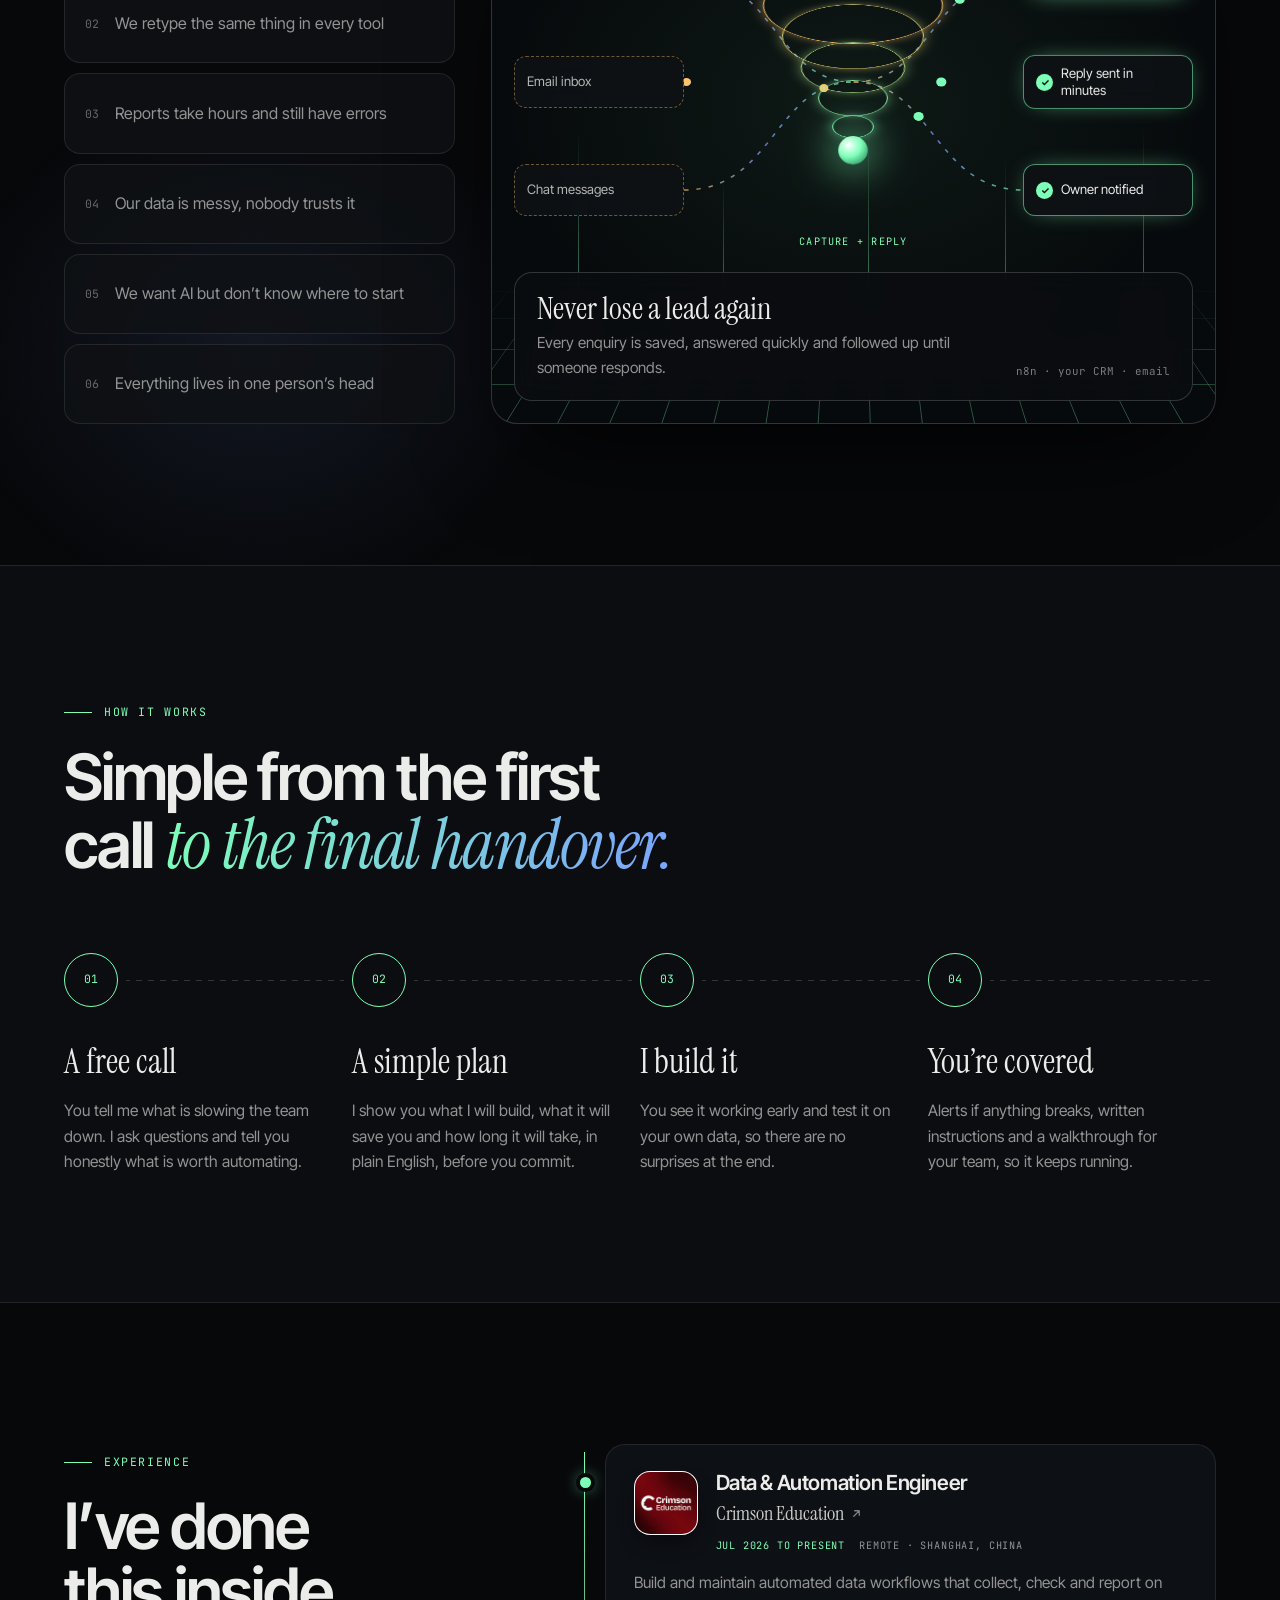
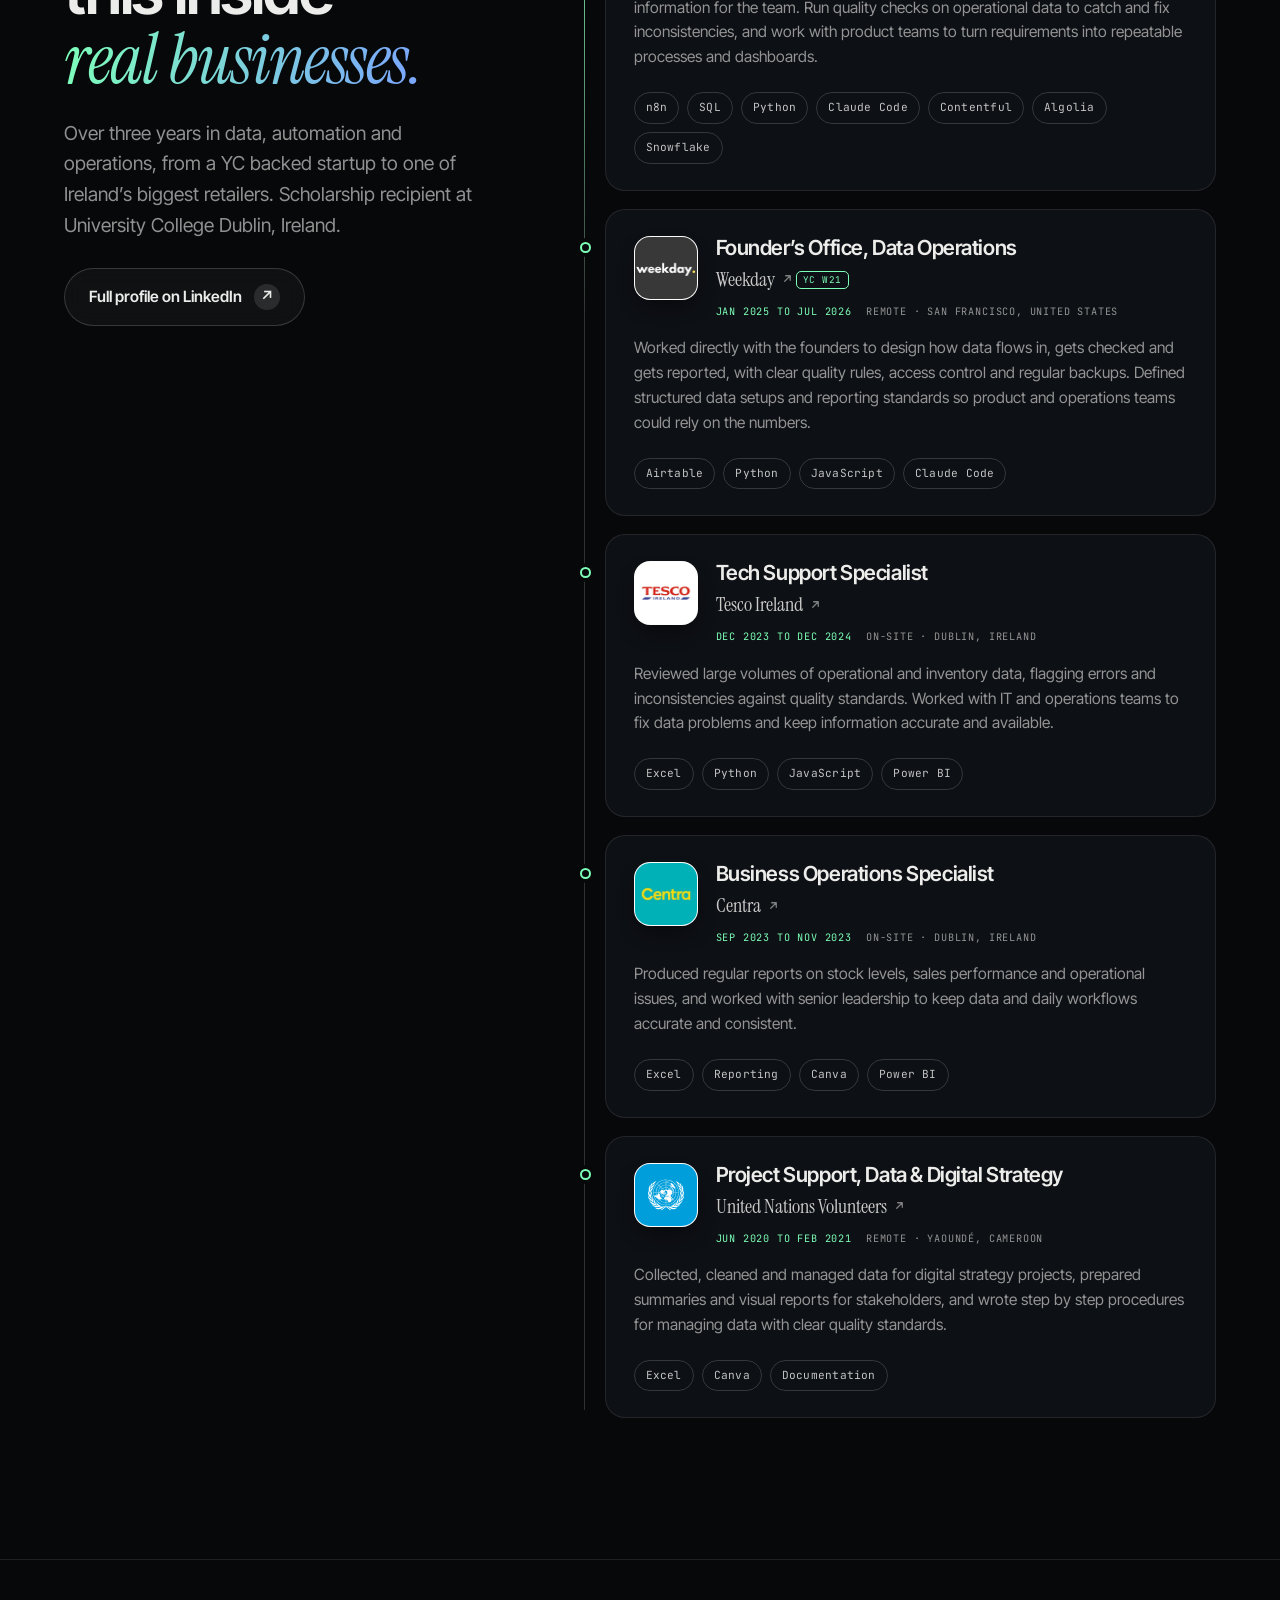
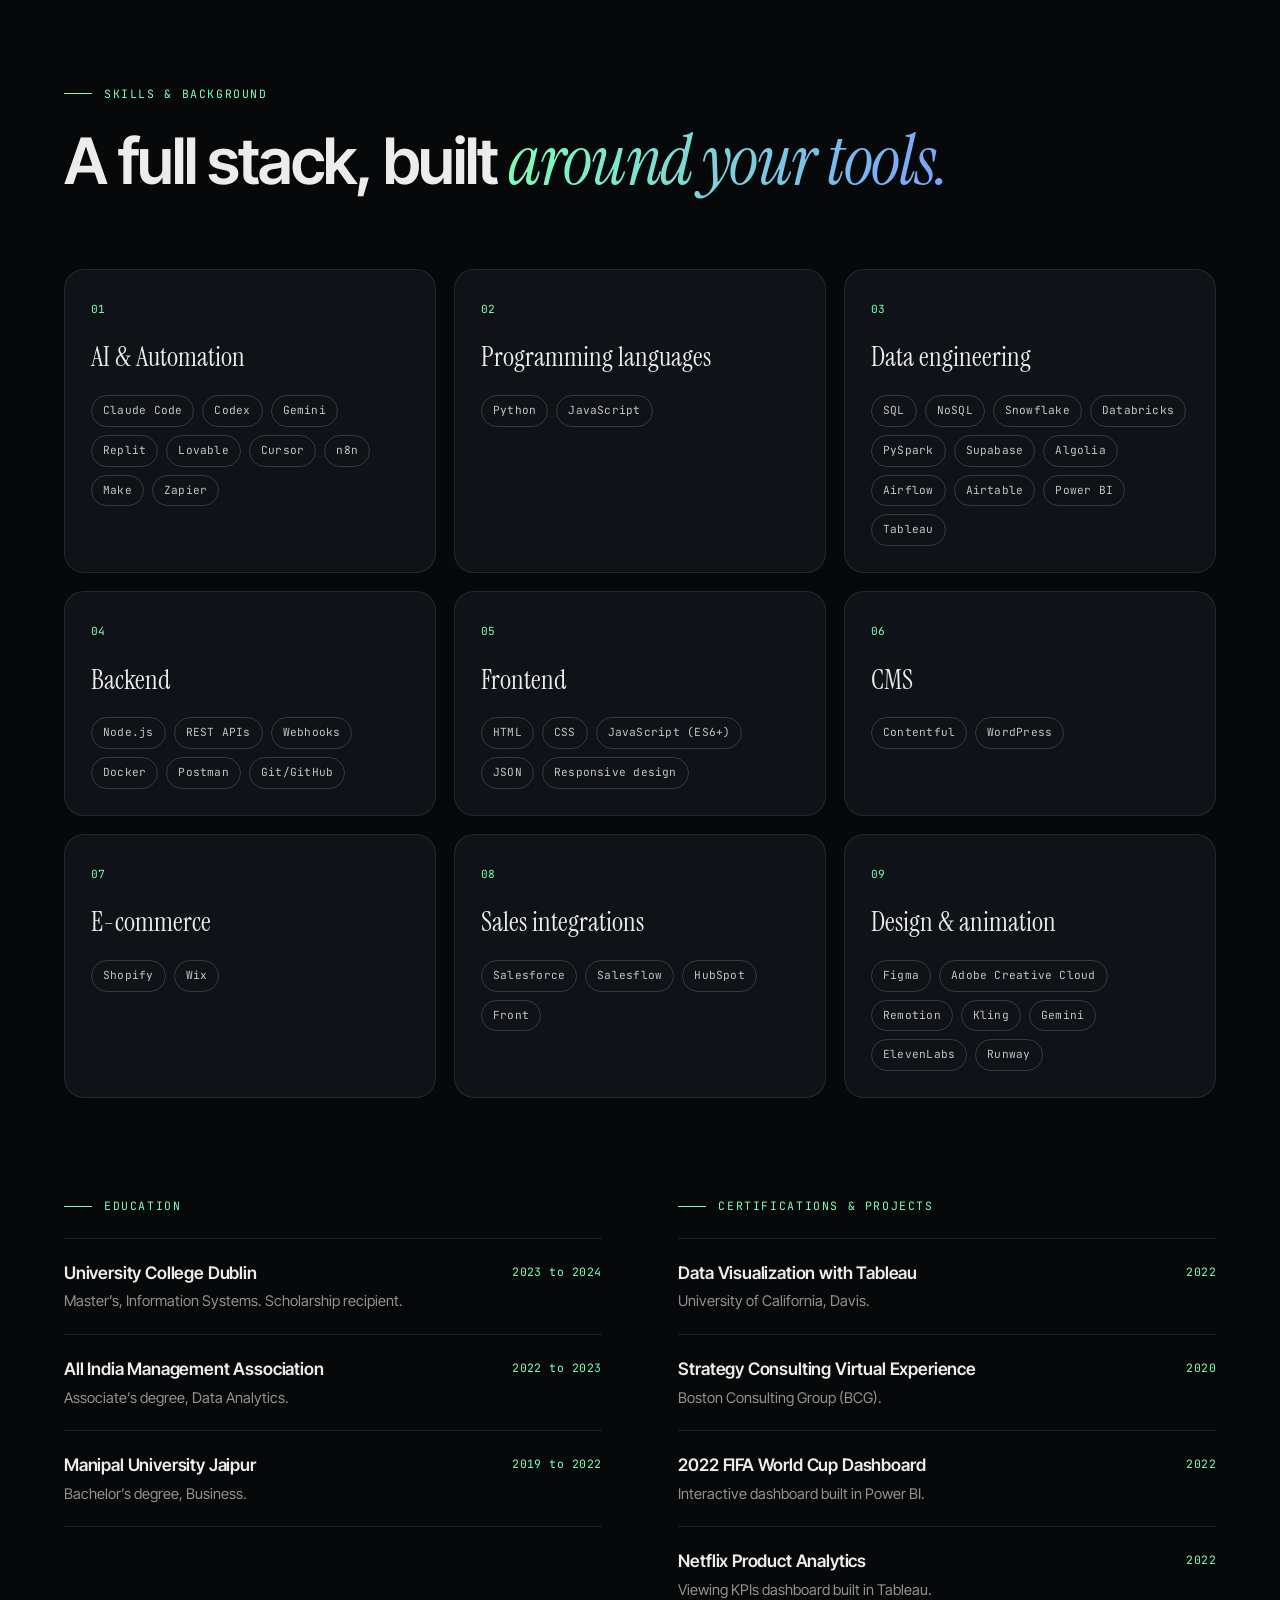
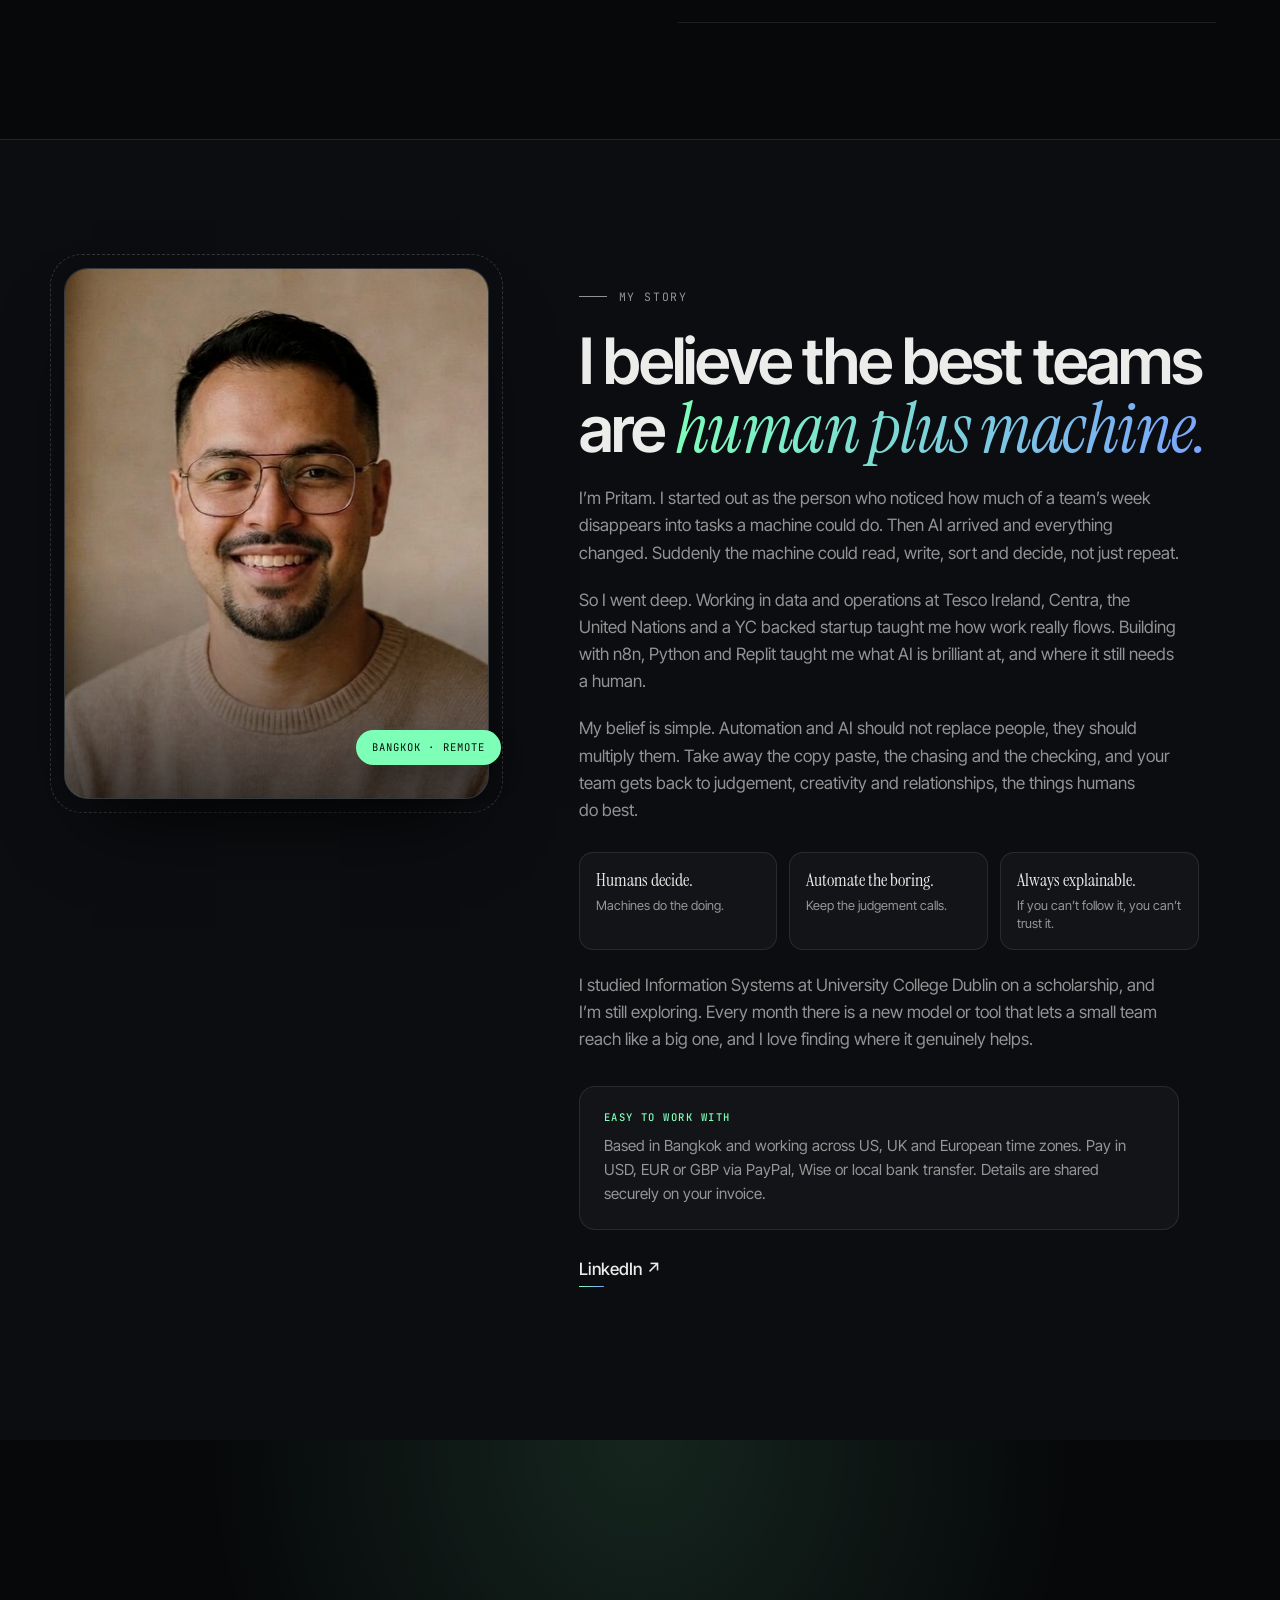
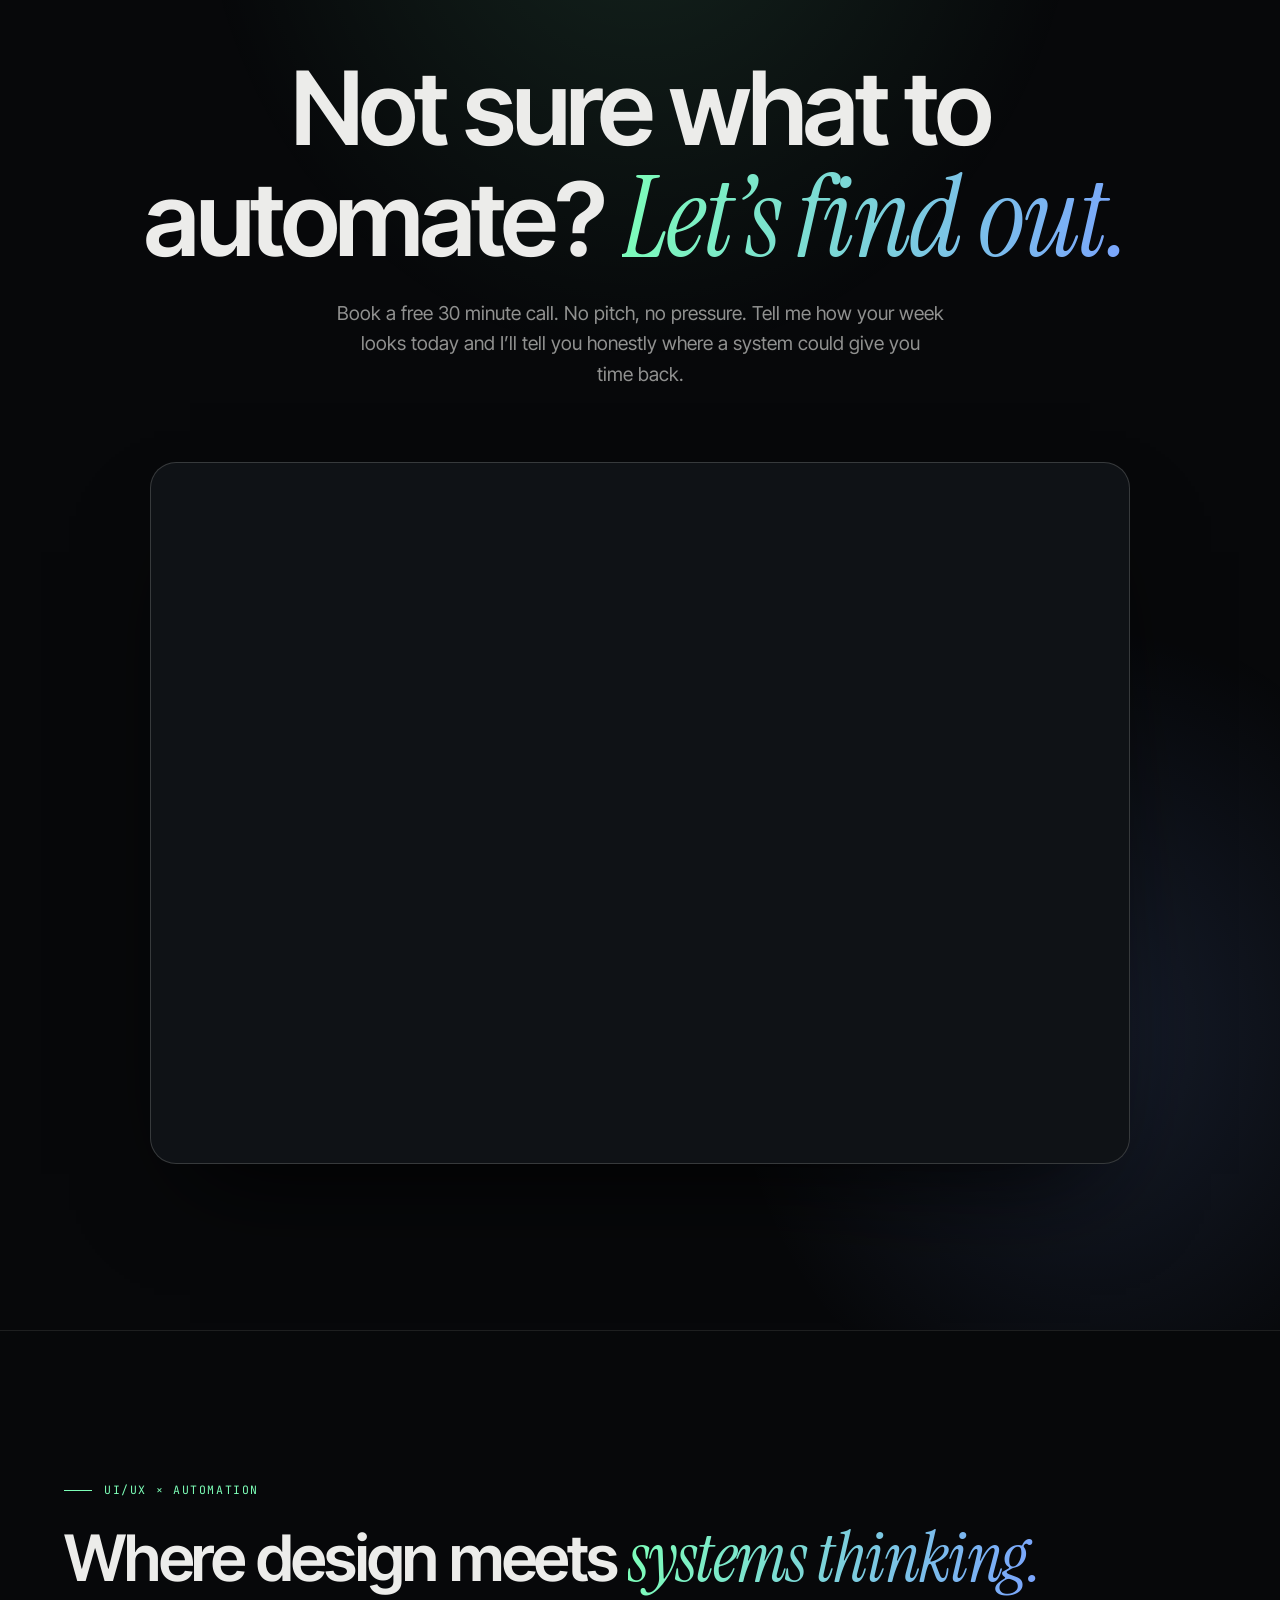
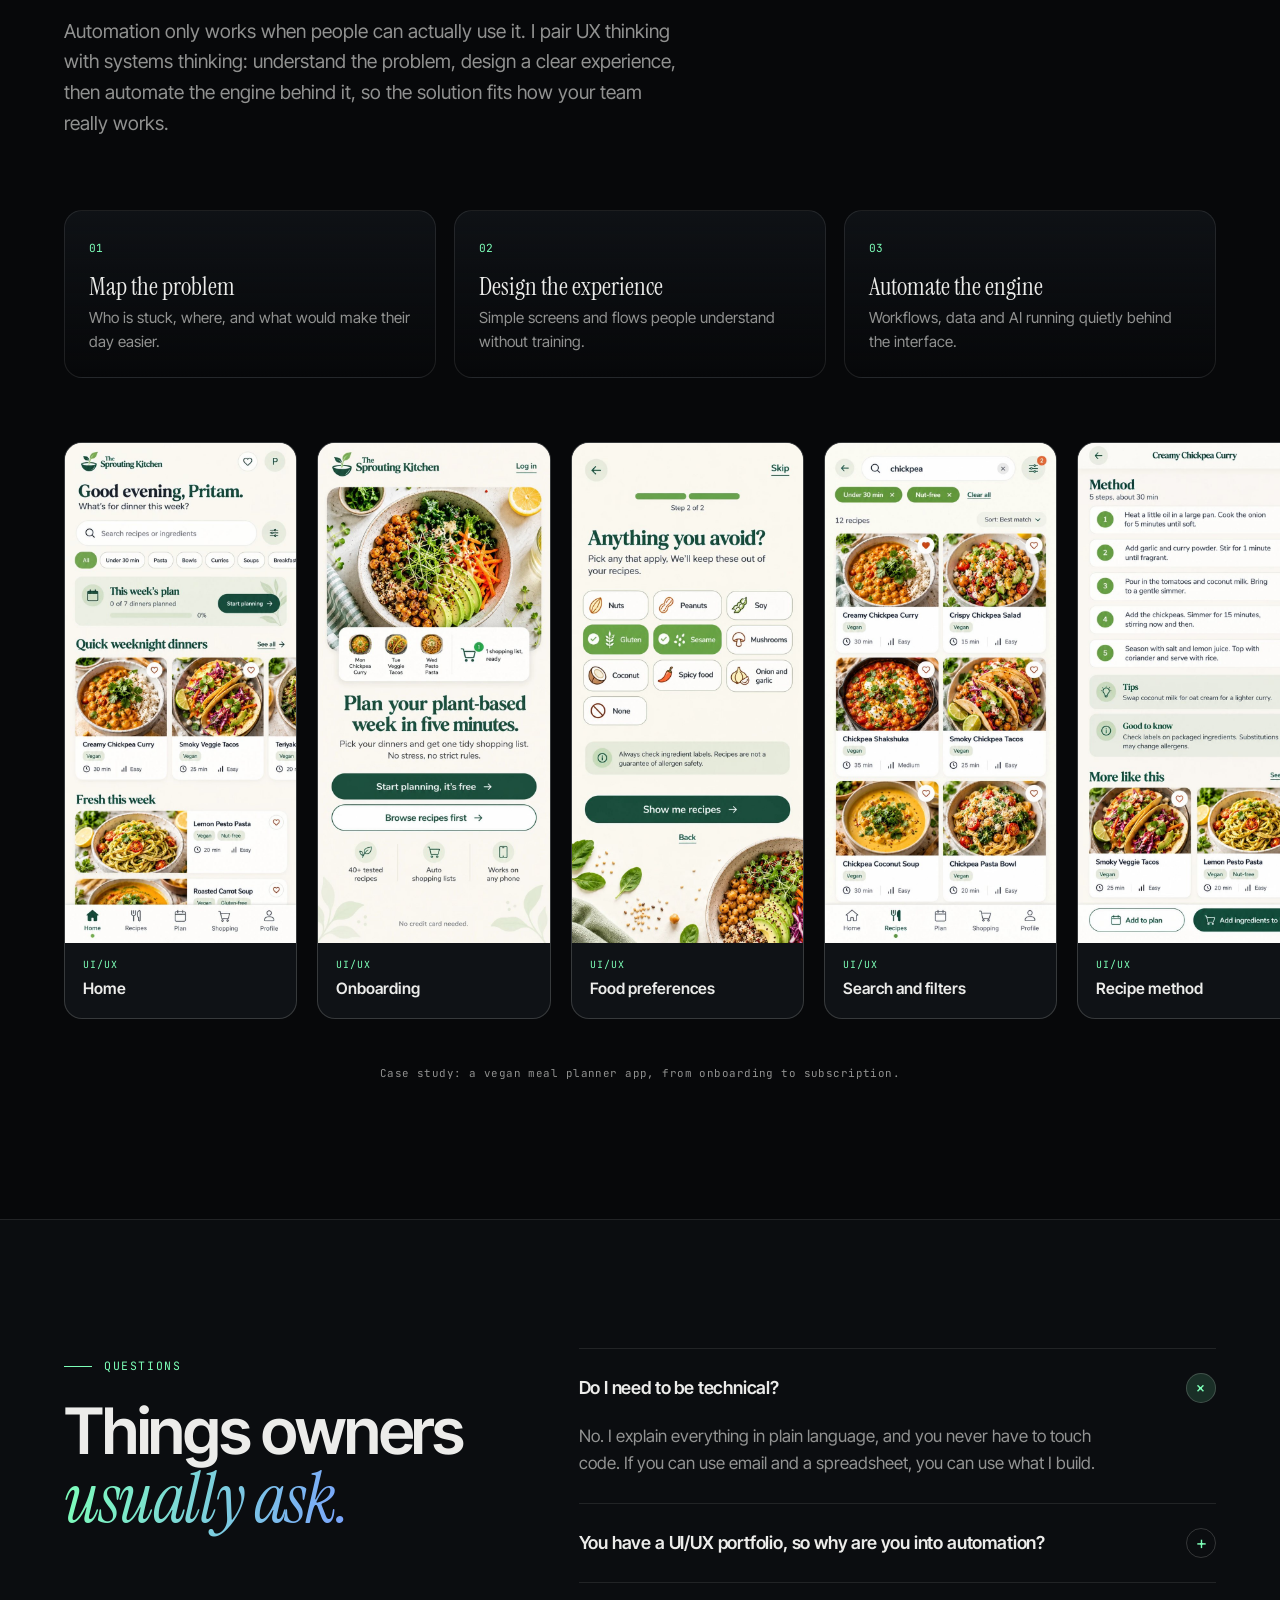
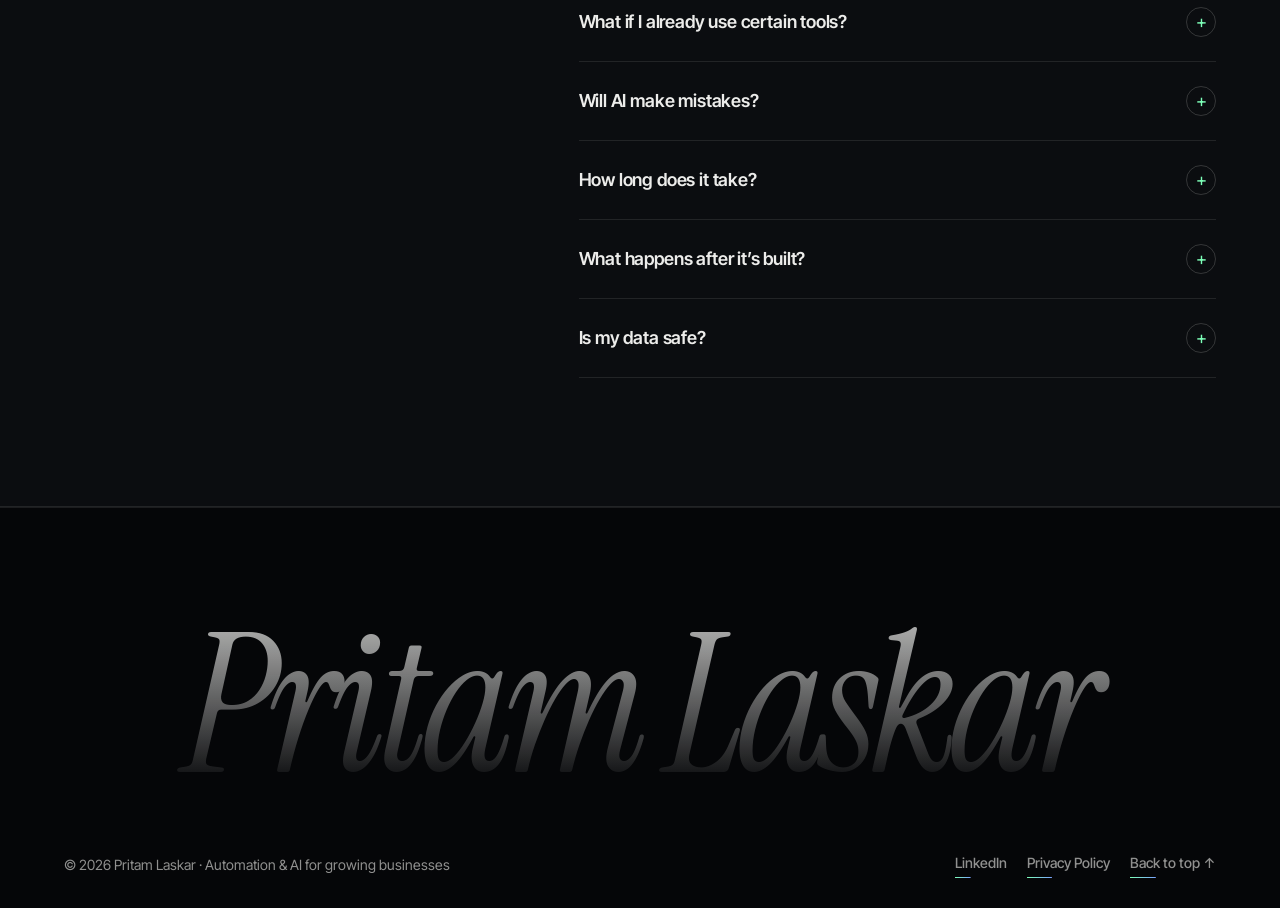
==== commit 7e5a1225: "Link Privacy Policy from footer Co-Authored-By: Claude Sonnet 5.5 <noreply@anthropic.com>" ====
--- a/index.html
+++ b/index.html
@@ -426,6 +426,7 @@
       <span>© <span id="year">2026</span> Pritam Laskar · Automation &amp; AI for growing businesses</span>
       <span class="socials">
         <a href="https://www.linkedin.com/in/pritamlaskar/" target="_blank" rel="noopener">LinkedIn</a>
+        <a href="privacy-policy.html">Privacy Policy</a>
         <a href="#top">Back to top ↑</a>
       </span>
     </div>
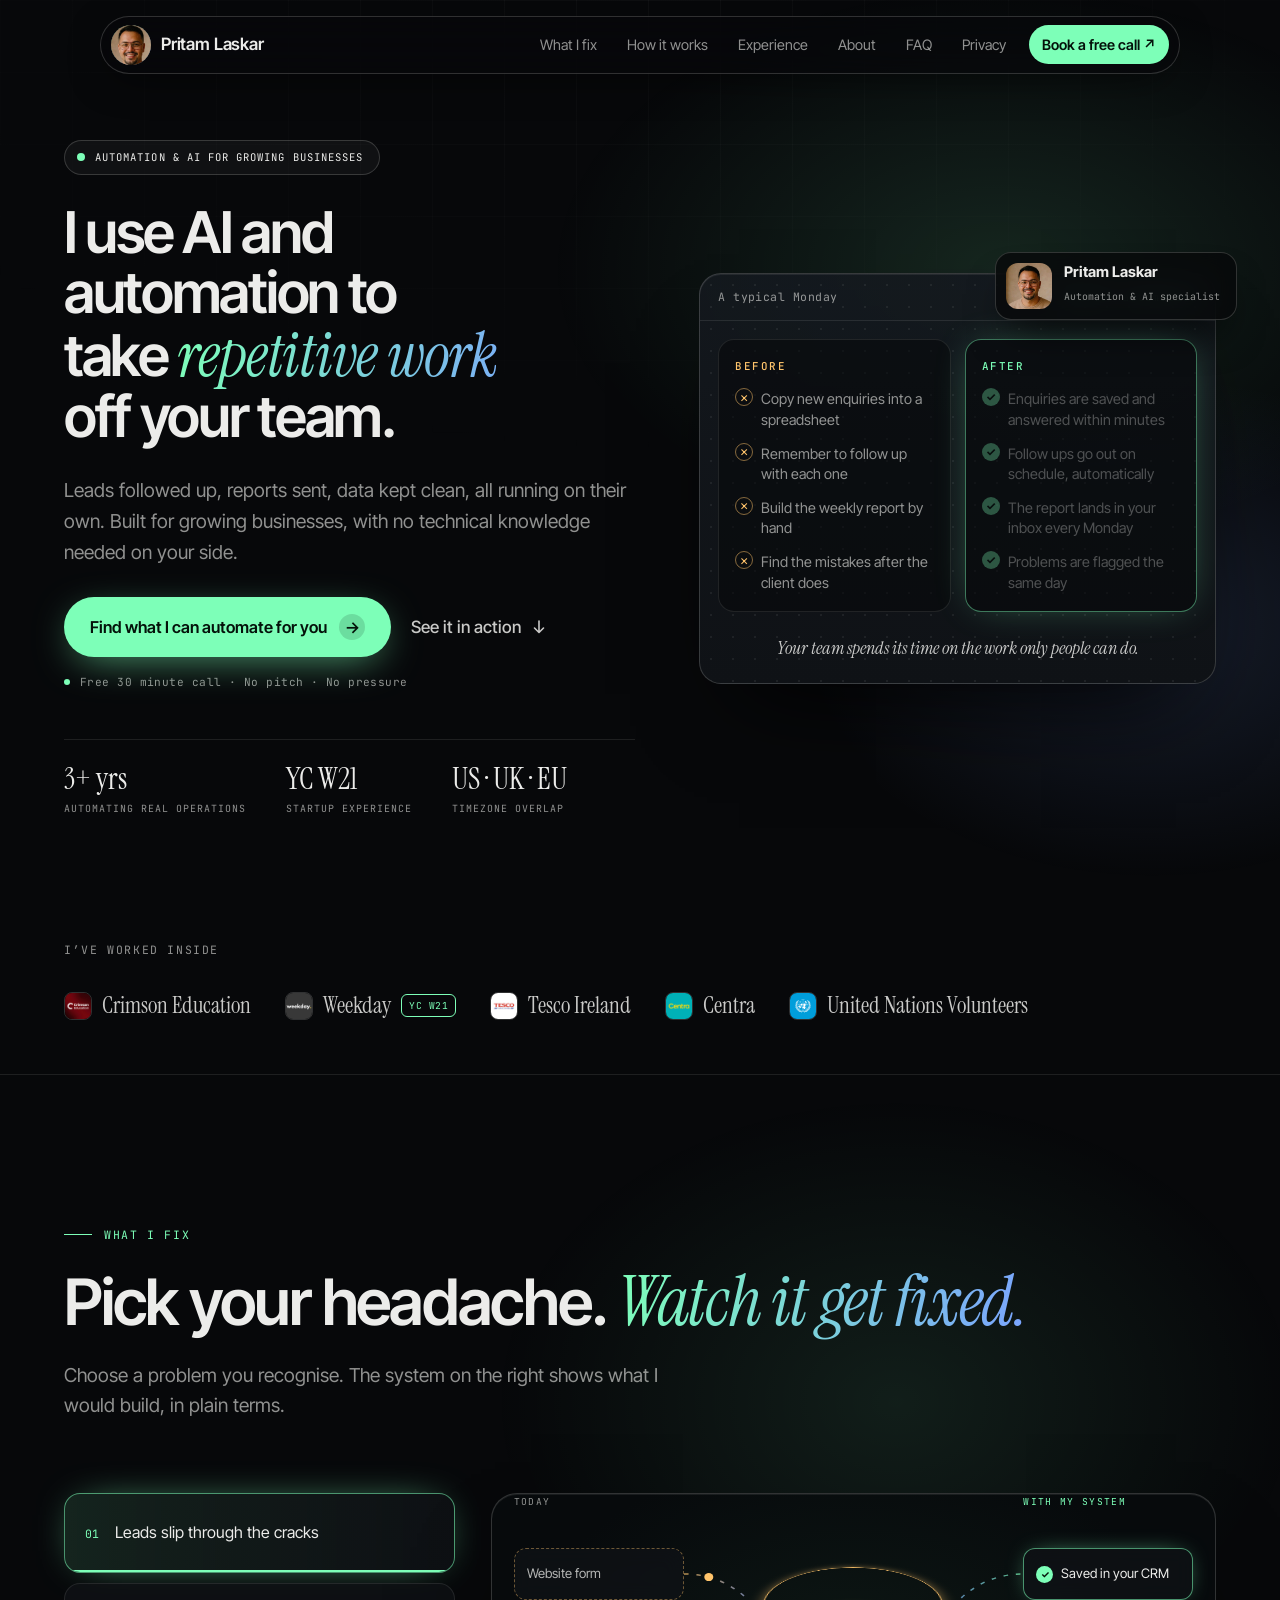
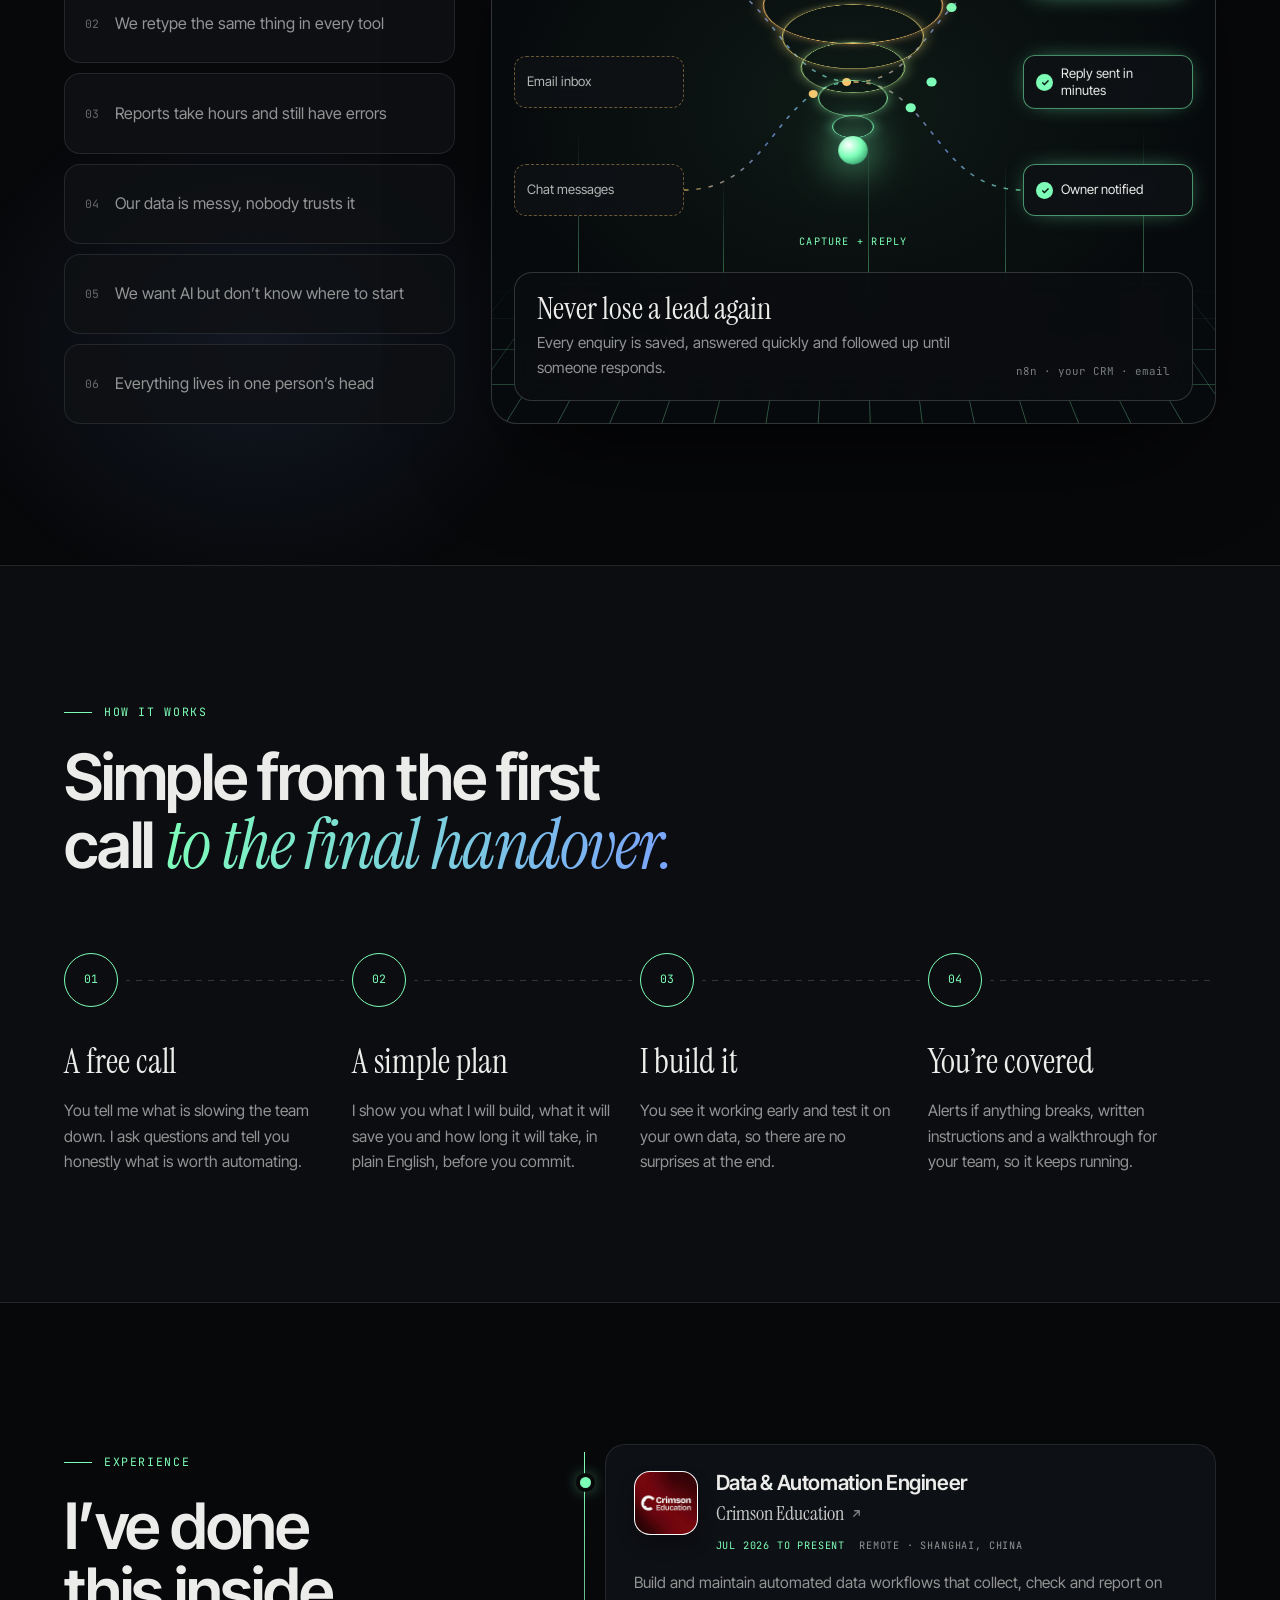
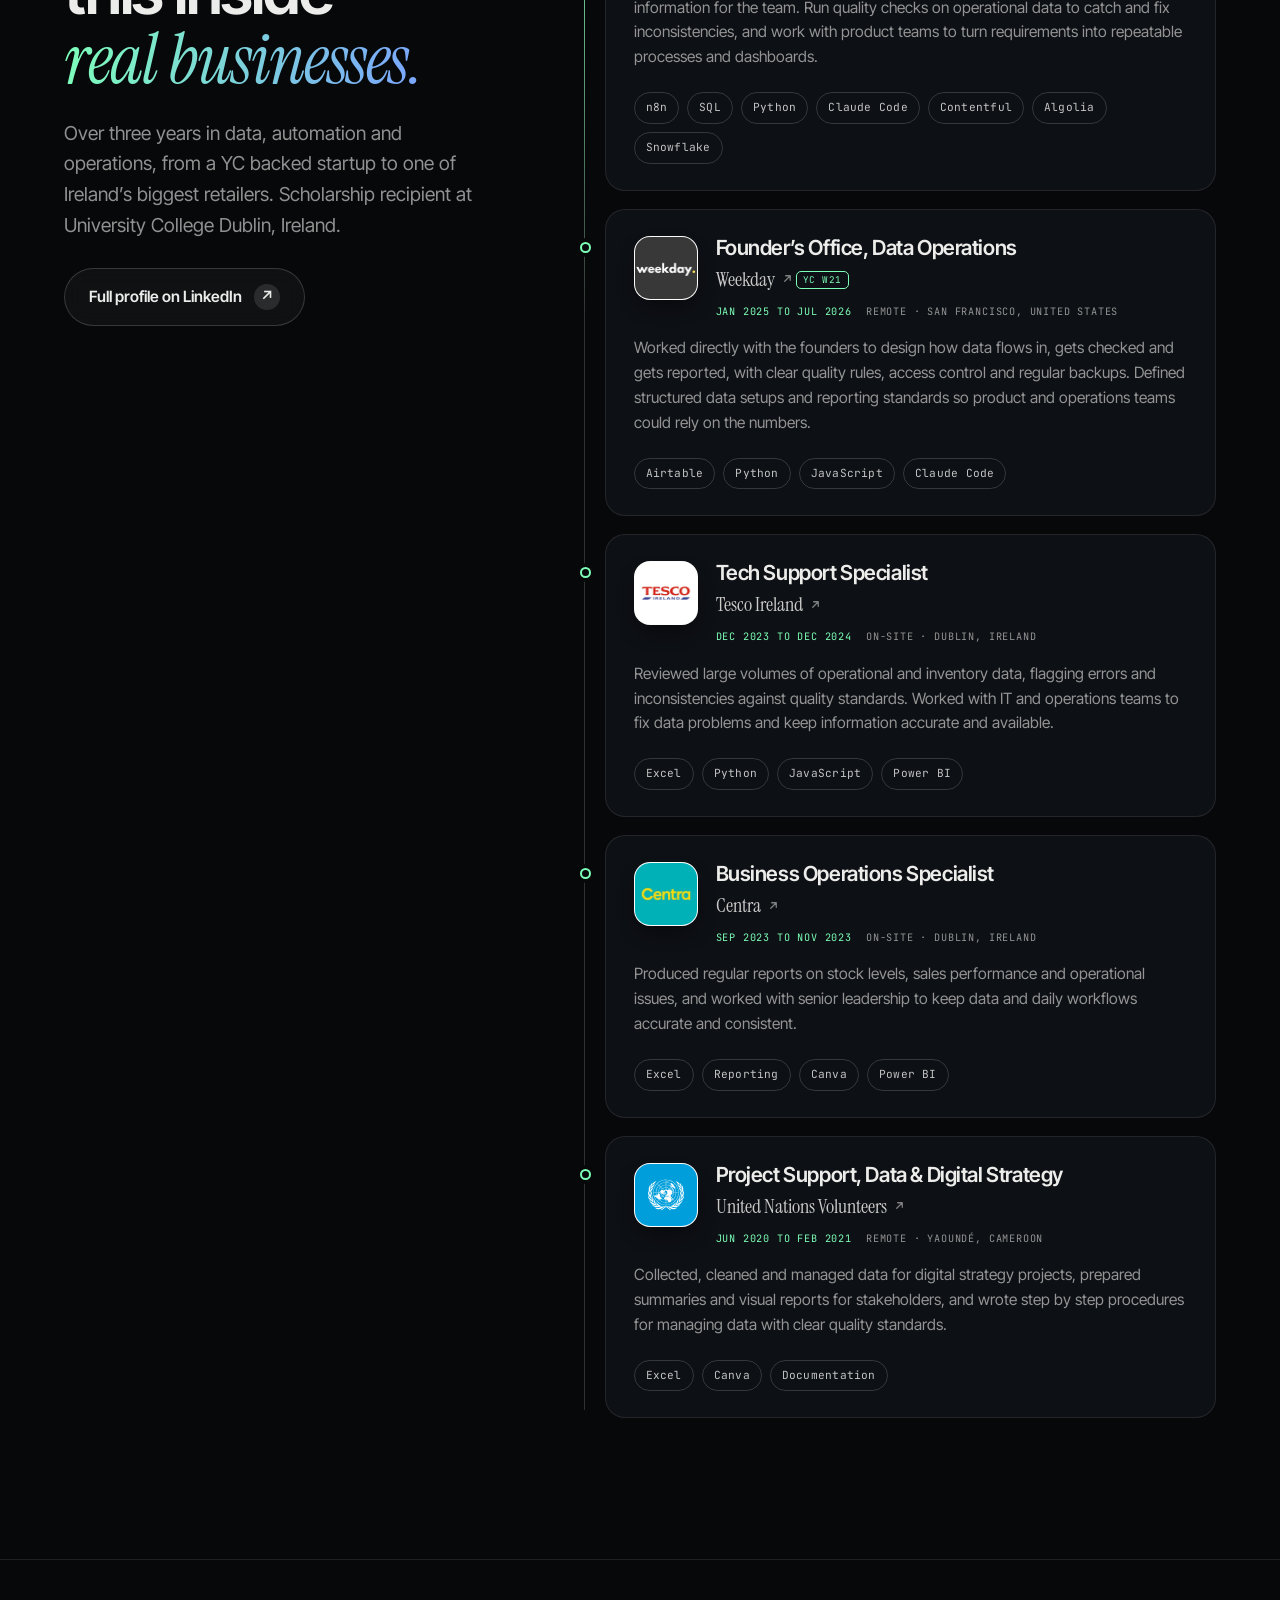
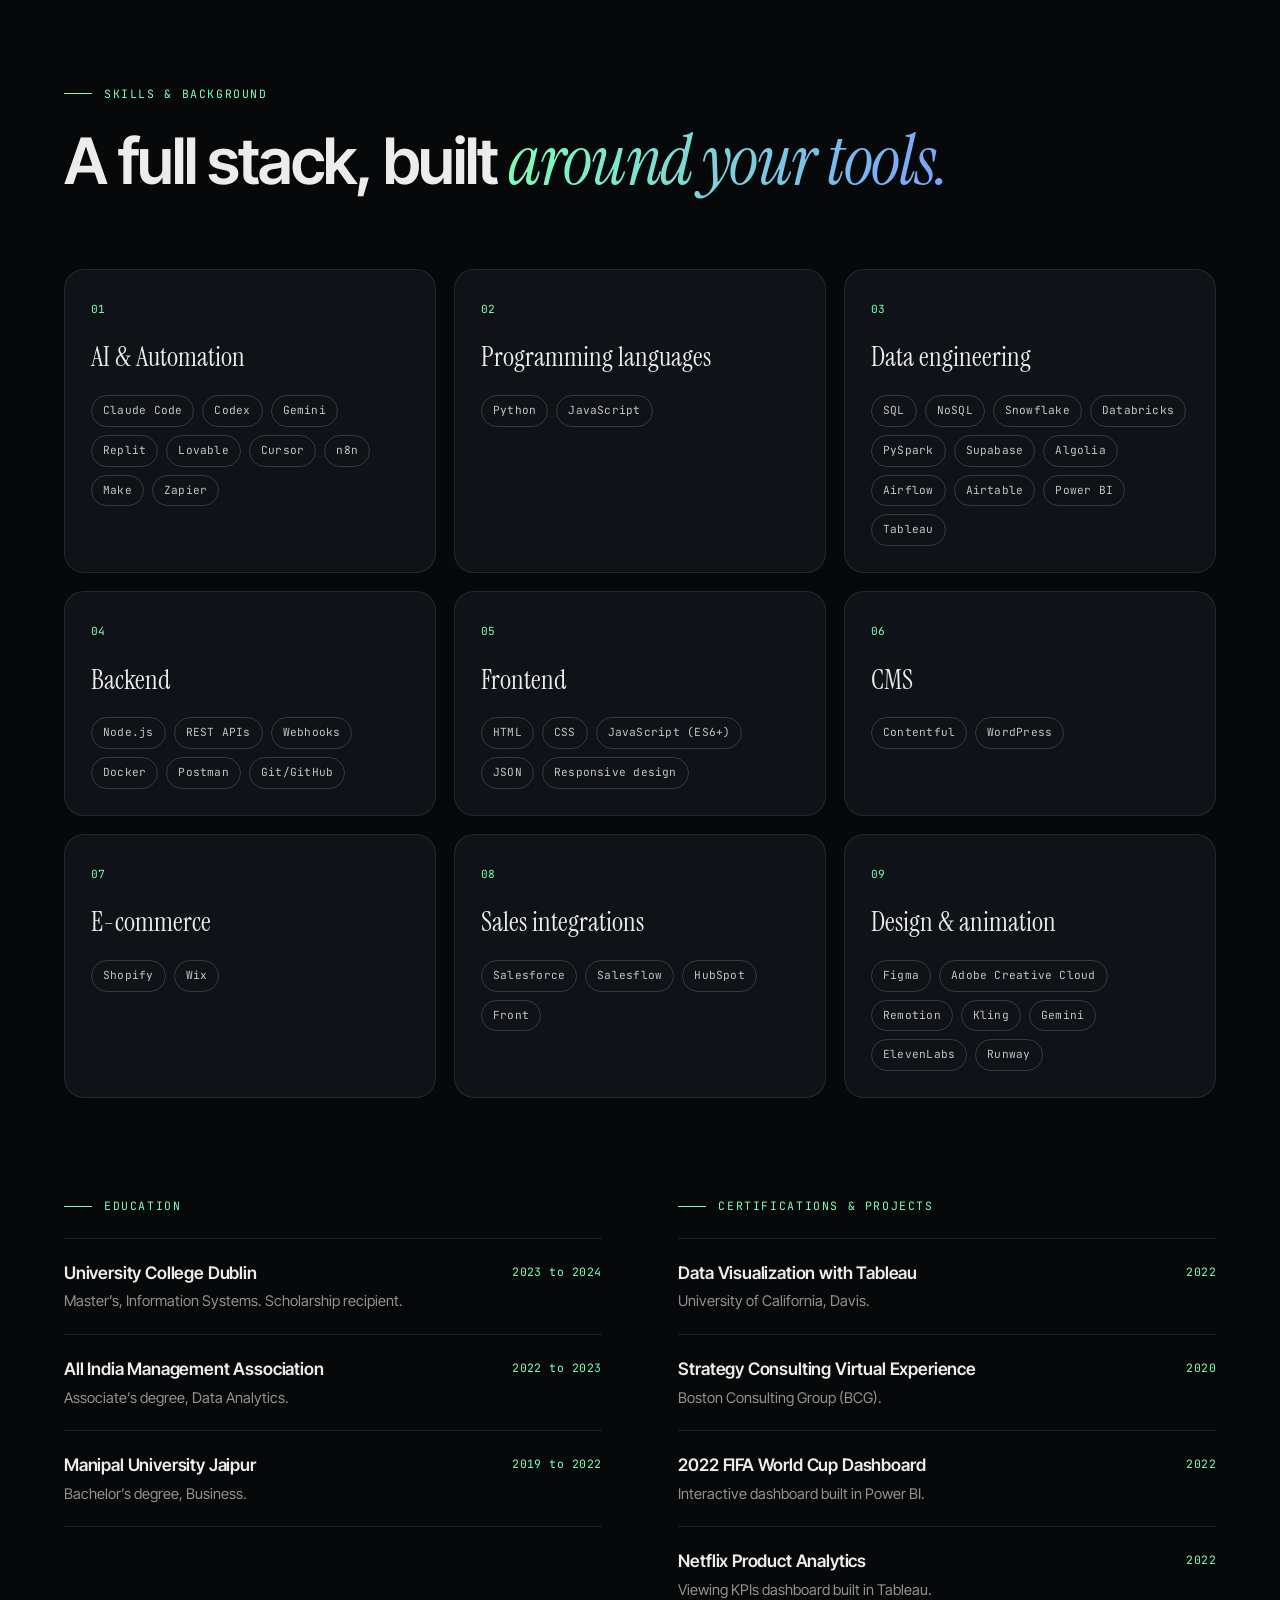
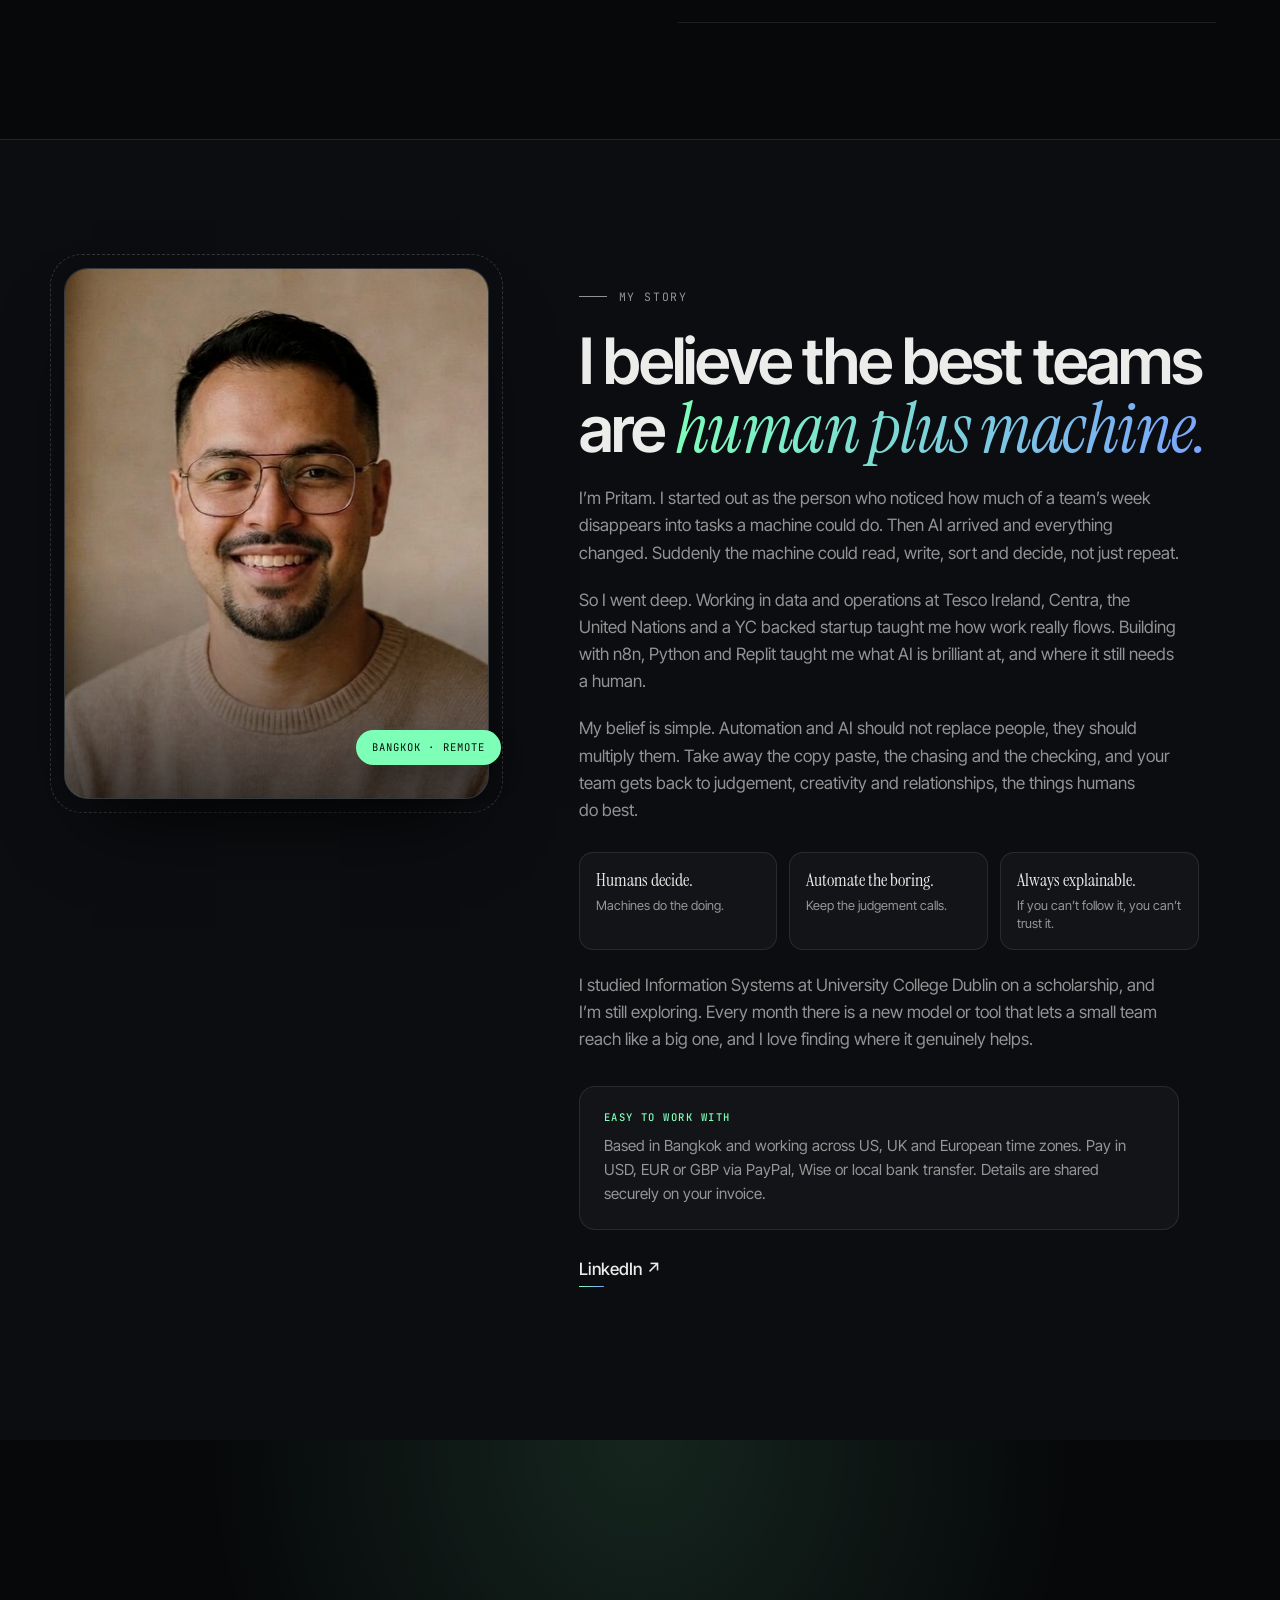
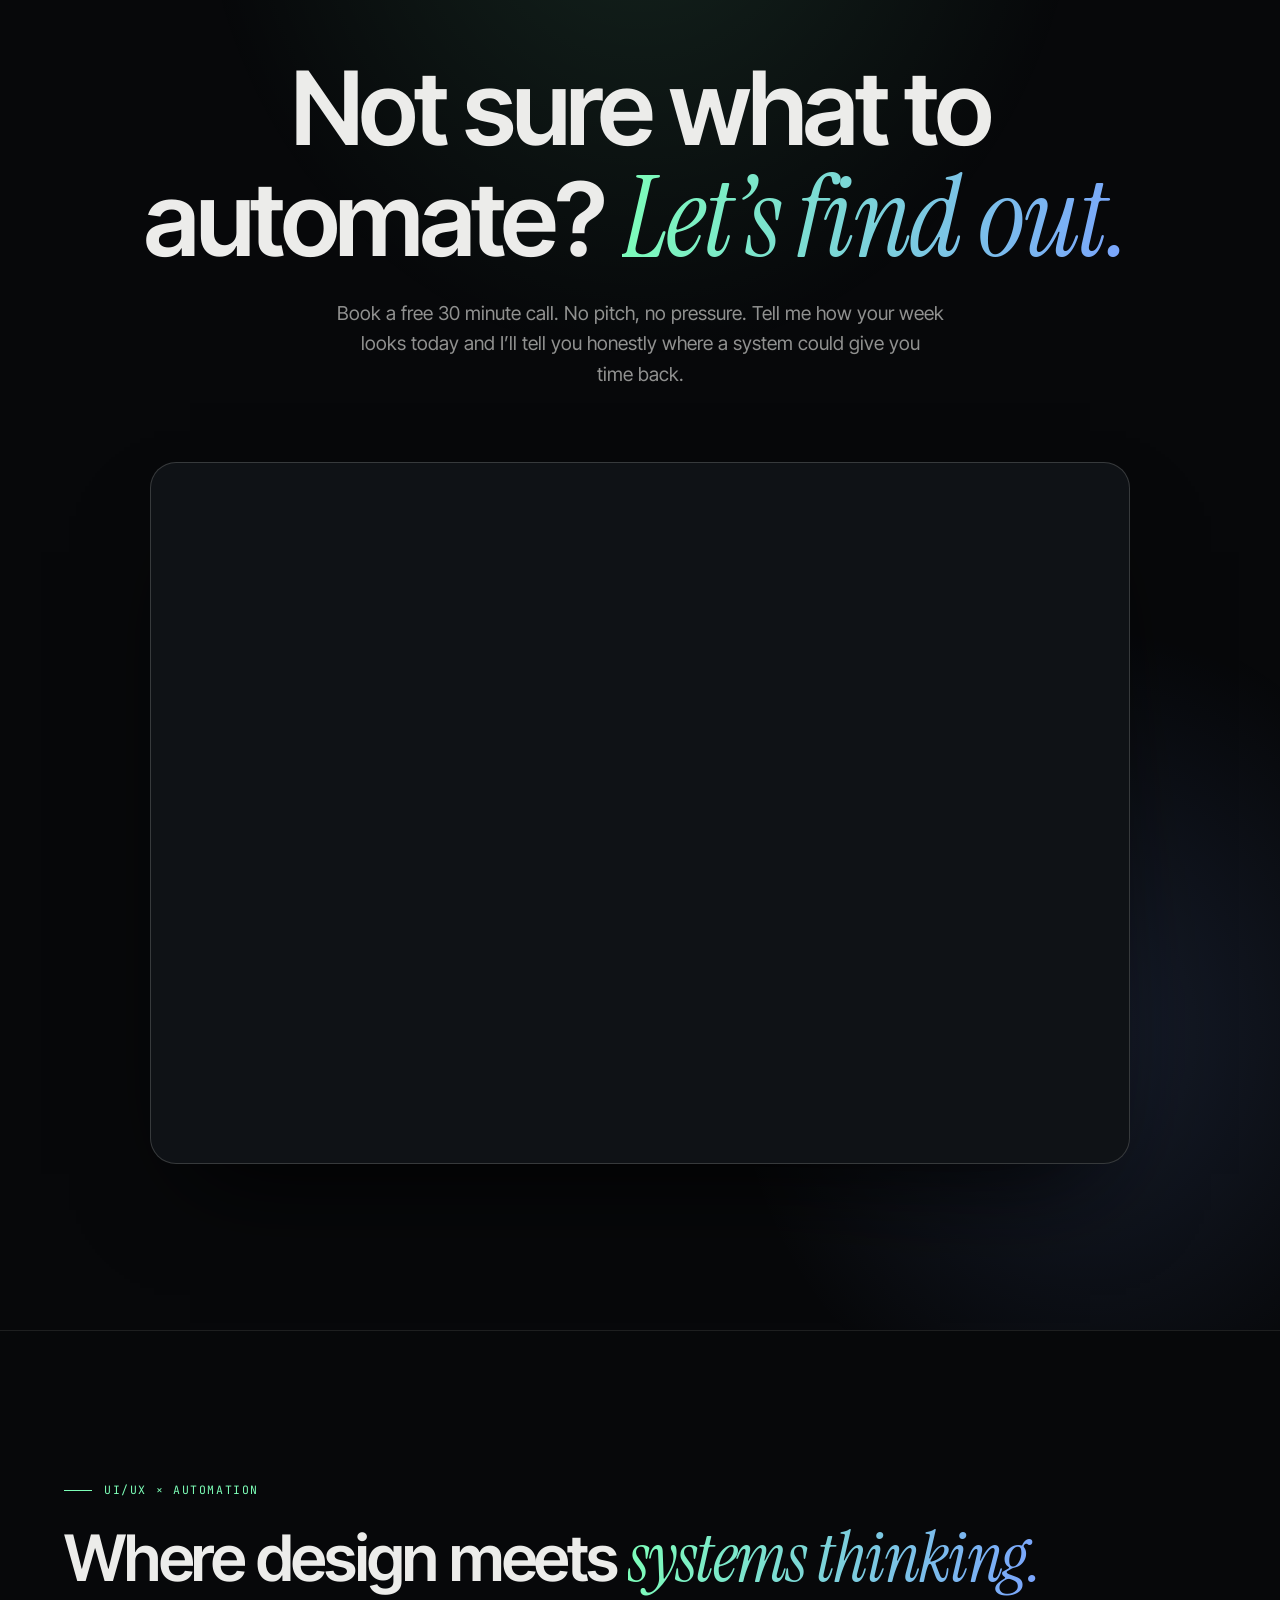
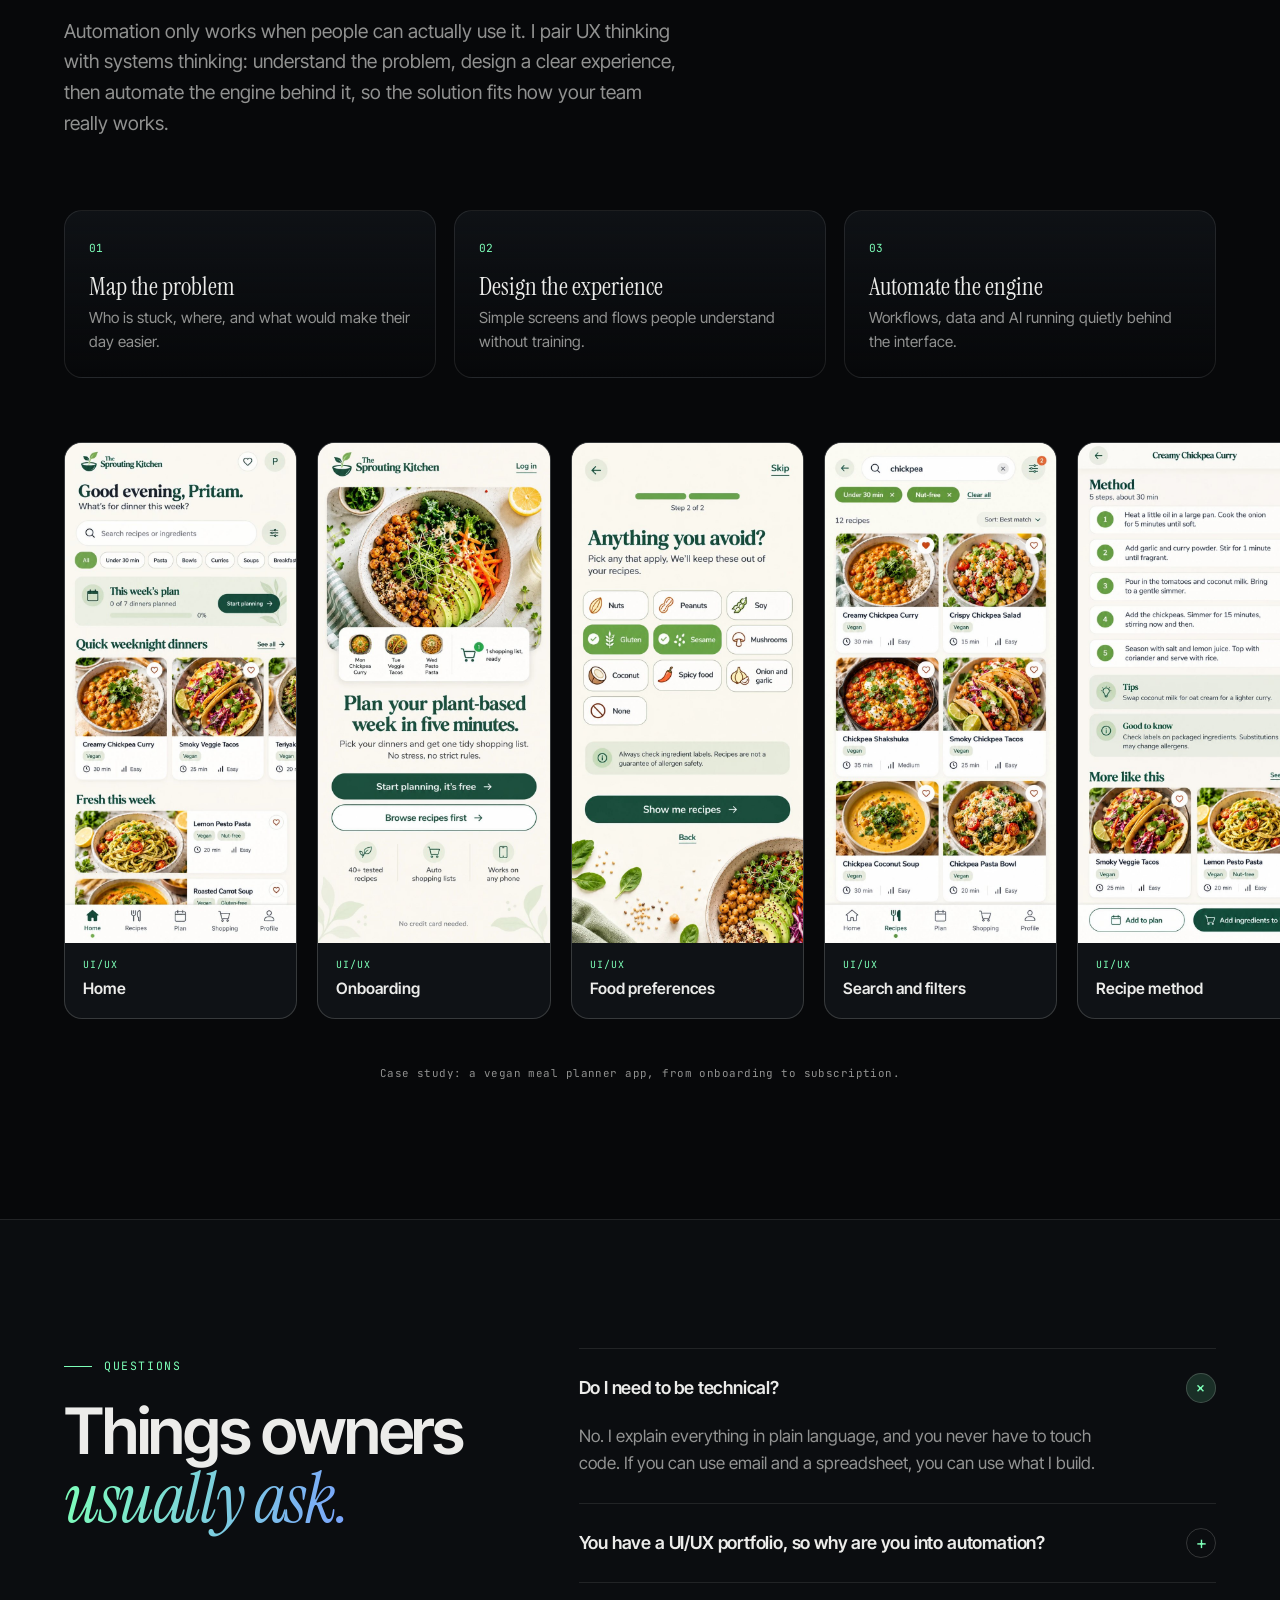
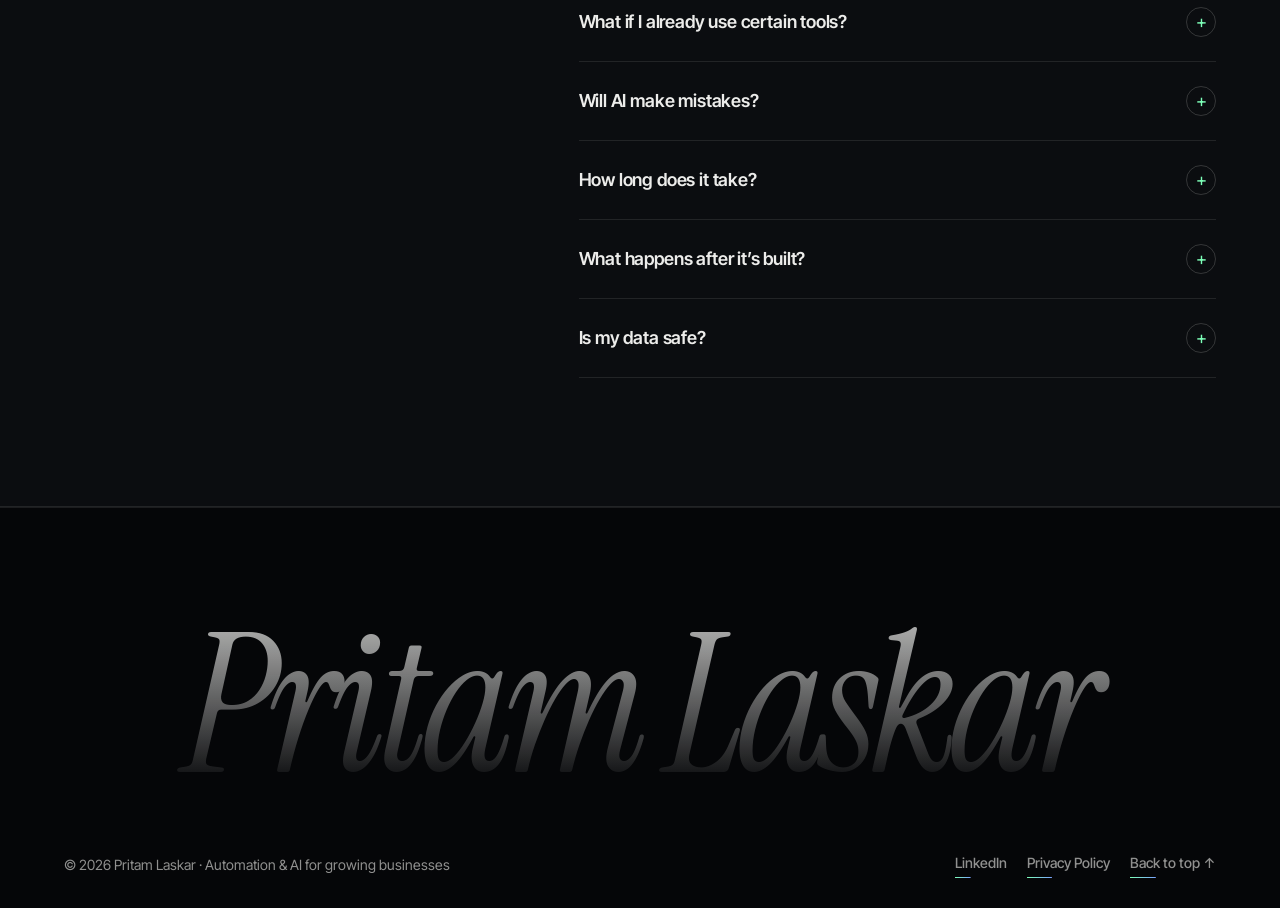
==== commit b9d8c40a: "Add Privacy link to header nav after FAQ; bump asset version Co-Authored-By: Claude Sonnet 5.5 <nore" ====
--- a/index.html
+++ b/index.html
@@ -15,7 +15,7 @@
 <link rel="preconnect" href="https://fonts.googleapis.com" />
 <link rel="preconnect" href="https://fonts.gstatic.com" crossorigin />
 <link href="https://fonts.googleapis.com/css2?family=Instrument+Serif:ital@0;1&family=Inter+Tight:wght@300;400;500;600;700&family=JetBrains+Mono:wght@400;500&display=swap" rel="stylesheet" />
-<link rel="stylesheet" href="styles.css?v=ai6" />
+<link rel="stylesheet" href="styles.css?v=ai7" />
 </head>
 <body>
 
@@ -35,6 +35,7 @@
     <a href="#experience">Experience</a>
     <a href="#about">About</a>
     <a href="#faq">FAQ</a>
+    <a href="privacy-policy.html">Privacy</a>
     <a href="#book" class="nav__cta magnetic">Book a free call <span aria-hidden="true">↗</span></a>
   </nav>
   <button class="nav__toggle" id="navToggle" aria-label="Toggle menu" aria-expanded="false" aria-controls="navLinks"><span></span><span></span></button>
@@ -434,6 +435,6 @@
 </footer>
 
 <script src="https://assets.calendly.com/assets/external/widget.js" async></script>
-<script src="main.js?v=ai6" defer></script>
+<script src="main.js?v=ai7" defer></script>
 </body>
 </html>
